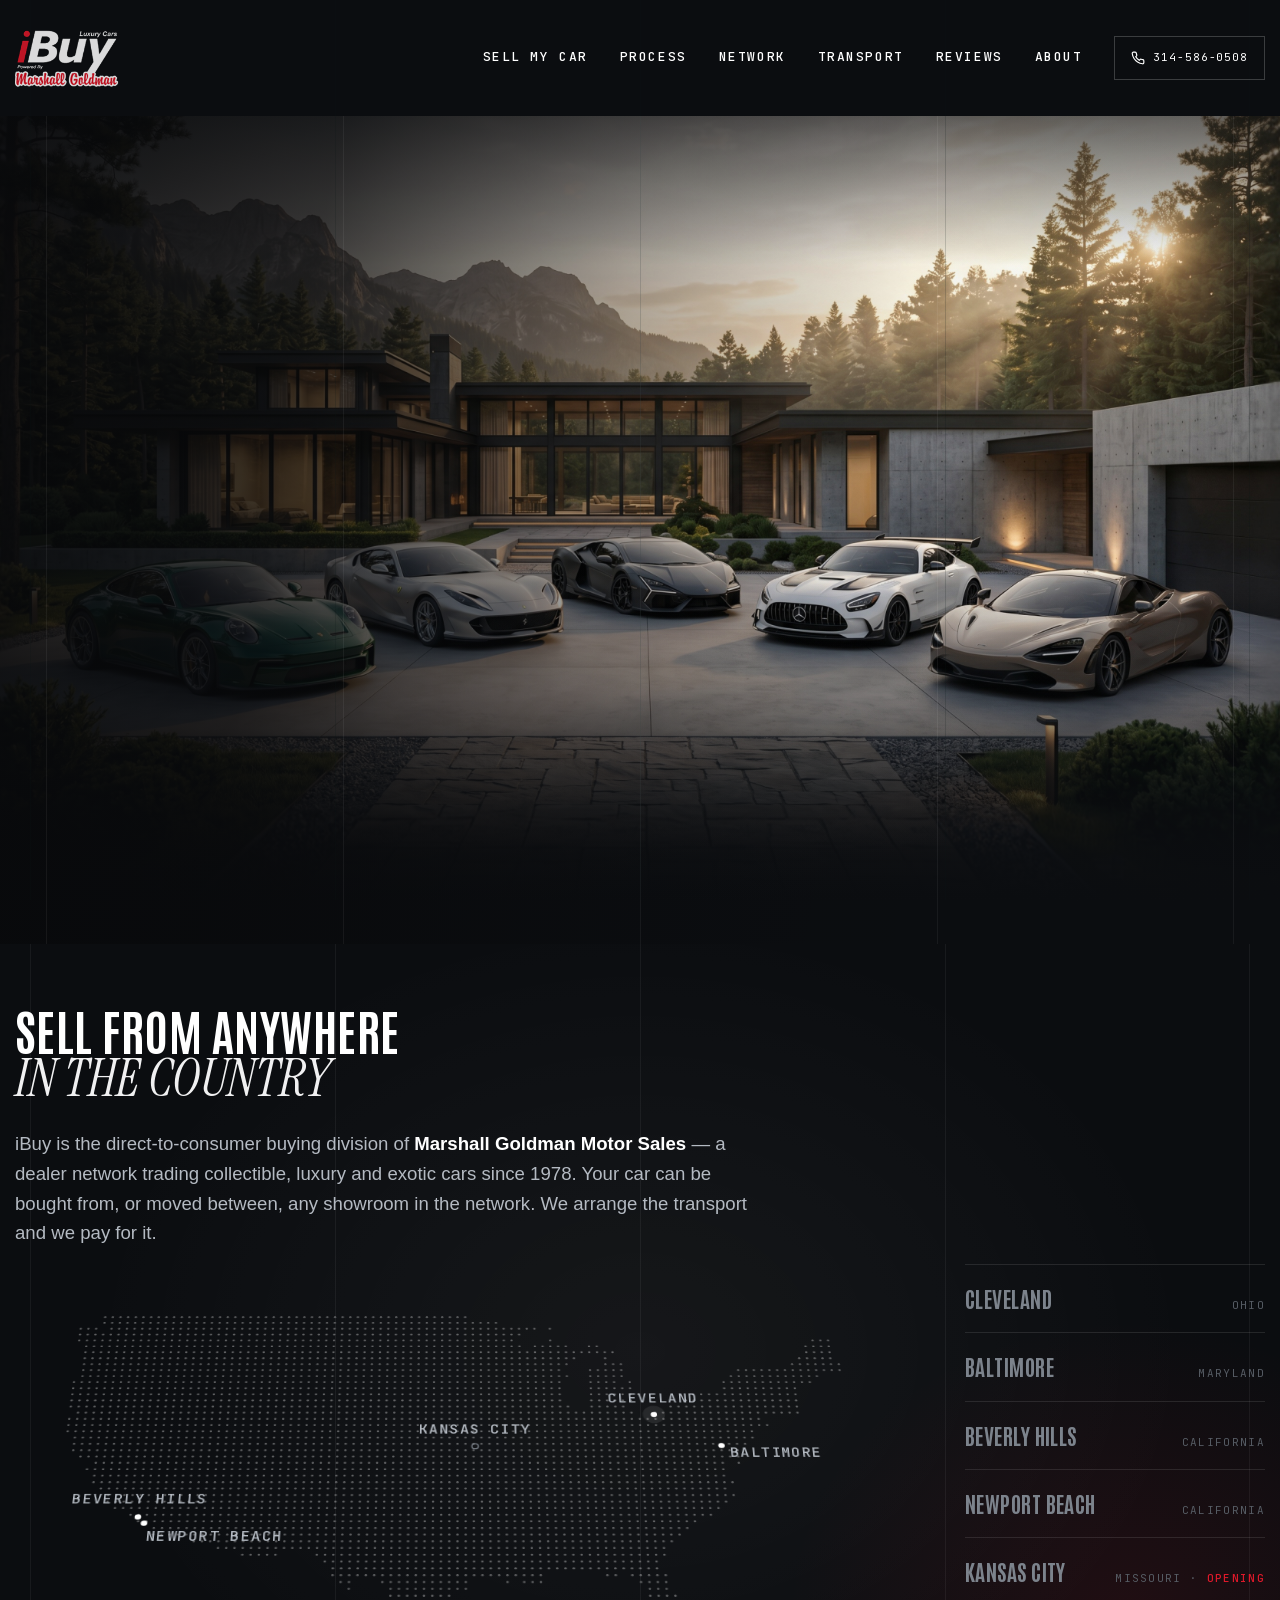
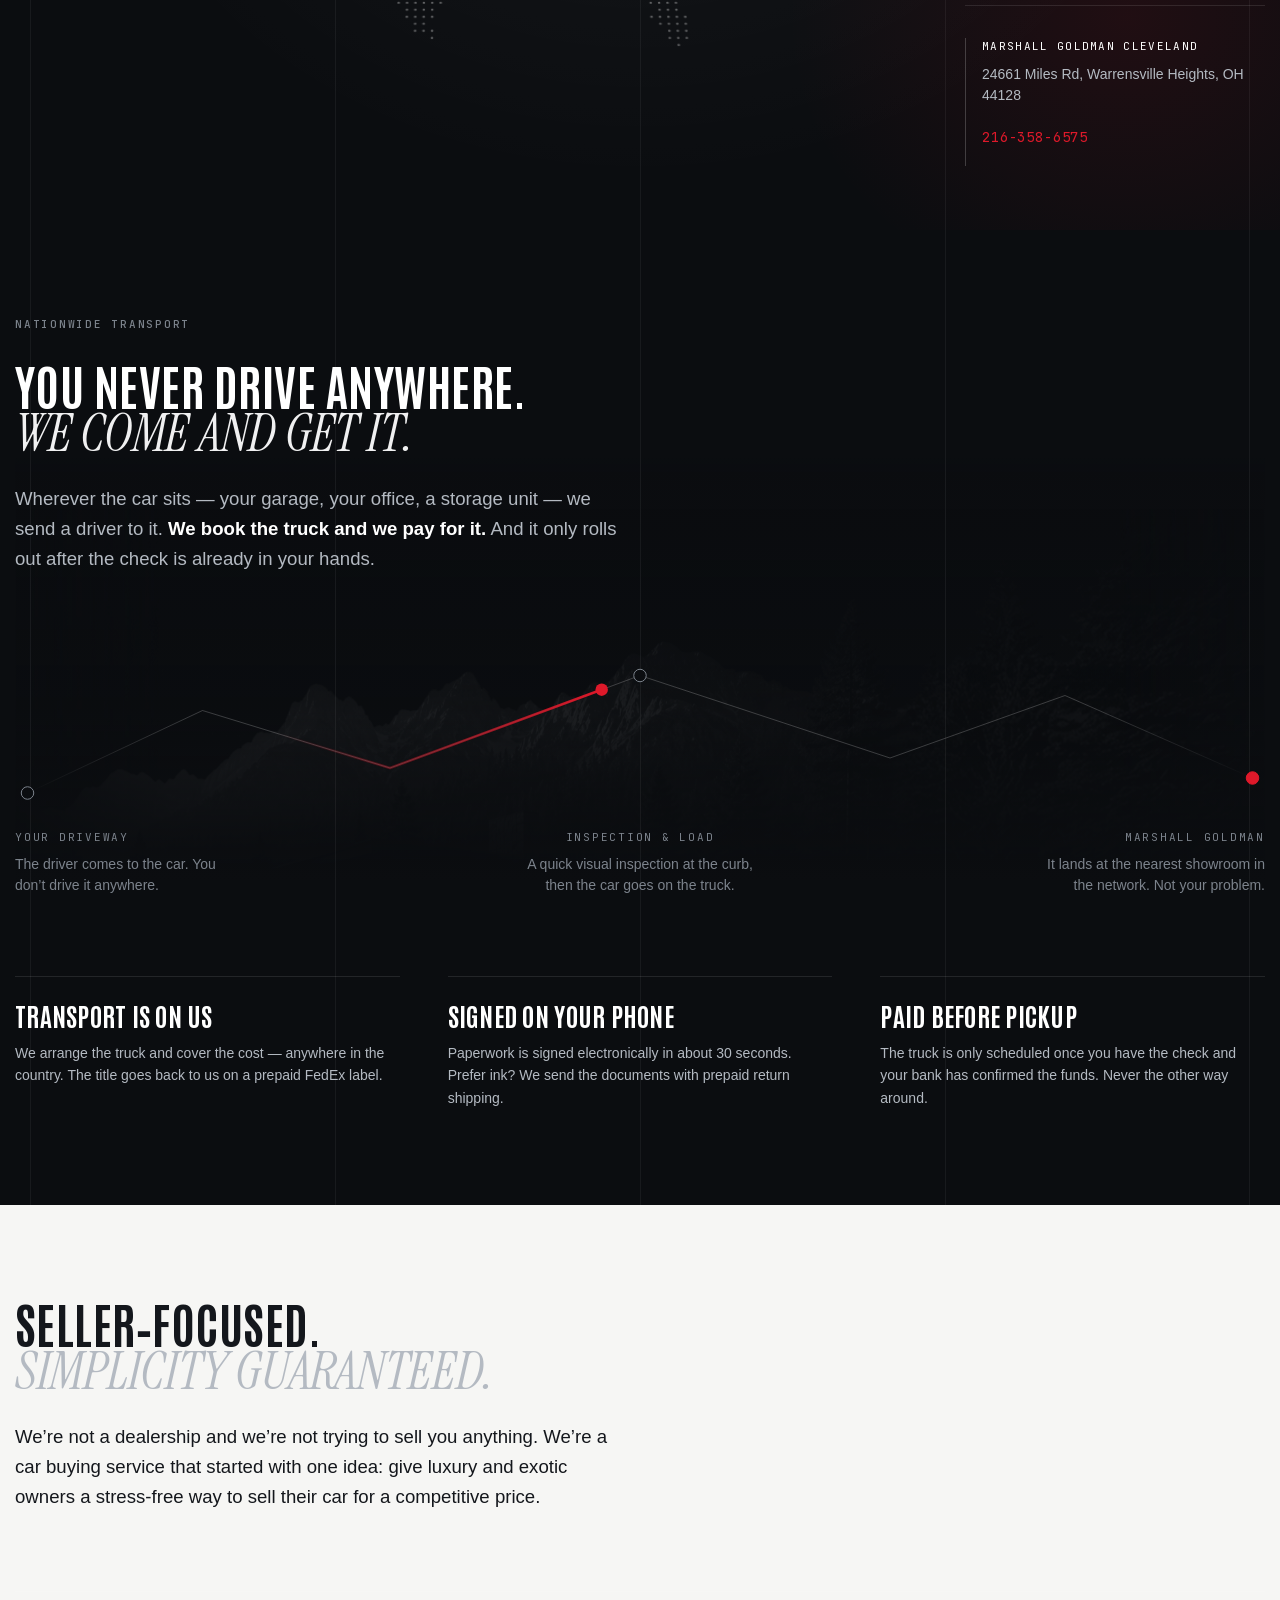
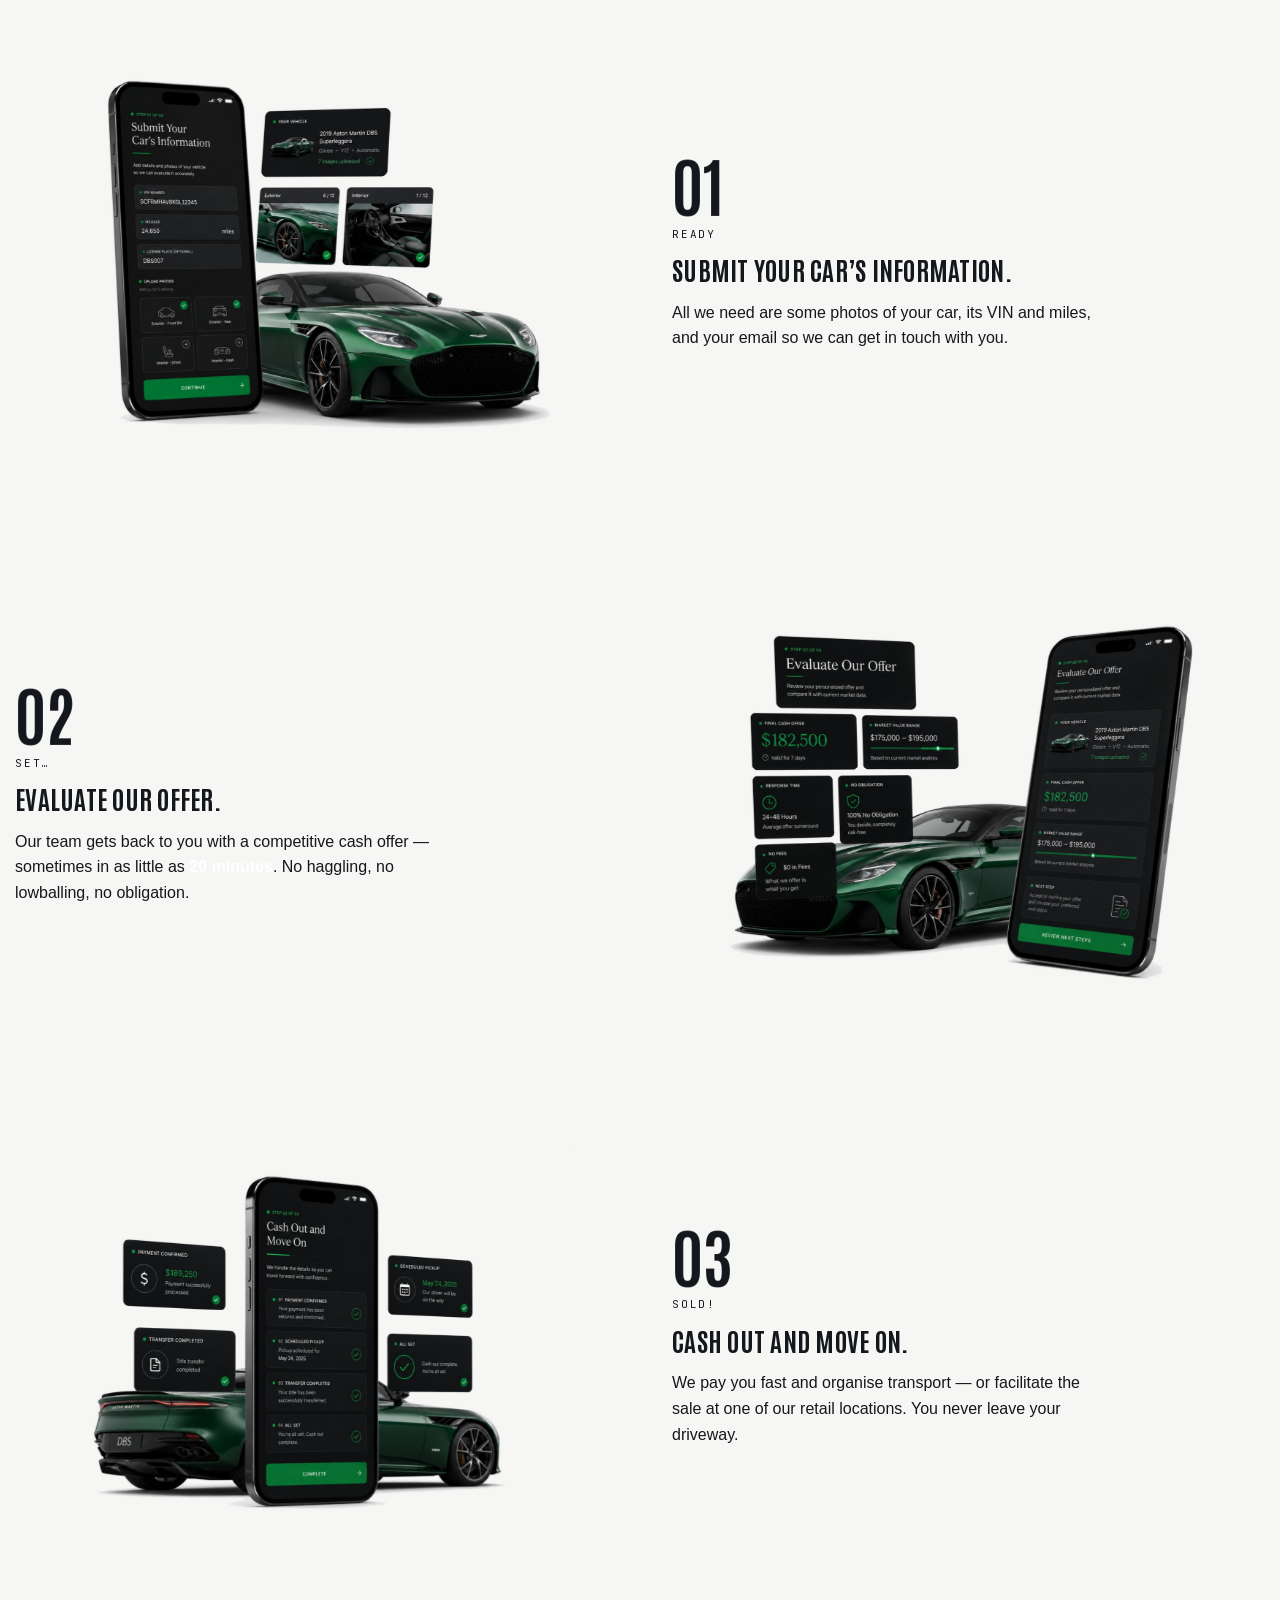
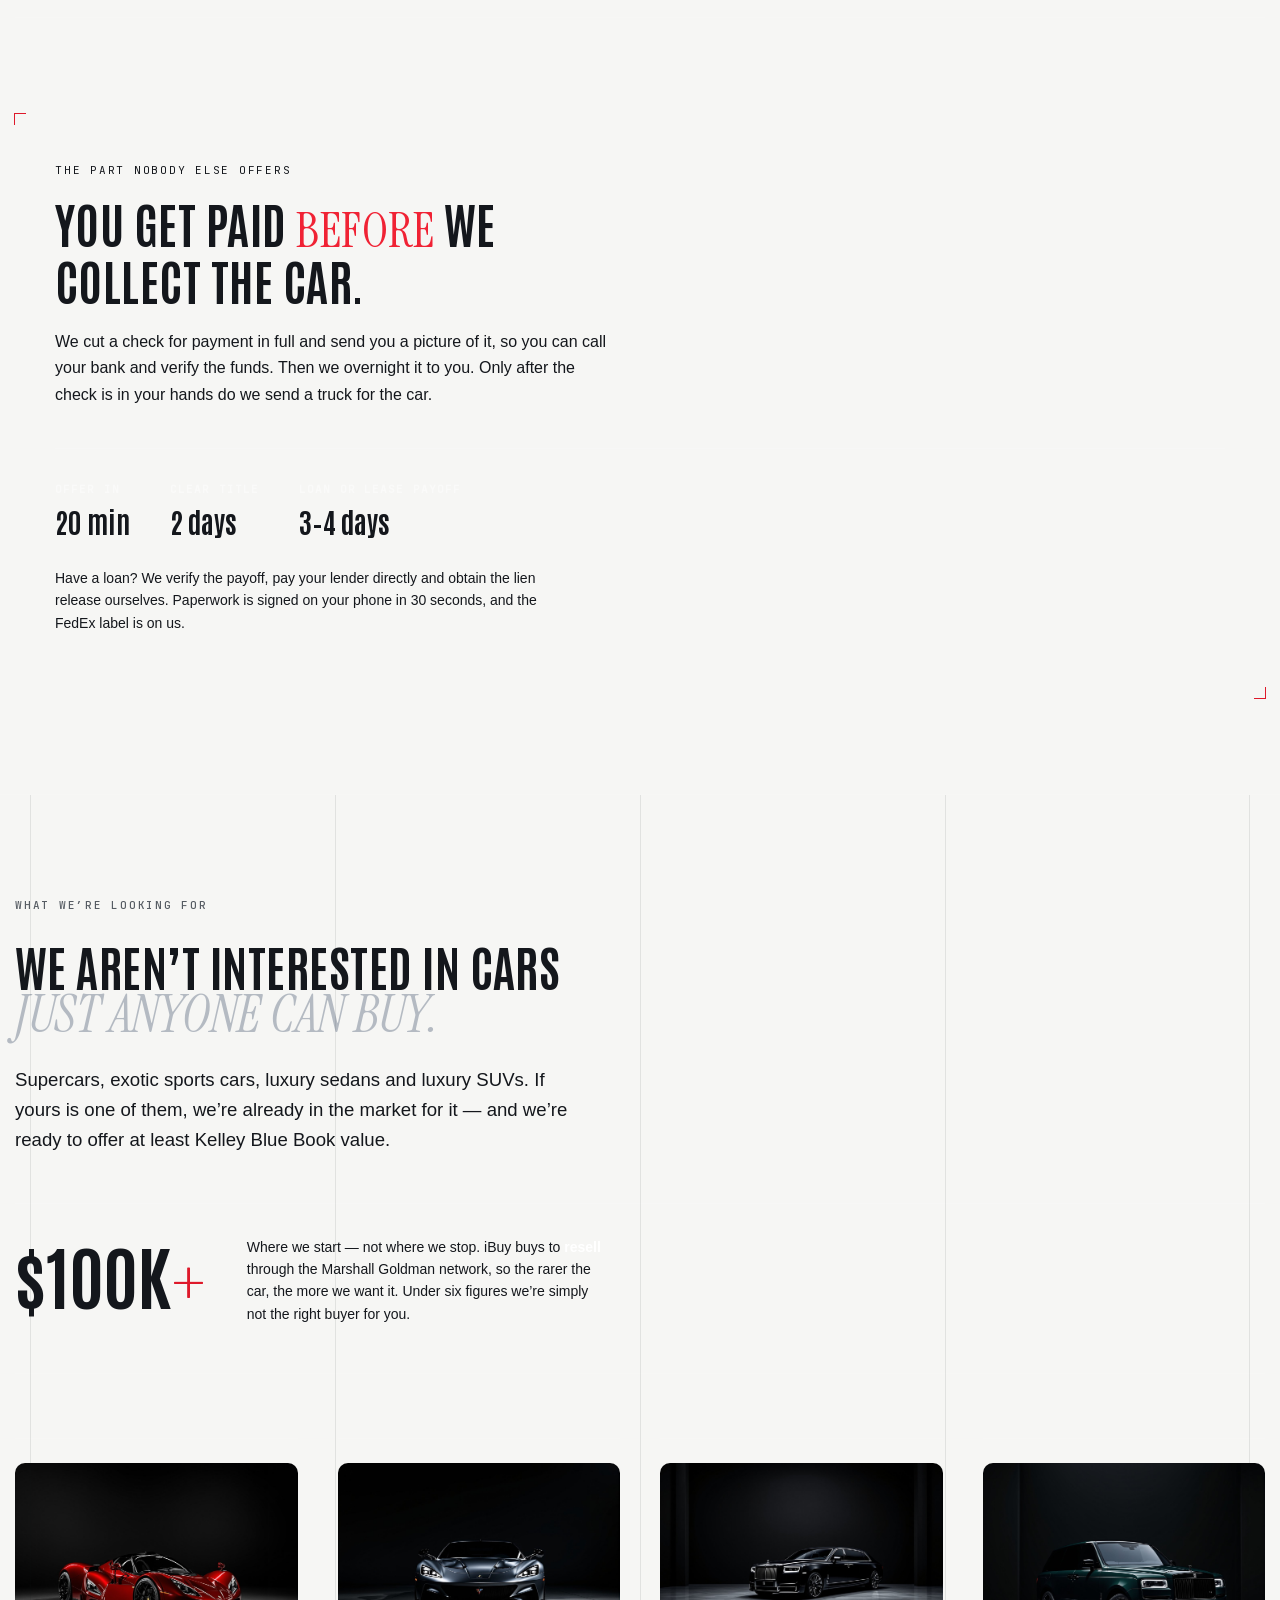
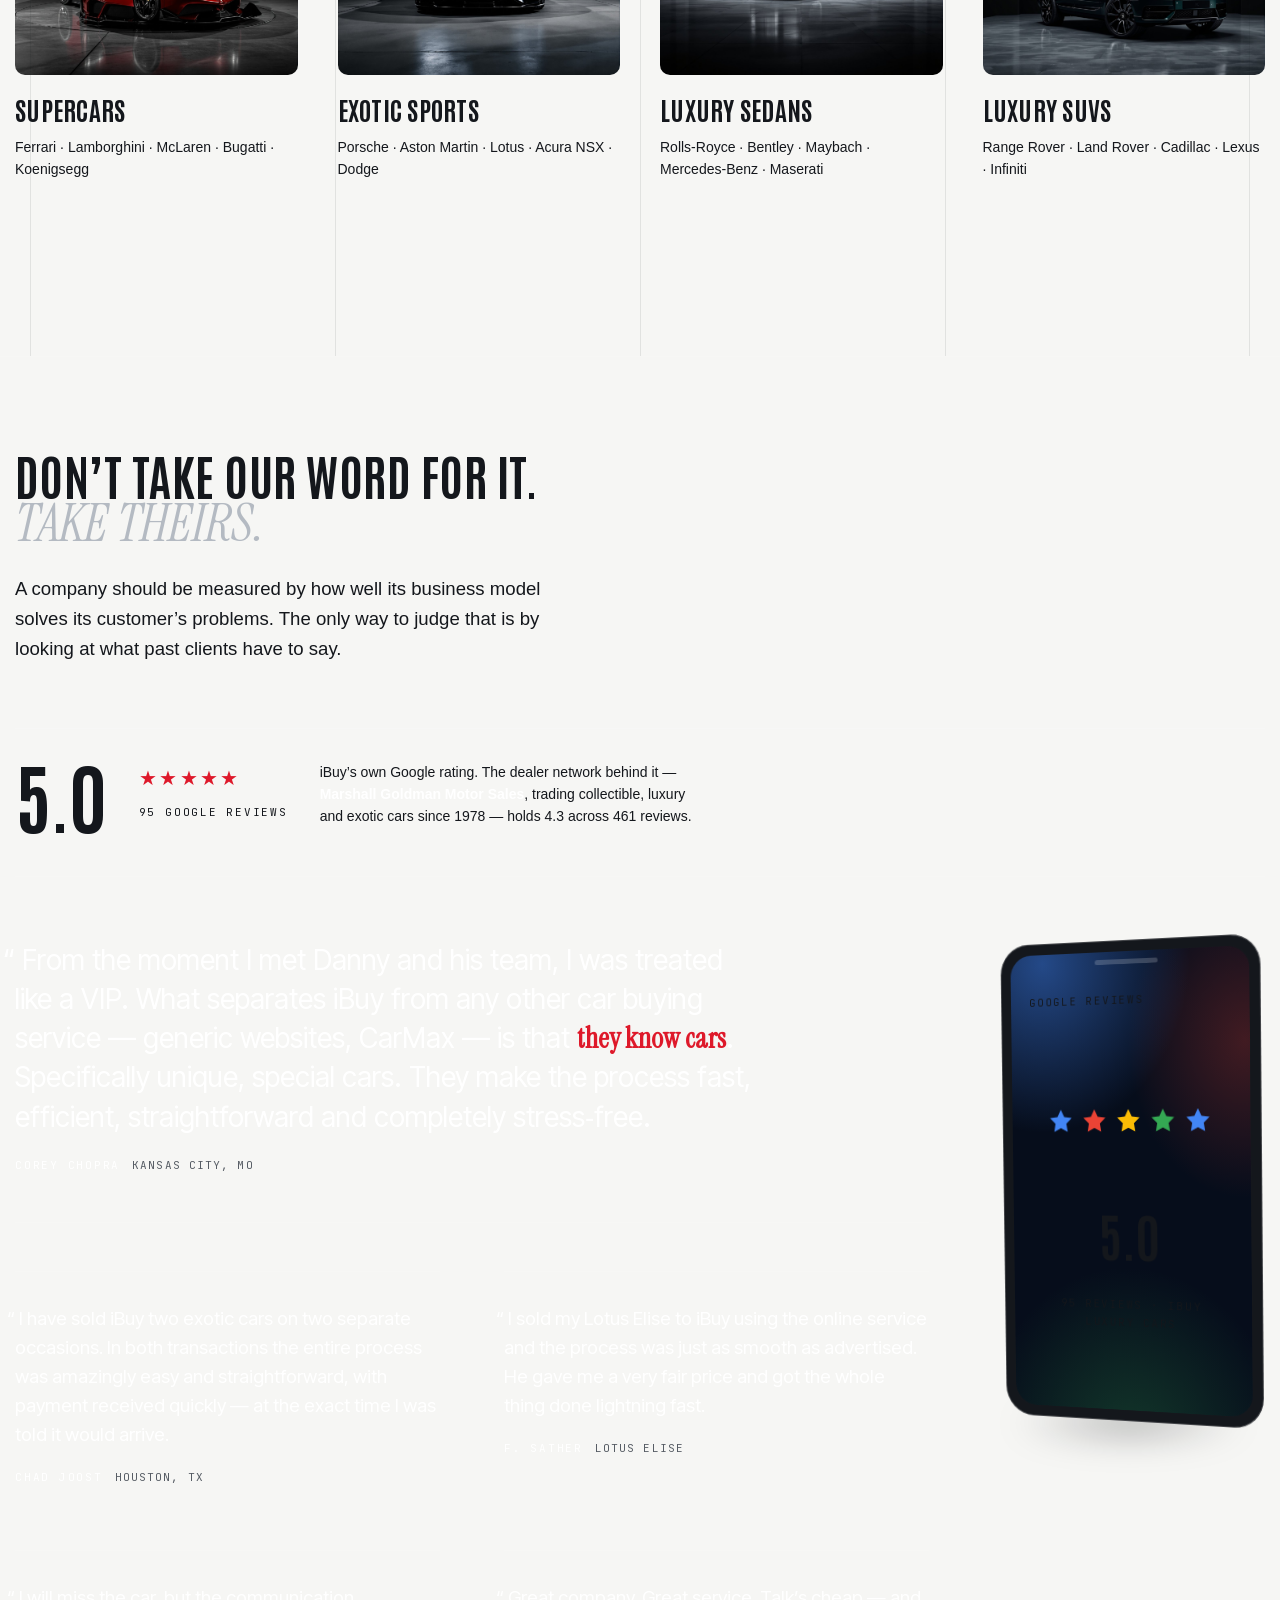
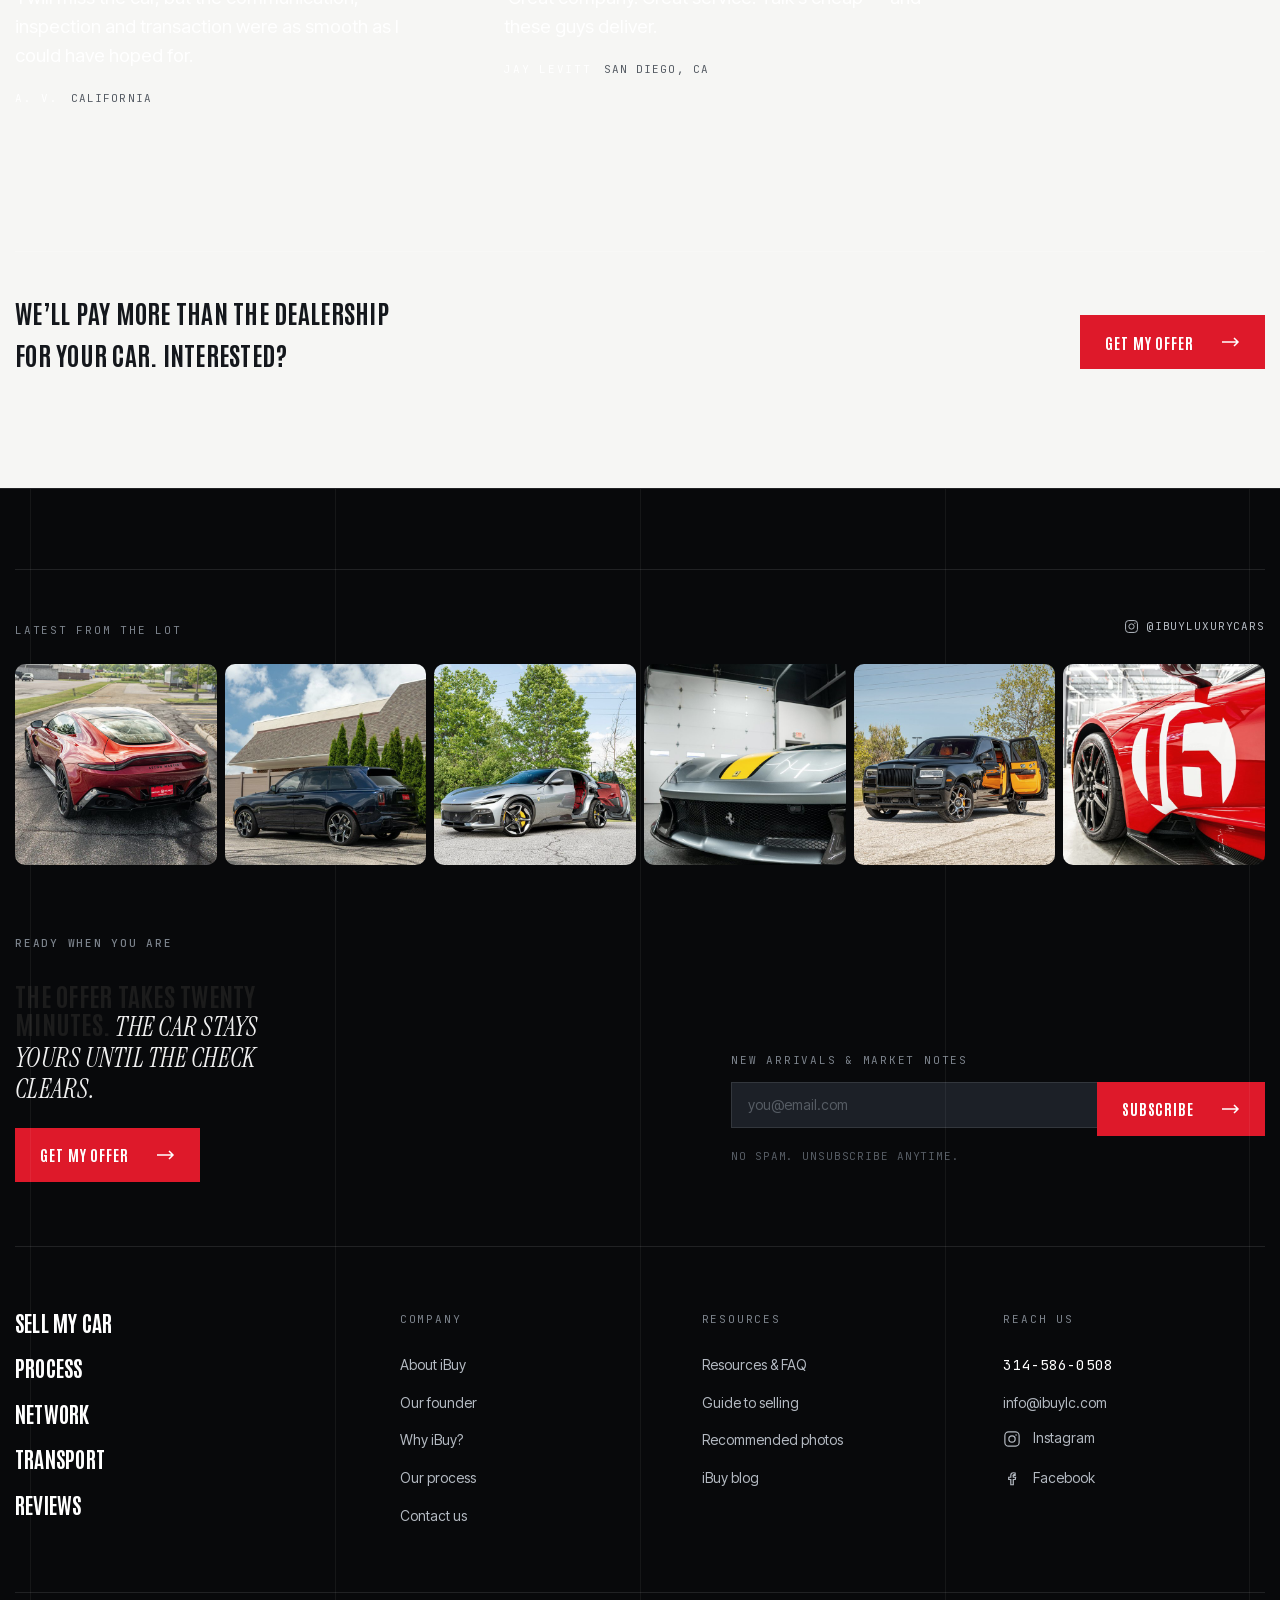
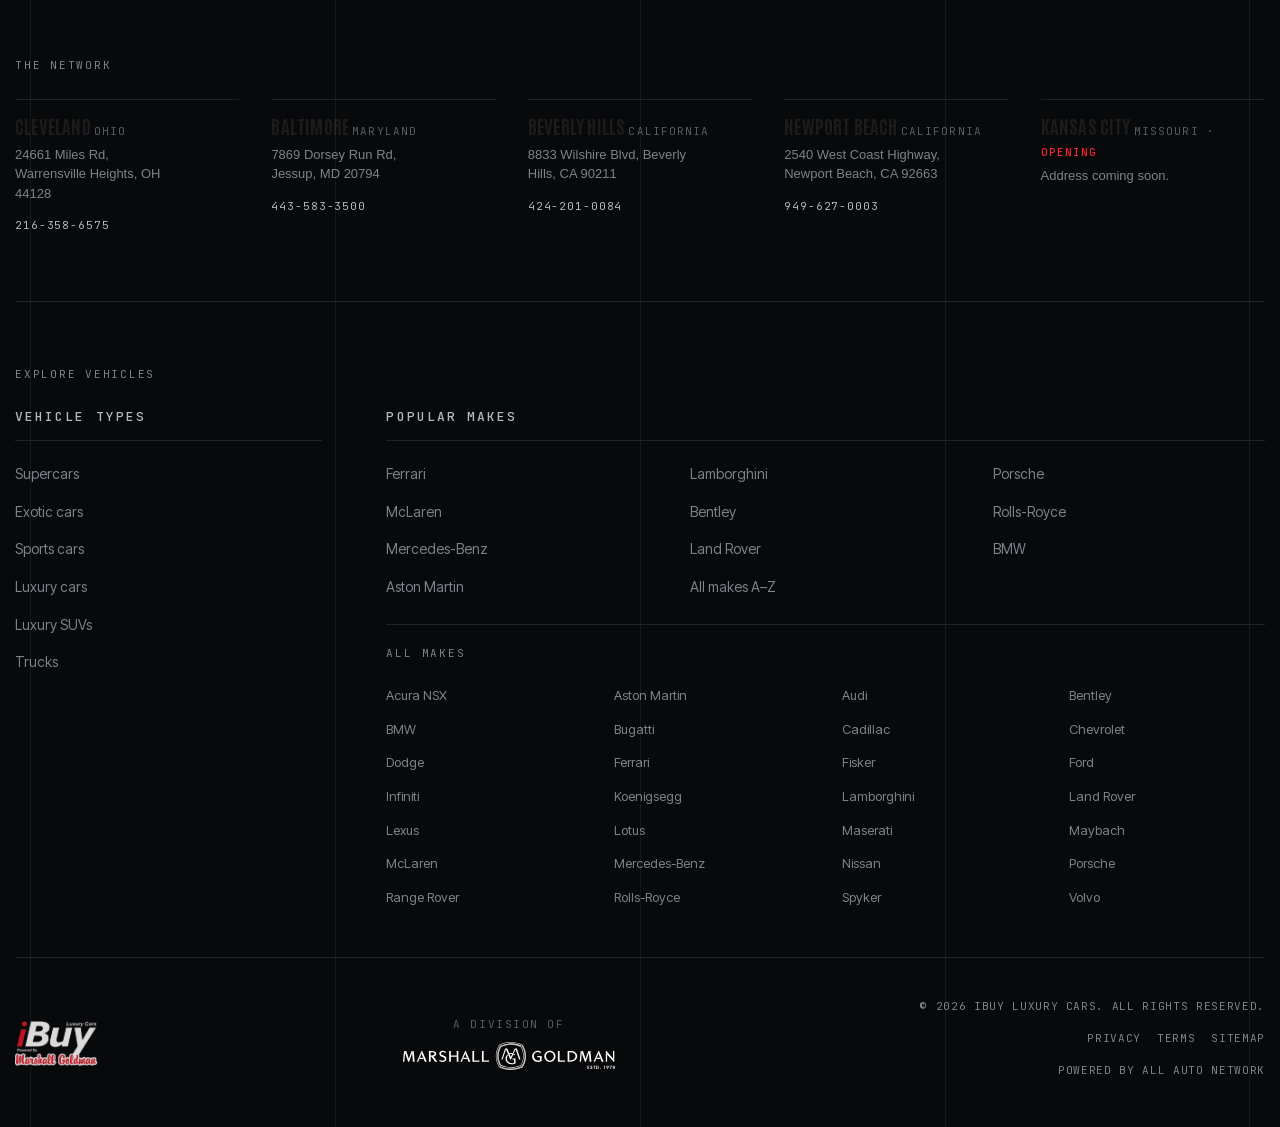
==== index.html @ 2d7b8ccc "AAN build: главная (index.html) — полный порт на AAN-стек + README для JR - index.html: герой+стекля" ====
<!doctype html>
<html lang="en">
<head>
  <meta charset="utf-8">
  <meta name="viewport" content="width=device-width, initial-scale=1">
  <title>Sell Your Luxury or Exotic Car | iBuy Luxury Cars</title>
  <meta name="description" content="Get a real cash offer on your luxury or exotic car within 24 hours. iBuy Luxury Cars — a division of Marshall Goldman.">

  <!-- AAN stack: Bootstrap 4.0.0 + Owl 2.3.4 (kit-branded base) -->
  <link rel="stylesheet" href="vendor/theme.css">
  <link rel="stylesheet" href="vendor/owl.carousel.min.css">
  <link rel="stylesheet" href="vendor/owl.theme.default.min.css">
  <!-- iBuy Phase-2 kit install (self-hosted fonts declared inside) -->
  <link rel="stylesheet" href="css/custom.css">
</head>
<body>
  <a class="skip-link" href="#main">Skip to content</a>

  <!-- ======================================================================
       HEADER
       ====================================================================== -->
  <header class="header" id="header">
    <div class="container header__inner">

      <a class="header__logo" href="/" aria-label="iBuy Luxury Cars — home">
        <img src="assets/img/logo.png" alt="iBuy Luxury Cars, powered by Marshall Goldman" width="183" height="102">
      </a>

      <nav class="header__nav" aria-label="Main">
        <a class="header__link" href="#quote-form">Sell my car</a>
        <a class="header__link" href="#process">Process</a>
        <a class="header__link" href="#network">Network</a>
        <a class="header__link" href="#transport">Transport</a>
        <a class="header__link" href="#reviews">Reviews</a>
        <a class="header__link" href="about.html">About</a>
      </nav>

      <a class="header__phone" href="tel:+13145860508">
        <svg viewBox="0 0 24 24" fill="none" stroke="currentColor" stroke-width="2" stroke-linecap="round" stroke-linejoin="round" aria-hidden="true">
          <path d="M22 16.92v3a2 2 0 0 1-2.18 2 19.79 19.79 0 0 1-8.63-3.07 19.5 19.5 0 0 1-6-6 19.79 19.79 0 0 1-3.07-8.67A2 2 0 0 1 4.11 2h3a2 2 0 0 1 2 1.72c.13.96.36 1.9.7 2.81a2 2 0 0 1-.45 2.11L8.09 9.91a16 16 0 0 0 6 6l1.27-1.27a2 2 0 0 1 2.11-.45c.9.34 1.85.57 2.81.7A2 2 0 0 1 22 16.92z"/>
        </svg>
        <span>314-586-0508</span>
      </a>

      <button class="header__burger" type="button" aria-label="Open menu" aria-expanded="false">
        <svg width="18" height="12" viewBox="0 0 18 12" fill="none" stroke="currentColor" stroke-width="1.5" aria-hidden="true">
          <path d="M0 1h18M0 6h18M0 11h18"/>
        </svg>
      </button>

    </div>
  </header>

  <main id="main">

    <!-- ====================================================================
         SECTION 01 — HERO
         Слева обещание, справа форма. Внизу пресса + подсказка скролла.
         ==================================================================== -->
    <section class="hero" aria-labelledby="hero-title">

      <!-- Клиент просил кинематографичный видео-герой; съёмка будет, когда
           достроят объект. Разметка уже видео-готовая: пока источника нет,
           браузер показывает poster — тот же кадр. Придёт footage — добавляем
           <source>, и больше ничего не трогаем. -->
      <div class="hero__media">
        <video poster="assets/img/hero-lineup.jpg"
               autoplay muted loop playsinline preload="none"
               aria-label="A lineup of luxury and exotic cars parked at a modern estate at sunset.">
          <!-- <source src="assets/video/hero.webm" type="video/webm"> -->
          <!-- <source src="assets/video/hero.mp4"  type="video/mp4"> -->
        </video>
      </div>

      <div class="hero__scrim" aria-hidden="true"></div>

      <!-- Колоночная сетка — видимая конструкция кадра -->
      <div class="hero__grid" aria-hidden="true">
        <span></span><span></span><span></span><span></span>
      </div>

      <!-- ЗЕМЛЯ.
           Телеметрия лежит на бетоне перед машинами, в перспективе — как цифры
           на поле в elemets.jpg и подписи по рельефу в MAP.jpg. Не наклейка
           поверх кадра: буквы живут в его пространстве.
           Вырез машин для этого не нужен — земля и так перед ними. -->
      <!-- Пустая в покое. Оживает только под цифру: наведение на машину или
           оценка. Дежурный текст тут был дублем секции 02 (она делает то же,
           но по-настоящему — картой) и просто лежал поперёк машин. -->
      <div class="hero__ground" aria-hidden="true">
        <div class="ground__plane">
          <p class="ground__line" data-slot="ground-label"></p>
          <p class="ground__figure" data-slot="ground-figure"></p>
          <p class="ground__line ground__line--sub" data-slot="ground-sub"></p>
        </div>
      </div>

      <div class="container hero__inner">

        <!-- Левая колонка -->
        <div class="hero__copy">

          <h1 class="hero__title" id="hero-title" data-rise="side">
            The Nation&rsquo;s Largest
            <em>Luxury &amp; Exotic</em>
            Car Buyer
          </h1>

          <!-- Текст с оригинала (ibuylc.com), сжатый. Свой лид я выбросил:
               у клиента формулировки точнее и это его голос, а не мой. -->
          <p class="hero__lead" data-rise>
            Buying exotic cars is what we live for. We&rsquo;re always in the market
            and ready to offer <strong>at least Kelley Blue Book value</strong>.
            No lowballing here.
          </p>

          <!-- TRUST BAR живёт в левой колонке и прижат к её низу (margin-top:
               auto). Колонка тянется до высоты формы, поэтому нижняя линия
               логотипов совпадает с нижним краем формы сама — без подгонки
               отступами, которая ломалась бы при смене высоты формы.

               Векторы Alex'а, прогнанные через svgo: было ~1 МБ, стало 20 КБ
               (Fox весил 712 КБ; Roku — 268 КБ, внутри семь base64-растров и
               ни одного viewBox). У Post-Dispatch снята красная подложка: иначе
               при перекраске в белый он превращался в сплошной прямоугольник.

               Цвет задаётся из CSS (filter), а не в файлах: логотипы обязаны
               быть монохромными, иначе фиолетовый Roku, красный CarBuzz и
               зелёный Trustpilot устроят радугу и подерутся с нашим
               единственным акцентом. -->
          <div class="trust" data-rise>
            <p class="trust__label">As seen in</p>
            <ul class="trust__list">
              <li><img class="trust__logo trust__logo--fox"  src="assets/img/logos/fox-business.svg"  alt="Fox Business"></li>
              <li><img class="trust__logo trust__logo--stl"  src="assets/img/logos/post-dispatch.svg" alt="St. Louis Post-Dispatch"></li>
              <li><img class="trust__logo trust__logo--roku" src="assets/img/logos/roku.svg"          alt="Roku"></li>
              <li><img class="trust__logo trust__logo--buzz" src="assets/img/logos/carbuzz.svg"       alt="CarBuzz"></li>

              <!-- TRUSTPILOT ОТКЛЮЧЁН. Проверено 13.07.2026 на самом Trustpilot:
                   у ibuylc.com профиль заявлен с июня 2021, но отзывов — НОЛЬ.
                   Страница так и называется: «Be the first to review ibuylc.com».
                   Логотип здесь обещал бы соцдоказательство, которого нет, а тот,
                   кто кликнет, упрётся в пустой профиль. Хуже, чем не иметь его.

                   Клиент в брифе просит GOOGLE Reviews — вот там отзывы реальные.
                   Появятся отзывы на Trustpilot — раскомментировать.

              <li><img class="trust__logo trust__logo--trust" src="assets/img/logos/trustpilot.svg" alt="Trustpilot"></li>
              -->
            </ul>
          </div>

        </div>

        <!-- Правая колонка: форма. Смысл всей секции.
             На текущем сайте она есть только на главной — на 30 SEO-лендингах
             формы нет вообще. -->
        <div class="quote" data-rise>

          <div class="quote__head">
            <p class="quote__eyebrow">Private valuation</p>
            <h2 class="quote__title">Get your offer</h2>
          </div>

          <form class="quote__form" id="quote-form" novalidate>

            <div class="quote__grid">

              <div class="field">
                <label class="field__label" for="q-year">Year</label>
                <input class="field__input" id="q-year" name="year" type="text"
                       inputmode="numeric" autocomplete="off" placeholder="Year" required>
                <span class="field__error" data-error-for="q-year" aria-live="polite"></span>
              </div>

              <div class="field">
                <label class="field__label" for="q-make">Make</label>
                <input class="field__input" id="q-make" name="make" type="text"
                       autocomplete="off" placeholder="Make" required>
                <span class="field__error" data-error-for="q-make" aria-live="polite"></span>
              </div>

              <div class="field">
                <label class="field__label" for="q-model">Model</label>
                <input class="field__input" id="q-model" name="model" type="text"
                       autocomplete="off" placeholder="Model" required>
                <span class="field__error" data-error-for="q-model" aria-live="polite"></span>
              </div>

              <div class="field">
                <label class="field__label" for="q-mileage">Mileage</label>
                <input class="field__input" id="q-mileage" name="mileage" type="text"
                       inputmode="numeric" autocomplete="off" placeholder="Mileage" required>
                <span class="field__error" data-error-for="q-mileage" aria-live="polite"></span>
              </div>

              <div class="field field--full">
                <label class="field__label" for="q-vin">
                  VIN <span class="field__optional">— optional</span>
                </label>
                <input class="field__input" id="q-vin" name="vin" type="text"
                       autocomplete="off" placeholder="VIN — optional">
                <span class="field__error" data-error-for="q-vin" aria-live="polite"></span>
              </div>

            </div>

            <button class="btn-1 btn-block" type="submit">
              Get my offer
              <svg width="18" height="10" viewBox="0 0 18 10" fill="none" stroke="currentColor" stroke-width="1.5" aria-hidden="true">
                <path d="M0 5h16M12 1l4 4-4 4"/>
              </svg>
            </button>

          </form>

        </div>

      </div>

      <!-- ====================================================================
           ВРЕМЕННО ОТКЛЮЧЕНО: приборный блок + лента выкупленных машин.
           На их месте сейчас trust bar (ниже).

           Живая оценка на бетоне при этом ПРОДОЛЖАЕТ работать: в main.js узлы
           readout и lineup стали необязательными. Раскомментируешь — оживёт
           обратно, править JS не нужно.

           ВНИМАНИЕ: внутри блока не должно быть вложенных комментариев и даже
           упоминания закрывающей последовательности. HTML-комментарии не
           вкладываются: первая же такая последовательность закроет внешний
           комментарий, часть разметки оживёт, а её остаток вылезет на страницу
           текстом. Ровно на это здесь уже наступили дважды.

      <div class="instrument">

        <div class="readout" id="readout" aria-live="polite">

          <div class="readout__pane is-active" data-pane="default">
            <ul class="readout__stats">
              <li><b>24 h</b><span>Cash offer</span></li>
              <li><b>KBB+</b><span>Minimum value</span></li>
              <li><b>50</b><span>States covered</span></li>
            </ul>
          </div>

          <div class="readout__pane" data-pane="car">
            <p class="readout__name" data-slot="name"></p>
            <dl class="readout__grid">
              <div><dt>Paid</dt><dd data-slot="paid"></dd></div>
              <div><dt>Acquired</dt><dd data-slot="where"></dd></div>
              <div><dt>Offer in</dt><dd data-slot="time"></dd></div>
            </dl>
          </div>

          <div class="readout__pane" data-pane="estimate">
            <p class="readout__name">
              Estimated offer
              <b class="readout__status" data-slot="status">Computing</b>
            </p>
            <p class="readout__figure" data-slot="range">&mdash;</p>
            <p class="readout__compare" data-slot="compare"></p>
          </div>

        </div>

        <div class="lineup">
          <span class="lineup__label">Recently acquired</span>

          <ul class="lineup__list" id="lineup">
            <li>
              <button class="lineup__item" type="button"
                      data-name="Ferrari 812 Superfast &mdash; 2021 &middot; 4,200 mi"
                      data-paid="$289,000" data-where="Beverly Hills" data-time="19 hours">
                812 Superfast
              </button>
            </li>
            <li>
              <button class="lineup__item" type="button"
                      data-name="Lamborghini Revuelto &mdash; 2024 &middot; 1,100 mi"
                      data-paid="$561,000" data-where="Newport Beach" data-time="11 hours">
                Revuelto
              </button>
            </li>
            <li>
              <button class="lineup__item" type="button"
                      data-name="Mercedes-AMG GT Black Series &mdash; 2022 &middot; 6,800 mi"
                      data-paid="$342,000" data-where="Cleveland" data-time="22 hours">
                AMG GT Black
              </button>
            </li>
            <li>
              <button class="lineup__item" type="button"
                      data-name="Porsche 911 GT3 Touring &mdash; 2023 &middot; 3,400 mi"
                      data-paid="$237,000" data-where="Kansas City" data-time="14 hours">
                911 GT3
              </button>
            </li>
            <li>
              <button class="lineup__item" type="button"
                      data-name="McLaren 720S Spider &mdash; 2021 &middot; 8,900 mi"
                      data-paid="$258,000" data-where="Maryland" data-time="16 hours">
                720S Spider
              </button>
            </li>
          </ul>
        </div>

      </div>

           ==================================================================== -->

    </section>


    <!-- ====================================================================
         SECTION 02 — NETWORK
         Требования клиента №3 и №4: сеть Marshall Goldman и перегон машин
         между локациями + доставка по стране.

         Адреса и телефоны — НАСТОЯЩИЕ, сняты с marshallgoldman.com.
         Kansas City клиент назвал в брифе, но на сайте Marshall Goldman его
         нет — вероятно, это и есть тот «новый объект, который достраивается».
         Адрес ему не выдуман: помечен как открывающийся.
         ==================================================================== -->
    <!-- ТЁМНАЯ. Карта работает кадром — светящиеся точки, дуги перегона, пинг
         источника — и на светлом теряет всю драму. Светлое начинается со
         следующей секции (см. .aan-section--light в tokens.css). -->
    <section class="network" id="network" aria-labelledby="network-title">

      <!-- Колоночная сетка. Та же, что в герое: конструкция листа идёт насквозь. -->
      <div class="gridlines" aria-hidden="true">
        <span></span><span></span><span></span><span></span>
      </div>
      <div class="container">

        <header class="network__head">
          <h2 class="network__title" id="network-title" data-rise="side">
            Sell from anywhere
            <em>in the country</em>
          </h2>

          <p class="network__lead" data-rise>
            iBuy is the direct&#8209;to&#8209;consumer buying division of
            <strong>Marshall Goldman Motor Sales</strong> &mdash; a dealer network
            trading collectible, luxury and exotic cars since 1978. Your car can be
            bought from, or moved between, any showroom in the network. We arrange
            the transport and we pay for it.
          </p>
        </header>

        <div class="network__body">

          <!-- Карта. Наклонена в перспективе: плоская читается как схема,
               наклонённая — как местность. Приём тот же, что у «земли» в герое.

               ДВА СЛОЯ, и это принципиально:
               · .map__stage — наклонён. В нём точки страны (canvas) и маркеры
                 с подписями (SVG). Подписи ложатся НА местность, кольца пинга
                 становятся эллипсами — так и должно быть на плоскости в перспективе.
               · .map__air — НЕ наклонён, лежит поверх. В нём дуги перегона.
                 Если бы они жили в наклонённой плоскости, то легли бы на землю
                 крашеными полосами. В отдельном слое они выгибаются НАД страной —
                 и только тогда читаются как маршруты.

               Концы дуг берутся из реальных экранных координат маркеров после
               3D-трансформа (см. network.js), а не считаются заново. -->
          <figure class="map">

            <div class="map__stage">
              <canvas class="map__dots" aria-hidden="true"></canvas>

              <svg class="map__svg" viewBox="0 0 1000 528" role="img"
                   aria-label="Map of the United States showing Marshall Goldman showrooms in Cleveland, Baltimore, Beverly Hills, Newport Beach, and a new Kansas City location.">
                <g class="map__markers">
                <g class="marker" data-city="cleveland" transform="translate(748.1 172.9)">
                  <circle class="marker__ping" r="4"></circle>
                  <circle class="marker__ping" r="4"></circle>
                  <circle class="marker__ping" r="4"></circle>
                  <circle class="marker__halo" r="14"></circle>
                  <circle class="marker__dot" r="4"></circle>
                  <text class="marker__label" x="0" y="-20">Cleveland</text>
                </g>
                <g class="marker" data-city="baltimore" transform="translate(830.2 222.7)">
                  <circle class="marker__ping" r="4"></circle>
                  <circle class="marker__ping" r="4"></circle>
                  <circle class="marker__ping" r="4"></circle>
                  <circle class="marker__halo" r="14"></circle>
                  <circle class="marker__dot" r="4"></circle>
                  <text class="marker__label" x="10" y="18">Baltimore</text>
                </g>
                <g class="marker" data-city="beverlyHills" transform="translate(109.2 333.3)">
                  <circle class="marker__ping" r="4"></circle>
                  <circle class="marker__ping" r="4"></circle>
                  <circle class="marker__ping" r="4"></circle>
                  <circle class="marker__halo" r="14"></circle>
                  <circle class="marker__dot" r="4"></circle>
                  <text class="marker__label" x="0" y="-20">Beverly Hills</text>
                </g>
                <g class="marker" data-city="newportBeach" transform="translate(117.4 343)">
                  <circle class="marker__ping" r="4"></circle>
                  <circle class="marker__ping" r="4"></circle>
                  <circle class="marker__ping" r="4"></circle>
                  <circle class="marker__halo" r="14"></circle>
                  <circle class="marker__dot" r="4"></circle>
                  <text class="marker__label" x="4" y="26">Newport Beach</text>
                </g>
                <g class="marker marker--soon" data-city="kansasCity" transform="translate(521.9 223.8)">
                  <circle class="marker__ping" r="4"></circle>
                  <circle class="marker__ping" r="4"></circle>
                  <circle class="marker__ping" r="4"></circle>
                  <circle class="marker__halo" r="14"></circle>
                  <circle class="marker__dot" r="4"></circle>
                  <text class="marker__label" x="0" y="-20">Kansas City</text>
                </g>
              </g>
              </svg>
            </div>

            <!-- Дуги перегона. Отдельный, НЕ наклонённый слой поверх плоскости —
                 иначе маршрут ляжет на землю. viewBox выставляется из JS
                 по реальному размеру карты в пикселях. -->
            <svg class="map__air" aria-hidden="true">
              <g class="map__arcs"></g>
            </svg>

          </figure>

          <!-- Список локаций -->
          <div class="network__side">
            <ul class="locs">

              <li>
                <button class="loc" type="button" data-city="cleveland"
                        data-name="Marshall Goldman Cleveland"
                        data-address="24661 Miles Rd, Warrensville Heights, OH 44128"
                        data-phone="216-358-6575">
                  <span class="loc__city">Cleveland</span>
                  <span class="loc__state">Ohio</span>
                </button>
              </li>

              <li>
                <button class="loc" type="button" data-city="baltimore"
                        data-name="Marshall Goldman Baltimore"
                        data-address="7869 Dorsey Run Rd, Jessup, MD 20794"
                        data-phone="443-583-3500">
                  <span class="loc__city">Baltimore</span>
                  <span class="loc__state">Maryland</span>
                </button>
              </li>

              <li>
                <button class="loc" type="button" data-city="beverlyHills"
                        data-name="Marshall Goldman Beverly Hills"
                        data-address="8833 Wilshire Blvd, Beverly Hills, CA 90211"
                        data-phone="424-201-0084">
                  <span class="loc__city">Beverly Hills</span>
                  <span class="loc__state">California</span>
                </button>
              </li>

              <li>
                <button class="loc" type="button" data-city="newportBeach"
                        data-name="Marshall Goldman Newport Beach"
                        data-address="2540 West Coast Highway, Newport Beach, CA 92663"
                        data-phone="949-627-0003">
                  <span class="loc__city">Newport Beach</span>
                  <span class="loc__state">California</span>
                </button>
              </li>

              <li>
                <button class="loc loc--soon" type="button" data-city="kansasCity"
                        data-name="Marshall Goldman Kansas City"
                        data-address="Opening soon — address to be confirmed">
                  <span class="loc__city">Kansas City</span>
                  <span class="loc__state">Missouri &middot; <b>Opening</b></span>
                </button>
              </li>

            </ul>

            <!-- Панель раскрывается при наведении на локацию -->
            <div class="locpanel" aria-live="polite">
              <p class="locpanel__name" data-slot="loc-name"></p>
              <p class="locpanel__address" data-slot="loc-address"></p>
              <a class="locpanel__phone" data-slot="loc-phone" href="#"></a>
            </div>

          </div>

        </div>

      </div>
    </section>


    <!-- ====================================================================
         SECTION 03 — TRANSPORT   (тёмная)
         Требование клиента №4: национальный конcierge и перевозка.

         Стоит сразу после карты намеренно: карта обещает «продавайте откуда
         угодно», и первый вопрос человека — «а как машина доедет из моего
         двора в Кливленд?». Здесь ответ, а не общие слова про concierge.

         ВСЕ ФАКТЫ — с ibuylc.com/our-process/, дословно по смыслу:
         «We send a driver to grab the car», грузовик заказывают и оплачивают
         они, водитель осматривает машину на месте, титул уезжает по
         предоплаченной FedEx-наклейке, бумаги подписываются с телефона
         (PandaDoc). Условия доставки — не то место, где можно выдумывать.
         ==================================================================== -->
    <section class="transport" id="transport" aria-labelledby="transport-title">

      <div class="gridlines" aria-hidden="true">
        <span></span><span></span><span></span><span></span>
      </div>

      <div class="container">

        <header class="transport__head">
          <p class="eyebrow">Nationwide transport</p>
          <h2 class="transport__title" id="transport-title" data-rise="side">
            You never drive anywhere.
            <em>We come and get it.</em>
          </h2>
          <p class="transport__lead" data-rise>
            Wherever the car sits &mdash; your garage, your office, a storage unit &mdash;
            we send a driver to it. <strong>We book the truck and we pay for it.</strong>
            And it only rolls out after the check is already in your hands.
          </p>
        </header>

        <!-- МАРШРУТ — ДУГА, а не прямая. Прямая читалась как полоса загрузки;
             дуга рифмуется с перегонами на карте выше (они там тоже выгнуты) и
             сразу говорит «это перелёт через страну», а не «шаг 1-2-3».

             Всё внутри SVG: и кривая, и точки, и каретка. Иначе не сходится —
             точка на прямой держится процентами, а на кривой её положение надо
             брать с самого пути. Каретку ведёт animateMotion по <mpath>: она
             идёт ровно по нарисованной линии при любой ширине экрана.

             Хвост — три «призрака», отстающих на 0.12/0.24/0.36с. На перегоне
             они растягиваются за кареткой в след, а на остановке догоняют её и
             сливаются — хвост пропадает сам, без отдельной анимации. -->
        <div class="rail" data-rise>

          <!-- Пейзаж ПОД маршрутом: каретка едет по горам, а не по пустоте.
               Кадр тот же, что в герое, только ночью — страница возвращается
               туда, откуда началась.

               Края растворены маской, поверх лежит скрим: подписи остановок
               идут прямо по кадру, и без него они бы тонули в кустах. -->
          <div class="rail__bg" aria-hidden="true">
            <img src="assets/img/transportation.png"
                 alt="" width="1920" height="805" loading="lazy">
          </div>

          <svg class="rail__svg" viewBox="0 0 1000 140" fill="none" aria-hidden="true">
            <defs>
              <!-- Линия растворяется к краям: маршрут приходит извне кадра и
                   уходит дальше — ровно то, что значит «по всей стране». -->
              <linearGradient id="rail-fade" x1="0" y1="0" x2="1" y2="0">
                <stop offset="0"    stop-color="currentColor" stop-opacity="0"/>
                <stop offset="0.14" stop-color="currentColor" stop-opacity="1"/>
                <stop offset="0.86" stop-color="currentColor" stop-opacity="1"/>
                <stop offset="1"    stop-color="currentColor" stop-opacity="0"/>
              </linearGradient>

              <!-- ЗАТУХАНИЕ СЛЕДА. Градиента ВДОЛЬ пути в SVG не существует —
                   линейный идёт по осям, а не по кривой. Поэтому хвост гасим не
                   обводкой, а МАСКОЙ: горизонтальный градиент, который едет
                   вместе с кареткой (x2 — её координата, x1 — на 260 позади).

                   Координаты головы посчитаны по времени, а не взяты линейно:
                   на ломаной длина пути и координата x расходятся (сегменты
                   разного наклона), и «на глаз» градиент отставал бы от каретки
                   на перегибах. -->
              <linearGradient id="trace-fade" gradientUnits="userSpaceOnUse"
                              x1="-250" y1="0" x2="10" y2="0">
                <stop offset="0" stop-color="#fff" stop-opacity="0"/>
                <stop offset="1" stop-color="#fff" stop-opacity="1"/>
                <animate attributeName="x2" dur="8s" repeatCount="indefinite" calcMode="linear"
                         keyTimes="0;0.125;0.1594;0.1938;0.2281;0.2625;0.2969;0.3313;0.3656;0.4;0.525;0.5594;0.5938;0.6281;0.6625;0.6969;0.7313;0.7656;0.8;1"
                         values="10; 10; 69; 129; 190; 253; 315; 376; 438; 499; 499; 561; 624; 686; 748; 809; 870; 930; 990; 990"/>
                <animate attributeName="x1" dur="8s" repeatCount="indefinite" calcMode="linear"
                         keyTimes="0;0.125;0.1594;0.1938;0.2281;0.2625;0.2969;0.3313;0.3656;0.4;0.525;0.5594;0.5938;0.6281;0.6625;0.6969;0.7313;0.7656;0.8;1"
                         values="-250; -250; -191; -131; -70; -7; 55; 116; 178; 239; 239; 301; 364; 426; 488; 549; 610; 670; 730; 730"/>
              </linearGradient>

              <mask id="trace-mask" maskUnits="userSpaceOnUse" x="0" y="0" width="1000" height="140">
                <rect x="0" y="0" width="1000" height="140" fill="url(#trace-fade)"/>
              </mask>
            </defs>

            <!-- ЛОМАНАЯ, а не гладкая дуга: маршрут прыгает по высотам, как
                 профиль перегона. Вершины между остановками — это не украшение,
                 а те самые «где-то там» между вашим двором и шоурумом.

                 Геометрия посчитана, а не подобрана: средняя остановка попадает
                 ровно на половину длины пути (0.5008), поэтому keyPoints каретки
                 остаются 0 / 0.5 / 1 и она встаёт точно в точку. -->
            <path id="rail-path" class="rail__curve"
                  d="M10 124 L150 58 L300 104 L500 30 L700 96 L840 46 L990 112"
                  stroke="url(#rail-fade)"/>

            <!-- Остановки сидят на вершинах ломаной: своя высота у каждой. -->
            <circle class="rail__ping"     cx="10"  cy="124" r="5" style="--i: 0"/>
            <circle class="rail__ping"     cx="500" cy="30"  r="5" style="--i: 1"/>
            <circle class="rail__ping"     cx="990" cy="112" r="5" style="--i: 2"/>

            <circle class="rail__stop" cx="10"  cy="124" r="5"/>
            <circle class="rail__stop" cx="500" cy="30"  r="5"/>
            <circle class="rail__stop rail__stop--end" cx="990" cy="112" r="5"/>

            <!-- СЛЕД. Два механизма, каждый делает своё:

                 1. dasharray/dashoffset — обрезают линию ВПЕРЕДИ каретки:
                    нарисован только пройденный участок. Доли те же, что у
                    каретки (0 → ½ → 1), поэтому голова линии всегда под ней.

                 2. Маска-градиент — гасит линию ПОЗАДИ: хвост длиной 260 плавно
                    уходит в ноль. Именно это даёт мягкий след вместо обрубка. -->
            <path class="rail__trace"
                  d="M10 124 L150 58 L300 104 L500 30 L700 96 L840 46 L990 112"
                  stroke-dasharray="1049"
                  mask="url(#trace-mask)">
              <animate attributeName="stroke-dashoffset" dur="8s" repeatCount="indefinite"
                       calcMode="linear" keyTimes="0;0.125;0.4;0.525;0.8;1"
                       values="1049; 1049; 524; 524; 0; 0"/>
            </path>

            <!-- Каретка. Держится 1с на каждой остановке: keyPoints повторяют
                 одно и то же значение, пока идёт стоянка. -->
            <circle class="rail__car" r="5" cx="0" cy="0">
              <animateMotion dur="8s" repeatCount="indefinite" calcMode="linear"
                             keyPoints="0;0;0.5;0.5;1;1" keyTimes="0;0.125;0.4;0.525;0.8;1">
                <mpath href="#rail-path"/>
              </animateMotion>
            </circle>
          </svg>

          <ol class="rail__stops">
            <li>
              <p class="rail__label">Your driveway</p>
              <p class="rail__note">
                The driver comes to the car. You don&rsquo;t drive it anywhere.
              </p>
            </li>
            <li>
              <p class="rail__label">Inspection &amp; load</p>
              <p class="rail__note">
                A quick visual inspection at the curb, then the car goes on the truck.
              </p>
            </li>
            <li>
              <p class="rail__label">Marshall Goldman</p>
              <p class="rail__note">
                It lands at the nearest showroom in the network. Not your problem.
              </p>
            </li>
          </ol>
        </div>

        <ul class="transport__facts" data-rise>
          <li>
            <h3 class="fact__title">Transport is on us</h3>
            <p class="fact__text">
              We arrange the truck and cover the cost &mdash; anywhere in the country.
              The title goes back to us on a prepaid FedEx label.
            </p>
          </li>
          <li>
            <h3 class="fact__title">Signed on your phone</h3>
            <p class="fact__text">
              Paperwork is signed electronically in about 30 seconds. Prefer ink?
              We send the documents with prepaid return shipping.
            </p>
          </li>
          <li>
            <h3 class="fact__title">Paid before pickup</h3>
            <p class="fact__text">
              The truck is only scheduled once you have the check and your bank has
              confirmed the funds. Never the other way around.
            </p>
          </li>
        </ul>

      </div>
    </section>


    <!-- ====================================================================
         SECTION 04 — HOW IT WORKS   (светлая)
         Требование клиента №4: прозрачный процесс.

         ВЕСЬ ТЕКСТ — с ibuylc.com/our-process/, ничего не выдумано.
         Фотографии — РЕАЛЬНЫЕ машины, выкупленные клиентом (ibuy-main/assets),
         водяной знак вырезан кадрированием. Оригиналы без знака надо запросить.

         Главное здесь — плашка «You get paid before we collect the car».
         Это их собственный порядок действий, закопанный в стену текста на
         странице, куда никто не заходит: чек приходит РАНЬШЕ эвакуатора.
         Ни один конкурент такого не обещает, а они об этом молчат.
         ==================================================================== -->
    <section class="process aan-section--light" id="process" aria-labelledby="process-title">

      <!-- Колоночная сетка. Та же, что в герое: конструкция листа идёт насквозь. -->
      <div class="gridlines" aria-hidden="true">
        <span></span><span></span><span></span><span></span>
      </div>
      <div class="container">

        <header class="process__head">
          <h2 class="process__title" id="process-title" data-rise="side">
            Seller&#8209;focused.
            <em>Simplicity guaranteed.</em>
          </h2>
          <p class="process__lead" data-rise>
            We&rsquo;re not a dealership and we&rsquo;re not trying to sell you anything.
            We&rsquo;re a car buying service that started with one idea: give luxury and
            exotic owners a stress&#8209;free way to sell their car for a competitive price.
          </p>
        </header>

        <ol class="steps">

          <li class="step">
            <!-- Финальная серия рендеров Alex'а (steps/final steps/). Три кадра
                 одного зелёного Aston DBS — единая серия под три шага. Фон
                 приведён к цвету секции: предмет на плашке, не в белой коробке.

                 object-fit: contain, а не cover: кадрирование срезало бы телефон,
                 ради которого рендер и взят. -->
            <figure class="step__media step__media--plate" data-rise="side">
              <img src="assets/img/steps/step-01-submit.jpg"
                   alt="A green Aston Martin DBS beside a phone showing the iBuy form: VIN, mileage and photos uploaded."
                   width="1448" height="1086" loading="lazy">
            </figure>
            <div class="step__body" data-rise>
              <p class="step__num">01</p>
              <p class="step__kicker">Ready</p>
              <h3 class="step__title">Submit your car&rsquo;s information.</h3>
              <p class="step__text">
                All we need are some photos of your car, its VIN and miles, and your
                email so we can get in touch with you.
              </p>
            </div>
          </li>

          <li class="step">
            <!-- ⚠️ ЦИФРЫ НА ЭКРАНЕ ВЫДУМАНЫ РЕНДЕРОМ: $182,500, вилка рынка,
                 «valid for 7 days». Двадцать минут (в тексте) — правда, их
                 заявление; суммы и срок оффера — нет. Перед показом клиенту
                 подтвердить или перерисовать. -->
            <figure class="step__media step__media--plate" data-rise="side-right">
              <img src="assets/img/steps/step-02-offer.jpg"
                   alt="A green Aston Martin DBS beside a phone showing the iBuy offer: final cash offer and market range."
                   width="1448" height="1086" loading="lazy">
            </figure>
            <div class="step__body" data-rise>
              <p class="step__num">02</p>
              <p class="step__kicker">Set&hellip;</p>
              <h3 class="step__title">Evaluate our offer.</h3>
              <p class="step__text">
                Our team gets back to you with a competitive cash offer &mdash;
                sometimes in as little as <strong>20 minutes</strong>. No haggling,
                no lowballing, no obligation.
              </p>
            </div>
          </li>

          <li class="step">
            <figure class="step__media step__media--plate" data-rise="side">
              <img src="assets/img/steps/step-03-collected.jpg"
                   alt="A green Aston Martin DBS beside a phone confirming payment, pickup date and title transfer complete."
                   width="1448" height="1086" loading="lazy">
            </figure>
            <div class="step__body" data-rise>
              <p class="step__num">03</p>
              <p class="step__kicker">Sold!</p>
              <h3 class="step__title">Cash out and move on.</h3>
              <p class="step__text">
                We pay you fast and organise transport &mdash; or facilitate the sale
                at one of our retail locations. You never leave your driveway.
              </p>
            </div>
          </li>

        </ol>

        <!-- Их собственный порядок действий. Сильнейший аргумент на сайте,
             и он закопан в стене текста на /our-process/. -->
        <aside class="pledge">
          <p class="pledge__label">The part nobody else offers</p>
          <p class="pledge__claim">You get paid <em>before</em> we collect the car.</p>
          <p class="pledge__detail">
            We cut a check for payment in full and send you a picture of it, so you can
            call your bank and verify the funds. Then we overnight it to you. Only after
            the check is in your hands do we send a truck for the car.
          </p>

          <!-- Цифры набегают, когда блок входит в кадр. У диапазона считаются
               ОБА числа: если гнать только второе, на экране мелькает «3–0». -->
          <dl class="pledge__facts">
            <div>
              <dt>Offer in</dt>
              <dd><span data-count="20">20</span> min</dd>
            </div>
            <div>
              <dt>Clear title</dt>
              <dd><span data-count="2">2</span> days</dd>
            </div>
            <div>
              <dt>Loan or lease payoff</dt>
              <dd><span data-count="3">3</span>&ndash;<span data-count="4">4</span> days</dd>
            </div>
          </dl>

          <p class="pledge__note">
            Have a loan? We verify the payoff, pay your lender directly and obtain the
            lien release ourselves. Paperwork is signed on your phone in 30 seconds, and
            the FedEx label is on us.
          </p>
        </aside>

      </div>
    </section>


    <!-- ====================================================================
         SECTION 05 — WHAT WE'RE LOOKING FOR   (светлая)

         Дыры не было ни в брифе, ни в макете — она есть на живом сайте, и она
         рабочая: человек нигде не узнаёт, ЧТО именно они покупают и от какой
         суммы. Блок отсеивает мусорные заявки: владелец Camry не должен доходить
         до формы, а владелец 812 Superfast обязан увидеть себя в списке.

         Порог ($100,000), четыре типа кузова и все 28 марок — с ibuylc.com,
         дословно. Заголовок — их собственная фраза «we aren't interested in cars
         just anyone can buy»: она честнее и злее любой, которую написал бы я.

         КАРТОЧКИ ТИПОВ ГОТОВЫ ПОД ФОТО. Придут кадры — <img> встаёт в
         .type__media, CSS уже написан. Пока кадров нет, карточка живёт
         типографикой: это печатная полоса, а не дырка с надписью «здесь фото».
         ==================================================================== -->
    <section class="buy aan-section--light" id="what-we-buy" aria-labelledby="buy-title">

      <div class="gridlines" aria-hidden="true">
        <span></span><span></span><span></span><span></span>
      </div>

      <div class="container">

        <header class="buy__head">
          <p class="eyebrow">What we&rsquo;re looking for</p>
          <h2 class="buy__title" id="buy-title" data-rise="side">
            We aren&rsquo;t interested in cars
            <em>just anyone can buy.</em>
          </h2>
          <p class="buy__lead" data-rise>
            Supercars, exotic sports cars, luxury sedans and luxury SUVs. If yours is
            one of them, we&rsquo;re already in the market for it &mdash; and we&rsquo;re
            ready to offer at least Kelley Blue Book value.
          </p>
        </header>

        <!-- Порог остался (он отсекает мусорные заявки), но развёрнут другой
             стороной. Раньше секция открывалась гигантским «$100,000 — that's
             the floor»: для владельца 812 это ничего не значит, а для остальных
             читается как отказ. Секция не должна начинаться с «вам тут не рады».

             Теперь это не потолок, а СТАРТ: «100K+», где плюс — красный, наш
             единственный акцент, и он означает движение вверх. Отсечка ушла в
             последнюю фразу, тихо. -->
        <div class="floor" data-rise>
          <p class="floor__num">
            $<span data-count="100">100</span>K<em>+</em>
          </p>
          <p class="floor__note">
            Where we start &mdash; not where we stop. iBuy buys to
            <strong>resell</strong> through the Marshall Goldman network, so the rarer
            the car, the more we want it. Under six figures we&rsquo;re simply not the
            right buyer for you.
          </p>
        </div>

        <ul class="types">
          <li data-rise>
            <figure class="type__media">
              <img src="assets/img/types/supercars.jpg" alt="A red mid-engine supercar in a dark studio." width="1400" height="1059" loading="lazy">
            </figure>
            <h3 class="type__title">Supercars</h3>
            <p class="type__makes">
              Ferrari &middot; Lamborghini &middot; McLaren &middot; Bugatti &middot; Koenigsegg
            </p>
          </li>
          <li data-rise>
            <figure class="type__media">
              <img src="assets/img/types/exotic.jpg" alt="A graphite sports coupe in a dark studio." width="1400" height="1059" loading="lazy">
            </figure>
            <h3 class="type__title">Exotic sports</h3>
            <p class="type__makes">
              Porsche &middot; Aston Martin &middot; Lotus &middot; Acura NSX &middot; Dodge
            </p>
          </li>
          <li data-rise>
            <figure class="type__media">
              <img src="assets/img/types/sedans.jpg" alt="A black ultra-luxury saloon in a dark studio." width="1400" height="1059" loading="lazy">
            </figure>
            <h3 class="type__title">Luxury sedans</h3>
            <p class="type__makes">
              Rolls&#8209;Royce &middot; Bentley &middot; Maybach &middot; Mercedes&#8209;Benz &middot; Maserati
            </p>
          </li>
          <li data-rise>
            <figure class="type__media">
              <img src="assets/img/types/suvs.jpg" alt="A dark green full-size luxury SUV in a dark studio." width="1400" height="1059" loading="lazy">
            </figure>
            <h3 class="type__title">Luxury SUVs</h3>
            <p class="type__makes">
              Range Rover &middot; Land Rover &middot; Cadillac &middot; Lexus &middot; Infiniti
            </p>
          </li>
        </ul>

      </div>
    </section>



    <!-- ====================================================================
         SECTION 06 — REVIEWS   (светлая)
         Требование клиента №2: Google Reviews на видном месте.

         ЧЕСТНОСТЬ ЗДЕСЬ КРИТИЧНА, и мой первый расклад был НЕВЕРЕН. Проверено
         14.07.2026 повторно:
         · у iBuy ЕСТЬ свой профиль в Google — 5.0★ по 95 отзывам;
         · 4.3★ / 461 — это отдельная цифра MARSHALL GOLDMAN, другой компании.

         Прежний вывод («у iBuy отзывов нет») стоял на странице Kansas City с
         тремя отзывами, которую я принял за всю компанию. Поэтому рейтинг тут
         СВОЙ, а цифра сети стоит рядом отдельной строкой — смешивать нельзя.

         Тексты отзывов — с ibuylc.com/testimonials/: они про ПРОДАЖУ машины и
         отвечают на настоящий страх продавца, а отзывы Marshall Goldman писали
         те, кто машину покупал.
         ==================================================================== -->
    <section class="reviews aan-section--light" id="reviews" aria-labelledby="reviews-title">

      <!-- Колоночная сетка. Та же, что в герое: конструкция листа идёт насквозь. -->
      <div class="gridlines" aria-hidden="true">
        <span></span><span></span><span></span><span></span>
      </div>
      <div class="container">

        <header class="reviews__head">
          <h2 class="reviews__title" id="reviews-title" data-rise="side">
            Don&rsquo;t take our word for it.
            <em>Take theirs.</em>
          </h2>
          <p class="reviews__lead" data-rise>
            A company should be measured by how well its business model solves its
            customer&rsquo;s problems. The only way to judge that is by looking at
            what past clients have to say.
          </p>
        </header>

        <!-- Рейтинг iBuy — СВОЙ, а не занятый у материнской компании: 5.0 по 95
             отзывам в Google. Рейтинг Marshall Goldman стоит рядом отдельной
             строкой, потому что это другая компания и другие цифры. -->
        <div class="rating" data-rise>
          <p class="rating__score">5.0</p>

          <div class="rating__meta">
            <div class="stars" role="img" aria-label="Rated 5.0 out of 5">
              <div class="stars__base" aria-hidden="true">★★★★★</div>
              <div class="stars__fill" style="width: 100%" aria-hidden="true">★★★★★</div>
            </div>
            <p class="rating__count">95 Google reviews</p>
          </div>

          <p class="rating__attrib">
            iBuy&rsquo;s own Google rating. The dealer network behind it &mdash;
            <strong>Marshall Goldman Motor Sales</strong>, trading collectible, luxury
            and exotic cars since 1978 &mdash; holds 4.3 across 461 reviews.
          </p>
        </div>

        <div class="reviews__body" data-rise>

        <div class="reviews__main">

        <!-- Развёрнутый отзыв. Единственный, где человек прямо сравнивает
             iBuy с CarMax — поэтому он и вынесен вперёд. -->
        <figure class="review review--lead">
          <blockquote class="review__quote">
            From the moment I met Danny and his team, I was treated like a VIP. What
            separates iBuy from any other car buying service &mdash; generic websites,
            CarMax &mdash; is that <em>they know cars</em>. Specifically unique, special
            cars. They make the process fast, efficient, straightforward and completely
            stress&#8209;free.
          </blockquote>
          <figcaption class="review__by">
            <span class="review__name">Corey Chopra</span>
            <span class="review__where">Kansas City, MO</span>
          </figcaption>
        </figure>

        <ul class="reviews__grid">

          <li>
            <figure class="review">
              <blockquote class="review__quote">
                I have sold iBuy two exotic cars on two separate occasions. In both
                transactions the entire process was amazingly easy and straightforward,
                with payment received quickly &mdash; at the exact time I was told it
                would arrive.
              </blockquote>
              <figcaption class="review__by">
                <span class="review__name">Chad Joost</span>
                <span class="review__where">Houston, TX</span>
              </figcaption>
            </figure>
          </li>

          <li>
            <figure class="review">
              <blockquote class="review__quote">
                I sold my Lotus Elise to iBuy using the online service and the process
                was just as smooth as advertised. He gave me a very fair price and got
                the whole thing done lightning fast.
              </blockquote>
              <figcaption class="review__by">
                <span class="review__name">F. Sather</span>
                <span class="review__where">Lotus Elise</span>
              </figcaption>
            </figure>
          </li>

          <li>
            <figure class="review">
              <blockquote class="review__quote">
                I will miss the car, but the communication, inspection and transaction
                were as smooth as I could have hoped for.
              </blockquote>
              <figcaption class="review__by">
                <span class="review__name">A. V.</span>
                <span class="review__where">California</span>
              </figcaption>
            </figure>
          </li>

          <li>
            <figure class="review">
              <blockquote class="review__quote">
                Great company. Great service. Talk&rsquo;s cheap &mdash; and these guys
                deliver.
              </blockquote>
              <figcaption class="review__by">
                <span class="review__name">Jay Levitt</span>
                <span class="review__where">San Diego, CA</span>
              </figcaption>
            </figure>
          </li>

        </ul>

        </div>

        <!-- ТЕЛЕФОН.
             Отзывы уже набраны слева — повторять их тут же на экране было бы
             дублированием в пределах одного взгляда. Поэтому телефон показывает
             не ленту, а РЕЗУЛЬТАТ: пять звёзд собираются и превращаются в галочку.

             Цвета — гугловские (синий, красный, жёлтый, зелёный). Это не «яркости
             ради»: 5.0 по 95 отзывам — это именно рейтинг iBuy в Google, и палитра
             называет источник, не подделывая логотип.

             Корпус нарисован нашим языком: волосяной контур, без бликов, глянца и
             теней. Фотореалистичный макет — ровно то, за что старый сайт получил
             в аудите. -->
        <aside class="phone" aria-label="iBuy is rated 5.0 out of 5 across 95 Google reviews">
          <div class="phone__frame">
            <div class="phone__notch" aria-hidden="true"></div>

            <div class="phone__screen">
              <p class="phone__label">Google reviews</p>

              <div class="verdict is-stars" id="verdict">

                <div class="verdict__stage" aria-hidden="true">
                  <div class="verdict__glow"></div>

                  <!-- Пять звёзд. У каждой свой цвет и свой шаг задержки: они
                       зажигаются по одной, как считающийся результат. -->
                  <ul class="verdict__stars">
                    <li style="--i: 0"><svg viewBox="0 0 24 24" aria-hidden="true"><path d="M12 2.4l2.9 5.9 6.5.9-4.7 4.6 1.1 6.5-5.8-3-5.8 3 1.1-6.5-4.7-4.6 6.5-.9z"/></svg></li>
                    <li style="--i: 1"><svg viewBox="0 0 24 24" aria-hidden="true"><path d="M12 2.4l2.9 5.9 6.5.9-4.7 4.6 1.1 6.5-5.8-3-5.8 3 1.1-6.5-4.7-4.6 6.5-.9z"/></svg></li>
                    <li style="--i: 2"><svg viewBox="0 0 24 24" aria-hidden="true"><path d="M12 2.4l2.9 5.9 6.5.9-4.7 4.6 1.1 6.5-5.8-3-5.8 3 1.1-6.5-4.7-4.6 6.5-.9z"/></svg></li>
                    <li style="--i: 3"><svg viewBox="0 0 24 24" aria-hidden="true"><path d="M12 2.4l2.9 5.9 6.5.9-4.7 4.6 1.1 6.5-5.8-3-5.8 3 1.1-6.5-4.7-4.6 6.5-.9z"/></svg></li>
                    <li style="--i: 4"><svg viewBox="0 0 24 24" aria-hidden="true"><path d="M12 2.4l2.9 5.9 6.5.9-4.7 4.6 1.1 6.5-5.8-3-5.8 3 1.1-6.5-4.7-4.6 6.5-.9z"/></svg></li>
                  </ul>

                  <!-- Кольцо обводится градиентом из тех же четырёх цветов,
                       галочка дорисовывается следом. Обе — обводка по длине пути,
                       поэтому анимация идёт в обе стороны и цикл замыкается. -->
                  <svg class="verdict__check" viewBox="0 0 100 100">
                    <defs>
                      <linearGradient id="g-ring" x1="0" y1="0" x2="1" y2="1">
                        <stop offset="0"    stop-color="#4285F4"/>
                        <stop offset="0.34" stop-color="#EA4335"/>
                        <stop offset="0.67" stop-color="#FBBC05"/>
                        <stop offset="1"    stop-color="#34A853"/>
                      </linearGradient>
                    </defs>
                    <circle class="verdict__ring" cx="50" cy="50" r="42"/>
                    <path class="verdict__tick" d="M31 51 L44 64 L69 36"/>
                  </svg>
                </div>

                <!-- Цифры набегают: 5.0 — пока зажигаются звёзды, 95 — пока
                     обводится кольцо. Тогда кольцо читается как «просмотрено
                     95 отзывов», а галочка как итог. -->
                <p class="verdict__score" id="verdict-score">5.0</p>
                <p class="verdict__meta">
                  <span id="verdict-count">95</span> reviews &middot; iBuy Luxury Cars
                </p>
              </div>

              <!-- Блик. Одна полоса света, проходящая по стеклу в момент
                   галочки. Не глянец стокового макета — короткий свет,
                   сообщающий «щёлкнуло». -->
              <div class="phone__sheen" aria-hidden="true"></div>
            </div>
          </div>
        </aside>

        </div>

        <!-- Их собственная строка со страницы отзывов. Возвращаем человека
             к форме: доверие уже построено, действие должно быть под рукой. -->
        <div class="reviews__cta" data-rise>
          <p class="reviews__ask">
            We&rsquo;ll pay more than the dealership for your car. Interested?
          </p>
          <a class="btn-1" href="#quote-form">
            Get my offer
            <svg width="18" height="10" viewBox="0 0 18 10" fill="none" stroke="currentColor" stroke-width="1.5" aria-hidden="true">
              <path d="M0 5h16M12 1l4 4-4 4"/>
            </svg>
          </a>
        </div>

      </div>
    </section>

  </main>

  <!-- ======================================================================
       FOOTER

       Три требования клиента сходятся тут: сеть Marshall Goldman (№3) — пятью
       адресами текстом, а не только точками на карте; связь с материнским
       брендом — вордмарком MARSHALL GOLDMAN (клиент просил обязательно); и
       возврат к действию — крупной строкой + формой подписки.

       Адреса и телефоны — те же, что на карте (data-address из секции сети),
       ничего не выдумано. Kansas City без адреса: его ещё нет.

       ⚠️ Подписка НИКУДА НЕ УХОДИТ: у нас нет эндпоинта, как и у главной формы.
       Поле свёрстано, но клиент должен дать Mailchimp/CRM. Помечено ниже. -->
  <footer class="footer" id="footer">

    <div class="gridlines" aria-hidden="true">
      <span></span><span></span><span></span><span></span>
    </div>

    <div class="container">

      <!-- Лента Instagram — реальные машины, выкупленные клиентом (их же снимки
           из inventory, водяной знак срезан кадрированием). Не живой виджет:
           официальное API закрыто, а сторонние виджеты тащат чужой JS и точку
           отказа. Это отобранная полоса, обновляется руками — для лидогенератора
           нормально. Каждая плитка ведёт в их аккаунт. -->
      <div class="iglive">
        <div class="iglive__head">
          <p class="footer__head">Latest from the lot</p>
          <a class="iglive__handle" href="https://www.instagram.com/ibuyluxurycars/" target="_blank" rel="noopener">
            <svg width="15" height="15" viewBox="0 0 24 24" fill="none" stroke="currentColor" stroke-width="1.6" aria-hidden="true">
              <rect x="2.5" y="2.5" width="19" height="19" rx="5"/>
              <circle cx="12" cy="12" r="4.2"/>
              <circle cx="17.4" cy="6.6" r="1" fill="currentColor" stroke="none"/>
            </svg>
            @ibuyluxurycars
          </a>
        </div>
        <ul class="iglive__grid">
          <li><a href="https://www.instagram.com/ibuyluxurycars/" target="_blank" rel="noopener"><img src="assets/img/social/ig-1.jpg" alt="A red Lamborghini bought by iBuy" width="560" height="560" loading="lazy"></a></li>
          <li><a href="https://www.instagram.com/ibuyluxurycars/" target="_blank" rel="noopener"><img src="assets/img/social/ig-2.jpg" alt="A black convertible bought by iBuy" width="560" height="560" loading="lazy"></a></li>
          <li><a href="https://www.instagram.com/ibuyluxurycars/" target="_blank" rel="noopener"><img src="assets/img/social/ig-3.jpg" alt="A grey Aston Martin Vantage bought by iBuy" width="560" height="560" loading="lazy"></a></li>
          <li><a href="https://www.instagram.com/ibuyluxurycars/" target="_blank" rel="noopener"><img src="assets/img/social/ig-4.jpg" alt="A silver Aston Martin DBS bought by iBuy" width="560" height="560" loading="lazy"></a></li>
          <li><a href="https://www.instagram.com/ibuyluxurycars/" target="_blank" rel="noopener"><img src="assets/img/social/ig-5.jpg" alt="A grey Porsche 911 bought by iBuy" width="560" height="560" loading="lazy"></a></li>
          <li><a href="https://www.instagram.com/ibuyluxurycars/" target="_blank" rel="noopener"><img src="assets/img/social/ig-6.jpg" alt="A grey Mercedes-AMG GT bought by iBuy" width="560" height="560" loading="lazy"></a></li>
        </ul>
      </div>


      <!-- Возврат к действию + подписка -->
      <div class="footer__top">
        <div class="footer__cta">
          <p class="eyebrow">Ready when you are</p>
          <p class="footer__ask">
            The offer takes twenty minutes.
            <em>The car stays yours until the check clears.</em>
          </p>
          <a class="btn-1" href="#quote-form">
            Get my offer
            <svg width="18" height="10" viewBox="0 0 18 10" fill="none" stroke="currentColor" stroke-width="1.5" aria-hidden="true">
              <path d="M0 5h16M12 1l4 4-4 4"/>
            </svg>
          </a>
        </div>

        <!-- ⚠️ Эндпоинта нет — форма пока только визуальная. -->
        <form class="signup" novalidate aria-label="Newsletter signup">
          <p class="signup__label">New arrivals &amp; market notes</p>
          <div class="signup__row">
            <input class="signup__input" type="email" name="email"
                   placeholder="you@email.com" autocomplete="email" required>
            <button class="btn-1" type="submit">
              Subscribe
              <svg width="18" height="10" viewBox="0 0 18 10" fill="none" stroke="currentColor" stroke-width="1.5" aria-hidden="true">
                <path d="M0 5h16M12 1l4 4-4 4"/>
              </svg>
            </button>
          </div>
          <p class="signup__note">No spam. Unsubscribe anytime.</p>
        </form>
      </div>

      <!-- ======================================================================
           УРОВЕНЬ 1 — основная навигация. «Sell your car» = навигация нового
           одностраничника, у неё сильнейшая иерархия (ярче и крупнее). Company /
           Resources / Reach — тише. Все ссылки одностраничника — на реальные id
           секций; ссылки на отдельные страницы — точные URL с ibuylc.com.
           ====================================================================== -->
      <div class="fnav">
        <nav class="fnav__group fnav__group--primary" aria-label="Main menu">
          <ul class="flinks flinks--lead">
            <li><a href="#quote-form">Sell my car</a></li>
            <li><a href="#process">Process</a></li>
            <li><a href="#network">Network</a></li>
            <li><a href="#transport">Transport</a></li>
            <li><a href="#reviews">Reviews</a></li>
          </ul>
        </nav>

        <nav class="fnav__group" aria-label="Company">
          <p class="footer__head">Company</p>
          <ul class="flinks">
            <li><a href="about.html">About iBuy</a></li>
            <li><a href="https://www.ibuylc.com/our-team/">Our founder</a></li>
            <li><a href="https://www.ibuylc.com/why-ibuy/">Why iBuy?</a></li>
            <li><a href="https://www.ibuylc.com/our-process/">Our process</a></li>
            <li><a href="https://www.ibuylc.com/contact-us/">Contact us</a></li>
          </ul>
        </nav>

        <nav class="fnav__group" aria-label="Resources">
          <p class="footer__head">Resources</p>
          <ul class="flinks">
            <li><a href="https://www.ibuylc.com/resources/">Resources &amp; FAQ</a></li>
            <li><a href="https://www.ibuylc.com/guide-to-selling-your-car-privately/">Guide to selling</a></li>
            <li><a href="https://www.ibuylc.com/recommended-photos/">Recommended photos</a></li>
            <li><a href="https://www.ibuylc.com/iblc-news/">iBuy blog</a></li>
          </ul>
        </nav>

        <div class="fnav__group fnav__group--reach">
          <p class="footer__head">Reach us</p>
          <ul class="flinks">
            <li><a class="flinks__strong" href="tel:+13145860508">314-586-0508</a></li>
            <li><a href="mailto:info@ibuylc.com">info@ibuylc.com</a></li>
            <li>
              <a href="https://www.instagram.com/ibuyluxurycars/" target="_blank" rel="noopener" aria-label="iBuy on Instagram">
                <svg class="flinks__ig" width="18" height="18" viewBox="0 0 24 24" fill="none" stroke="currentColor" stroke-width="1.6" aria-hidden="true"><rect x="2.5" y="2.5" width="19" height="19" rx="5"/><circle cx="12" cy="12" r="4.2"/><circle cx="17.4" cy="6.6" r="1" fill="currentColor" stroke="none"/></svg>
                Instagram
              </a>
            </li>
            <li>
              <a href="https://www.facebook.com/ibuyluxurycars/" target="_blank" rel="noopener" aria-label="iBuy on Facebook">
                <svg class="flinks__ig" width="18" height="18" viewBox="0 0 24 24" fill="none" stroke="currentColor" stroke-width="1.6" aria-hidden="true"><path d="M14 8.5h2.2V5.3C15.8 5.2 14.9 5 13.9 5c-2.1 0-3.5 1.3-3.5 3.6V11H7.6v3h2.8v7h3.3v-7h2.7l.4-3h-3.1V8.9c0-.8.2-1.4 1.3-1.4z"/></svg>
                Facebook
              </a>
            </li>
          </ul>
        </div>
      </div>


      <!-- ======================================================================
           УРОВЕНЬ 2 — СЕТЬ. Полноширинная полоса, пять локаций, разделены
           волосяными линейками (не карточки). Адреса/телефоны — те же, что на
           карте. Kansas City сохраняет статус Opening / «address coming soon».
           ====================================================================== -->
      <section class="fnet-wide" aria-label="The Marshall Goldman network">
        <p class="footer__head">The network</p>
        <ul class="fnet fnet--row">
          <li>
            <p class="fnet__city">Cleveland <span>Ohio</span></p>
            <p class="fnet__addr">24661 Miles Rd, Warrensville Heights, OH 44128</p>
            <a class="fnet__phone" href="tel:+12163586575">216-358-6575</a>
          </li>
          <li>
            <p class="fnet__city">Baltimore <span>Maryland</span></p>
            <p class="fnet__addr">7869 Dorsey Run Rd, Jessup, MD 20794</p>
            <a class="fnet__phone" href="tel:+14435833500">443-583-3500</a>
          </li>
          <li>
            <p class="fnet__city">Beverly Hills <span>California</span></p>
            <p class="fnet__addr">8833 Wilshire Blvd, Beverly Hills, CA 90211</p>
            <a class="fnet__phone" href="tel:+14242010084">424-201-0084</a>
          </li>
          <li>
            <p class="fnet__city">Newport Beach <span>California</span></p>
            <p class="fnet__addr">2540 West Coast Highway, Newport Beach, CA 92663</p>
            <a class="fnet__phone" href="tel:+19496270003">949-627-0003</a>
          </li>
          <li>
            <p class="fnet__city">Kansas City <span>Missouri &middot; <b>Opening</b></span></p>
            <p class="fnet__addr fnet__addr--soon">Address coming soon.</p>
          </li>
        </ul>
      </section>


      <!-- ======================================================================
           УРОВЕНЬ 3 — SEO-каталог. Тише основной навигации: приглушённый цвет,
           мельче, отдельно от продающего пути. Полный список марок раскрыт статично (без дропдауна) — все ссылки
           в DOM, доступны и краулятся. URL —
           точные с ibuylc.com; марки без своей страницы (Acura NSX, Koenigsegg,
           Lotus, Spyker) — простой текст, не ссылки.
           ====================================================================== -->
      <section class="fdir" aria-label="Explore vehicles">
        <p class="footer__head footer__head--quiet">Explore vehicles</p>

        <div class="fdir__grid">
          <div class="fdir__col">
            <p class="fdir__label">Vehicle types</p>
            <ul class="fdir__links">
              <li><a href="https://www.ibuylc.com/supercar/">Supercars</a></li>
              <li><a href="https://www.ibuylc.com/exotic-car/">Exotic cars</a></li>
              <li><a href="https://www.ibuylc.com/sports-car/">Sports cars</a></li>
              <li><a href="https://www.ibuylc.com/luxury-car/">Luxury cars</a></li>
              <li><a href="https://www.ibuylc.com/suv/">Luxury SUVs</a></li>
              <li><a href="https://www.ibuylc.com/truck/">Trucks</a></li>
            </ul>
          </div>

          <div class="fdir__col fdir__col--makes">
            <p class="fdir__label">Popular makes</p>
            <ul class="fdir__links fdir__links--makes">
              <li><a href="https://www.ibuylc.com/sell-my-ferrari/">Ferrari</a></li>
              <li><a href="https://www.ibuylc.com/sell-my-lamborghini/">Lamborghini</a></li>
              <li><a href="https://www.ibuylc.com/sell-my-porsche/">Porsche</a></li>
              <li><a href="https://www.ibuylc.com/make/mclaren/">McLaren</a></li>
              <li><a href="https://www.ibuylc.com/sell-my-bentley/">Bentley</a></li>
              <li><a href="https://www.ibuylc.com/sell-my-rolls-royce/">Rolls-Royce</a></li>
              <li><a href="https://www.ibuylc.com/mercedes-benz/">Mercedes-Benz</a></li>
              <li><a href="https://www.ibuylc.com/sell-my-land-rover/">Land Rover</a></li>
              <li><a href="https://www.ibuylc.com/sell-my-bmw/">BMW</a></li>
              <li><a href="https://www.ibuylc.com/sell-my-aston-martin/">Aston Martin</a></li>
              <li><a href="https://www.ibuylc.com/make/">All makes A&ndash;Z</a></li>
            </ul>

            <div class="fdir__all">
              <p class="fdir__sublabel">All makes</p>
              <ul class="fdir__links fdir__links--all">
                <li><span>Acura NSX</span></li>
                <li><a href="https://www.ibuylc.com/sell-my-aston-martin/">Aston Martin</a></li>
                <li><a href="make-audi.html">Audi</a></li>
                <li><a href="https://www.ibuylc.com/sell-my-bentley/">Bentley</a></li>
                <li><a href="https://www.ibuylc.com/sell-my-bmw/">BMW</a></li>
                <li><a href="https://www.ibuylc.com/make/bugatti/">Bugatti</a></li>
                <li><a href="https://www.ibuylc.com/make/cadillac/">Cadillac</a></li>
                <li><a href="https://www.ibuylc.com/make/chevrolet/">Chevrolet</a></li>
                <li><a href="https://www.ibuylc.com/make/dodge/">Dodge</a></li>
                <li><a href="https://www.ibuylc.com/sell-my-ferrari/">Ferrari</a></li>
                <li><a href="https://www.ibuylc.com/make/fisker/">Fisker</a></li>
                <li><a href="https://www.ibuylc.com/make/ford/">Ford</a></li>
                <li><a href="https://www.ibuylc.com/make/infiniti/">Infiniti</a></li>
                <li><span>Koenigsegg</span></li>
                <li><a href="https://www.ibuylc.com/sell-my-lamborghini/">Lamborghini</a></li>
                <li><a href="https://www.ibuylc.com/sell-my-land-rover/">Land Rover</a></li>
                <li><a href="https://www.ibuylc.com/make/lexus/">Lexus</a></li>
                <li><span>Lotus</span></li>
                <li><a href="https://www.ibuylc.com/sell-my-maserati/">Maserati</a></li>
                <li><a href="https://www.ibuylc.com/make/maybach/">Maybach</a></li>
                <li><a href="https://www.ibuylc.com/make/mclaren/">McLaren</a></li>
                <li><a href="https://www.ibuylc.com/mercedes-benz/">Mercedes-Benz</a></li>
                <li><a href="https://www.ibuylc.com/make/nissan/">Nissan</a></li>
                <li><a href="https://www.ibuylc.com/sell-my-porsche/">Porsche</a></li>
                <li><a href="https://www.ibuylc.com/sell-my-range-rover/">Range Rover</a></li>
                <li><a href="https://www.ibuylc.com/sell-my-rolls-royce/">Rolls-Royce</a></li>
                <li><span>Spyker</span></li>
                <li><a href="https://www.ibuylc.com/make/volvo/">Volvo</a></li>
              </ul>
            </div>
          </div>
        </div>
      </section>


      <!-- Нижняя строка: связь с материнским брендом обязательна -->
      <div class="footer__base">
        <a class="footer__logo" href="/" aria-label="iBuy Luxury Cars — home">
          <img src="assets/img/logo.png" alt="iBuy Luxury Cars" width="183" height="102">
        </a>

        <!-- Настоящий вордмарк Marshall Goldman (goldman_logo.svg, монохром белым)
             — клиент требовал логотип обязательно. Над ним тихая подпись связи. -->
        <a class="mglock" href="https://www.marshallgoldmanoh.com/" target="_blank" rel="noopener"
           aria-label="A division of Marshall Goldman Motor Sales">
          <span class="mglock__div">A division of</span>
          <img class="mglock__mark" src="assets/img/goldman_logo.svg"
               alt="Marshall Goldman Motor Sales" width="415" height="55">
        </a>

        <div class="footer__legal">
          <p>&copy; 2026 iBuy Luxury Cars. All rights reserved.</p>
          <nav aria-label="Legal">
            <a href="https://www.ibuylc.com/privacy-policy/">Privacy</a>
            <a href="https://www.ibuylc.com/terms-of-use/">Terms</a>
            <a href="https://www.ibuylc.com/sitemap/">Sitemap</a>
          </nav>
          <p class="footer__powered">Powered by <a href="https://www.allautonetwork.com/" target="_blank" rel="noopener">All Auto Network</a></p>
        </div>
      </div>

    </div>
  </footer>

  <!-- type="module" — карта импортирует свои данные из us-map.js.
       Модули и так откладываются, defer не нужен. -->
  

  <!-- AAN load order: jQuery → Popper → Bootstrap → Owl → page JS -->
  <script src="vendor/js/jquery.min.js"></script>
  <script src="vendor/js/popper.min.js"></script>
  <script src="vendor/js/bootstrap.min.js"></script>
  <script src="vendor/js/owl.carousel.min.js"></script>
  <script src="js/home.js"></script>
  <script>
  jQuery(function($){
    $('.header__burger').on('click', function(){
      var open = $('#header').toggleClass('nav-open').hasClass('nav-open');
      $(this).attr('aria-expanded', open);
    });
  });
  </script>
</body>
</html>
---- vendor/theme.css ----
﻿html,body,div,span,applet,object,iframe,h1,h2,h3,h4,h5,h6,p,blockquote,pre,a,abbr,acronym,address,big,cite,code,del,dfn,em,img,ins,kbd,q,s,samp,small,strike,strong,sub,sup,tt,var,b,u,i,center,dl,dt,dd,ol,ul,li,fieldset,form,label,legend,table,caption,tbody,tfoot,thead,tr,th,td,article,aside,canvas,details,embed,figure,figcaption,footer,header,hgroup,menu,nav,output,ruby,section,summary,time,mark,audio,video{margin:0;padding:0;border:0;font-size:100%;font:inherit;vertical-align:baseline}article,aside,details,figcaption,figure,footer,header,hgroup,menu,nav,section{display:block}body{line-height:1}ol,ul{list-style:none}blockquote,q{quotes:none}blockquote:before,blockquote:after{content:"";content:none}q:before,q:after{content:"";content:none}table{border-collapse:collapse;border-spacing:0}/*!
 * Bootstrap v4.0.0 (https://getbootstrap.com)
 * Copyright 2011-2018 The Bootstrap Authors
 * Copyright 2011-2018 Twitter, Inc.
 * Licensed under MIT (https://github.com/twbs/bootstrap/blob/master/LICENSE)
 */:root{--blue: #007bff;--indigo: #6610f2;--purple: #6f42c1;--pink: #e83e8c;--red: #dc3545;--orange: #fd7e14;--yellow: #ffc107;--green: #28a745;--teal: #20c997;--cyan: #17a2b8;--white: #fff;--gray: #6c757d;--gray-dark: #343a40;--primary: #0C376A;--secondary: #111418;--success: #1E8E3E;--info: #17a2b8;--warning: #B8860B;--danger: #C8102E;--light: #f8f9fa;--dark: #343a40;--breakpoint-xs: 0;--breakpoint-sm: 576px;--breakpoint-md: 768px;--breakpoint-lg: 992px;--breakpoint-xl: 1200px;--font-family-sans-serif: -apple-system, BlinkMacSystemFont, "Segoe UI", Roboto, "Helvetica Neue", Arial, sans-serif, "Apple Color Emoji", "Segoe UI Emoji", "Segoe UI Symbol";--font-family-monospace: SFMono-Regular, Menlo, Monaco, Consolas, "Liberation Mono", "Courier New", monospace}*,*::before,*::after{box-sizing:border-box}html{font-family:sans-serif;line-height:1.15;-webkit-text-size-adjust:100%;-ms-text-size-adjust:100%;-ms-overflow-style:scrollbar;-webkit-tap-highlight-color:rgba(0,0,0,0)}@-ms-viewport{width:device-width}article,aside,dialog,figcaption,figure,footer,header,hgroup,main,nav,section{display:block}body{margin:0;font-family:"Inter","Arial",sans-serif;font-size:1rem;font-weight:400;line-height:1.6;color:#1c1c1c;text-align:left;background-color:#fff}[tabindex="-1"]:focus{outline:0 !important}hr{box-sizing:content-box;height:0;overflow:visible}h1,h2,h3,h4,h5,h6{margin-top:0;margin-bottom:.5rem}p{margin-top:0;margin-bottom:1rem}abbr[title],abbr[data-original-title]{text-decoration:underline;text-decoration:underline dotted;cursor:help;border-bottom:0}address{margin-bottom:1rem;font-style:normal;line-height:inherit}ol,ul,dl{margin-top:0;margin-bottom:1rem}ol ol,ul ul,ol ul,ul ol{margin-bottom:0}dt{font-weight:700}dd{margin-bottom:.5rem;margin-left:0}blockquote{margin:0 0 1rem}dfn{font-style:italic}b,strong{font-weight:bolder}small{font-size:80%}sub,sup{position:relative;font-size:75%;line-height:0;vertical-align:baseline}sub{bottom:-0.25em}sup{top:-0.5em}a{color:#0c376a;text-decoration:none;background-color:rgba(0,0,0,0);-webkit-text-decoration-skip:objects}a:hover{color:#082a52;text-decoration:underline}a:not([href]):not([tabindex]){color:inherit;text-decoration:none}a:not([href]):not([tabindex]):hover,a:not([href]):not([tabindex]):focus{color:inherit;text-decoration:none}a:not([href]):not([tabindex]):focus{outline:0}pre,code,kbd,samp{font-family:monospace,monospace;font-size:1em}pre{margin-top:0;margin-bottom:1rem;overflow:auto;-ms-overflow-style:scrollbar}figure{margin:0 0 1rem}img{vertical-align:middle;border-style:none}svg:not(:root){overflow:hidden}table{border-collapse:collapse}caption{padding-top:.75rem;padding-bottom:.75rem;color:#6c757d;text-align:left;caption-side:bottom}th{text-align:inherit}label{display:inline-block;margin-bottom:.5rem}button{border-radius:0}button:focus{outline:1px dotted;outline:5px auto -webkit-focus-ring-color}input,button,select,optgroup,textarea{margin:0;font-family:inherit;font-size:inherit;line-height:inherit}button,input{overflow:visible}button,select{text-transform:none}button,html [type=button],[type=reset],[type=submit]{-webkit-appearance:button}button::-moz-focus-inner,[type=button]::-moz-focus-inner,[type=reset]::-moz-focus-inner,[type=submit]::-moz-focus-inner{padding:0;border-style:none}input[type=radio],input[type=checkbox]{box-sizing:border-box;padding:0}input[type=date],input[type=time],input[type=datetime-local],input[type=month]{-webkit-appearance:listbox}textarea{overflow:auto;resize:vertical}fieldset{min-width:0;padding:0;margin:0;border:0}legend{display:block;width:100%;max-width:100%;padding:0;margin-bottom:.5rem;font-size:1.5rem;line-height:inherit;color:inherit;white-space:normal}progress{vertical-align:baseline}[type=number]::-webkit-inner-spin-button,[type=number]::-webkit-outer-spin-button{height:auto}[type=search]{outline-offset:-2px;-webkit-appearance:none}[type=search]::-webkit-search-cancel-button,[type=search]::-webkit-search-decoration{-webkit-appearance:none}::-webkit-file-upload-button{font:inherit;-webkit-appearance:button}output{display:inline-block}summary{display:list-item;cursor:pointer}template{display:none}[hidden]{display:none !important}h1,h2,h3,h4,h5,h6,.h1,.h2,.h3,.h4,.h5,.h6{margin-bottom:.5rem;font-family:"Plus Jakarta Sans","Arial",sans-serif;font-weight:700;line-height:1.15;color:inherit}h1,.h1{font-size:2.5rem}h2,.h2{font-size:2rem}h3,.h3{font-size:1.75rem}h4,.h4{font-size:1.5rem}h5,.h5{font-size:1.25rem}h6,.h6{font-size:1rem}.lead{font-size:1.25rem;font-weight:300}.display-1{font-size:6rem;font-weight:300;line-height:1.15}.display-2{font-size:5.5rem;font-weight:300;line-height:1.15}.display-3{font-size:4.5rem;font-weight:300;line-height:1.15}.display-4{font-size:3.5rem;font-weight:300;line-height:1.15}hr{margin-top:1rem;margin-bottom:1rem;border:0;border-top:1px solid rgba(0,0,0,.1)}small,.small{font-size:80%;font-weight:400}mark,.mark{padding:.2em;background-color:#fcf8e3}.list-unstyled{padding-left:0;list-style:none}.list-inline{padding-left:0;list-style:none}.list-inline-item{display:inline-block}.list-inline-item:not(:last-child){margin-right:.5rem}.initialism{font-size:90%;text-transform:uppercase}.blockquote{margin-bottom:1rem;font-size:1.25rem}.blockquote-footer{display:block;font-size:80%;color:#6c757d}.blockquote-footer::before{content:"— "}.img-fluid{max-width:100%;height:auto}.img-thumbnail{padding:.25rem;background-color:#fff;border:1px solid #dee2e6;border-radius:8px;max-width:100%;height:auto}.figure{display:inline-block}.figure-img{margin-bottom:.5rem;line-height:1}.figure-caption{font-size:90%;color:#6c757d}code,kbd,pre,samp{font-family:SFMono-Regular,Menlo,Monaco,Consolas,"Liberation Mono","Courier New",monospace}code{font-size:87.5%;color:#e83e8c;word-break:break-word}a>code{color:inherit}kbd{padding:.2rem .4rem;font-size:87.5%;color:#fff;background-color:#212529;border-radius:4px}kbd kbd{padding:0;font-size:100%;font-weight:700}pre{display:block;font-size:87.5%;color:#212529}pre code{font-size:inherit;color:inherit;word-break:normal}.pre-scrollable{max-height:340px;overflow-y:scroll}.container{width:100%;padding-right:15px;padding-left:15px;margin-right:auto;margin-left:auto}@media(min-width: 576px){.container{max-width:540px}}@media(min-width: 768px){.container{max-width:720px}}@media(min-width: 992px){.container{max-width:960px}}@media(min-width: 1200px){.container{max-width:1140px}}.container-fluid{width:100%;padding-right:15px;padding-left:15px;margin-right:auto;margin-left:auto}.row{display:flex;flex-wrap:wrap;margin-right:-15px;margin-left:-15px}.no-gutters{margin-right:0;margin-left:0}.no-gutters>.col,.no-gutters>[class*=col-]{padding-right:0;padding-left:0}.col-xl,.col-xl-auto,.col-xl-12,.col-xl-11,.col-xl-10,.col-xl-9,.col-xl-8,.col-xl-7,.col-xl-6,.col-xl-5,.col-xl-4,.col-xl-3,.col-xl-2,.col-xl-1,.col-lg,.col-lg-auto,.col-lg-12,.col-lg-11,.col-lg-10,.col-lg-9,.col-lg-8,.col-lg-7,.col-lg-6,.col-lg-5,.col-lg-4,.col-lg-3,.col-lg-2,.col-lg-1,.col-md,.col-md-auto,.col-md-12,.col-md-11,.col-md-10,.col-md-9,.col-md-8,.col-md-7,.col-md-6,.col-md-5,.col-md-4,.col-md-3,.col-md-2,.col-md-1,.col-sm,.col-sm-auto,.col-sm-12,.col-sm-11,.col-sm-10,.col-sm-9,.col-sm-8,.col-sm-7,.col-sm-6,.col-sm-5,.col-sm-4,.col-sm-3,.col-sm-2,.col-sm-1,.col,.col-auto,.col-12,.col-11,.col-10,.col-9,.col-8,.col-7,.col-6,.col-5,.col-4,.col-3,.col-2,.col-1{position:relative;width:100%;min-height:1px;padding-right:15px;padding-left:15px}.col{flex-basis:0;flex-grow:1;max-width:100%}.col-auto{flex:0 0 auto;width:auto;max-width:none}.col-1{flex:0 0 8.3333333333%;max-width:8.3333333333%}.col-2{flex:0 0 16.6666666667%;max-width:16.6666666667%}.col-3{flex:0 0 25%;max-width:25%}.col-4{flex:0 0 33.3333333333%;max-width:33.3333333333%}.col-5{flex:0 0 41.6666666667%;max-width:41.6666666667%}.col-6{flex:0 0 50%;max-width:50%}.col-7{flex:0 0 58.3333333333%;max-width:58.3333333333%}.col-8{flex:0 0 66.6666666667%;max-width:66.6666666667%}.col-9{flex:0 0 75%;max-width:75%}.col-10{flex:0 0 83.3333333333%;max-width:83.3333333333%}.col-11{flex:0 0 91.6666666667%;max-width:91.6666666667%}.col-12{flex:0 0 100%;max-width:100%}.order-first{order:-1}.order-last{order:13}.order-0{order:0}.order-1{order:1}.order-2{order:2}.order-3{order:3}.order-4{order:4}.order-5{order:5}.order-6{order:6}.order-7{order:7}.order-8{order:8}.order-9{order:9}.order-10{order:10}.order-11{order:11}.order-12{order:12}.offset-1{margin-left:8.3333333333%}.offset-2{margin-left:16.6666666667%}.offset-3{margin-left:25%}.offset-4{margin-left:33.3333333333%}.offset-5{margin-left:41.6666666667%}.offset-6{margin-left:50%}.offset-7{margin-left:58.3333333333%}.offset-8{margin-left:66.6666666667%}.offset-9{margin-left:75%}.offset-10{margin-left:83.3333333333%}.offset-11{margin-left:91.6666666667%}@media(min-width: 576px){.col-sm{flex-basis:0;flex-grow:1;max-width:100%}.col-sm-auto{flex:0 0 auto;width:auto;max-width:none}.col-sm-1{flex:0 0 8.3333333333%;max-width:8.3333333333%}.col-sm-2{flex:0 0 16.6666666667%;max-width:16.6666666667%}.col-sm-3{flex:0 0 25%;max-width:25%}.col-sm-4{flex:0 0 33.3333333333%;max-width:33.3333333333%}.col-sm-5{flex:0 0 41.6666666667%;max-width:41.6666666667%}.col-sm-6{flex:0 0 50%;max-width:50%}.col-sm-7{flex:0 0 58.3333333333%;max-width:58.3333333333%}.col-sm-8{flex:0 0 66.6666666667%;max-width:66.6666666667%}.col-sm-9{flex:0 0 75%;max-width:75%}.col-sm-10{flex:0 0 83.3333333333%;max-width:83.3333333333%}.col-sm-11{flex:0 0 91.6666666667%;max-width:91.6666666667%}.col-sm-12{flex:0 0 100%;max-width:100%}.order-sm-first{order:-1}.order-sm-last{order:13}.order-sm-0{order:0}.order-sm-1{order:1}.order-sm-2{order:2}.order-sm-3{order:3}.order-sm-4{order:4}.order-sm-5{order:5}.order-sm-6{order:6}.order-sm-7{order:7}.order-sm-8{order:8}.order-sm-9{order:9}.order-sm-10{order:10}.order-sm-11{order:11}.order-sm-12{order:12}.offset-sm-0{margin-left:0}.offset-sm-1{margin-left:8.3333333333%}.offset-sm-2{margin-left:16.6666666667%}.offset-sm-3{margin-left:25%}.offset-sm-4{margin-left:33.3333333333%}.offset-sm-5{margin-left:41.6666666667%}.offset-sm-6{margin-left:50%}.offset-sm-7{margin-left:58.3333333333%}.offset-sm-8{margin-left:66.6666666667%}.offset-sm-9{margin-left:75%}.offset-sm-10{margin-left:83.3333333333%}.offset-sm-11{margin-left:91.6666666667%}}@media(min-width: 768px){.col-md{flex-basis:0;flex-grow:1;max-width:100%}.col-md-auto{flex:0 0 auto;width:auto;max-width:none}.col-md-1{flex:0 0 8.3333333333%;max-width:8.3333333333%}.col-md-2{flex:0 0 16.6666666667%;max-width:16.6666666667%}.col-md-3{flex:0 0 25%;max-width:25%}.col-md-4{flex:0 0 33.3333333333%;max-width:33.3333333333%}.col-md-5{flex:0 0 41.6666666667%;max-width:41.6666666667%}.col-md-6{flex:0 0 50%;max-width:50%}.col-md-7{flex:0 0 58.3333333333%;max-width:58.3333333333%}.col-md-8{flex:0 0 66.6666666667%;max-width:66.6666666667%}.col-md-9{flex:0 0 75%;max-width:75%}.col-md-10{flex:0 0 83.3333333333%;max-width:83.3333333333%}.col-md-11{flex:0 0 91.6666666667%;max-width:91.6666666667%}.col-md-12{flex:0 0 100%;max-width:100%}.order-md-first{order:-1}.order-md-last{order:13}.order-md-0{order:0}.order-md-1{order:1}.order-md-2{order:2}.order-md-3{order:3}.order-md-4{order:4}.order-md-5{order:5}.order-md-6{order:6}.order-md-7{order:7}.order-md-8{order:8}.order-md-9{order:9}.order-md-10{order:10}.order-md-11{order:11}.order-md-12{order:12}.offset-md-0{margin-left:0}.offset-md-1{margin-left:8.3333333333%}.offset-md-2{margin-left:16.6666666667%}.offset-md-3{margin-left:25%}.offset-md-4{margin-left:33.3333333333%}.offset-md-5{margin-left:41.6666666667%}.offset-md-6{margin-left:50%}.offset-md-7{margin-left:58.3333333333%}.offset-md-8{margin-left:66.6666666667%}.offset-md-9{margin-left:75%}.offset-md-10{margin-left:83.3333333333%}.offset-md-11{margin-left:91.6666666667%}}@media(min-width: 992px){.col-lg{flex-basis:0;flex-grow:1;max-width:100%}.col-lg-auto{flex:0 0 auto;width:auto;max-width:none}.col-lg-1{flex:0 0 8.3333333333%;max-width:8.3333333333%}.col-lg-2{flex:0 0 16.6666666667%;max-width:16.6666666667%}.col-lg-3{flex:0 0 25%;max-width:25%}.col-lg-4{flex:0 0 33.3333333333%;max-width:33.3333333333%}.col-lg-5{flex:0 0 41.6666666667%;max-width:41.6666666667%}.col-lg-6{flex:0 0 50%;max-width:50%}.col-lg-7{flex:0 0 58.3333333333%;max-width:58.3333333333%}.col-lg-8{flex:0 0 66.6666666667%;max-width:66.6666666667%}.col-lg-9{flex:0 0 75%;max-width:75%}.col-lg-10{flex:0 0 83.3333333333%;max-width:83.3333333333%}.col-lg-11{flex:0 0 91.6666666667%;max-width:91.6666666667%}.col-lg-12{flex:0 0 100%;max-width:100%}.order-lg-first{order:-1}.order-lg-last{order:13}.order-lg-0{order:0}.order-lg-1{order:1}.order-lg-2{order:2}.order-lg-3{order:3}.order-lg-4{order:4}.order-lg-5{order:5}.order-lg-6{order:6}.order-lg-7{order:7}.order-lg-8{order:8}.order-lg-9{order:9}.order-lg-10{order:10}.order-lg-11{order:11}.order-lg-12{order:12}.offset-lg-0{margin-left:0}.offset-lg-1{margin-left:8.3333333333%}.offset-lg-2{margin-left:16.6666666667%}.offset-lg-3{margin-left:25%}.offset-lg-4{margin-left:33.3333333333%}.offset-lg-5{margin-left:41.6666666667%}.offset-lg-6{margin-left:50%}.offset-lg-7{margin-left:58.3333333333%}.offset-lg-8{margin-left:66.6666666667%}.offset-lg-9{margin-left:75%}.offset-lg-10{margin-left:83.3333333333%}.offset-lg-11{margin-left:91.6666666667%}}@media(min-width: 1200px){.col-xl{flex-basis:0;flex-grow:1;max-width:100%}.col-xl-auto{flex:0 0 auto;width:auto;max-width:none}.col-xl-1{flex:0 0 8.3333333333%;max-width:8.3333333333%}.col-xl-2{flex:0 0 16.6666666667%;max-width:16.6666666667%}.col-xl-3{flex:0 0 25%;max-width:25%}.col-xl-4{flex:0 0 33.3333333333%;max-width:33.3333333333%}.col-xl-5{flex:0 0 41.6666666667%;max-width:41.6666666667%}.col-xl-6{flex:0 0 50%;max-width:50%}.col-xl-7{flex:0 0 58.3333333333%;max-width:58.3333333333%}.col-xl-8{flex:0 0 66.6666666667%;max-width:66.6666666667%}.col-xl-9{flex:0 0 75%;max-width:75%}.col-xl-10{flex:0 0 83.3333333333%;max-width:83.3333333333%}.col-xl-11{flex:0 0 91.6666666667%;max-width:91.6666666667%}.col-xl-12{flex:0 0 100%;max-width:100%}.order-xl-first{order:-1}.order-xl-last{order:13}.order-xl-0{order:0}.order-xl-1{order:1}.order-xl-2{order:2}.order-xl-3{order:3}.order-xl-4{order:4}.order-xl-5{order:5}.order-xl-6{order:6}.order-xl-7{order:7}.order-xl-8{order:8}.order-xl-9{order:9}.order-xl-10{order:10}.order-xl-11{order:11}.order-xl-12{order:12}.offset-xl-0{margin-left:0}.offset-xl-1{margin-left:8.3333333333%}.offset-xl-2{margin-left:16.6666666667%}.offset-xl-3{margin-left:25%}.offset-xl-4{margin-left:33.3333333333%}.offset-xl-5{margin-left:41.6666666667%}.offset-xl-6{margin-left:50%}.offset-xl-7{margin-left:58.3333333333%}.offset-xl-8{margin-left:66.6666666667%}.offset-xl-9{margin-left:75%}.offset-xl-10{margin-left:83.3333333333%}.offset-xl-11{margin-left:91.6666666667%}}.table{width:100%;max-width:100%;margin-bottom:1rem;background-color:rgba(0,0,0,0)}.table th,.table td{padding:.75rem;vertical-align:top;border-top:1px solid #dee2e6}.table thead th{vertical-align:bottom;border-bottom:2px solid #dee2e6}.table tbody+tbody{border-top:2px solid #dee2e6}.table .table{background-color:#fff}.table-sm th,.table-sm td{padding:.3rem}.table-bordered{border:1px solid #dee2e6}.table-bordered th,.table-bordered td{border:1px solid #dee2e6}.table-bordered thead th,.table-bordered thead td{border-bottom-width:2px}.table-striped tbody tr:nth-of-type(odd){background-color:rgba(0,0,0,.05)}.table-hover tbody tr:hover{background-color:rgba(0,0,0,.075)}.table-primary,.table-primary>th,.table-primary>td{background-color:rgb(186.96,199,213.28)}.table-hover .table-primary:hover{background-color:rgb(171.1526020408,185.9897959184,203.5873979592)}.table-hover .table-primary:hover>td,.table-hover .table-primary:hover>th{background-color:rgb(171.1526020408,185.9897959184,203.5873979592)}.table-secondary,.table-secondary>th,.table-secondary>td{background-color:rgb(188.36,189.2,190.32)}.table-hover .table-secondary:hover{background-color:hsl(214.2857142857,1.4925373134%,69.2509803922%)}.table-hover .table-secondary:hover>td,.table-hover .table-secondary:hover>th{background-color:hsl(214.2857142857,1.4925373134%,69.2509803922%)}.table-success,.table-success>th,.table-success>td{background-color:rgb(192,223.36,200.96)}.table-hover .table-success:hover{background-color:rgb(175.025147929,214.834852071,186.3993491124)}.table-hover .table-success:hover>td,.table-hover .table-success:hover>th{background-color:rgb(175.025147929,214.834852071,186.3993491124)}.table-info,.table-info>th,.table-info>td{background-color:rgb(190.04,228.96,235.12)}.table-hover .table-info:hover{background-color:hsl(188.198757764,53.1353135314%,78.3647058824%)}.table-hover .table-info:hover>td,.table-hover .table-info:hover>th{background-color:hsl(188.198757764,53.1353135314%,78.3647058824%)}.table-warning,.table-warning>th,.table-warning>td{background-color:rgb(235.12,221.12,186.68)}.table-hover .table-warning:hover{background-color:hsl(42.6589595376,54.9206349206%,77.7058823529%)}.table-hover .table-warning:hover>td,.table-hover .table-warning:hover>th{background-color:hsl(42.6589595376,54.9206349206%,77.7058823529%)}.table-danger,.table-danger>th,.table-danger>td{background-color:rgb(239.6,188.08,196.48)}.table-hover .table-danger:hover{background-color:rgb(234.8295918367,167.3504081633,178.3524489796)}.table-hover .table-danger:hover>td,.table-hover .table-danger:hover>th{background-color:rgb(234.8295918367,167.3504081633,178.3524489796)}.table-light,.table-light>th,.table-light>td{background-color:rgb(253.04,253.32,253.6)}.table-hover .table-light:hover{background-color:rgb(238.165,240.57,242.975)}.table-hover .table-light:hover>td,.table-hover .table-light:hover>th{background-color:rgb(238.165,240.57,242.975)}.table-dark,.table-dark>th,.table-dark>td{background-color:rgb(198.16,199.84,201.52)}.table-hover .table-dark:hover{background-color:hsl(210,3.0456852792%,73.368627451%)}.table-hover .table-dark:hover>td,.table-hover .table-dark:hover>th{background-color:hsl(210,3.0456852792%,73.368627451%)}.table-active,.table-active>th,.table-active>td{background-color:rgba(0,0,0,.075)}.table-hover .table-active:hover{background-color:rgba(0,0,0,.075)}.table-hover .table-active:hover>td,.table-hover .table-active:hover>th{background-color:rgba(0,0,0,.075)}.table .thead-dark th{color:#fff;background-color:#212529;border-color:hsl(210,10.8108108108%,22.0098039216%)}.table .thead-light th{color:#495057;background-color:#e9ecef;border-color:#dee2e6}.table-dark{color:#fff;background-color:#212529}.table-dark th,.table-dark td,.table-dark thead th{border-color:hsl(210,10.8108108108%,22.0098039216%)}.table-dark.table-bordered{border:0}.table-dark.table-striped tbody tr:nth-of-type(odd){background-color:hsla(0,0%,100%,.05)}.table-dark.table-hover tbody tr:hover{background-color:hsla(0,0%,100%,.075)}@media(max-width: 575.98px){.table-responsive-sm{display:block;width:100%;overflow-x:auto;-webkit-overflow-scrolling:touch;-ms-overflow-style:-ms-autohiding-scrollbar}.table-responsive-sm>.table-bordered{border:0}}@media(max-width: 767.98px){.table-responsive-md{display:block;width:100%;overflow-x:auto;-webkit-overflow-scrolling:touch;-ms-overflow-style:-ms-autohiding-scrollbar}.table-responsive-md>.table-bordered{border:0}}@media(max-width: 991.98px){.table-responsive-lg{display:block;width:100%;overflow-x:auto;-webkit-overflow-scrolling:touch;-ms-overflow-style:-ms-autohiding-scrollbar}.table-responsive-lg>.table-bordered{border:0}}@media(max-width: 1199.98px){.table-responsive-xl{display:block;width:100%;overflow-x:auto;-webkit-overflow-scrolling:touch;-ms-overflow-style:-ms-autohiding-scrollbar}.table-responsive-xl>.table-bordered{border:0}}.table-responsive{display:block;width:100%;overflow-x:auto;-webkit-overflow-scrolling:touch;-ms-overflow-style:-ms-autohiding-scrollbar}.table-responsive>.table-bordered{border:0}.form-control{display:block;width:100%;padding:.375rem .75rem;font-size:1rem;line-height:1.6;color:#495057;background-color:#fff;background-clip:padding-box;border:1px solid #ced4da;border-radius:8px;transition:border-color .15s ease-in-out,box-shadow .15s ease-in-out}.form-control::-ms-expand{background-color:rgba(0,0,0,0);border:0}.form-control:focus{color:#495057;background-color:#fff;border-color:rgb(24.9661016949,114.4279661017,220.5338983051);outline:0;box-shadow:0 0 0 .2rem rgba(12,55,106,.25)}.form-control::placeholder{color:#6c757d;opacity:1}.form-control:disabled,.form-control[readonly]{background-color:#e9ecef;opacity:1}select.form-control:not([size]):not([multiple]){height:calc(2.35rem + 2px)}select.form-control:focus::-ms-value{color:#495057;background-color:#fff}.form-control-file,.form-control-range{display:block;width:100%}.col-form-label{padding-top:calc(0.375rem + 1px);padding-bottom:calc(0.375rem + 1px);margin-bottom:0;font-size:inherit;line-height:1.6}.col-form-label-lg{padding-top:calc(0.5rem + 1px);padding-bottom:calc(0.5rem + 1px);font-size:1.25rem;line-height:1.5}.col-form-label-sm{padding-top:calc(0.25rem + 1px);padding-bottom:calc(0.25rem + 1px);font-size:.875rem;line-height:1.5}.form-control-plaintext{display:block;width:100%;padding-top:.375rem;padding-bottom:.375rem;margin-bottom:0;line-height:1.6;background-color:rgba(0,0,0,0);border:solid rgba(0,0,0,0);border-width:1px 0}.form-control-plaintext.form-control-sm,.input-group-sm>.form-control-plaintext.form-control,.input-group-sm>.input-group-prepend>.form-control-plaintext.input-group-text,.input-group-sm>.input-group-append>.form-control-plaintext.input-group-text,.input-group-sm>.input-group-prepend>.form-control-plaintext.btn,.input-group-sm>.input-group-append>.form-control-plaintext.btn,.form-control-plaintext.form-control-lg,.input-group-lg>.form-control-plaintext.form-control,.input-group-lg>.input-group-prepend>.form-control-plaintext.input-group-text,.input-group-lg>.input-group-append>.form-control-plaintext.input-group-text,.input-group-lg>.input-group-prepend>.form-control-plaintext.btn,.input-group-lg>.input-group-append>.form-control-plaintext.btn{padding-right:0;padding-left:0}.form-control-sm,.input-group-sm>.form-control,.input-group-sm>.input-group-prepend>.input-group-text,.input-group-sm>.input-group-append>.input-group-text,.input-group-sm>.input-group-prepend>.btn,.input-group-sm>.input-group-append>.btn{padding:.25rem .5rem;font-size:.875rem;line-height:1.5;border-radius:4px}select.form-control-sm:not([size]):not([multiple]),.input-group-sm>select.form-control:not([size]):not([multiple]),.input-group-sm>.input-group-prepend>select.input-group-text:not([size]):not([multiple]),.input-group-sm>.input-group-append>select.input-group-text:not([size]):not([multiple]),.input-group-sm>.input-group-prepend>select.btn:not([size]):not([multiple]),.input-group-sm>.input-group-append>select.btn:not([size]):not([multiple]){height:calc(1.8125rem + 2px)}.form-control-lg,.input-group-lg>.form-control,.input-group-lg>.input-group-prepend>.input-group-text,.input-group-lg>.input-group-append>.input-group-text,.input-group-lg>.input-group-prepend>.btn,.input-group-lg>.input-group-append>.btn{padding:.5rem 1rem;font-size:1.25rem;line-height:1.5;border-radius:14px}select.form-control-lg:not([size]):not([multiple]),.input-group-lg>select.form-control:not([size]):not([multiple]),.input-group-lg>.input-group-prepend>select.input-group-text:not([size]):not([multiple]),.input-group-lg>.input-group-append>select.input-group-text:not([size]):not([multiple]),.input-group-lg>.input-group-prepend>select.btn:not([size]):not([multiple]),.input-group-lg>.input-group-append>select.btn:not([size]):not([multiple]){height:calc(2.875rem + 2px)}.form-group{margin-bottom:1rem}.form-text{display:block;margin-top:.25rem}.form-row{display:flex;flex-wrap:wrap;margin-right:-5px;margin-left:-5px}.form-row>.col,.form-row>[class*=col-]{padding-right:5px;padding-left:5px}.form-check{position:relative;display:block;padding-left:1.25rem}.form-check-input{position:absolute;margin-top:.3rem;margin-left:-1.25rem}.form-check-input:disabled~.form-check-label{color:#6c757d}.form-check-label{margin-bottom:0}.form-check-inline{display:inline-flex;align-items:center;padding-left:0;margin-right:.75rem}.form-check-inline .form-check-input{position:static;margin-top:0;margin-right:.3125rem;margin-left:0}.valid-feedback{display:none;width:100%;margin-top:.25rem;font-size:80%;color:#1e8e3e}.valid-tooltip{position:absolute;top:100%;z-index:5;display:none;max-width:100%;padding:.5rem;margin-top:.1rem;font-size:.875rem;line-height:1;color:#fff;background-color:rgba(30,142,62,.8);border-radius:.2rem}.was-validated .form-control:valid,.form-control.is-valid,.was-validated .custom-select:valid,.custom-select.is-valid{border-color:#1e8e3e}.was-validated .form-control:valid:focus,.form-control.is-valid:focus,.was-validated .custom-select:valid:focus,.custom-select.is-valid:focus{border-color:#1e8e3e;box-shadow:0 0 0 .2rem rgba(30,142,62,.25)}.was-validated .form-control:valid~.valid-feedback,.was-validated .form-control:valid~.valid-tooltip,.form-control.is-valid~.valid-feedback,.form-control.is-valid~.valid-tooltip,.was-validated .custom-select:valid~.valid-feedback,.was-validated .custom-select:valid~.valid-tooltip,.custom-select.is-valid~.valid-feedback,.custom-select.is-valid~.valid-tooltip{display:block}.was-validated .form-check-input:valid~.form-check-label,.form-check-input.is-valid~.form-check-label{color:#1e8e3e}.was-validated .form-check-input:valid~.valid-feedback,.was-validated .form-check-input:valid~.valid-tooltip,.form-check-input.is-valid~.valid-feedback,.form-check-input.is-valid~.valid-tooltip{display:block}.was-validated .custom-control-input:valid~.custom-control-label,.custom-control-input.is-valid~.custom-control-label{color:#1e8e3e}.was-validated .custom-control-input:valid~.custom-control-label::before,.custom-control-input.is-valid~.custom-control-label::before{background-color:rgb(81.2151162791,218.2848837209,120.3779069767)}.was-validated .custom-control-input:valid~.valid-feedback,.was-validated .custom-control-input:valid~.valid-tooltip,.custom-control-input.is-valid~.valid-feedback,.custom-control-input.is-valid~.valid-tooltip{display:block}.was-validated .custom-control-input:valid:checked~.custom-control-label::before,.custom-control-input.is-valid:checked~.custom-control-label::before{background-color:rgb(38.8953488372,184.1046511628,80.3837209302)}.was-validated .custom-control-input:valid:focus~.custom-control-label::before,.custom-control-input.is-valid:focus~.custom-control-label::before{box-shadow:0 0 0 1px #fff,0 0 0 .2rem rgba(30,142,62,.25)}.was-validated .custom-file-input:valid~.custom-file-label,.custom-file-input.is-valid~.custom-file-label{border-color:#1e8e3e}.was-validated .custom-file-input:valid~.custom-file-label::before,.custom-file-input.is-valid~.custom-file-label::before{border-color:inherit}.was-validated .custom-file-input:valid~.valid-feedback,.was-validated .custom-file-input:valid~.valid-tooltip,.custom-file-input.is-valid~.valid-feedback,.custom-file-input.is-valid~.valid-tooltip{display:block}.was-validated .custom-file-input:valid:focus~.custom-file-label,.custom-file-input.is-valid:focus~.custom-file-label{box-shadow:0 0 0 .2rem rgba(30,142,62,.25)}.invalid-feedback{display:none;width:100%;margin-top:.25rem;font-size:80%;color:#c8102e}.invalid-tooltip{position:absolute;top:100%;z-index:5;display:none;max-width:100%;padding:.5rem;margin-top:.1rem;font-size:.875rem;line-height:1;color:#fff;background-color:rgba(200,16,46,.8);border-radius:.2rem}.was-validated .form-control:invalid,.form-control.is-invalid,.was-validated .custom-select:invalid,.custom-select.is-invalid{border-color:#c8102e}.was-validated .form-control:invalid:focus,.form-control.is-invalid:focus,.was-validated .custom-select:invalid:focus,.custom-select.is-invalid:focus{border-color:#c8102e;box-shadow:0 0 0 .2rem rgba(200,16,46,.25)}.was-validated .form-control:invalid~.invalid-feedback,.was-validated .form-control:invalid~.invalid-tooltip,.form-control.is-invalid~.invalid-feedback,.form-control.is-invalid~.invalid-tooltip,.was-validated .custom-select:invalid~.invalid-feedback,.was-validated .custom-select:invalid~.invalid-tooltip,.custom-select.is-invalid~.invalid-feedback,.custom-select.is-invalid~.invalid-tooltip{display:block}.was-validated .form-check-input:invalid~.form-check-label,.form-check-input.is-invalid~.form-check-label{color:#c8102e}.was-validated .form-check-input:invalid~.invalid-feedback,.was-validated .form-check-input:invalid~.invalid-tooltip,.form-check-input.is-invalid~.invalid-feedback,.form-check-input.is-invalid~.invalid-tooltip{display:block}.was-validated .custom-control-input:invalid~.custom-control-label,.custom-control-input.is-invalid~.custom-control-label{color:#c8102e}.was-validated .custom-control-input:invalid~.custom-control-label::before,.custom-control-input.is-invalid~.custom-control-label::before{background-color:rgb(242.6666666667,100.8333333333,123.9583333333)}.was-validated .custom-control-input:invalid~.invalid-feedback,.was-validated .custom-control-input:invalid~.invalid-tooltip,.custom-control-input.is-invalid~.invalid-feedback,.custom-control-input.is-invalid~.invalid-tooltip{display:block}.was-validated .custom-control-input:invalid:checked~.custom-control-label::before,.custom-control-input.is-invalid:checked~.custom-control-label::before{background-color:rgb(237,30,63.75)}.was-validated .custom-control-input:invalid:focus~.custom-control-label::before,.custom-control-input.is-invalid:focus~.custom-control-label::before{box-shadow:0 0 0 1px #fff,0 0 0 .2rem rgba(200,16,46,.25)}.was-validated .custom-file-input:invalid~.custom-file-label,.custom-file-input.is-invalid~.custom-file-label{border-color:#c8102e}.was-validated .custom-file-input:invalid~.custom-file-label::before,.custom-file-input.is-invalid~.custom-file-label::before{border-color:inherit}.was-validated .custom-file-input:invalid~.invalid-feedback,.was-validated .custom-file-input:invalid~.invalid-tooltip,.custom-file-input.is-invalid~.invalid-feedback,.custom-file-input.is-invalid~.invalid-tooltip{display:block}.was-validated .custom-file-input:invalid:focus~.custom-file-label,.custom-file-input.is-invalid:focus~.custom-file-label{box-shadow:0 0 0 .2rem rgba(200,16,46,.25)}.form-inline{display:flex;flex-flow:row wrap;align-items:center}.form-inline .form-check{width:100%}@media(min-width: 576px){.form-inline label{display:flex;align-items:center;justify-content:center;margin-bottom:0}.form-inline .form-group{display:flex;flex:0 0 auto;flex-flow:row wrap;align-items:center;margin-bottom:0}.form-inline .form-control{display:inline-block;width:auto;vertical-align:middle}.form-inline .form-control-plaintext{display:inline-block}.form-inline .input-group{width:auto}.form-inline .form-check{display:flex;align-items:center;justify-content:center;width:auto;padding-left:0}.form-inline .form-check-input{position:relative;margin-top:0;margin-right:.25rem;margin-left:0}.form-inline .custom-control{align-items:center;justify-content:center}.form-inline .custom-control-label{margin-bottom:0}}.btn{display:inline-block;font-weight:600;text-align:center;white-space:nowrap;vertical-align:middle;user-select:none;border:1px solid rgba(0,0,0,0);padding:.375rem .75rem;font-size:1rem;line-height:1.6;border-radius:4px;transition:color .15s ease-in-out,background-color .15s ease-in-out,border-color .15s ease-in-out,box-shadow .15s ease-in-out}.btn:hover,.btn:focus{text-decoration:none}.btn:focus,.btn.focus{outline:0;box-shadow:0 0 0 .2rem rgba(12,55,106,.25)}.btn.disabled,.btn:disabled{opacity:.65}.btn:not(:disabled):not(.disabled){cursor:pointer}.btn:not(:disabled):not(.disabled):active,.btn:not(:disabled):not(.disabled).active{background-image:none}a.btn.disabled,fieldset:disabled a.btn{pointer-events:none}.btn-primary{color:#fff;background-color:#0c376a;border-color:#0c376a}.btn-primary:hover{color:#fff;background-color:rgb(8.1101694915,37.1716101695,71.6398305085);border-color:rgb(6.813559322,31.2288135593,60.186440678)}.btn-primary:focus,.btn-primary.focus{box-shadow:0 0 0 .2rem rgba(12,55,106,.5)}.btn-primary.disabled,.btn-primary:disabled{color:#fff;background-color:#0c376a;border-color:#0c376a}.btn-primary:not(:disabled):not(.disabled):active,.btn-primary:not(:disabled):not(.disabled).active,.show>.btn-primary.dropdown-toggle{color:#fff;background-color:rgb(6.813559322,31.2288135593,60.186440678);border-color:rgb(5.5169491525,25.2860169492,48.7330508475)}.btn-primary:not(:disabled):not(.disabled):active:focus,.btn-primary:not(:disabled):not(.disabled).active:focus,.show>.btn-primary.dropdown-toggle:focus{box-shadow:0 0 0 .2rem rgba(12,55,106,.5)}.btn-secondary{color:#fff;background-color:#111418;border-color:#111418}.btn-secondary:hover{color:#fff;background-color:rgb(1.1402439024,1.3414634146,1.6097560976);border-color:#000}.btn-secondary:focus,.btn-secondary.focus{box-shadow:0 0 0 .2rem rgba(17,20,24,.5)}.btn-secondary.disabled,.btn-secondary:disabled{color:#fff;background-color:#111418;border-color:#111418}.btn-secondary:not(:disabled):not(.disabled):active,.btn-secondary:not(:disabled):not(.disabled).active,.show>.btn-secondary.dropdown-toggle{color:#fff;background-color:#000;border-color:#000}.btn-secondary:not(:disabled):not(.disabled):active:focus,.btn-secondary:not(:disabled):not(.disabled).active:focus,.show>.btn-secondary.dropdown-toggle:focus{box-shadow:0 0 0 .2rem rgba(17,20,24,.5)}.btn-success{color:#fff;background-color:#1e8e3e;border-color:#1e8e3e}.btn-success:hover{color:#fff;background-color:rgb(23.3284883721,110.4215116279,48.2122093023);border-color:rgb(21.1046511628,99.8953488372,43.6162790698)}.btn-success:focus,.btn-success.focus{box-shadow:0 0 0 .2rem rgba(30,142,62,.5)}.btn-success.disabled,.btn-success:disabled{color:#fff;background-color:#1e8e3e;border-color:#1e8e3e}.btn-success:not(:disabled):not(.disabled):active,.btn-success:not(:disabled):not(.disabled).active,.show>.btn-success.dropdown-toggle{color:#fff;background-color:rgb(21.1046511628,99.8953488372,43.6162790698);border-color:rgb(18.8808139535,89.3691860465,39.0203488372)}.btn-success:not(:disabled):not(.disabled):active:focus,.btn-success:not(:disabled):not(.disabled).active:focus,.show>.btn-success.dropdown-toggle:focus{box-shadow:0 0 0 .2rem rgba(30,142,62,.5)}.btn-info{color:#fff;background-color:#17a2b8;border-color:#17a2b8}.btn-info:hover{color:#fff;background-color:rgb(18.75,132.0652173913,150);border-color:rgb(17.3333333333,122.0869565217,138.6666666667)}.btn-info:focus,.btn-info.focus{box-shadow:0 0 0 .2rem rgba(23,162,184,.5)}.btn-info.disabled,.btn-info:disabled{color:#fff;background-color:#17a2b8;border-color:#17a2b8}.btn-info:not(:disabled):not(.disabled):active,.btn-info:not(:disabled):not(.disabled).active,.show>.btn-info.dropdown-toggle{color:#fff;background-color:rgb(17.3333333333,122.0869565217,138.6666666667);border-color:rgb(15.9166666667,112.1086956522,127.3333333333)}.btn-info:not(:disabled):not(.disabled):active:focus,.btn-info:not(:disabled):not(.disabled).active:focus,.show>.btn-info.dropdown-toggle:focus{box-shadow:0 0 0 .2rem rgba(23,162,184,.5)}.btn-warning{color:#fff;background-color:#b8860b;border-color:#b8860b}.btn-warning:hover{color:#fff;background-color:rgb(147.9076923077,107.7153846154,8.8423076923);border-color:rgb(135.8769230769,98.9538461538,8.1230769231)}.btn-warning:focus,.btn-warning.focus{box-shadow:0 0 0 .2rem rgba(184,134,11,.5)}.btn-warning.disabled,.btn-warning:disabled{color:#fff;background-color:#b8860b;border-color:#b8860b}.btn-warning:not(:disabled):not(.disabled):active,.btn-warning:not(:disabled):not(.disabled).active,.show>.btn-warning.dropdown-toggle{color:#fff;background-color:rgb(135.8769230769,98.9538461538,8.1230769231);border-color:rgb(123.8461538462,90.1923076923,7.4038461538)}.btn-warning:not(:disabled):not(.disabled):active:focus,.btn-warning:not(:disabled):not(.disabled).active:focus,.show>.btn-warning.dropdown-toggle:focus{box-shadow:0 0 0 .2rem rgba(184,134,11,.5)}.btn-danger{color:#fff;background-color:#c8102e;border-color:#c8102e}.btn-danger:hover{color:#fff;background-color:rgb(164.5833333333,13.1666666667,37.8541666667);border-color:rgb(152.7777777778,12.2222222222,35.1388888889)}.btn-danger:focus,.btn-danger.focus{box-shadow:0 0 0 .2rem rgba(200,16,46,.5)}.btn-danger.disabled,.btn-danger:disabled{color:#fff;background-color:#c8102e;border-color:#c8102e}.btn-danger:not(:disabled):not(.disabled):active,.btn-danger:not(:disabled):not(.disabled).active,.show>.btn-danger.dropdown-toggle{color:#fff;background-color:rgb(152.7777777778,12.2222222222,35.1388888889);border-color:rgb(140.9722222222,11.2777777778,32.4236111111)}.btn-danger:not(:disabled):not(.disabled):active:focus,.btn-danger:not(:disabled):not(.disabled).active:focus,.show>.btn-danger.dropdown-toggle:focus{box-shadow:0 0 0 .2rem rgba(200,16,46,.5)}.btn-light{color:#212529;background-color:#f8f9fa;border-color:#f8f9fa}.btn-light:hover{color:#212529;background-color:rgb(225.6875,229.875,234.0625);border-color:rgb(218.25,223.5,228.75)}.btn-light:focus,.btn-light.focus{box-shadow:0 0 0 .2rem rgba(248,249,250,.5)}.btn-light.disabled,.btn-light:disabled{color:#212529;background-color:#f8f9fa;border-color:#f8f9fa}.btn-light:not(:disabled):not(.disabled):active,.btn-light:not(:disabled):not(.disabled).active,.show>.btn-light.dropdown-toggle{color:#212529;background-color:rgb(218.25,223.5,228.75);border-color:rgb(210.8125,217.125,223.4375)}.btn-light:not(:disabled):not(.disabled):active:focus,.btn-light:not(:disabled):not(.disabled).active:focus,.show>.btn-light.dropdown-toggle:focus{box-shadow:0 0 0 .2rem rgba(248,249,250,.5)}.btn-dark{color:#fff;background-color:#343a40;border-color:#343a40}.btn-dark:hover{color:#fff;background-color:hsl(210,10.3448275862%,15.2450980392%);border-color:rgb(29.1379310345,32.5,35.8620689655)}.btn-dark:focus,.btn-dark.focus{box-shadow:0 0 0 .2rem rgba(52,58,64,.5)}.btn-dark.disabled,.btn-dark:disabled{color:#fff;background-color:#343a40;border-color:#343a40}.btn-dark:not(:disabled):not(.disabled):active,.btn-dark:not(:disabled):not(.disabled).active,.show>.btn-dark.dropdown-toggle{color:#fff;background-color:rgb(29.1379310345,32.5,35.8620689655);border-color:hsl(210,10.3448275862%,10.2450980392%)}.btn-dark:not(:disabled):not(.disabled):active:focus,.btn-dark:not(:disabled):not(.disabled).active:focus,.show>.btn-dark.dropdown-toggle:focus{box-shadow:0 0 0 .2rem rgba(52,58,64,.5)}.btn-outline-primary{color:#0c376a;background-color:rgba(0,0,0,0);background-image:none;border-color:#0c376a}.btn-outline-primary:hover{color:#fff;background-color:#0c376a;border-color:#0c376a}.btn-outline-primary:focus,.btn-outline-primary.focus{box-shadow:0 0 0 .2rem rgba(12,55,106,.5)}.btn-outline-primary.disabled,.btn-outline-primary:disabled{color:#0c376a;background-color:rgba(0,0,0,0)}.btn-outline-primary:not(:disabled):not(.disabled):active,.btn-outline-primary:not(:disabled):not(.disabled).active,.show>.btn-outline-primary.dropdown-toggle{color:#fff;background-color:#0c376a;border-color:#0c376a}.btn-outline-primary:not(:disabled):not(.disabled):active:focus,.btn-outline-primary:not(:disabled):not(.disabled).active:focus,.show>.btn-outline-primary.dropdown-toggle:focus{box-shadow:0 0 0 .2rem rgba(12,55,106,.5)}.btn-outline-secondary{color:#111418;background-color:rgba(0,0,0,0);background-image:none;border-color:#111418}.btn-outline-secondary:hover{color:#fff;background-color:#111418;border-color:#111418}.btn-outline-secondary:focus,.btn-outline-secondary.focus{box-shadow:0 0 0 .2rem rgba(17,20,24,.5)}.btn-outline-secondary.disabled,.btn-outline-secondary:disabled{color:#111418;background-color:rgba(0,0,0,0)}.btn-outline-secondary:not(:disabled):not(.disabled):active,.btn-outline-secondary:not(:disabled):not(.disabled).active,.show>.btn-outline-secondary.dropdown-toggle{color:#fff;background-color:#111418;border-color:#111418}.btn-outline-secondary:not(:disabled):not(.disabled):active:focus,.btn-outline-secondary:not(:disabled):not(.disabled).active:focus,.show>.btn-outline-secondary.dropdown-toggle:focus{box-shadow:0 0 0 .2rem rgba(17,20,24,.5)}.btn-outline-success{color:#1e8e3e;background-color:rgba(0,0,0,0);background-image:none;border-color:#1e8e3e}.btn-outline-success:hover{color:#fff;background-color:#1e8e3e;border-color:#1e8e3e}.btn-outline-success:focus,.btn-outline-success.focus{box-shadow:0 0 0 .2rem rgba(30,142,62,.5)}.btn-outline-success.disabled,.btn-outline-success:disabled{color:#1e8e3e;background-color:rgba(0,0,0,0)}.btn-outline-success:not(:disabled):not(.disabled):active,.btn-outline-success:not(:disabled):not(.disabled).active,.show>.btn-outline-success.dropdown-toggle{color:#fff;background-color:#1e8e3e;border-color:#1e8e3e}.btn-outline-success:not(:disabled):not(.disabled):active:focus,.btn-outline-success:not(:disabled):not(.disabled).active:focus,.show>.btn-outline-success.dropdown-toggle:focus{box-shadow:0 0 0 .2rem rgba(30,142,62,.5)}.btn-outline-info{color:#17a2b8;background-color:rgba(0,0,0,0);background-image:none;border-color:#17a2b8}.btn-outline-info:hover{color:#fff;background-color:#17a2b8;border-color:#17a2b8}.btn-outline-info:focus,.btn-outline-info.focus{box-shadow:0 0 0 .2rem rgba(23,162,184,.5)}.btn-outline-info.disabled,.btn-outline-info:disabled{color:#17a2b8;background-color:rgba(0,0,0,0)}.btn-outline-info:not(:disabled):not(.disabled):active,.btn-outline-info:not(:disabled):not(.disabled).active,.show>.btn-outline-info.dropdown-toggle{color:#fff;background-color:#17a2b8;border-color:#17a2b8}.btn-outline-info:not(:disabled):not(.disabled):active:focus,.btn-outline-info:not(:disabled):not(.disabled).active:focus,.show>.btn-outline-info.dropdown-toggle:focus{box-shadow:0 0 0 .2rem rgba(23,162,184,.5)}.btn-outline-warning{color:#b8860b;background-color:rgba(0,0,0,0);background-image:none;border-color:#b8860b}.btn-outline-warning:hover{color:#fff;background-color:#b8860b;border-color:#b8860b}.btn-outline-warning:focus,.btn-outline-warning.focus{box-shadow:0 0 0 .2rem rgba(184,134,11,.5)}.btn-outline-warning.disabled,.btn-outline-warning:disabled{color:#b8860b;background-color:rgba(0,0,0,0)}.btn-outline-warning:not(:disabled):not(.disabled):active,.btn-outline-warning:not(:disabled):not(.disabled).active,.show>.btn-outline-warning.dropdown-toggle{color:#fff;background-color:#b8860b;border-color:#b8860b}.btn-outline-warning:not(:disabled):not(.disabled):active:focus,.btn-outline-warning:not(:disabled):not(.disabled).active:focus,.show>.btn-outline-warning.dropdown-toggle:focus{box-shadow:0 0 0 .2rem rgba(184,134,11,.5)}.btn-outline-danger{color:#c8102e;background-color:rgba(0,0,0,0);background-image:none;border-color:#c8102e}.btn-outline-danger:hover{color:#fff;background-color:#c8102e;border-color:#c8102e}.btn-outline-danger:focus,.btn-outline-danger.focus{box-shadow:0 0 0 .2rem rgba(200,16,46,.5)}.btn-outline-danger.disabled,.btn-outline-danger:disabled{color:#c8102e;background-color:rgba(0,0,0,0)}.btn-outline-danger:not(:disabled):not(.disabled):active,.btn-outline-danger:not(:disabled):not(.disabled).active,.show>.btn-outline-danger.dropdown-toggle{color:#fff;background-color:#c8102e;border-color:#c8102e}.btn-outline-danger:not(:disabled):not(.disabled):active:focus,.btn-outline-danger:not(:disabled):not(.disabled).active:focus,.show>.btn-outline-danger.dropdown-toggle:focus{box-shadow:0 0 0 .2rem rgba(200,16,46,.5)}.btn-outline-light{color:#f8f9fa;background-color:rgba(0,0,0,0);background-image:none;border-color:#f8f9fa}.btn-outline-light:hover{color:#212529;background-color:#f8f9fa;border-color:#f8f9fa}.btn-outline-light:focus,.btn-outline-light.focus{box-shadow:0 0 0 .2rem rgba(248,249,250,.5)}.btn-outline-light.disabled,.btn-outline-light:disabled{color:#f8f9fa;background-color:rgba(0,0,0,0)}.btn-outline-light:not(:disabled):not(.disabled):active,.btn-outline-light:not(:disabled):not(.disabled).active,.show>.btn-outline-light.dropdown-toggle{color:#212529;background-color:#f8f9fa;border-color:#f8f9fa}.btn-outline-light:not(:disabled):not(.disabled):active:focus,.btn-outline-light:not(:disabled):not(.disabled).active:focus,.show>.btn-outline-light.dropdown-toggle:focus{box-shadow:0 0 0 .2rem rgba(248,249,250,.5)}.btn-outline-dark{color:#343a40;background-color:rgba(0,0,0,0);background-image:none;border-color:#343a40}.btn-outline-dark:hover{color:#fff;background-color:#343a40;border-color:#343a40}.btn-outline-dark:focus,.btn-outline-dark.focus{box-shadow:0 0 0 .2rem rgba(52,58,64,.5)}.btn-outline-dark.disabled,.btn-outline-dark:disabled{color:#343a40;background-color:rgba(0,0,0,0)}.btn-outline-dark:not(:disabled):not(.disabled):active,.btn-outline-dark:not(:disabled):not(.disabled).active,.show>.btn-outline-dark.dropdown-toggle{color:#fff;background-color:#343a40;border-color:#343a40}.btn-outline-dark:not(:disabled):not(.disabled):active:focus,.btn-outline-dark:not(:disabled):not(.disabled).active:focus,.show>.btn-outline-dark.dropdown-toggle:focus{box-shadow:0 0 0 .2rem rgba(52,58,64,.5)}.btn-link{font-weight:400;color:#0c376a;background-color:rgba(0,0,0,0)}.btn-link:hover{color:#082a52;text-decoration:underline;background-color:rgba(0,0,0,0);border-color:rgba(0,0,0,0)}.btn-link:focus,.btn-link.focus{text-decoration:underline;border-color:rgba(0,0,0,0);box-shadow:none}.btn-link:disabled,.btn-link.disabled{color:#6c757d}.btn-lg,.btn-group-lg>.btn{padding:.5rem 1rem;font-size:1.25rem;line-height:1.5;border-radius:4px}.btn-sm,.btn-group-sm>.btn{padding:.25rem .5rem;font-size:.875rem;line-height:1.5;border-radius:4px}.btn-block{display:block;width:100%}.btn-block+.btn-block{margin-top:.5rem}input[type=submit].btn-block,input[type=reset].btn-block,input[type=button].btn-block{width:100%}.fade{opacity:0;transition:opacity .15s linear}.fade.show{opacity:1}.collapse{display:none}.collapse.show{display:block}tr.collapse.show{display:table-row}tbody.collapse.show{display:table-row-group}.collapsing{position:relative;height:0;overflow:hidden;transition:height .35s ease}.dropup,.dropdown{position:relative}.dropdown-toggle::after{display:inline-block;width:0;height:0;margin-left:.255em;vertical-align:.255em;content:"";border-top:.3em solid;border-right:.3em solid rgba(0,0,0,0);border-bottom:0;border-left:.3em solid rgba(0,0,0,0)}.dropdown-toggle:empty::after{margin-left:0}.dropdown-menu{position:absolute;top:100%;left:0;z-index:1000;display:none;float:left;min-width:10rem;padding:.5rem 0;margin:.125rem 0 0;font-size:1rem;color:#1c1c1c;text-align:left;list-style:none;background-color:#fff;background-clip:padding-box;border:1px solid rgba(0,0,0,.15);border-radius:8px}.dropup .dropdown-menu{margin-top:0;margin-bottom:.125rem}.dropup .dropdown-toggle::after{display:inline-block;width:0;height:0;margin-left:.255em;vertical-align:.255em;content:"";border-top:0;border-right:.3em solid rgba(0,0,0,0);border-bottom:.3em solid;border-left:.3em solid rgba(0,0,0,0)}.dropup .dropdown-toggle:empty::after{margin-left:0}.dropright .dropdown-menu{margin-top:0;margin-left:.125rem}.dropright .dropdown-toggle::after{display:inline-block;width:0;height:0;margin-left:.255em;vertical-align:.255em;content:"";border-top:.3em solid rgba(0,0,0,0);border-bottom:.3em solid rgba(0,0,0,0);border-left:.3em solid}.dropright .dropdown-toggle:empty::after{margin-left:0}.dropright .dropdown-toggle::after{vertical-align:0}.dropleft .dropdown-menu{margin-top:0;margin-right:.125rem}.dropleft .dropdown-toggle::after{display:inline-block;width:0;height:0;margin-left:.255em;vertical-align:.255em;content:""}.dropleft .dropdown-toggle::after{display:none}.dropleft .dropdown-toggle::before{display:inline-block;width:0;height:0;margin-right:.255em;vertical-align:.255em;content:"";border-top:.3em solid rgba(0,0,0,0);border-right:.3em solid;border-bottom:.3em solid rgba(0,0,0,0)}.dropleft .dropdown-toggle:empty::after{margin-left:0}.dropleft .dropdown-toggle::before{vertical-align:0}.dropdown-divider{height:0;margin:.5rem 0;overflow:hidden;border-top:1px solid #e9ecef}.dropdown-item{display:block;width:100%;padding:.25rem 1.5rem;clear:both;font-weight:400;color:#212529;text-align:inherit;white-space:nowrap;background-color:rgba(0,0,0,0);border:0}.dropdown-item:hover,.dropdown-item:focus{color:hsl(210,10.8108108108%,9.5098039216%);text-decoration:none;background-color:#f8f9fa}.dropdown-item.active,.dropdown-item:active{color:#fff;text-decoration:none;background-color:#0c376a}.dropdown-item.disabled,.dropdown-item:disabled{color:#6c757d;background-color:rgba(0,0,0,0)}.dropdown-menu.show{display:block}.dropdown-header{display:block;padding:.5rem 1.5rem;margin-bottom:0;font-size:.875rem;color:#6c757d;white-space:nowrap}.btn-group,.btn-group-vertical{position:relative;display:inline-flex;vertical-align:middle}.btn-group>.btn,.btn-group-vertical>.btn{position:relative;flex:0 1 auto}.btn-group>.btn:hover,.btn-group-vertical>.btn:hover{z-index:1}.btn-group>.btn:focus,.btn-group>.btn:active,.btn-group>.btn.active,.btn-group-vertical>.btn:focus,.btn-group-vertical>.btn:active,.btn-group-vertical>.btn.active{z-index:1}.btn-group .btn+.btn,.btn-group .btn+.btn-group,.btn-group .btn-group+.btn,.btn-group .btn-group+.btn-group,.btn-group-vertical .btn+.btn,.btn-group-vertical .btn+.btn-group,.btn-group-vertical .btn-group+.btn,.btn-group-vertical .btn-group+.btn-group{margin-left:-1px}.btn-toolbar{display:flex;flex-wrap:wrap;justify-content:flex-start}.btn-toolbar .input-group{width:auto}.btn-group>.btn:first-child{margin-left:0}.btn-group>.btn:not(:last-child):not(.dropdown-toggle),.btn-group>.btn-group:not(:last-child)>.btn{border-top-right-radius:0;border-bottom-right-radius:0}.btn-group>.btn:not(:first-child),.btn-group>.btn-group:not(:first-child)>.btn{border-top-left-radius:0;border-bottom-left-radius:0}.dropdown-toggle-split{padding-right:.5625rem;padding-left:.5625rem}.dropdown-toggle-split::after{margin-left:0}.btn-sm+.dropdown-toggle-split,.btn-group-sm>.btn+.dropdown-toggle-split{padding-right:.375rem;padding-left:.375rem}.btn-lg+.dropdown-toggle-split,.btn-group-lg>.btn+.dropdown-toggle-split{padding-right:.75rem;padding-left:.75rem}.btn-group-vertical{flex-direction:column;align-items:flex-start;justify-content:center}.btn-group-vertical .btn,.btn-group-vertical .btn-group{width:100%}.btn-group-vertical>.btn+.btn,.btn-group-vertical>.btn+.btn-group,.btn-group-vertical>.btn-group+.btn,.btn-group-vertical>.btn-group+.btn-group{margin-top:-1px;margin-left:0}.btn-group-vertical>.btn:not(:last-child):not(.dropdown-toggle),.btn-group-vertical>.btn-group:not(:last-child)>.btn{border-bottom-right-radius:0;border-bottom-left-radius:0}.btn-group-vertical>.btn:not(:first-child),.btn-group-vertical>.btn-group:not(:first-child)>.btn{border-top-left-radius:0;border-top-right-radius:0}.btn-group-toggle>.btn,.btn-group-toggle>.btn-group>.btn{margin-bottom:0}.btn-group-toggle>.btn input[type=radio],.btn-group-toggle>.btn input[type=checkbox],.btn-group-toggle>.btn-group>.btn input[type=radio],.btn-group-toggle>.btn-group>.btn input[type=checkbox]{position:absolute;clip:rect(0, 0, 0, 0);pointer-events:none}.input-group{position:relative;display:flex;flex-wrap:wrap;align-items:stretch;width:100%}.input-group>.form-control,.input-group>.custom-select,.input-group>.custom-file{position:relative;flex:1 1 auto;width:1%;margin-bottom:0}.input-group>.form-control:focus,.input-group>.custom-select:focus,.input-group>.custom-file:focus{z-index:3}.input-group>.form-control+.form-control,.input-group>.form-control+.custom-select,.input-group>.form-control+.custom-file,.input-group>.custom-select+.form-control,.input-group>.custom-select+.custom-select,.input-group>.custom-select+.custom-file,.input-group>.custom-file+.form-control,.input-group>.custom-file+.custom-select,.input-group>.custom-file+.custom-file{margin-left:-1px}.input-group>.form-control:not(:last-child),.input-group>.custom-select:not(:last-child){border-top-right-radius:0;border-bottom-right-radius:0}.input-group>.form-control:not(:first-child),.input-group>.custom-select:not(:first-child){border-top-left-radius:0;border-bottom-left-radius:0}.input-group>.custom-file{display:flex;align-items:center}.input-group>.custom-file:not(:last-child) .custom-file-label,.input-group>.custom-file:not(:last-child) .custom-file-label::before{border-top-right-radius:0;border-bottom-right-radius:0}.input-group>.custom-file:not(:first-child) .custom-file-label,.input-group>.custom-file:not(:first-child) .custom-file-label::before{border-top-left-radius:0;border-bottom-left-radius:0}.input-group-prepend,.input-group-append{display:flex}.input-group-prepend .btn,.input-group-append .btn{position:relative;z-index:2}.input-group-prepend .btn+.btn,.input-group-prepend .btn+.input-group-text,.input-group-prepend .input-group-text+.input-group-text,.input-group-prepend .input-group-text+.btn,.input-group-append .btn+.btn,.input-group-append .btn+.input-group-text,.input-group-append .input-group-text+.input-group-text,.input-group-append .input-group-text+.btn{margin-left:-1px}.input-group-prepend{margin-right:-1px}.input-group-append{margin-left:-1px}.input-group-text{display:flex;align-items:center;padding:.375rem .75rem;margin-bottom:0;font-size:1rem;font-weight:400;line-height:1.6;color:#495057;text-align:center;white-space:nowrap;background-color:#e9ecef;border:1px solid #ced4da;border-radius:8px}.input-group-text input[type=radio],.input-group-text input[type=checkbox]{margin-top:0}.input-group>.input-group-prepend>.btn,.input-group>.input-group-prepend>.input-group-text,.input-group>.input-group-append:not(:last-child)>.btn,.input-group>.input-group-append:not(:last-child)>.input-group-text,.input-group>.input-group-append:last-child>.btn:not(:last-child):not(.dropdown-toggle),.input-group>.input-group-append:last-child>.input-group-text:not(:last-child){border-top-right-radius:0;border-bottom-right-radius:0}.input-group>.input-group-append>.btn,.input-group>.input-group-append>.input-group-text,.input-group>.input-group-prepend:not(:first-child)>.btn,.input-group>.input-group-prepend:not(:first-child)>.input-group-text,.input-group>.input-group-prepend:first-child>.btn:not(:first-child),.input-group>.input-group-prepend:first-child>.input-group-text:not(:first-child){border-top-left-radius:0;border-bottom-left-radius:0}.custom-control{position:relative;display:block;min-height:1.6rem;padding-left:1.5rem}.custom-control-inline{display:inline-flex;margin-right:1rem}.custom-control-input{position:absolute;z-index:-1;opacity:0}.custom-control-input:checked~.custom-control-label::before{color:#fff;background-color:#0c376a}.custom-control-input:focus~.custom-control-label::before{box-shadow:0 0 0 1px #fff,0 0 0 .2rem rgba(12,55,106,.25)}.custom-control-input:active~.custom-control-label::before{color:#fff;background-color:rgb(63.2118644068,141.0127118644,233.2881355932)}.custom-control-input:disabled~.custom-control-label{color:#6c757d}.custom-control-input:disabled~.custom-control-label::before{background-color:#e9ecef}.custom-control-label{margin-bottom:0}.custom-control-label::before{position:absolute;top:.3rem;left:0;display:block;width:1rem;height:1rem;pointer-events:none;content:"";user-select:none;background-color:#dee2e6}.custom-control-label::after{position:absolute;top:.3rem;left:0;display:block;width:1rem;height:1rem;content:"";background-repeat:no-repeat;background-position:center center;background-size:50% 50%}.custom-checkbox .custom-control-label::before{border-radius:8px}.custom-checkbox .custom-control-input:checked~.custom-control-label::before{background-color:#0c376a}.custom-checkbox .custom-control-input:checked~.custom-control-label::after{background-image:url("data:image/svg+xml;charset=utf8,%3Csvg xmlns='http://www.w3.org/2000/svg' viewBox='0 0 8 8'%3E%3Cpath fill='%23fff' d='M6.564.75l-3.59 3.612-1.538-1.55L0 4.26 2.974 7.25 8 2.193z'/%3E%3C/svg%3E")}.custom-checkbox .custom-control-input:indeterminate~.custom-control-label::before{background-color:#0c376a}.custom-checkbox .custom-control-input:indeterminate~.custom-control-label::after{background-image:url("data:image/svg+xml;charset=utf8,%3Csvg xmlns='http://www.w3.org/2000/svg' viewBox='0 0 4 4'%3E%3Cpath stroke='%23fff' d='M0 2h4'/%3E%3C/svg%3E")}.custom-checkbox .custom-control-input:disabled:checked~.custom-control-label::before{background-color:rgba(12,55,106,.5)}.custom-checkbox .custom-control-input:disabled:indeterminate~.custom-control-label::before{background-color:rgba(12,55,106,.5)}.custom-radio .custom-control-label::before{border-radius:50%}.custom-radio .custom-control-input:checked~.custom-control-label::before{background-color:#0c376a}.custom-radio .custom-control-input:checked~.custom-control-label::after{background-image:url("data:image/svg+xml;charset=utf8,%3Csvg xmlns='http://www.w3.org/2000/svg' viewBox='-4 -4 8 8'%3E%3Ccircle r='3' fill='%23fff'/%3E%3C/svg%3E")}.custom-radio .custom-control-input:disabled:checked~.custom-control-label::before{background-color:rgba(12,55,106,.5)}.custom-select{display:inline-block;width:100%;height:calc(2.35rem + 2px);padding:.375rem 1.75rem .375rem .75rem;line-height:1.6;color:#495057;vertical-align:middle;background:#fff url("data:image/svg+xml;charset=utf8,%3Csvg xmlns='http://www.w3.org/2000/svg' viewBox='0 0 4 5'%3E%3Cpath fill='%23343a40' d='M2 0L0 2h4zm0 5L0 3h4z'/%3E%3C/svg%3E") no-repeat right .75rem center;background-size:8px 10px;border:1px solid #ced4da;border-radius:8px;appearance:none}.custom-select:focus{border-color:rgb(24.9661016949,114.4279661017,220.5338983051);outline:0;box-shadow:inset 0 1px 2px rgba(0,0,0,.075),0 0 5px rgba(24.9661016949,114.4279661017,220.5338983051,.5)}.custom-select:focus::-ms-value{color:#495057;background-color:#fff}.custom-select[multiple],.custom-select[size]:not([size="1"]){height:auto;padding-right:.75rem;background-image:none}.custom-select:disabled{color:#6c757d;background-color:#e9ecef}.custom-select::-ms-expand{opacity:0}.custom-select-sm{height:calc(1.8125rem + 2px);padding-top:.375rem;padding-bottom:.375rem;font-size:75%}.custom-select-lg{height:calc(2.875rem + 2px);padding-top:.375rem;padding-bottom:.375rem;font-size:125%}.custom-file{position:relative;display:inline-block;width:100%;height:calc(2.35rem + 2px);margin-bottom:0}.custom-file-input{position:relative;z-index:2;width:100%;height:calc(2.35rem + 2px);margin:0;opacity:0}.custom-file-input:focus~.custom-file-control{border-color:rgb(24.9661016949,114.4279661017,220.5338983051);box-shadow:0 0 0 .2rem rgba(12,55,106,.25)}.custom-file-input:focus~.custom-file-control::before{border-color:rgb(24.9661016949,114.4279661017,220.5338983051)}.custom-file-input:lang(en)~.custom-file-label::after{content:"Browse"}.custom-file-label{position:absolute;top:0;right:0;left:0;z-index:1;height:calc(2.35rem + 2px);padding:.375rem .75rem;line-height:1.6;color:#495057;background-color:#fff;border:1px solid #ced4da;border-radius:8px}.custom-file-label::after{position:absolute;top:0;right:0;bottom:0;z-index:3;display:block;height:calc(calc(2.35rem + 2px) - 1px*2);padding:.375rem .75rem;line-height:1.6;color:#495057;content:"Browse";background-color:#e9ecef;border-left:1px solid #ced4da;border-radius:0 8px 8px 0}.nav{display:flex;flex-wrap:wrap;padding-left:0;margin-bottom:0;list-style:none}.nav-link{display:block;padding:.5rem 1rem}.nav-link:hover,.nav-link:focus{text-decoration:none}.nav-link.disabled{color:#6c757d}.nav-tabs{border-bottom:1px solid #dee2e6}.nav-tabs .nav-item{margin-bottom:-1px}.nav-tabs .nav-link{border:1px solid rgba(0,0,0,0);border-top-left-radius:8px;border-top-right-radius:8px}.nav-tabs .nav-link:hover,.nav-tabs .nav-link:focus{border-color:#e9ecef #e9ecef #dee2e6}.nav-tabs .nav-link.disabled{color:#6c757d;background-color:rgba(0,0,0,0);border-color:rgba(0,0,0,0)}.nav-tabs .nav-link.active,.nav-tabs .nav-item.show .nav-link{color:#495057;background-color:#fff;border-color:#dee2e6 #dee2e6 #fff}.nav-tabs .dropdown-menu{margin-top:-1px;border-top-left-radius:0;border-top-right-radius:0}.nav-pills .nav-link{border-radius:8px}.nav-pills .nav-link.active,.nav-pills .show>.nav-link{color:#fff;background-color:#0c376a}.nav-fill .nav-item{flex:1 1 auto;text-align:center}.nav-justified .nav-item{flex-basis:0;flex-grow:1;text-align:center}.tab-content>.tab-pane{display:none}.tab-content>.active{display:block}.navbar{position:relative;display:flex;flex-wrap:wrap;align-items:center;justify-content:space-between;padding:.5rem 1rem}.navbar>.container,.navbar>.container-fluid{display:flex;flex-wrap:wrap;align-items:center;justify-content:space-between}.navbar-brand{display:inline-block;padding-top:.3rem;padding-bottom:.3rem;margin-right:1rem;font-size:1.25rem;line-height:inherit;white-space:nowrap}.navbar-brand:hover,.navbar-brand:focus{text-decoration:none}.navbar-nav{display:flex;flex-direction:column;padding-left:0;margin-bottom:0;list-style:none}.navbar-nav .nav-link{padding-right:0;padding-left:0}.navbar-nav .dropdown-menu{position:static;float:none}.navbar-text{display:inline-block;padding-top:.5rem;padding-bottom:.5rem}.navbar-collapse{flex-basis:100%;flex-grow:1;align-items:center}.navbar-toggler{padding:.25rem .75rem;font-size:1.25rem;line-height:1;background-color:rgba(0,0,0,0);border:1px solid rgba(0,0,0,0);border-radius:4px}.navbar-toggler:hover,.navbar-toggler:focus{text-decoration:none}.navbar-toggler:not(:disabled):not(.disabled){cursor:pointer}.navbar-toggler-icon{display:inline-block;width:1.5em;height:1.5em;vertical-align:middle;content:"";background:no-repeat center center;background-size:100% 100%}@media(max-width: 575.98px){.navbar-expand-sm>.container,.navbar-expand-sm>.container-fluid{padding-right:0;padding-left:0}}@media(min-width: 576px){.navbar-expand-sm{flex-flow:row nowrap;justify-content:flex-start}.navbar-expand-sm .navbar-nav{flex-direction:row}.navbar-expand-sm .navbar-nav .dropdown-menu{position:absolute}.navbar-expand-sm .navbar-nav .dropdown-menu-right{right:0;left:auto}.navbar-expand-sm .navbar-nav .nav-link{padding-right:.5rem;padding-left:.5rem}.navbar-expand-sm>.container,.navbar-expand-sm>.container-fluid{flex-wrap:nowrap}.navbar-expand-sm .navbar-collapse{display:flex !important;flex-basis:auto}.navbar-expand-sm .navbar-toggler{display:none}.navbar-expand-sm .dropup .dropdown-menu{top:auto;bottom:100%}}@media(max-width: 767.98px){.navbar-expand-md>.container,.navbar-expand-md>.container-fluid{padding-right:0;padding-left:0}}@media(min-width: 768px){.navbar-expand-md{flex-flow:row nowrap;justify-content:flex-start}.navbar-expand-md .navbar-nav{flex-direction:row}.navbar-expand-md .navbar-nav .dropdown-menu{position:absolute}.navbar-expand-md .navbar-nav .dropdown-menu-right{right:0;left:auto}.navbar-expand-md .navbar-nav .nav-link{padding-right:.5rem;padding-left:.5rem}.navbar-expand-md>.container,.navbar-expand-md>.container-fluid{flex-wrap:nowrap}.navbar-expand-md .navbar-collapse{display:flex !important;flex-basis:auto}.navbar-expand-md .navbar-toggler{display:none}.navbar-expand-md .dropup .dropdown-menu{top:auto;bottom:100%}}@media(max-width: 991.98px){.navbar-expand-lg>.container,.navbar-expand-lg>.container-fluid{padding-right:0;padding-left:0}}@media(min-width: 992px){.navbar-expand-lg{flex-flow:row nowrap;justify-content:flex-start}.navbar-expand-lg .navbar-nav{flex-direction:row}.navbar-expand-lg .navbar-nav .dropdown-menu{position:absolute}.navbar-expand-lg .navbar-nav .dropdown-menu-right{right:0;left:auto}.navbar-expand-lg .navbar-nav .nav-link{padding-right:.5rem;padding-left:.5rem}.navbar-expand-lg>.container,.navbar-expand-lg>.container-fluid{flex-wrap:nowrap}.navbar-expand-lg .navbar-collapse{display:flex !important;flex-basis:auto}.navbar-expand-lg .navbar-toggler{display:none}.navbar-expand-lg .dropup .dropdown-menu{top:auto;bottom:100%}}@media(max-width: 1199.98px){.navbar-expand-xl>.container,.navbar-expand-xl>.container-fluid{padding-right:0;padding-left:0}}@media(min-width: 1200px){.navbar-expand-xl{flex-flow:row nowrap;justify-content:flex-start}.navbar-expand-xl .navbar-nav{flex-direction:row}.navbar-expand-xl .navbar-nav .dropdown-menu{position:absolute}.navbar-expand-xl .navbar-nav .dropdown-menu-right{right:0;left:auto}.navbar-expand-xl .navbar-nav .nav-link{padding-right:.5rem;padding-left:.5rem}.navbar-expand-xl>.container,.navbar-expand-xl>.container-fluid{flex-wrap:nowrap}.navbar-expand-xl .navbar-collapse{display:flex !important;flex-basis:auto}.navbar-expand-xl .navbar-toggler{display:none}.navbar-expand-xl .dropup .dropdown-menu{top:auto;bottom:100%}}.navbar-expand>.container,.navbar-expand>.container-fluid{padding-right:0;padding-left:0}.navbar-expand{flex-flow:row nowrap;justify-content:flex-start}.navbar-expand .navbar-nav{flex-direction:row}.navbar-expand .navbar-nav .dropdown-menu{position:absolute}.navbar-expand .navbar-nav .dropdown-menu-right{right:0;left:auto}.navbar-expand .navbar-nav .nav-link{padding-right:.5rem;padding-left:.5rem}.navbar-expand>.container,.navbar-expand>.container-fluid{flex-wrap:nowrap}.navbar-expand .navbar-collapse{display:flex !important;flex-basis:auto}.navbar-expand .navbar-toggler{display:none}.navbar-expand .dropup .dropdown-menu{top:auto;bottom:100%}.navbar-light .navbar-brand{color:rgba(0,0,0,.9)}.navbar-light .navbar-brand:hover,.navbar-light .navbar-brand:focus{color:rgba(0,0,0,.9)}.navbar-light .navbar-nav .nav-link{color:rgba(0,0,0,.5)}.navbar-light .navbar-nav .nav-link:hover,.navbar-light .navbar-nav .nav-link:focus{color:rgba(0,0,0,.7)}.navbar-light .navbar-nav .nav-link.disabled{color:rgba(0,0,0,.3)}.navbar-light .navbar-nav .show>.nav-link,.navbar-light .navbar-nav .active>.nav-link,.navbar-light .navbar-nav .nav-link.show,.navbar-light .navbar-nav .nav-link.active{color:rgba(0,0,0,.9)}.navbar-light .navbar-toggler{color:rgba(0,0,0,.5);border-color:rgba(0,0,0,.1)}.navbar-light .navbar-toggler-icon{background-image:url("data:image/svg+xml;charset=utf8,%3Csvg viewBox='0 0 30 30' xmlns='http://www.w3.org/2000/svg'%3E%3Cpath stroke='rgba(0, 0, 0, 0.5)' stroke-width='2' stroke-linecap='round' stroke-miterlimit='10' d='M4 7h22M4 15h22M4 23h22'/%3E%3C/svg%3E")}.navbar-light .navbar-text{color:rgba(0,0,0,.5)}.navbar-light .navbar-text a{color:rgba(0,0,0,.9)}.navbar-light .navbar-text a:hover,.navbar-light .navbar-text a:focus{color:rgba(0,0,0,.9)}.navbar-dark .navbar-brand{color:#fff}.navbar-dark .navbar-brand:hover,.navbar-dark .navbar-brand:focus{color:#fff}.navbar-dark .navbar-nav .nav-link{color:hsla(0,0%,100%,.5)}.navbar-dark .navbar-nav .nav-link:hover,.navbar-dark .navbar-nav .nav-link:focus{color:hsla(0,0%,100%,.75)}.navbar-dark .navbar-nav .nav-link.disabled{color:hsla(0,0%,100%,.25)}.navbar-dark .navbar-nav .show>.nav-link,.navbar-dark .navbar-nav .active>.nav-link,.navbar-dark .navbar-nav .nav-link.show,.navbar-dark .navbar-nav .nav-link.active{color:#fff}.navbar-dark .navbar-toggler{color:hsla(0,0%,100%,.5);border-color:hsla(0,0%,100%,.1)}.navbar-dark .navbar-toggler-icon{background-image:url("data:image/svg+xml;charset=utf8,%3Csvg viewBox='0 0 30 30' xmlns='http://www.w3.org/2000/svg'%3E%3Cpath stroke='rgba(255, 255, 255, 0.5)' stroke-width='2' stroke-linecap='round' stroke-miterlimit='10' d='M4 7h22M4 15h22M4 23h22'/%3E%3C/svg%3E")}.navbar-dark .navbar-text{color:hsla(0,0%,100%,.5)}.navbar-dark .navbar-text a{color:#fff}.navbar-dark .navbar-text a:hover,.navbar-dark .navbar-text a:focus{color:#fff}.card{position:relative;display:flex;flex-direction:column;min-width:0;word-wrap:break-word;background-color:#fff;background-clip:border-box;border:1px solid rgba(0,0,0,.125);border-radius:8px}.card>hr{margin-right:0;margin-left:0}.card>.list-group:first-child .list-group-item:first-child{border-top-left-radius:8px;border-top-right-radius:8px}.card>.list-group:last-child .list-group-item:last-child{border-bottom-right-radius:8px;border-bottom-left-radius:8px}.card-body{flex:1 1 auto;padding:1.25rem}.card-title{margin-bottom:.75rem}.card-subtitle{margin-top:-0.375rem;margin-bottom:0}.card-text:last-child{margin-bottom:0}.card-link:hover{text-decoration:none}.card-link+.card-link{margin-left:1.25rem}.card-header{padding:.75rem 1.25rem;margin-bottom:0;background-color:rgba(0,0,0,.03);border-bottom:1px solid rgba(0,0,0,.125)}.card-header:first-child{border-radius:calc(8px - 1px) calc(8px - 1px) 0 0}.card-header+.list-group .list-group-item:first-child{border-top:0}.card-footer{padding:.75rem 1.25rem;background-color:rgba(0,0,0,.03);border-top:1px solid rgba(0,0,0,.125)}.card-footer:last-child{border-radius:0 0 calc(8px - 1px) calc(8px - 1px)}.card-header-tabs{margin-right:-0.625rem;margin-bottom:-0.75rem;margin-left:-0.625rem;border-bottom:0}.card-header-pills{margin-right:-0.625rem;margin-left:-0.625rem}.card-img-overlay{position:absolute;top:0;right:0;bottom:0;left:0;padding:1.25rem}.card-img{width:100%;border-radius:calc(8px - 1px)}.card-img-top{width:100%;border-top-left-radius:calc(8px - 1px);border-top-right-radius:calc(8px - 1px)}.card-img-bottom{width:100%;border-bottom-right-radius:calc(8px - 1px);border-bottom-left-radius:calc(8px - 1px)}.card-deck{display:flex;flex-direction:column}.card-deck .card{margin-bottom:15px}@media(min-width: 576px){.card-deck{flex-flow:row wrap;margin-right:-15px;margin-left:-15px}.card-deck .card{display:flex;flex:1 0 0%;flex-direction:column;margin-right:15px;margin-bottom:0;margin-left:15px}}.card-group{display:flex;flex-direction:column}.card-group>.card{margin-bottom:15px}@media(min-width: 576px){.card-group{flex-flow:row wrap}.card-group>.card{flex:1 0 0%;margin-bottom:0}.card-group>.card+.card{margin-left:0;border-left:0}.card-group>.card:first-child{border-top-right-radius:0;border-bottom-right-radius:0}.card-group>.card:first-child .card-img-top,.card-group>.card:first-child .card-header{border-top-right-radius:0}.card-group>.card:first-child .card-img-bottom,.card-group>.card:first-child .card-footer{border-bottom-right-radius:0}.card-group>.card:last-child{border-top-left-radius:0;border-bottom-left-radius:0}.card-group>.card:last-child .card-img-top,.card-group>.card:last-child .card-header{border-top-left-radius:0}.card-group>.card:last-child .card-img-bottom,.card-group>.card:last-child .card-footer{border-bottom-left-radius:0}.card-group>.card:only-child{border-radius:8px}.card-group>.card:only-child .card-img-top,.card-group>.card:only-child .card-header{border-top-left-radius:8px;border-top-right-radius:8px}.card-group>.card:only-child .card-img-bottom,.card-group>.card:only-child .card-footer{border-bottom-right-radius:8px;border-bottom-left-radius:8px}.card-group>.card:not(:first-child):not(:last-child):not(:only-child){border-radius:0}.card-group>.card:not(:first-child):not(:last-child):not(:only-child) .card-img-top,.card-group>.card:not(:first-child):not(:last-child):not(:only-child) .card-img-bottom,.card-group>.card:not(:first-child):not(:last-child):not(:only-child) .card-header,.card-group>.card:not(:first-child):not(:last-child):not(:only-child) .card-footer{border-radius:0}}.card-columns .card{margin-bottom:.75rem}@media(min-width: 576px){.card-columns{column-count:3;column-gap:1.25rem}.card-columns .card{display:inline-block;width:100%}}.breadcrumb{display:flex;flex-wrap:wrap;padding:.75rem 1rem;margin-bottom:1rem;list-style:none;background-color:#e9ecef;border-radius:8px}.breadcrumb-item+.breadcrumb-item::before{display:inline-block;padding-right:.5rem;padding-left:.5rem;color:#6c757d;content:"/"}.breadcrumb-item+.breadcrumb-item:hover::before{text-decoration:underline}.breadcrumb-item+.breadcrumb-item:hover::before{text-decoration:none}.breadcrumb-item.active{color:#6c757d}.pagination{display:flex;padding-left:0;list-style:none;border-radius:8px}.page-link{position:relative;display:block;padding:.5rem .75rem;margin-left:-1px;line-height:1.25;color:#0c376a;background-color:#fff;border:1px solid #dee2e6}.page-link:hover{color:#082a52;text-decoration:none;background-color:#e9ecef;border-color:#dee2e6}.page-link:focus{z-index:2;outline:0;box-shadow:0 0 0 .2rem rgba(12,55,106,.25)}.page-link:not(:disabled):not(.disabled){cursor:pointer}.page-item:first-child .page-link{margin-left:0;border-top-left-radius:8px;border-bottom-left-radius:8px}.page-item:last-child .page-link{border-top-right-radius:8px;border-bottom-right-radius:8px}.page-item.active .page-link{z-index:1;color:#fff;background-color:#0c376a;border-color:#0c376a}.page-item.disabled .page-link{color:#6c757d;pointer-events:none;cursor:auto;background-color:#fff;border-color:#dee2e6}.pagination-lg .page-link{padding:.75rem 1.5rem;font-size:1.25rem;line-height:1.5}.pagination-lg .page-item:first-child .page-link{border-top-left-radius:14px;border-bottom-left-radius:14px}.pagination-lg .page-item:last-child .page-link{border-top-right-radius:14px;border-bottom-right-radius:14px}.pagination-sm .page-link{padding:.25rem .5rem;font-size:.875rem;line-height:1.5}.pagination-sm .page-item:first-child .page-link{border-top-left-radius:4px;border-bottom-left-radius:4px}.pagination-sm .page-item:last-child .page-link{border-top-right-radius:4px;border-bottom-right-radius:4px}.badge{display:inline-block;padding:.25em .4em;font-size:75%;font-weight:700;line-height:1;text-align:center;white-space:nowrap;vertical-align:baseline;border-radius:8px}.badge:empty{display:none}.btn .badge{position:relative;top:-1px}.badge-pill{padding-right:.6em;padding-left:.6em;border-radius:10rem}.badge-primary{color:#fff;background-color:#0c376a}.badge-primary[href]:hover,.badge-primary[href]:focus{color:#fff;text-decoration:none;background-color:rgb(6.813559322,31.2288135593,60.186440678)}.badge-secondary{color:#fff;background-color:#111418}.badge-secondary[href]:hover,.badge-secondary[href]:focus{color:#fff;text-decoration:none;background-color:#000}.badge-success{color:#fff;background-color:#1e8e3e}.badge-success[href]:hover,.badge-success[href]:focus{color:#fff;text-decoration:none;background-color:rgb(21.1046511628,99.8953488372,43.6162790698)}.badge-info{color:#fff;background-color:#17a2b8}.badge-info[href]:hover,.badge-info[href]:focus{color:#fff;text-decoration:none;background-color:rgb(17.3333333333,122.0869565217,138.6666666667)}.badge-warning{color:#fff;background-color:#b8860b}.badge-warning[href]:hover,.badge-warning[href]:focus{color:#fff;text-decoration:none;background-color:rgb(135.8769230769,98.9538461538,8.1230769231)}.badge-danger{color:#fff;background-color:#c8102e}.badge-danger[href]:hover,.badge-danger[href]:focus{color:#fff;text-decoration:none;background-color:rgb(152.7777777778,12.2222222222,35.1388888889)}.badge-light{color:#212529;background-color:#f8f9fa}.badge-light[href]:hover,.badge-light[href]:focus{color:#212529;text-decoration:none;background-color:rgb(218.25,223.5,228.75)}.badge-dark{color:#fff;background-color:#343a40}.badge-dark[href]:hover,.badge-dark[href]:focus{color:#fff;text-decoration:none;background-color:rgb(29.1379310345,32.5,35.8620689655)}.jumbotron{padding:2rem 1rem;margin-bottom:2rem;background-color:#e9ecef;border-radius:14px}@media(min-width: 576px){.jumbotron{padding:4rem 2rem}}.jumbotron-fluid{padding-right:0;padding-left:0;border-radius:0}.alert{position:relative;padding:.75rem 1.25rem;margin-bottom:1rem;border:1px solid rgba(0,0,0,0);border-radius:8px}.alert-heading{color:inherit}.alert-link{font-weight:700}.alert-dismissible{padding-right:4rem}.alert-dismissible .close{position:absolute;top:0;right:0;padding:.75rem 1.25rem;color:inherit}.alert-primary{color:rgb(6.24,28.6,55.12);background-color:rgb(206.4,215,225.2);border-color:rgb(186.96,199,213.28)}.alert-primary hr{border-top-color:rgb(171.1526020408,185.9897959184,203.5873979592)}.alert-primary .alert-link{color:rgb(1.053559322,4.8288135593,9.306440678)}.alert-secondary{color:rgb(8.84,10.4,12.48);background-color:rgb(207.4,208,208.8);border-color:rgb(188.36,189.2,190.32)}.alert-secondary hr{border-top-color:hsl(214.2857142857,1.4925373134%,69.2509803922%)}.alert-secondary .alert-link{color:#000}.alert-success{color:rgb(15.6,73.84,32.24);background-color:rgb(210,232.4,216.4);border-color:rgb(192,223.36,200.96)}.alert-success hr{border-top-color:rgb(175.025147929,214.834852071,186.3993491124)}.alert-success .alert-link{color:rgb(6.7046511628,31.7353488372,13.8562790698)}.alert-info{color:rgb(11.96,84.24,95.68);background-color:rgb(208.6,236.4,240.8);border-color:rgb(190.04,228.96,235.12)}.alert-info hr{border-top-color:hsl(188.198757764,53.1353135314%,78.3647058824%)}.alert-info .alert-link{color:rgb(6.2933333333,44.3269565217,50.3466666667)}.alert-warning{color:rgb(95.68,69.68,5.72);background-color:rgb(240.8,230.8,206.2);border-color:rgb(235.12,221.12,186.68)}.alert-warning hr{border-top-color:hsl(42.6589595376,54.9206349206%,77.7058823529%)}.alert-warning .alert-link{color:rgb(47.5569230769,34.6338461538,2.8430769231)}.alert-danger{color:rgb(104,8.32,23.92);background-color:rgb(244,207.2,213.2);border-color:rgb(239.6,188.08,196.48)}.alert-danger hr{border-top-color:rgb(234.8295918367,167.3504081633,178.3524489796)}.alert-danger .alert-link{color:rgb(56.7777777778,4.5422222222,13.0588888889)}.alert-light{color:rgb(128.96,129.48,130);background-color:rgb(253.6,253.8,254);border-color:rgb(253.04,253.32,253.6)}.alert-light hr{border-top-color:rgb(238.165,240.57,242.975)}.alert-light .alert-link{color:hsl(210,.4142766093%,40.7764705882%)}.alert-dark{color:rgb(27.04,30.16,33.28);background-color:rgb(214.4,215.6,216.8);border-color:rgb(198.16,199.84,201.52)}.alert-dark hr{border-top-color:hsl(210,3.0456852792%,73.368627451%)}.alert-dark .alert-link{color:rgb(4.1779310345,4.66,5.1420689655)}@keyframes progress-bar-stripes{from{background-position:1rem 0}to{background-position:0 0}}.progress{display:flex;height:1rem;overflow:hidden;font-size:.75rem;background-color:#e9ecef;border-radius:8px}.progress-bar{display:flex;flex-direction:column;justify-content:center;color:#fff;text-align:center;background-color:#0c376a;transition:width .6s ease}.progress-bar-striped{background-image:linear-gradient(45deg, rgba(255, 255, 255, 0.15) 25%, transparent 25%, transparent 50%, rgba(255, 255, 255, 0.15) 50%, rgba(255, 255, 255, 0.15) 75%, transparent 75%, transparent);background-size:1rem 1rem}.progress-bar-animated{animation:progress-bar-stripes 1s linear infinite}.media{display:flex;align-items:flex-start}.media-body{flex:1}.list-group{display:flex;flex-direction:column;padding-left:0;margin-bottom:0}.list-group-item-action{width:100%;color:#495057;text-align:inherit}.list-group-item-action:hover,.list-group-item-action:focus{color:#495057;text-decoration:none;background-color:#f8f9fa}.list-group-item-action:active{color:#1c1c1c;background-color:#e9ecef}.list-group-item{position:relative;display:block;padding:.75rem 1.25rem;margin-bottom:-1px;background-color:#fff;border:1px solid rgba(0,0,0,.125)}.list-group-item:first-child{border-top-left-radius:8px;border-top-right-radius:8px}.list-group-item:last-child{margin-bottom:0;border-bottom-right-radius:8px;border-bottom-left-radius:8px}.list-group-item:hover,.list-group-item:focus{z-index:1;text-decoration:none}.list-group-item.disabled,.list-group-item:disabled{color:#6c757d;background-color:#fff}.list-group-item.active{z-index:2;color:#fff;background-color:#0c376a;border-color:#0c376a}.list-group-flush .list-group-item{border-right:0;border-left:0;border-radius:0}.list-group-flush:first-child .list-group-item:first-child{border-top:0}.list-group-flush:last-child .list-group-item:last-child{border-bottom:0}.list-group-item-primary{color:rgb(6.24,28.6,55.12);background-color:rgb(186.96,199,213.28)}.list-group-item-primary.list-group-item-action:hover,.list-group-item-primary.list-group-item-action:focus{color:rgb(6.24,28.6,55.12);background-color:rgb(171.1526020408,185.9897959184,203.5873979592)}.list-group-item-primary.list-group-item-action.active{color:#fff;background-color:rgb(6.24,28.6,55.12);border-color:rgb(6.24,28.6,55.12)}.list-group-item-secondary{color:rgb(8.84,10.4,12.48);background-color:rgb(188.36,189.2,190.32)}.list-group-item-secondary.list-group-item-action:hover,.list-group-item-secondary.list-group-item-action:focus{color:rgb(8.84,10.4,12.48);background-color:hsl(214.2857142857,1.4925373134%,69.2509803922%)}.list-group-item-secondary.list-group-item-action.active{color:#fff;background-color:rgb(8.84,10.4,12.48);border-color:rgb(8.84,10.4,12.48)}.list-group-item-success{color:rgb(15.6,73.84,32.24);background-color:rgb(192,223.36,200.96)}.list-group-item-success.list-group-item-action:hover,.list-group-item-success.list-group-item-action:focus{color:rgb(15.6,73.84,32.24);background-color:rgb(175.025147929,214.834852071,186.3993491124)}.list-group-item-success.list-group-item-action.active{color:#fff;background-color:rgb(15.6,73.84,32.24);border-color:rgb(15.6,73.84,32.24)}.list-group-item-info{color:rgb(11.96,84.24,95.68);background-color:rgb(190.04,228.96,235.12)}.list-group-item-info.list-group-item-action:hover,.list-group-item-info.list-group-item-action:focus{color:rgb(11.96,84.24,95.68);background-color:hsl(188.198757764,53.1353135314%,78.3647058824%)}.list-group-item-info.list-group-item-action.active{color:#fff;background-color:rgb(11.96,84.24,95.68);border-color:rgb(11.96,84.24,95.68)}.list-group-item-warning{color:rgb(95.68,69.68,5.72);background-color:rgb(235.12,221.12,186.68)}.list-group-item-warning.list-group-item-action:hover,.list-group-item-warning.list-group-item-action:focus{color:rgb(95.68,69.68,5.72);background-color:hsl(42.6589595376,54.9206349206%,77.7058823529%)}.list-group-item-warning.list-group-item-action.active{color:#fff;background-color:rgb(95.68,69.68,5.72);border-color:rgb(95.68,69.68,5.72)}.list-group-item-danger{color:rgb(104,8.32,23.92);background-color:rgb(239.6,188.08,196.48)}.list-group-item-danger.list-group-item-action:hover,.list-group-item-danger.list-group-item-action:focus{color:rgb(104,8.32,23.92);background-color:rgb(234.8295918367,167.3504081633,178.3524489796)}.list-group-item-danger.list-group-item-action.active{color:#fff;background-color:rgb(104,8.32,23.92);border-color:rgb(104,8.32,23.92)}.list-group-item-light{color:rgb(128.96,129.48,130);background-color:rgb(253.04,253.32,253.6)}.list-group-item-light.list-group-item-action:hover,.list-group-item-light.list-group-item-action:focus{color:rgb(128.96,129.48,130);background-color:rgb(238.165,240.57,242.975)}.list-group-item-light.list-group-item-action.active{color:#fff;background-color:rgb(128.96,129.48,130);border-color:rgb(128.96,129.48,130)}.list-group-item-dark{color:rgb(27.04,30.16,33.28);background-color:rgb(198.16,199.84,201.52)}.list-group-item-dark.list-group-item-action:hover,.list-group-item-dark.list-group-item-action:focus{color:rgb(27.04,30.16,33.28);background-color:hsl(210,3.0456852792%,73.368627451%)}.list-group-item-dark.list-group-item-action.active{color:#fff;background-color:rgb(27.04,30.16,33.28);border-color:rgb(27.04,30.16,33.28)}.close{float:right;font-size:1.5rem;font-weight:700;line-height:1;color:#000;text-shadow:0 1px 0 #fff;opacity:.5}.close:hover,.close:focus{color:#000;text-decoration:none;opacity:.75}.close:not(:disabled):not(.disabled){cursor:pointer}button.close{padding:0;background-color:rgba(0,0,0,0);border:0;-webkit-appearance:none}.modal-open{overflow:hidden}.modal{position:fixed;top:0;right:0;bottom:0;left:0;z-index:1050;display:none;overflow:hidden;outline:0}.modal-open .modal{overflow-x:hidden;overflow-y:auto}.modal-dialog{position:relative;width:auto;margin:.5rem;pointer-events:none}.modal.fade .modal-dialog{transition:transform .3s ease-out;transform:translate(0, -25%)}.modal.show .modal-dialog{transform:translate(0, 0)}.modal-dialog-centered{display:flex;align-items:center;min-height:calc(100% - 0.5rem*2)}.modal-content{position:relative;display:flex;flex-direction:column;width:100%;pointer-events:auto;background-color:#fff;background-clip:padding-box;border:1px solid rgba(0,0,0,.2);border-radius:14px;outline:0}.modal-backdrop{position:fixed;top:0;right:0;bottom:0;left:0;z-index:1040;background-color:#000}.modal-backdrop.fade{opacity:0}.modal-backdrop.show{opacity:.5}.modal-header{display:flex;align-items:flex-start;justify-content:space-between;padding:1rem;border-bottom:1px solid #e9ecef;border-top-left-radius:14px;border-top-right-radius:14px}.modal-header .close{padding:1rem;margin:-1rem -1rem -1rem auto}.modal-title{margin-bottom:0;line-height:1.6}.modal-body{position:relative;flex:1 1 auto;padding:1rem}.modal-footer{display:flex;align-items:center;justify-content:flex-end;padding:1rem;border-top:1px solid #e9ecef}.modal-footer>:not(:first-child){margin-left:.25rem}.modal-footer>:not(:last-child){margin-right:.25rem}.modal-scrollbar-measure{position:absolute;top:-9999px;width:50px;height:50px;overflow:scroll}@media(min-width: 576px){.modal-dialog{max-width:500px;margin:1.75rem auto}.modal-dialog-centered{min-height:calc(100% - 1.75rem*2)}.modal-sm{max-width:300px}}@media(min-width: 992px){.modal-lg{max-width:800px}}.tooltip{position:absolute;z-index:1070;display:block;margin:0;font-family:"Inter","Arial",sans-serif;font-style:normal;font-weight:400;line-height:1.6;text-align:left;text-align:start;text-decoration:none;text-shadow:none;text-transform:none;letter-spacing:normal;word-break:normal;word-spacing:normal;white-space:normal;line-break:auto;font-size:.875rem;word-wrap:break-word;opacity:0}.tooltip.show{opacity:.9}.tooltip .arrow{position:absolute;display:block;width:.8rem;height:.4rem}.tooltip .arrow::before{position:absolute;content:"";border-color:rgba(0,0,0,0);border-style:solid}.bs-tooltip-top,.bs-tooltip-auto[x-placement^=top]{padding:.4rem 0}.bs-tooltip-top .arrow,.bs-tooltip-auto[x-placement^=top] .arrow{bottom:0}.bs-tooltip-top .arrow::before,.bs-tooltip-auto[x-placement^=top] .arrow::before{top:0;border-width:.4rem .4rem 0;border-top-color:#000}.bs-tooltip-right,.bs-tooltip-auto[x-placement^=right]{padding:0 .4rem}.bs-tooltip-right .arrow,.bs-tooltip-auto[x-placement^=right] .arrow{left:0;width:.4rem;height:.8rem}.bs-tooltip-right .arrow::before,.bs-tooltip-auto[x-placement^=right] .arrow::before{right:0;border-width:.4rem .4rem .4rem 0;border-right-color:#000}.bs-tooltip-bottom,.bs-tooltip-auto[x-placement^=bottom]{padding:.4rem 0}.bs-tooltip-bottom .arrow,.bs-tooltip-auto[x-placement^=bottom] .arrow{top:0}.bs-tooltip-bottom .arrow::before,.bs-tooltip-auto[x-placement^=bottom] .arrow::before{bottom:0;border-width:0 .4rem .4rem;border-bottom-color:#000}.bs-tooltip-left,.bs-tooltip-auto[x-placement^=left]{padding:0 .4rem}.bs-tooltip-left .arrow,.bs-tooltip-auto[x-placement^=left] .arrow{right:0;width:.4rem;height:.8rem}.bs-tooltip-left .arrow::before,.bs-tooltip-auto[x-placement^=left] .arrow::before{left:0;border-width:.4rem 0 .4rem .4rem;border-left-color:#000}.tooltip-inner{max-width:200px;padding:.25rem .5rem;color:#fff;text-align:center;background-color:#000;border-radius:8px}.popover{position:absolute;top:0;left:0;z-index:1060;display:block;max-width:276px;font-family:"Inter","Arial",sans-serif;font-style:normal;font-weight:400;line-height:1.6;text-align:left;text-align:start;text-decoration:none;text-shadow:none;text-transform:none;letter-spacing:normal;word-break:normal;word-spacing:normal;white-space:normal;line-break:auto;font-size:.875rem;word-wrap:break-word;background-color:#fff;background-clip:padding-box;border:1px solid rgba(0,0,0,.2);border-radius:14px}.popover .arrow{position:absolute;display:block;width:1rem;height:.5rem;margin:0 14px}.popover .arrow::before,.popover .arrow::after{position:absolute;display:block;content:"";border-color:rgba(0,0,0,0);border-style:solid}.bs-popover-top,.bs-popover-auto[x-placement^=top]{margin-bottom:.5rem}.bs-popover-top .arrow,.bs-popover-auto[x-placement^=top] .arrow{bottom:calc((0.5rem + 1px)*-1)}.bs-popover-top .arrow::before,.bs-popover-auto[x-placement^=top] .arrow::before,.bs-popover-top .arrow::after,.bs-popover-auto[x-placement^=top] .arrow::after{border-width:.5rem .5rem 0}.bs-popover-top .arrow::before,.bs-popover-auto[x-placement^=top] .arrow::before{bottom:0;border-top-color:rgba(0,0,0,.25)}.bs-popover-top .arrow::after,.bs-popover-auto[x-placement^=top] .arrow::after{bottom:1px;border-top-color:#fff}.bs-popover-right,.bs-popover-auto[x-placement^=right]{margin-left:.5rem}.bs-popover-right .arrow,.bs-popover-auto[x-placement^=right] .arrow{left:calc((0.5rem + 1px)*-1);width:.5rem;height:1rem;margin:14px 0}.bs-popover-right .arrow::before,.bs-popover-auto[x-placement^=right] .arrow::before,.bs-popover-right .arrow::after,.bs-popover-auto[x-placement^=right] .arrow::after{border-width:.5rem .5rem .5rem 0}.bs-popover-right .arrow::before,.bs-popover-auto[x-placement^=right] .arrow::before{left:0;border-right-color:rgba(0,0,0,.25)}.bs-popover-right .arrow::after,.bs-popover-auto[x-placement^=right] .arrow::after{left:1px;border-right-color:#fff}.bs-popover-bottom,.bs-popover-auto[x-placement^=bottom]{margin-top:.5rem}.bs-popover-bottom .arrow,.bs-popover-auto[x-placement^=bottom] .arrow{top:calc((0.5rem + 1px)*-1)}.bs-popover-bottom .arrow::before,.bs-popover-auto[x-placement^=bottom] .arrow::before,.bs-popover-bottom .arrow::after,.bs-popover-auto[x-placement^=bottom] .arrow::after{border-width:0 .5rem .5rem .5rem}.bs-popover-bottom .arrow::before,.bs-popover-auto[x-placement^=bottom] .arrow::before{top:0;border-bottom-color:rgba(0,0,0,.25)}.bs-popover-bottom .arrow::after,.bs-popover-auto[x-placement^=bottom] .arrow::after{top:1px;border-bottom-color:#fff}.bs-popover-bottom .popover-header::before,.bs-popover-auto[x-placement^=bottom] .popover-header::before{position:absolute;top:0;left:50%;display:block;width:1rem;margin-left:-0.5rem;content:"";border-bottom:1px solid hsl(0,0%,97%)}.bs-popover-left,.bs-popover-auto[x-placement^=left]{margin-right:.5rem}.bs-popover-left .arrow,.bs-popover-auto[x-placement^=left] .arrow{right:calc((0.5rem + 1px)*-1);width:.5rem;height:1rem;margin:14px 0}.bs-popover-left .arrow::before,.bs-popover-auto[x-placement^=left] .arrow::before,.bs-popover-left .arrow::after,.bs-popover-auto[x-placement^=left] .arrow::after{border-width:.5rem 0 .5rem .5rem}.bs-popover-left .arrow::before,.bs-popover-auto[x-placement^=left] .arrow::before{right:0;border-left-color:rgba(0,0,0,.25)}.bs-popover-left .arrow::after,.bs-popover-auto[x-placement^=left] .arrow::after{right:1px;border-left-color:#fff}.popover-header{padding:.5rem .75rem;margin-bottom:0;font-size:1rem;color:inherit;background-color:hsl(0,0%,97%);border-bottom:1px solid hsl(0,0%,92%);border-top-left-radius:calc(14px - 1px);border-top-right-radius:calc(14px - 1px)}.popover-header:empty{display:none}.popover-body{padding:.5rem .75rem;color:#1c1c1c}.carousel{position:relative}.carousel-inner{position:relative;width:100%;overflow:hidden}.carousel-item{position:relative;display:none;align-items:center;width:100%;transition:transform .6s ease;backface-visibility:hidden;perspective:1000px}.carousel-item.active,.carousel-item-next,.carousel-item-prev{display:block}.carousel-item-next,.carousel-item-prev{position:absolute;top:0}.carousel-item-next.carousel-item-left,.carousel-item-prev.carousel-item-right{transform:translateX(0)}@supports(transform-style: preserve-3d){.carousel-item-next.carousel-item-left,.carousel-item-prev.carousel-item-right{transform:translate3d(0, 0, 0)}}.carousel-item-next,.active.carousel-item-right{transform:translateX(100%)}@supports(transform-style: preserve-3d){.carousel-item-next,.active.carousel-item-right{transform:translate3d(100%, 0, 0)}}.carousel-item-prev,.active.carousel-item-left{transform:translateX(-100%)}@supports(transform-style: preserve-3d){.carousel-item-prev,.active.carousel-item-left{transform:translate3d(-100%, 0, 0)}}.carousel-control-prev,.carousel-control-next{position:absolute;top:0;bottom:0;display:flex;align-items:center;justify-content:center;width:15%;color:#fff;text-align:center;opacity:.5}.carousel-control-prev:hover,.carousel-control-prev:focus,.carousel-control-next:hover,.carousel-control-next:focus{color:#fff;text-decoration:none;outline:0;opacity:.9}.carousel-control-prev{left:0}.carousel-control-next{right:0}.carousel-control-prev-icon,.carousel-control-next-icon{display:inline-block;width:20px;height:20px;background:rgba(0,0,0,0) no-repeat center center;background-size:100% 100%}.carousel-control-prev-icon{background-image:url("data:image/svg+xml;charset=utf8,%3Csvg xmlns='http://www.w3.org/2000/svg' fill='%23fff' viewBox='0 0 8 8'%3E%3Cpath d='M5.25 0l-4 4 4 4 1.5-1.5-2.5-2.5 2.5-2.5-1.5-1.5z'/%3E%3C/svg%3E")}.carousel-control-next-icon{background-image:url("data:image/svg+xml;charset=utf8,%3Csvg xmlns='http://www.w3.org/2000/svg' fill='%23fff' viewBox='0 0 8 8'%3E%3Cpath d='M2.75 0l-1.5 1.5 2.5 2.5-2.5 2.5 1.5 1.5 4-4-4-4z'/%3E%3C/svg%3E")}.carousel-indicators{position:absolute;right:0;bottom:10px;left:0;z-index:15;display:flex;justify-content:center;padding-left:0;margin-right:15%;margin-left:15%;list-style:none}.carousel-indicators li{position:relative;flex:0 1 auto;width:30px;height:3px;margin-right:3px;margin-left:3px;text-indent:-999px;background-color:hsla(0,0%,100%,.5)}.carousel-indicators li::before{position:absolute;top:-10px;left:0;display:inline-block;width:100%;height:10px;content:""}.carousel-indicators li::after{position:absolute;bottom:-10px;left:0;display:inline-block;width:100%;height:10px;content:""}.carousel-indicators .active{background-color:#fff}.carousel-caption{position:absolute;right:15%;bottom:20px;left:15%;z-index:10;padding-top:20px;padding-bottom:20px;color:#fff;text-align:center}.align-baseline{vertical-align:baseline !important}.align-top{vertical-align:top !important}.align-middle{vertical-align:middle !important}.align-bottom{vertical-align:bottom !important}.align-text-bottom{vertical-align:text-bottom !important}.align-text-top{vertical-align:text-top !important}.bg-primary{background-color:#0c376a !important}a.bg-primary:hover,a.bg-primary:focus,button.bg-primary:hover,button.bg-primary:focus{background-color:rgb(6.813559322,31.2288135593,60.186440678) !important}.bg-secondary{background-color:#111418 !important}a.bg-secondary:hover,a.bg-secondary:focus,button.bg-secondary:hover,button.bg-secondary:focus{background-color:#000 !important}.bg-success{background-color:#1e8e3e !important}a.bg-success:hover,a.bg-success:focus,button.bg-success:hover,button.bg-success:focus{background-color:rgb(21.1046511628,99.8953488372,43.6162790698) !important}.bg-info{background-color:#17a2b8 !important}a.bg-info:hover,a.bg-info:focus,button.bg-info:hover,button.bg-info:focus{background-color:rgb(17.3333333333,122.0869565217,138.6666666667) !important}.bg-warning{background-color:#b8860b !important}a.bg-warning:hover,a.bg-warning:focus,button.bg-warning:hover,button.bg-warning:focus{background-color:rgb(135.8769230769,98.9538461538,8.1230769231) !important}.bg-danger{background-color:#c8102e !important}a.bg-danger:hover,a.bg-danger:focus,button.bg-danger:hover,button.bg-danger:focus{background-color:rgb(152.7777777778,12.2222222222,35.1388888889) !important}.bg-light{background-color:#f8f9fa !important}a.bg-light:hover,a.bg-light:focus,button.bg-light:hover,button.bg-light:focus{background-color:rgb(218.25,223.5,228.75) !important}.bg-dark{background-color:#343a40 !important}a.bg-dark:hover,a.bg-dark:focus,button.bg-dark:hover,button.bg-dark:focus{background-color:rgb(29.1379310345,32.5,35.8620689655) !important}.bg-white{background-color:#fff !important}.bg-transparent{background-color:rgba(0,0,0,0) !important}.border{border:1px solid #e2e5e9 !important}.border-top{border-top:1px solid #e2e5e9 !important}.border-right{border-right:1px solid #e2e5e9 !important}.border-bottom{border-bottom:1px solid #e2e5e9 !important}.border-left{border-left:1px solid #e2e5e9 !important}.border-0{border:0 !important}.border-top-0{border-top:0 !important}.border-right-0{border-right:0 !important}.border-bottom-0{border-bottom:0 !important}.border-left-0{border-left:0 !important}.border-primary{border-color:#0c376a !important}.border-secondary{border-color:#111418 !important}.border-success{border-color:#1e8e3e !important}.border-info{border-color:#17a2b8 !important}.border-warning{border-color:#b8860b !important}.border-danger{border-color:#c8102e !important}.border-light{border-color:#f8f9fa !important}.border-dark{border-color:#343a40 !important}.border-white{border-color:#fff !important}.rounded{border-radius:8px !important}.rounded-top{border-top-left-radius:8px !important;border-top-right-radius:8px !important}.rounded-right{border-top-right-radius:8px !important;border-bottom-right-radius:8px !important}.rounded-bottom{border-bottom-right-radius:8px !important;border-bottom-left-radius:8px !important}.rounded-left{border-top-left-radius:8px !important;border-bottom-left-radius:8px !important}.rounded-circle{border-radius:50% !important}.rounded-0{border-radius:0 !important}.clearfix::after{display:block;clear:both;content:""}.d-none{display:none !important}.d-inline{display:inline !important}.d-inline-block{display:inline-block !important}.d-block{display:block !important}.d-table{display:table !important}.d-table-row{display:table-row !important}.d-table-cell{display:table-cell !important}.d-flex{display:flex !important}.d-inline-flex{display:inline-flex !important}@media(min-width: 576px){.d-sm-none{display:none !important}.d-sm-inline{display:inline !important}.d-sm-inline-block{display:inline-block !important}.d-sm-block{display:block !important}.d-sm-table{display:table !important}.d-sm-table-row{display:table-row !important}.d-sm-table-cell{display:table-cell !important}.d-sm-flex{display:flex !important}.d-sm-inline-flex{display:inline-flex !important}}@media(min-width: 768px){.d-md-none{display:none !important}.d-md-inline{display:inline !important}.d-md-inline-block{display:inline-block !important}.d-md-block{display:block !important}.d-md-table{display:table !important}.d-md-table-row{display:table-row !important}.d-md-table-cell{display:table-cell !important}.d-md-flex{display:flex !important}.d-md-inline-flex{display:inline-flex !important}}@media(min-width: 992px){.d-lg-none{display:none !important}.d-lg-inline{display:inline !important}.d-lg-inline-block{display:inline-block !important}.d-lg-block{display:block !important}.d-lg-table{display:table !important}.d-lg-table-row{display:table-row !important}.d-lg-table-cell{display:table-cell !important}.d-lg-flex{display:flex !important}.d-lg-inline-flex{display:inline-flex !important}}@media(min-width: 1200px){.d-xl-none{display:none !important}.d-xl-inline{display:inline !important}.d-xl-inline-block{display:inline-block !important}.d-xl-block{display:block !important}.d-xl-table{display:table !important}.d-xl-table-row{display:table-row !important}.d-xl-table-cell{display:table-cell !important}.d-xl-flex{display:flex !important}.d-xl-inline-flex{display:inline-flex !important}}@media print{.d-print-none{display:none !important}.d-print-inline{display:inline !important}.d-print-inline-block{display:inline-block !important}.d-print-block{display:block !important}.d-print-table{display:table !important}.d-print-table-row{display:table-row !important}.d-print-table-cell{display:table-cell !important}.d-print-flex{display:flex !important}.d-print-inline-flex{display:inline-flex !important}}.embed-responsive{position:relative;display:block;width:100%;padding:0;overflow:hidden}.embed-responsive::before{display:block;content:""}.embed-responsive .embed-responsive-item,.embed-responsive iframe,.embed-responsive embed,.embed-responsive object,.embed-responsive video{position:absolute;top:0;bottom:0;left:0;width:100%;height:100%;border:0}.embed-responsive-21by9::before{padding-top:42.8571428571%}.embed-responsive-16by9::before{padding-top:56.25%}.embed-responsive-4by3::before{padding-top:75%}.embed-responsive-1by1::before{padding-top:100%}.flex-row{flex-direction:row !important}.flex-column{flex-direction:column !important}.flex-row-reverse{flex-direction:row-reverse !important}.flex-column-reverse{flex-direction:column-reverse !important}.flex-wrap{flex-wrap:wrap !important}.flex-nowrap{flex-wrap:nowrap !important}.flex-wrap-reverse{flex-wrap:wrap-reverse !important}.justify-content-start{justify-content:flex-start !important}.justify-content-end{justify-content:flex-end !important}.justify-content-center{justify-content:center !important}.justify-content-between{justify-content:space-between !important}.justify-content-around{justify-content:space-around !important}.align-items-start{align-items:flex-start !important}.align-items-end{align-items:flex-end !important}.align-items-center{align-items:center !important}.align-items-baseline{align-items:baseline !important}.align-items-stretch{align-items:stretch !important}.align-content-start{align-content:flex-start !important}.align-content-end{align-content:flex-end !important}.align-content-center{align-content:center !important}.align-content-between{align-content:space-between !important}.align-content-around{align-content:space-around !important}.align-content-stretch{align-content:stretch !important}.align-self-auto{align-self:auto !important}.align-self-start{align-self:flex-start !important}.align-self-end{align-self:flex-end !important}.align-self-center{align-self:center !important}.align-self-baseline{align-self:baseline !important}.align-self-stretch{align-self:stretch !important}@media(min-width: 576px){.flex-sm-row{flex-direction:row !important}.flex-sm-column{flex-direction:column !important}.flex-sm-row-reverse{flex-direction:row-reverse !important}.flex-sm-column-reverse{flex-direction:column-reverse !important}.flex-sm-wrap{flex-wrap:wrap !important}.flex-sm-nowrap{flex-wrap:nowrap !important}.flex-sm-wrap-reverse{flex-wrap:wrap-reverse !important}.justify-content-sm-start{justify-content:flex-start !important}.justify-content-sm-end{justify-content:flex-end !important}.justify-content-sm-center{justify-content:center !important}.justify-content-sm-between{justify-content:space-between !important}.justify-content-sm-around{justify-content:space-around !important}.align-items-sm-start{align-items:flex-start !important}.align-items-sm-end{align-items:flex-end !important}.align-items-sm-center{align-items:center !important}.align-items-sm-baseline{align-items:baseline !important}.align-items-sm-stretch{align-items:stretch !important}.align-content-sm-start{align-content:flex-start !important}.align-content-sm-end{align-content:flex-end !important}.align-content-sm-center{align-content:center !important}.align-content-sm-between{align-content:space-between !important}.align-content-sm-around{align-content:space-around !important}.align-content-sm-stretch{align-content:stretch !important}.align-self-sm-auto{align-self:auto !important}.align-self-sm-start{align-self:flex-start !important}.align-self-sm-end{align-self:flex-end !important}.align-self-sm-center{align-self:center !important}.align-self-sm-baseline{align-self:baseline !important}.align-self-sm-stretch{align-self:stretch !important}}@media(min-width: 768px){.flex-md-row{flex-direction:row !important}.flex-md-column{flex-direction:column !important}.flex-md-row-reverse{flex-direction:row-reverse !important}.flex-md-column-reverse{flex-direction:column-reverse !important}.flex-md-wrap{flex-wrap:wrap !important}.flex-md-nowrap{flex-wrap:nowrap !important}.flex-md-wrap-reverse{flex-wrap:wrap-reverse !important}.justify-content-md-start{justify-content:flex-start !important}.justify-content-md-end{justify-content:flex-end !important}.justify-content-md-center{justify-content:center !important}.justify-content-md-between{justify-content:space-between !important}.justify-content-md-around{justify-content:space-around !important}.align-items-md-start{align-items:flex-start !important}.align-items-md-end{align-items:flex-end !important}.align-items-md-center{align-items:center !important}.align-items-md-baseline{align-items:baseline !important}.align-items-md-stretch{align-items:stretch !important}.align-content-md-start{align-content:flex-start !important}.align-content-md-end{align-content:flex-end !important}.align-content-md-center{align-content:center !important}.align-content-md-between{align-content:space-between !important}.align-content-md-around{align-content:space-around !important}.align-content-md-stretch{align-content:stretch !important}.align-self-md-auto{align-self:auto !important}.align-self-md-start{align-self:flex-start !important}.align-self-md-end{align-self:flex-end !important}.align-self-md-center{align-self:center !important}.align-self-md-baseline{align-self:baseline !important}.align-self-md-stretch{align-self:stretch !important}}@media(min-width: 992px){.flex-lg-row{flex-direction:row !important}.flex-lg-column{flex-direction:column !important}.flex-lg-row-reverse{flex-direction:row-reverse !important}.flex-lg-column-reverse{flex-direction:column-reverse !important}.flex-lg-wrap{flex-wrap:wrap !important}.flex-lg-nowrap{flex-wrap:nowrap !important}.flex-lg-wrap-reverse{flex-wrap:wrap-reverse !important}.justify-content-lg-start{justify-content:flex-start !important}.justify-content-lg-end{justify-content:flex-end !important}.justify-content-lg-center{justify-content:center !important}.justify-content-lg-between{justify-content:space-between !important}.justify-content-lg-around{justify-content:space-around !important}.align-items-lg-start{align-items:flex-start !important}.align-items-lg-end{align-items:flex-end !important}.align-items-lg-center{align-items:center !important}.align-items-lg-baseline{align-items:baseline !important}.align-items-lg-stretch{align-items:stretch !important}.align-content-lg-start{align-content:flex-start !important}.align-content-lg-end{align-content:flex-end !important}.align-content-lg-center{align-content:center !important}.align-content-lg-between{align-content:space-between !important}.align-content-lg-around{align-content:space-around !important}.align-content-lg-stretch{align-content:stretch !important}.align-self-lg-auto{align-self:auto !important}.align-self-lg-start{align-self:flex-start !important}.align-self-lg-end{align-self:flex-end !important}.align-self-lg-center{align-self:center !important}.align-self-lg-baseline{align-self:baseline !important}.align-self-lg-stretch{align-self:stretch !important}}@media(min-width: 1200px){.flex-xl-row{flex-direction:row !important}.flex-xl-column{flex-direction:column !important}.flex-xl-row-reverse{flex-direction:row-reverse !important}.flex-xl-column-reverse{flex-direction:column-reverse !important}.flex-xl-wrap{flex-wrap:wrap !important}.flex-xl-nowrap{flex-wrap:nowrap !important}.flex-xl-wrap-reverse{flex-wrap:wrap-reverse !important}.justify-content-xl-start{justify-content:flex-start !important}.justify-content-xl-end{justify-content:flex-end !important}.justify-content-xl-center{justify-content:center !important}.justify-content-xl-between{justify-content:space-between !important}.justify-content-xl-around{justify-content:space-around !important}.align-items-xl-start{align-items:flex-start !important}.align-items-xl-end{align-items:flex-end !important}.align-items-xl-center{align-items:center !important}.align-items-xl-baseline{align-items:baseline !important}.align-items-xl-stretch{align-items:stretch !important}.align-content-xl-start{align-content:flex-start !important}.align-content-xl-end{align-content:flex-end !important}.align-content-xl-center{align-content:center !important}.align-content-xl-between{align-content:space-between !important}.align-content-xl-around{align-content:space-around !important}.align-content-xl-stretch{align-content:stretch !important}.align-self-xl-auto{align-self:auto !important}.align-self-xl-start{align-self:flex-start !important}.align-self-xl-end{align-self:flex-end !important}.align-self-xl-center{align-self:center !important}.align-self-xl-baseline{align-self:baseline !important}.align-self-xl-stretch{align-self:stretch !important}}.float-left{float:left !important}.float-right{float:right !important}.float-none{float:none !important}@media(min-width: 576px){.float-sm-left{float:left !important}.float-sm-right{float:right !important}.float-sm-none{float:none !important}}@media(min-width: 768px){.float-md-left{float:left !important}.float-md-right{float:right !important}.float-md-none{float:none !important}}@media(min-width: 992px){.float-lg-left{float:left !important}.float-lg-right{float:right !important}.float-lg-none{float:none !important}}@media(min-width: 1200px){.float-xl-left{float:left !important}.float-xl-right{float:right !important}.float-xl-none{float:none !important}}.position-static{position:static !important}.position-relative{position:relative !important}.position-absolute{position:absolute !important}.position-fixed{position:fixed !important}.position-sticky{position:sticky !important}.fixed-top{position:fixed;top:0;right:0;left:0;z-index:1030}.fixed-bottom{position:fixed;right:0;bottom:0;left:0;z-index:1030}@supports(position: sticky){.sticky-top{position:sticky;top:0;z-index:1020}}.sr-only{position:absolute;width:1px;height:1px;padding:0;overflow:hidden;clip:rect(0, 0, 0, 0);white-space:nowrap;clip-path:inset(50%);border:0}.sr-only-focusable:active,.sr-only-focusable:focus{position:static;width:auto;height:auto;overflow:visible;clip:auto;white-space:normal;clip-path:none}.w-25{width:25% !important}.w-50{width:50% !important}.w-75{width:75% !important}.w-100{width:100% !important}.h-25{height:25% !important}.h-50{height:50% !important}.h-75{height:75% !important}.h-100{height:100% !important}.mw-100{max-width:100% !important}.mh-100{max-height:100% !important}.m-0{margin:0 !important}.mt-0,.my-0{margin-top:0 !important}.mr-0,.mx-0{margin-right:0 !important}.mb-0,.my-0{margin-bottom:0 !important}.ml-0,.mx-0{margin-left:0 !important}.m-1{margin:.25rem !important}.mt-1,.my-1{margin-top:.25rem !important}.mr-1,.mx-1{margin-right:.25rem !important}.mb-1,.my-1{margin-bottom:.25rem !important}.ml-1,.mx-1{margin-left:.25rem !important}.m-2{margin:.5rem !important}.mt-2,.my-2{margin-top:.5rem !important}.mr-2,.mx-2{margin-right:.5rem !important}.mb-2,.my-2{margin-bottom:.5rem !important}.ml-2,.mx-2{margin-left:.5rem !important}.m-3{margin:1rem !important}.mt-3,.my-3{margin-top:1rem !important}.mr-3,.mx-3{margin-right:1rem !important}.mb-3,.my-3{margin-bottom:1rem !important}.ml-3,.mx-3{margin-left:1rem !important}.m-4{margin:1.5rem !important}.mt-4,.my-4{margin-top:1.5rem !important}.mr-4,.mx-4{margin-right:1.5rem !important}.mb-4,.my-4{margin-bottom:1.5rem !important}.ml-4,.mx-4{margin-left:1.5rem !important}.m-5{margin:3rem !important}.mt-5,.my-5{margin-top:3rem !important}.mr-5,.mx-5{margin-right:3rem !important}.mb-5,.my-5{margin-bottom:3rem !important}.ml-5,.mx-5{margin-left:3rem !important}.p-0{padding:0 !important}.pt-0,.py-0{padding-top:0 !important}.pr-0,.px-0{padding-right:0 !important}.pb-0,.py-0{padding-bottom:0 !important}.pl-0,.px-0{padding-left:0 !important}.p-1{padding:.25rem !important}.pt-1,.py-1{padding-top:.25rem !important}.pr-1,.px-1{padding-right:.25rem !important}.pb-1,.py-1{padding-bottom:.25rem !important}.pl-1,.px-1{padding-left:.25rem !important}.p-2{padding:.5rem !important}.pt-2,.py-2{padding-top:.5rem !important}.pr-2,.px-2{padding-right:.5rem !important}.pb-2,.py-2{padding-bottom:.5rem !important}.pl-2,.px-2{padding-left:.5rem !important}.p-3{padding:1rem !important}.pt-3,.py-3{padding-top:1rem !important}.pr-3,.px-3{padding-right:1rem !important}.pb-3,.py-3{padding-bottom:1rem !important}.pl-3,.px-3{padding-left:1rem !important}.p-4{padding:1.5rem !important}.pt-4,.py-4{padding-top:1.5rem !important}.pr-4,.px-4{padding-right:1.5rem !important}.pb-4,.py-4{padding-bottom:1.5rem !important}.pl-4,.px-4{padding-left:1.5rem !important}.p-5{padding:3rem !important}.pt-5,.py-5{padding-top:3rem !important}.pr-5,.px-5{padding-right:3rem !important}.pb-5,.py-5{padding-bottom:3rem !important}.pl-5,.px-5{padding-left:3rem !important}.m-auto{margin:auto !important}.mt-auto,.my-auto{margin-top:auto !important}.mr-auto,.mx-auto{margin-right:auto !important}.mb-auto,.my-auto{margin-bottom:auto !important}.ml-auto,.mx-auto{margin-left:auto !important}@media(min-width: 576px){.m-sm-0{margin:0 !important}.mt-sm-0,.my-sm-0{margin-top:0 !important}.mr-sm-0,.mx-sm-0{margin-right:0 !important}.mb-sm-0,.my-sm-0{margin-bottom:0 !important}.ml-sm-0,.mx-sm-0{margin-left:0 !important}.m-sm-1{margin:.25rem !important}.mt-sm-1,.my-sm-1{margin-top:.25rem !important}.mr-sm-1,.mx-sm-1{margin-right:.25rem !important}.mb-sm-1,.my-sm-1{margin-bottom:.25rem !important}.ml-sm-1,.mx-sm-1{margin-left:.25rem !important}.m-sm-2{margin:.5rem !important}.mt-sm-2,.my-sm-2{margin-top:.5rem !important}.mr-sm-2,.mx-sm-2{margin-right:.5rem !important}.mb-sm-2,.my-sm-2{margin-bottom:.5rem !important}.ml-sm-2,.mx-sm-2{margin-left:.5rem !important}.m-sm-3{margin:1rem !important}.mt-sm-3,.my-sm-3{margin-top:1rem !important}.mr-sm-3,.mx-sm-3{margin-right:1rem !important}.mb-sm-3,.my-sm-3{margin-bottom:1rem !important}.ml-sm-3,.mx-sm-3{margin-left:1rem !important}.m-sm-4{margin:1.5rem !important}.mt-sm-4,.my-sm-4{margin-top:1.5rem !important}.mr-sm-4,.mx-sm-4{margin-right:1.5rem !important}.mb-sm-4,.my-sm-4{margin-bottom:1.5rem !important}.ml-sm-4,.mx-sm-4{margin-left:1.5rem !important}.m-sm-5{margin:3rem !important}.mt-sm-5,.my-sm-5{margin-top:3rem !important}.mr-sm-5,.mx-sm-5{margin-right:3rem !important}.mb-sm-5,.my-sm-5{margin-bottom:3rem !important}.ml-sm-5,.mx-sm-5{margin-left:3rem !important}.p-sm-0{padding:0 !important}.pt-sm-0,.py-sm-0{padding-top:0 !important}.pr-sm-0,.px-sm-0{padding-right:0 !important}.pb-sm-0,.py-sm-0{padding-bottom:0 !important}.pl-sm-0,.px-sm-0{padding-left:0 !important}.p-sm-1{padding:.25rem !important}.pt-sm-1,.py-sm-1{padding-top:.25rem !important}.pr-sm-1,.px-sm-1{padding-right:.25rem !important}.pb-sm-1,.py-sm-1{padding-bottom:.25rem !important}.pl-sm-1,.px-sm-1{padding-left:.25rem !important}.p-sm-2{padding:.5rem !important}.pt-sm-2,.py-sm-2{padding-top:.5rem !important}.pr-sm-2,.px-sm-2{padding-right:.5rem !important}.pb-sm-2,.py-sm-2{padding-bottom:.5rem !important}.pl-sm-2,.px-sm-2{padding-left:.5rem !important}.p-sm-3{padding:1rem !important}.pt-sm-3,.py-sm-3{padding-top:1rem !important}.pr-sm-3,.px-sm-3{padding-right:1rem !important}.pb-sm-3,.py-sm-3{padding-bottom:1rem !important}.pl-sm-3,.px-sm-3{padding-left:1rem !important}.p-sm-4{padding:1.5rem !important}.pt-sm-4,.py-sm-4{padding-top:1.5rem !important}.pr-sm-4,.px-sm-4{padding-right:1.5rem !important}.pb-sm-4,.py-sm-4{padding-bottom:1.5rem !important}.pl-sm-4,.px-sm-4{padding-left:1.5rem !important}.p-sm-5{padding:3rem !important}.pt-sm-5,.py-sm-5{padding-top:3rem !important}.pr-sm-5,.px-sm-5{padding-right:3rem !important}.pb-sm-5,.py-sm-5{padding-bottom:3rem !important}.pl-sm-5,.px-sm-5{padding-left:3rem !important}.m-sm-auto{margin:auto !important}.mt-sm-auto,.my-sm-auto{margin-top:auto !important}.mr-sm-auto,.mx-sm-auto{margin-right:auto !important}.mb-sm-auto,.my-sm-auto{margin-bottom:auto !important}.ml-sm-auto,.mx-sm-auto{margin-left:auto !important}}@media(min-width: 768px){.m-md-0{margin:0 !important}.mt-md-0,.my-md-0{margin-top:0 !important}.mr-md-0,.mx-md-0{margin-right:0 !important}.mb-md-0,.my-md-0{margin-bottom:0 !important}.ml-md-0,.mx-md-0{margin-left:0 !important}.m-md-1{margin:.25rem !important}.mt-md-1,.my-md-1{margin-top:.25rem !important}.mr-md-1,.mx-md-1{margin-right:.25rem !important}.mb-md-1,.my-md-1{margin-bottom:.25rem !important}.ml-md-1,.mx-md-1{margin-left:.25rem !important}.m-md-2{margin:.5rem !important}.mt-md-2,.my-md-2{margin-top:.5rem !important}.mr-md-2,.mx-md-2{margin-right:.5rem !important}.mb-md-2,.my-md-2{margin-bottom:.5rem !important}.ml-md-2,.mx-md-2{margin-left:.5rem !important}.m-md-3{margin:1rem !important}.mt-md-3,.my-md-3{margin-top:1rem !important}.mr-md-3,.mx-md-3{margin-right:1rem !important}.mb-md-3,.my-md-3{margin-bottom:1rem !important}.ml-md-3,.mx-md-3{margin-left:1rem !important}.m-md-4{margin:1.5rem !important}.mt-md-4,.my-md-4{margin-top:1.5rem !important}.mr-md-4,.mx-md-4{margin-right:1.5rem !important}.mb-md-4,.my-md-4{margin-bottom:1.5rem !important}.ml-md-4,.mx-md-4{margin-left:1.5rem !important}.m-md-5{margin:3rem !important}.mt-md-5,.my-md-5{margin-top:3rem !important}.mr-md-5,.mx-md-5{margin-right:3rem !important}.mb-md-5,.my-md-5{margin-bottom:3rem !important}.ml-md-5,.mx-md-5{margin-left:3rem !important}.p-md-0{padding:0 !important}.pt-md-0,.py-md-0{padding-top:0 !important}.pr-md-0,.px-md-0{padding-right:0 !important}.pb-md-0,.py-md-0{padding-bottom:0 !important}.pl-md-0,.px-md-0{padding-left:0 !important}.p-md-1{padding:.25rem !important}.pt-md-1,.py-md-1{padding-top:.25rem !important}.pr-md-1,.px-md-1{padding-right:.25rem !important}.pb-md-1,.py-md-1{padding-bottom:.25rem !important}.pl-md-1,.px-md-1{padding-left:.25rem !important}.p-md-2{padding:.5rem !important}.pt-md-2,.py-md-2{padding-top:.5rem !important}.pr-md-2,.px-md-2{padding-right:.5rem !important}.pb-md-2,.py-md-2{padding-bottom:.5rem !important}.pl-md-2,.px-md-2{padding-left:.5rem !important}.p-md-3{padding:1rem !important}.pt-md-3,.py-md-3{padding-top:1rem !important}.pr-md-3,.px-md-3{padding-right:1rem !important}.pb-md-3,.py-md-3{padding-bottom:1rem !important}.pl-md-3,.px-md-3{padding-left:1rem !important}.p-md-4{padding:1.5rem !important}.pt-md-4,.py-md-4{padding-top:1.5rem !important}.pr-md-4,.px-md-4{padding-right:1.5rem !important}.pb-md-4,.py-md-4{padding-bottom:1.5rem !important}.pl-md-4,.px-md-4{padding-left:1.5rem !important}.p-md-5{padding:3rem !important}.pt-md-5,.py-md-5{padding-top:3rem !important}.pr-md-5,.px-md-5{padding-right:3rem !important}.pb-md-5,.py-md-5{padding-bottom:3rem !important}.pl-md-5,.px-md-5{padding-left:3rem !important}.m-md-auto{margin:auto !important}.mt-md-auto,.my-md-auto{margin-top:auto !important}.mr-md-auto,.mx-md-auto{margin-right:auto !important}.mb-md-auto,.my-md-auto{margin-bottom:auto !important}.ml-md-auto,.mx-md-auto{margin-left:auto !important}}@media(min-width: 992px){.m-lg-0{margin:0 !important}.mt-lg-0,.my-lg-0{margin-top:0 !important}.mr-lg-0,.mx-lg-0{margin-right:0 !important}.mb-lg-0,.my-lg-0{margin-bottom:0 !important}.ml-lg-0,.mx-lg-0{margin-left:0 !important}.m-lg-1{margin:.25rem !important}.mt-lg-1,.my-lg-1{margin-top:.25rem !important}.mr-lg-1,.mx-lg-1{margin-right:.25rem !important}.mb-lg-1,.my-lg-1{margin-bottom:.25rem !important}.ml-lg-1,.mx-lg-1{margin-left:.25rem !important}.m-lg-2{margin:.5rem !important}.mt-lg-2,.my-lg-2{margin-top:.5rem !important}.mr-lg-2,.mx-lg-2{margin-right:.5rem !important}.mb-lg-2,.my-lg-2{margin-bottom:.5rem !important}.ml-lg-2,.mx-lg-2{margin-left:.5rem !important}.m-lg-3{margin:1rem !important}.mt-lg-3,.my-lg-3{margin-top:1rem !important}.mr-lg-3,.mx-lg-3{margin-right:1rem !important}.mb-lg-3,.my-lg-3{margin-bottom:1rem !important}.ml-lg-3,.mx-lg-3{margin-left:1rem !important}.m-lg-4{margin:1.5rem !important}.mt-lg-4,.my-lg-4{margin-top:1.5rem !important}.mr-lg-4,.mx-lg-4{margin-right:1.5rem !important}.mb-lg-4,.my-lg-4{margin-bottom:1.5rem !important}.ml-lg-4,.mx-lg-4{margin-left:1.5rem !important}.m-lg-5{margin:3rem !important}.mt-lg-5,.my-lg-5{margin-top:3rem !important}.mr-lg-5,.mx-lg-5{margin-right:3rem !important}.mb-lg-5,.my-lg-5{margin-bottom:3rem !important}.ml-lg-5,.mx-lg-5{margin-left:3rem !important}.p-lg-0{padding:0 !important}.pt-lg-0,.py-lg-0{padding-top:0 !important}.pr-lg-0,.px-lg-0{padding-right:0 !important}.pb-lg-0,.py-lg-0{padding-bottom:0 !important}.pl-lg-0,.px-lg-0{padding-left:0 !important}.p-lg-1{padding:.25rem !important}.pt-lg-1,.py-lg-1{padding-top:.25rem !important}.pr-lg-1,.px-lg-1{padding-right:.25rem !important}.pb-lg-1,.py-lg-1{padding-bottom:.25rem !important}.pl-lg-1,.px-lg-1{padding-left:.25rem !important}.p-lg-2{padding:.5rem !important}.pt-lg-2,.py-lg-2{padding-top:.5rem !important}.pr-lg-2,.px-lg-2{padding-right:.5rem !important}.pb-lg-2,.py-lg-2{padding-bottom:.5rem !important}.pl-lg-2,.px-lg-2{padding-left:.5rem !important}.p-lg-3{padding:1rem !important}.pt-lg-3,.py-lg-3{padding-top:1rem !important}.pr-lg-3,.px-lg-3{padding-right:1rem !important}.pb-lg-3,.py-lg-3{padding-bottom:1rem !important}.pl-lg-3,.px-lg-3{padding-left:1rem !important}.p-lg-4{padding:1.5rem !important}.pt-lg-4,.py-lg-4{padding-top:1.5rem !important}.pr-lg-4,.px-lg-4{padding-right:1.5rem !important}.pb-lg-4,.py-lg-4{padding-bottom:1.5rem !important}.pl-lg-4,.px-lg-4{padding-left:1.5rem !important}.p-lg-5{padding:3rem !important}.pt-lg-5,.py-lg-5{padding-top:3rem !important}.pr-lg-5,.px-lg-5{padding-right:3rem !important}.pb-lg-5,.py-lg-5{padding-bottom:3rem !important}.pl-lg-5,.px-lg-5{padding-left:3rem !important}.m-lg-auto{margin:auto !important}.mt-lg-auto,.my-lg-auto{margin-top:auto !important}.mr-lg-auto,.mx-lg-auto{margin-right:auto !important}.mb-lg-auto,.my-lg-auto{margin-bottom:auto !important}.ml-lg-auto,.mx-lg-auto{margin-left:auto !important}}@media(min-width: 1200px){.m-xl-0{margin:0 !important}.mt-xl-0,.my-xl-0{margin-top:0 !important}.mr-xl-0,.mx-xl-0{margin-right:0 !important}.mb-xl-0,.my-xl-0{margin-bottom:0 !important}.ml-xl-0,.mx-xl-0{margin-left:0 !important}.m-xl-1{margin:.25rem !important}.mt-xl-1,.my-xl-1{margin-top:.25rem !important}.mr-xl-1,.mx-xl-1{margin-right:.25rem !important}.mb-xl-1,.my-xl-1{margin-bottom:.25rem !important}.ml-xl-1,.mx-xl-1{margin-left:.25rem !important}.m-xl-2{margin:.5rem !important}.mt-xl-2,.my-xl-2{margin-top:.5rem !important}.mr-xl-2,.mx-xl-2{margin-right:.5rem !important}.mb-xl-2,.my-xl-2{margin-bottom:.5rem !important}.ml-xl-2,.mx-xl-2{margin-left:.5rem !important}.m-xl-3{margin:1rem !important}.mt-xl-3,.my-xl-3{margin-top:1rem !important}.mr-xl-3,.mx-xl-3{margin-right:1rem !important}.mb-xl-3,.my-xl-3{margin-bottom:1rem !important}.ml-xl-3,.mx-xl-3{margin-left:1rem !important}.m-xl-4{margin:1.5rem !important}.mt-xl-4,.my-xl-4{margin-top:1.5rem !important}.mr-xl-4,.mx-xl-4{margin-right:1.5rem !important}.mb-xl-4,.my-xl-4{margin-bottom:1.5rem !important}.ml-xl-4,.mx-xl-4{margin-left:1.5rem !important}.m-xl-5{margin:3rem !important}.mt-xl-5,.my-xl-5{margin-top:3rem !important}.mr-xl-5,.mx-xl-5{margin-right:3rem !important}.mb-xl-5,.my-xl-5{margin-bottom:3rem !important}.ml-xl-5,.mx-xl-5{margin-left:3rem !important}.p-xl-0{padding:0 !important}.pt-xl-0,.py-xl-0{padding-top:0 !important}.pr-xl-0,.px-xl-0{padding-right:0 !important}.pb-xl-0,.py-xl-0{padding-bottom:0 !important}.pl-xl-0,.px-xl-0{padding-left:0 !important}.p-xl-1{padding:.25rem !important}.pt-xl-1,.py-xl-1{padding-top:.25rem !important}.pr-xl-1,.px-xl-1{padding-right:.25rem !important}.pb-xl-1,.py-xl-1{padding-bottom:.25rem !important}.pl-xl-1,.px-xl-1{padding-left:.25rem !important}.p-xl-2{padding:.5rem !important}.pt-xl-2,.py-xl-2{padding-top:.5rem !important}.pr-xl-2,.px-xl-2{padding-right:.5rem !important}.pb-xl-2,.py-xl-2{padding-bottom:.5rem !important}.pl-xl-2,.px-xl-2{padding-left:.5rem !important}.p-xl-3{padding:1rem !important}.pt-xl-3,.py-xl-3{padding-top:1rem !important}.pr-xl-3,.px-xl-3{padding-right:1rem !important}.pb-xl-3,.py-xl-3{padding-bottom:1rem !important}.pl-xl-3,.px-xl-3{padding-left:1rem !important}.p-xl-4{padding:1.5rem !important}.pt-xl-4,.py-xl-4{padding-top:1.5rem !important}.pr-xl-4,.px-xl-4{padding-right:1.5rem !important}.pb-xl-4,.py-xl-4{padding-bottom:1.5rem !important}.pl-xl-4,.px-xl-4{padding-left:1.5rem !important}.p-xl-5{padding:3rem !important}.pt-xl-5,.py-xl-5{padding-top:3rem !important}.pr-xl-5,.px-xl-5{padding-right:3rem !important}.pb-xl-5,.py-xl-5{padding-bottom:3rem !important}.pl-xl-5,.px-xl-5{padding-left:3rem !important}.m-xl-auto{margin:auto !important}.mt-xl-auto,.my-xl-auto{margin-top:auto !important}.mr-xl-auto,.mx-xl-auto{margin-right:auto !important}.mb-xl-auto,.my-xl-auto{margin-bottom:auto !important}.ml-xl-auto,.mx-xl-auto{margin-left:auto !important}}.text-justify{text-align:justify !important}.text-nowrap{white-space:nowrap !important}.text-truncate{overflow:hidden;text-overflow:ellipsis;white-space:nowrap}.text-left{text-align:left !important}.text-right{text-align:right !important}.text-center{text-align:center !important}@media(min-width: 576px){.text-sm-left{text-align:left !important}.text-sm-right{text-align:right !important}.text-sm-center{text-align:center !important}}@media(min-width: 768px){.text-md-left{text-align:left !important}.text-md-right{text-align:right !important}.text-md-center{text-align:center !important}}@media(min-width: 992px){.text-lg-left{text-align:left !important}.text-lg-right{text-align:right !important}.text-lg-center{text-align:center !important}}@media(min-width: 1200px){.text-xl-left{text-align:left !important}.text-xl-right{text-align:right !important}.text-xl-center{text-align:center !important}}.text-lowercase{text-transform:lowercase !important}.text-uppercase{text-transform:uppercase !important}.text-capitalize{text-transform:capitalize !important}.font-weight-light{font-weight:300 !important}.font-weight-normal{font-weight:400 !important}.font-weight-bold{font-weight:700 !important}.font-italic{font-style:italic !important}.text-white{color:#fff !important}.text-primary{color:#0c376a !important}a.text-primary:hover,a.text-primary:focus{color:rgb(6.813559322,31.2288135593,60.186440678) !important}.text-secondary{color:#111418 !important}a.text-secondary:hover,a.text-secondary:focus{color:#000 !important}.text-success{color:#1e8e3e !important}a.text-success:hover,a.text-success:focus{color:rgb(21.1046511628,99.8953488372,43.6162790698) !important}.text-info{color:#17a2b8 !important}a.text-info:hover,a.text-info:focus{color:rgb(17.3333333333,122.0869565217,138.6666666667) !important}.text-warning{color:#b8860b !important}a.text-warning:hover,a.text-warning:focus{color:rgb(135.8769230769,98.9538461538,8.1230769231) !important}.text-danger{color:#c8102e !important}a.text-danger:hover,a.text-danger:focus{color:rgb(152.7777777778,12.2222222222,35.1388888889) !important}.text-light{color:#f8f9fa !important}a.text-light:hover,a.text-light:focus{color:rgb(218.25,223.5,228.75) !important}.text-dark{color:#343a40 !important}a.text-dark:hover,a.text-dark:focus{color:rgb(29.1379310345,32.5,35.8620689655) !important}.text-muted{color:#6c757d !important}.text-hide{font:0/0 a;color:rgba(0,0,0,0);text-shadow:none;background-color:rgba(0,0,0,0);border:0}.visible{visibility:visible !important}.invisible{visibility:hidden !important}@media print{*,*::before,*::after{text-shadow:none !important;box-shadow:none !important}a:not(.btn){text-decoration:underline}abbr[title]::after{content:" (" attr(title) ")"}pre{white-space:pre-wrap !important}pre,blockquote{border:1px solid #999;page-break-inside:avoid}thead{display:table-header-group}tr,img{page-break-inside:avoid}p,h2,h3{orphans:3;widows:3}h2,h3{page-break-after:avoid}@page{size:a3}body{min-width:992px !important}.container{min-width:992px !important}.navbar{display:none}.badge{border:1px solid #000}.table{border-collapse:collapse !important}.table td,.table th{background-color:#fff !important}.table-bordered th,.table-bordered td{border:1px solid #ddd !important}}h1{font-family:"Plus Jakarta Sans","Arial",sans-serif;font-size:clamp(32px,4.4vw,48px);font-weight:700;line-height:1.1;letter-spacing:-0.01em;text-transform:none;color:#111418}h2{font-family:"Plus Jakarta Sans","Arial",sans-serif;font-size:clamp(26px,3.2vw,36px);font-weight:700;line-height:1.15;letter-spacing:-0.005em;text-transform:none;color:#111418}h3{font-family:"Plus Jakarta Sans","Arial",sans-serif;font-size:clamp(21px,2.4vw,28px);font-weight:600;line-height:1.2;letter-spacing:0;text-transform:none;color:#111418}h4{font-family:"Plus Jakarta Sans","Arial",sans-serif;font-size:20px;font-weight:600;line-height:1.25;letter-spacing:0;text-transform:none;color:#111418}h5{font-family:"Plus Jakarta Sans","Arial",sans-serif;font-size:17px;font-weight:600;line-height:1.3;letter-spacing:0;text-transform:none;color:#111418}h6{font-family:"Plus Jakarta Sans","Arial",sans-serif;font-size:13px;font-weight:600;line-height:1.35;letter-spacing:.08em;text-transform:uppercase;color:#111418}p{font-family:"Inter","Arial",sans-serif;font-size:16px;line-height:1.6;color:#1c1c1c;margin-bottom:16px}small,.small{font-size:13px;line-height:1.5}.lead{font-family:"Inter","Arial",sans-serif;font-size:18px;font-weight:400;line-height:1.55}.caption{font-family:"Inter","Arial",sans-serif;font-size:12px;font-weight:500;line-height:1.4;letter-spacing:.02em;color:#707074}.eyebrow{display:inline-block;font-family:"Plus Jakarta Sans","Arial",sans-serif;font-size:12px;font-weight:600;line-height:1.2;letter-spacing:.18em;text-transform:uppercase;color:#c8102e}.btn-4,.btn-3,.btn-2,.btn-1{display:inline-flex;align-items:center;justify-content:center;padding:14px 28px;border:1px solid rgba(0,0,0,0);border-radius:4px;font-family:"Inter","Arial",sans-serif;font-size:14px;font-weight:600;line-height:1;text-transform:uppercase;letter-spacing:.04em;text-decoration:none;text-align:center;cursor:pointer;transition:background-color .15s ease,color .15s ease,border-color .15s ease}.btn-1{background:#0c376a;color:#fff;border-color:rgba(0,0,0,0)}.btn-1:hover,.btn-1:focus{background:#082a52;color:#fff;border-color:#082a52}.btn-1:disabled,.btn-1.disabled{opacity:.55;cursor:not-allowed}.btn-2{background:#111418;color:#fff;border-color:rgba(0,0,0,0)}.btn-2:hover,.btn-2:focus{background:#2a2f36;color:#fff;border-color:#2a2f36}.btn-2:disabled,.btn-2.disabled{opacity:.55;cursor:not-allowed}.btn-3{background:rgba(0,0,0,0);color:#1c1c1c;border-color:#c6c6c6}.btn-3:hover,.btn-3:focus{background:#1c1c1c;color:#fff;border-color:#1c1c1c}.btn-3:disabled,.btn-3.disabled{opacity:.55;cursor:not-allowed}.btn-4{background:#c8102e;color:#fff;border-color:rgba(0,0,0,0)}.btn-4:hover,.btn-4:focus{background:#a50d26;color:#fff;border-color:#a50d26}.btn-4:disabled,.btn-4.disabled{opacity:.55;cursor:not-allowed}.aan-field{display:block;width:100%;padding:12px 16px;font-family:"Inter","Arial",sans-serif;font-size:16px;line-height:1.4;color:#1c1c1c;background:#fff;border:1px solid #e2e5e9;border-radius:4px;appearance:none}.aan-field::placeholder{color:#707074}.aan-field:focus{outline:none;border-color:#0c376a;box-shadow:0 0 0 3px rgba(12,55,106,.12)}.aan-section{padding:80px 0;background:#f5f6f7}.aan-section--page{background:#fff}.aan-section--alt{background:#edeff1}.aan-section--invert{background:#111418;color:#fff}.aan-section--invert h1,.aan-section--invert h2,.aan-section--invert h3,.aan-section--invert h4,.aan-section--invert h5,.aan-section--invert h6,.aan-section--invert .display{color:#fff}.aan-section--invert p,.aan-section--invert .lead{color:hsla(0,0%,100%,.72)}.aan-section--invert .subheading,.aan-section--invert .caption{color:hsla(0,0%,100%,.6)}.display{display:block;font-family:"Plus Jakarta Sans","Arial",sans-serif;font-size:clamp(40px,6vw,72px);font-weight:700;line-height:1.05;letter-spacing:-0.02em;color:#111418}.subheading{display:block;font-family:"Plus Jakarta Sans","Arial",sans-serif;font-size:clamp(18px,2vw,22px);font-weight:500;line-height:1.3;color:#707074}.hl{color:#c8102e;font-family:"Plus Jakarta Sans","Arial",sans-serif;font-style:italic}.tag{display:inline-flex;align-items:center;gap:.55em;padding:6px 14px;border:1px solid rgba(200,16,46,.45);border-radius:4px;font-family:"Plus Jakarta Sans","Arial",sans-serif;font-size:12px;font-weight:600;letter-spacing:.18em;line-height:1;text-transform:uppercase;color:#c8102e}.tag::before{content:"";width:5px;height:5px;border-radius:50%;background:#c8102e}.feature-list{list-style:none;padding:0;margin:0}.feature-list li{position:relative;padding-left:1.7em;margin-bottom:12px}.feature-list li::before{content:"◆";position:absolute;left:0;top:0;font-size:.8em;line-height:1.7;color:#c8102e}.text-link{color:#c8102e;font-weight:600;text-decoration:none}.text-link:hover{color:#082a52}.has-arrow::after{content:"→";display:inline-block;margin-left:.5em;transition:transform .2s ease}.has-arrow:hover::after{transform:translateX(4px)}.card-badge{position:absolute;top:12px;left:12px;z-index:2;display:inline-flex;align-items:center;gap:.4em;padding:5px 12px;border-radius:4px;font-family:"Plus Jakarta Sans","Arial",sans-serif;font-size:11px;font-weight:600;letter-spacing:.08em;line-height:1;text-transform:uppercase;background:#111418;color:#fff}.card-badge--cpo{background:#0c376a}.card-badge--new{background:#c8102e}.card-badge--sale{background:#c8102e}[class^=col-]:not([class*=col-form]),[class*=" col-"]:not([class*=col-form]){float:left}a{transition:all .3s ease-in-out;color:inherit}a:hover{color:inherit;text-decoration:underline}.font-12{font-size:12px}.font-16{font-size:16px}.font-18{font-size:18px}.font-22{font-size:22px}.font-28{font-size:28px}.font-30{font-size:30px}.font-60{font-size:60px}.line-height-30{line-height:30px}.light-text{color:#707074}.dark-text{color:#3b3b3b}.primary-font{font-family:"Inter","Arial",sans-serif}.b-600{font-weight:600}.white-text{color:#fff}.black-text{color:#000}.black-bg{background:#000}@media(max-width: 991px){#page{margin-top:0}}.add-spaces{padding-top:115px}@media(max-width: 991px){.add-spaces{padding-top:0}}.mobile-view-phone{position:absolute;left:0;right:0;margin:auto;top:20px}@media(max-width: 620px){.mobile-view-phone{left:150px}}.home .trending-vehicle-section{background:#fff}.trending-vehicle-section{background:#1d2d3f}.banner-section .slider-nav{position:absolute;margin:auto;display:flex;flex-direction:column;justify-content:center;align-items:center;right:8%;top:0%;bottom:0px;z-index:999;width:50px;text-align:right}@media(max-width: 1550.99px){.banner-section .slider-nav{right:5%}}@media(max-width: 1440.99px){.banner-section .slider-nav{right:115px}}@media(max-width: 1024.99px){.banner-section .slider-nav{right:48px}}@media(max-width: 768.99px){.banner-section .slider-nav{right:50px}}@media(max-width: 450px)and (max-width: 450.99px){.banner-section .slider-nav{display:none}}.banner-section .slider-nav #carousel-custom-dots{position:relative;list-style:none;margin:0;padding:0}.banner-section .slider-nav #carousel-custom-dots li.owl-dot{color:#fff;cursor:pointer;transition:all .3s ease-in-out;font-family:"Inter","Arial",sans-serif;margin-bottom:14px}.banner-section .slider-nav #carousel-custom-dots li.owl-dot:last-child{margin:0}.banner-section .slider-nav #carousel-custom-dots li.owl-dot .count{height:17px;width:17px;border-radius:20px;border:3px solid #fff;display:flex;justify-content:center;align-items:center;opacity:.7}.banner-section .slider-nav #carousel-custom-dots li.owl-dot .count i.fas{font-size:5px;color:rgba(0,0,0,0);margin-top:2px}@media(max-width: 450px){.banner-section .slider-nav #carousel-custom-dots li.owl-dot .count{display:none}}.banner-section .slider-nav #carousel-custom-dots li.active .count{border-color:#fff;border-width:1px;opacity:1}.banner-section .slider-nav #carousel-custom-dots li.active .count i.fas{font-size:7px;color:#fff;margin-top:1.5px}@media(max-width: 1024px){.banner-section .slider-nav #carousel-custom-dots li.active .count i.fas{margin:0}}.slider{position:relative;min-height:auto}.slider .item{min-height:auto}.slider #carousel-custom-dots{position:absolute;bottom:0;z-index:5;display:flex;left:250px;bottom:40px}.slider #carousel-custom-dots li{margin-right:20px;font-family:"Inter","Arial",sans-serif;font-size:18px;color:#4a6784;position:relative;height:35px;margin-right:20px;width:40px;transition:all .3s ease-in-out}.slider #carousel-custom-dots li:after{content:"";height:2px;width:40px;display:block;background:#4a6784;transition:all .3s ease-in-out;position:absolute;bottom:0}.slider #carousel-custom-dots li.active{color:#0c376a}.slider #carousel-custom-dots li.active:after{height:6px;background:#0c376a}.slider .add-spaces{padding-top:250px}@media(max-width: 991px){.slider .add-spaces{padding-top:50px}}.slider .home-slider p{color:#fff}.bg{background:#f0f0f0;background:-moz-linear-gradient(left, #f0f0f0 50%, #3b3b3b 50%);background:-webkit-linear-gradient(left, #f0f0f0 50%, #3b3b3b 50%);background:linear-gradient(to right, #f0f0f0 50%, #3b3b3b 50%)}@media(max-width: 991px){.bg{background:#3b3b3b}.bg h2,.bg p{color:#fff}}.primary-btn{background:#0c376a;color:#fff;font-size:16px;text-transform:uppercase;border-radius:0px;padding:10px 15px;display:flex;align-items:center;justify-content:space-between;line-height:normal;transition:all .3s ease-in-out;height:43px;letter-spacing:1px}.primary-btn .arrow{position:relative;background:#0c376a;width:43px;height:43px;transition:all .3s ease-in-out}.primary-btn .arrow:before{content:"";width:10px;height:1px;background:#fff;display:block;position:absolute;top:0;bottom:0;right:20px;transition:all .3s ease-in-out;margin:auto}.primary-btn .arrow:after{content:"";height:10px;width:10px;display:block;border-top:2px solid #fff;border-right:2px solid #fff;transform:rotate(45deg);position:absolute;right:20px;top:0;bottom:0;margin:auto}a.primary-btn:hover,a.primary-btn:focus,.primary-btn:hover{color:#fff;text-decoration:none;background:rgb(9.406779661,43.1144067797,83.093220339)}a.primary-btn:hover .arrow,a.primary-btn:focus .arrow,.primary-btn:hover .arrow{background:rgb(9.406779661,43.1144067797,83.093220339)}.car-share img{width:auto}.pin{cursor:pointer;z-index:6}.pin img,.pin span{display:inline-block;vertical-align:middle}.pin span{margin-left:4px}.pin div.active{display:none}.pin.active div{display:none}.pin.active div.active{display:inline-block}#finance{padding:20px}@media(max-width: 768px){#finance{padding:10px 0}}.car-detail-slider.owl-theme .owl-nav .owl-prev,.car-detail-slider.owl-theme .owl-nav .owl-next{position:absolute;top:50%;background:rgba(0,0,0,0);color:#fff;width:40px;height:40px;margin:0;outline:none !important;border-radius:0;font-size:30px}.car-detail-slider.owl-theme .owl-nav .owl-prev{left:0}.car-detail-slider.owl-theme .owl-nav .owl-next{right:0}.car-detail-slider .owl-nav.disabled{display:none}@font-face{font-family:"Inter";src:url("/wp-content/themes/aanWordpress/fonts/Inter-VariableFont.woff2") format("woff2");font-weight:100 900;font-style:normal;font-display:swap}@font-face{font-family:"Plus Jakarta Sans";src:url("/wp-content/themes/aanWordpress/fonts/PlusJakartaSans-VariableFont.woff2") format("woff2");font-weight:200 800;font-style:normal;font-display:swap}.homeSearch{padding:40px 0 25px;background-color:#fff;border-top:1px solid #fff}.homeSearch h2{font-size:20px;font-family:"Plus Jakarta Sans","Arial",sans-serif;color:#0c376a;line-height:1.3;text-align:center;text-transform:uppercase;margin-bottom:20px}@media(max-width: 767px){.homeSearch h2{margin-bottom:10px}}@media(max-width: 767px){.homeSearch{padding:20px 0 10px}}.clearfix{float:none;clear:both}.preloader{width:100%;height:100%;position:fixed;z-index:99999;left:0;top:0;background:hsla(0,0%,100%,.6)}.preloader i{position:fixed;color:#0c376a;width:50px;height:50px;font-size:40px;top:calc(50% - 20px);right:calc(50% - 34px);z-index:99999}.preloader::before{content:"";width:100px;height:100px;position:fixed;z-index:999999;top:calc(50% - 50px);right:calc(50% - 50px);z-index:99;border:4px solid rgba(0,0,0,0);border-right:4px solid #0c376a;border-left:4px solid #0c376a;border-radius:100%;animation-name:rodar;animation-duration:2s;animation-iteration-count:infinite;animation-direction:normal;animation-timing-function:cubic-bezier(0.455, 0.03, 0.515, 0.955);animation-fill-mode:forwards}@keyframes rodar{0%,100%{transform:rotate(0deg) scale(1)}50%{transform:rotate(360deg) scale(1.2)}}.inventory-page-section{min-height:70vh}@media(max-width: 767px){.inventory-page-section{margin-top:25px}}.inventory-page-section #container{display:flex;flex-wrap:wrap}body.inventory{background-color:#fff}body.inventory .desktop{height:0;background-color:#111418}@media(max-width: 991px){body.inventory .desktop{margin-bottom:10px;height:auto}}body.inventory .topBar{padding:30px 50px;background-color:#111418}body.inventory .topBar h2{font-size:18px;font-family:"Inter","Arial",sans-serif;color:#fffefe;text-transform:uppercase}body.inventory .afterMenu div.view_box{width:auto;margin:0;background-color:rgba(0,0,0,0);margin:12px 0;float:right;display:block;position:static;box-shadow:none;padding:0 0 10px 0;font-family:"Inter","Arial",sans-serif;font-weight:normal;font-size:14px;line-height:30px;text-align:left;color:#fff}body.inventory .afterMenu div.view_box span{display:inline-block;vertical-align:middle;margin-right:5px}body.inventory .afterMenu div.view_box>div{display:inline-block;vertical-align:middle;height:25px;width:30px;cursor:pointer;transition:.5s;opacity:1}body.inventory .afterMenu div.view_box>div svg rect{transition:.5s;fill:#707074}body.inventory .afterMenu div.view_box>div.active{transition:.5s}body.inventory .afterMenu div.view_box>div.active svg rect{transition:.5s;fill:#fff}@media(max-width: 767px){body.inventory .afterMenu div.view_box{display:none !important}}body.inventory .afterMenu{max-width:1640px;margin:10px 0;width:100%}body.inventory .afterMenu .flexWrap{display:flex;justify-content:space-between;align-items:center}body.inventory .afterMenu .flexWrap ul.active-list{display:block !important;float:none !important;padding:20px 0;font-family:"Inter","Arial",sans-serif;font-weight:normal;font-size:14px;line-height:30px;text-align:left;color:#707074}body.inventory .afterMenu .flexWrap ul.active-list li{display:inline-block;margin:0 5px;cursor:pointer;text-transform:capitalize;margin-left:20px}body.inventory .afterMenu .flexWrap ul.active-list li:first-child{margin:0}body.inventory .afterMenu .flexWrap ul.active-list li span.remove{display:inline-block;vertical-align:middle;height:15px;width:15px;background:url("/wp-content/themes/aanWordpress/images/icons/remove_filter.png") no-repeat center}body.inventory .afterMenu .flexWrap ul.active-list .slash{font-size:14px;color:#707074}body.inventory .afterMenu>.container{padding:0}body.inventory .afterMenu .sub-title{font-size:18px !important;font-family:"Inter","Arial",sans-serif;color:#000;text-transform:capitalize}body.inventory .afterMenu .sub-title .active-list{display:flex}body.inventory .afterMenu .sub-title .sortBox li{margin-right:16px}body.inventory .afterMenu .sub-title .sortBox .leftBox{float:left;margin-left:15px}body.inventory .afterMenu .sub-title .sortBox .rigthBox{float:right}body.inventory .afterMenu .sub-title .sortBox:after{content:"";display:block;clear:both}body.inventory .afterMenu .sub-title .sortBox span{display:inline-block;vertical-align:middle;font-size:16px;font-family:"Inter","Arial",sans-serif;color:#ffa200;text-transform:uppercase;letter-spacing:2px}body.inventory .afterMenu .sub-title .sortBox .remove{color:#c8102e;font-size:16px;cursor:pointer}body.inventory .afterMenu .sub-title .sortBox select{display:inline-block;vertical-align:middle;margin-left:5px;font-size:14px;font-family:"Inter","Arial",sans-serif;color:#4a4a4a;color:#000;border:none;height:36px;width:245px;padding:6px 35px 6px 8px;-webkit-appearance:none;-moz-appearance:none;appearance:none;background:#fff;border:1px solid #c6c6c6}body.inventory .afterMenu .sub-title .sortBox select option{color:#000}body.inventory .afterMenu .sub-title .sortBox select::-ms-expand{display:none}@media(max-width: 767px){body.inventory .afterMenu .sub-title ul.active-list li{margin-bottom:15px}}body.inventory div.inventory-pagination-section{text-align:center;margin:10px 0}@media(max-width: 767px){body.inventory div.inventory-pagination-section{margin:0}}body.inventory div.inventory-pagination-section .pagination{display:inline-block}body.inventory div.inventory-pagination-section .pagination ul{overflow:hidden;border:1px solid #0c376a}body.inventory div.inventory-pagination-section .pagination ul:empty{display:none}body.inventory div.inventory-pagination-section .pagination ul li{background:none;float:left;display:block;list-style:none;border-right:1px solid #0c376a}body.inventory div.inventory-pagination-section .pagination ul li a{color:#707074;font-size:15px;line-height:15px;font-family:"Inter","Arial",sans-serif;font-weight:700;padding:12px 14px;display:block;text-decoration:none}body.inventory div.inventory-pagination-section .pagination ul li.first a,body.inventory div.inventory-pagination-section .pagination ul li.last a{font-family:"Inter","Arial",sans-serif}body.inventory div.inventory-pagination-section .pagination ul li:last-of-type{border-right:none}body.inventory div.inventory-pagination-section .pagination ul li:hover{background:#0c376a;color:#fff}body.inventory div.inventory-pagination-section .pagination ul li:hover a{color:#fff !important;text-shadow:0 0 3px #000}body.inventory div.inventory-pagination-section .pagination ul li.active a{color:#c8102e}#searchToggle{margin:auto;margin-bottom:10px;padding:8px 10px;background-color:#0c376a;font-family:"Inter","Arial",sans-serif;font-size:20px;letter-spacing:1px;color:#fff;text-transform:uppercase;box-shadow:0;border:0}#compare_display_new{position:fixed;left:0;bottom:0;z-index:999999999;width:100%;background-color:rgba(0,0,0,.9);color:#fff;height:100%;bottom:-100%;padding-top:25px;transition:.5s;cursor:pointer}#compare_display_new .wrapper{max-height:95vh !important;overflow-y:auto;padding-right:20px}#compare_display_new h2{font-size:24px;font-family:"Inter","Arial",sans-serif;color:#fff;text-transform:uppercase;float:left;margin-bottom:25px;cursor:pointer}#compare_display_new h2 button{background:none;border:none;color:#c8102e;font-size:12px;margin-left:10px;text-transform:uppercase}#compare_display_new #compare_btn{float:right;font-size:14px;font-family:"Inter","Arial",sans-serif;color:#fff;cursor:pointer}#compare_display_new #compare_btn img,#compare_display_new #compare_btn span{display:inline-block;vertical-align:middle}#compare_display_new #tableTitle{padding:0}#compare_display_new #tableTitle .offset{padding-top:281px}#compare_display_new #tableTitle .wrap{border:1px solid #c6c6c6}#compare_display_new #tableTitle .wrap>div{border-bottom:1px solid #c6c6c6;padding:10px 5px;background-color:#edeff1;font-size:15px;font-family:"Inter","Arial",sans-serif;color:#707074;text-transform:uppercase;white-space:nowrap;height:36px;text-overflow:ellipsis}#compare_display_new #compared_veh_display{padding:0;height:280px}#compare_display_new #compared_veh_display .vehcompare-itm{padding:0}#compare_display_new #compared_veh_display .vehcompare-itm .wrap{position:relative;border:4px solid #fff}#compare_display_new #compared_veh_display .vehcompare-itm .wrap img{width:100%;display:block}@media(max-width: 1199px){#compare_display_new #compared_veh_display .vehcompare-itm .wrap img{height:150px}}@media(max-width: 991px){#compare_display_new #compared_veh_display .vehcompare-itm .wrap img{height:110px}}#compare_display_new #compared_veh_display .vehcompare-itm .wrap a{display:block;position:absolute;bottom:-20px;left:50%;transform:translateX(-50%);padding:10px 20px;font-size:12px;font-family:"Inter","Arial",sans-serif;color:#fff;text-transform:uppercase;border:1px solid #fff;background-color:#c8102e;box-shadow:0px 2px 6px 0px rgba(23,23,24,.5);white-space:nowrap}#compare_display_new #compared_veh_display .vehcompare-itm>.button{font-size:15px;font-family:"Inter","Arial",sans-serif;color:#707074;text-transform:uppercase;text-align:center;padding:40px 0 30px;cursor:pointer}#compare_display_new #compared_veh_display .vehcompare-itm .detail{border:1px solid #c6c6c6}#compare_display_new #compared_veh_display .vehcompare-itm .detail>div{border-bottom:1px solid #c6c6c6;padding:5px 5px;background-color:#edeff1;font-size:14px;font-family:"Inter","Arial",sans-serif;color:#707074;text-transform:uppercase;height:36px;text-overflow:ellipsis}@media(max-width: 1400px){#compare_display_new #compared_veh_display .vehcompare-itm .detail>div{height:36px;font-size:13px}}@media(max-width: 991px){#compare_display_new #compared_veh_display .vehcompare-itm .detail>div{font-size:11px}}#compare_display_new.preopen{transition:.5s;bottom:calc(-100% + 70px)}#compare_display_new.preopen #compare_btn{opacity:0;transition:.5s}#compare_display_new.open.preopen{bottom:0;transition:1s}#compare_display_new.open.preopen #compare_btn{opacity:1;transition:.5s}.smsMSG{position:relative;display:inline-block}.smsMSG img{vertical-align:middle}.smsMSG span{display:inline-block;margin-left:10px;cursor:pointer}.smsMSG .inputBox{position:relative;border-width:.5px;border-color:#082a52;border-style:solid;border-radius:5px;background-color:#fff;width:167px;height:29px;padding:3px 0;margin:10px 0;white-space:nowrap;color:#000}.smsMSG .inputBox .buttonSMS{content:" ";display:block;cursor:pointer;background:url("/wp-content/themes/aanWordpress/images/inventory/smsbutton.png");height:100%;width:33px;position:absolute;right:0;top:0}.smsMSG .inputBox input{border:0;box-shadow:0;vertical-align:middle;outline:none;letter-spacing:2px;font-size:12px}.smsMSG .inputBox span{display:inline-block;vertical-align:middle;color:#000}.smsMSG .error{color:#c8102e;font-size:.6em}.inboxContainer{max-height:0px;overflow:hidden;transition:all .3s;position:absolute;top:100%;z-index:10}.inboxContainer .sent{display:inline-flex;align-items:center;gap:6px;margin-top:8px;padding:6px 12px 6px 9px;background:#fff;border:1px solid #e2e5e9;border-radius:100px;box-shadow:0 4px 12px rgba(17,20,24,.14);font-family:"Inter","Arial",sans-serif;font-size:12px;font-weight:500;line-height:1.3;color:#111418;white-space:nowrap;cursor:pointer}.inboxContainer .sent .sent-ico{position:relative;flex:0 0 auto;width:15px;height:15px;border-radius:50%;background:#1e8e3e}.inboxContainer .sent .sent-ico::before{content:"";position:absolute;left:5px;top:3px;width:4px;height:7px;border:solid #fff;border-width:0 1.6px 1.6px 0;transform:rotate(45deg)}.smsMSG.opened .inboxContainer{max-height:42px}.smsMSG.opened .inboxContainer:has(.sent){max-height:none;overflow:visible}.popout-section{position:fixed;z-index:9999;top:0;left:0;right:0;bottom:0;background:rgba(0,0,0,.4);width:100vw;height:100vh;display:none}@media(max-height: 780px),(max-width: 750px){.popout-section{position:absolute;top:1px;width:100%;height:100%}}.popout-section .inner{position:absolute;left:50%;top:50%;-webkit-transform:translate(-50%, -50%);-khtml-transform:translate(-50%, -50%);-moz-transform:translate(-50%, -50%);-ms-transform:translate(-50%, -50%);-o-transform:translate(-50%, -50%);transform:translate(-50%, -50%)}@media(max-height: 780px),(max-width: 750px){.popout-section .inner{top:80%}}@media(max-width: 480px){.popout-section .inner{top:10px;-webkit-transform:translate(-50%, 0);-khtml-transform:translate(-50%, 0);-moz-transform:translate(-50%, 0);-ms-transform:translate(-50%, 0);-o-transform:translate(-50%, 0);transform:translate(-50%, 0)}}.popout-section .inner .form{max-width:440px;min-width:320px}.popout-section .inner .form .head{margin-bottom:-55px}.popout-section .inner .form .head .exit{margin:15px 17px 0 0;cursor:pointer;position:absolute;right:0}.popout-section .inner .form .head .title{text-align:center;font-size:36px;font-family:"Plus Jakarta Sans","Arial",sans-serif;color:#fff;text-transform:uppercase;line-height:1.2}.popout-section .inner .form .head .title img{max-width:240px}.popout-section .inner .form .body{background-color:#111418;padding:35px 20px 20px;min-height:190px;border:2px solid #707070}.popout-section .inner .form .body .garageDescription{font-size:13px;font-family:"Inter","Arial",sans-serif;color:#ccc;text-transform:uppercase;line-height:1.7;text-align:center;margin:15px 0 40px}.popout-section .inner .form .body .garageDescription strong{font-family:"Inter","Arial",sans-serif;font-weight:600}.popout-section .inner .form .body .mgg_error_txt{text-align:center;color:#c8102e;font-size:18px}.popout-section .inner .form .body .group{margin:10px 0;clear:both;text-align:center}.popout-section .inner .form .body .group.captcha{width:300px;margin:auto}.popout-section .inner .form .body .group .text{font-size:15px;font-family:"Inter","Arial",sans-serif;font-style:italic;color:#fff;text-transform:uppercase;text-align:left;display:block;width:320px;margin:7px auto 3px;padding-bottom:10px}.popout-section .inner .form .body .group textarea,.popout-section .inner .form .body .group input{box-shadow:0px 2px 6px 0px rgba(23,23,24,.5);border-width:1px;border-color:#666;border-style:solid;width:320px;height:40px;background:#fff;border:none;box-shadow:none;outline:none;color:#1c1c1c;padding:5px 10px;font-family:"Inter","Arial",sans-serif}.popout-section .inner .form .body .group textarea{height:150px}.popout-section .inner .form .body button{background-color:#0c376a;box-shadow:0px 2px 6px 0px rgba(23,23,24,.5);width:251px;height:34px;display:block;margin:15px auto;text-align:center;font-size:16px;font-family:"Inter","Arial",sans-serif;color:#fff;text-transform:uppercase;letter-spacing:1px;line-height:34px;transition:all .3s;border:0;box-shadow:0;padding:0}.popout-section .inner .form .body button:hover{color:#fff;background:#082a52;transition:all .3s}.popout-section .inner .form .body p{font-size:9px;line-height:14px;color:#303030;font-family:"Inter","Arial",sans-serif;font-weight:500;text-transform:uppercase;text-align:justify}.inventory .inventory-search-section,.homeSearch .inventory-search-section{position:relative;text-align:left}.inventory .inventory-search-section .search-toggle-btn,.homeSearch .inventory-search-section .search-toggle-btn{display:none}.inventory .inventory-search-section .search-backdrop,.homeSearch .inventory-search-section .search-backdrop{display:none}.inventory .inventory-search-section .search-drawer-head,.inventory .inventory-search-section .search-drawer-foot,.homeSearch .inventory-search-section .search-drawer-head,.homeSearch .inventory-search-section .search-drawer-foot{display:none}.inventory .inventory-search-section ul#searchfields_holder,.homeSearch .inventory-search-section ul#searchfields_holder{list-style:none;margin:0 0 24px;padding:22px 24px;background:#fff;border-radius:14px;box-shadow:0 3px 10px rgba(17,20,24,.1);display:grid;grid-template-columns:repeat(auto-fit, minmax(210px, 1fr));gap:18px;align-items:end}.inventory .inventory-search-section .search-cell,.homeSearch .inventory-search-section .search-cell{position:relative;list-style:none;min-width:0;margin:0;display:flex;flex-direction:column;gap:7px}.inventory .inventory-search-section .search-cell__label,.homeSearch .inventory-search-section .search-cell__label{font:600 12px/1.3 "Inter","Arial",sans-serif;letter-spacing:.05em;text-transform:uppercase;color:#707074}.inventory .inventory-search-section .search-cell li[id^=multi],.homeSearch .inventory-search-section .search-cell li[id^=multi]{list-style:none;margin:0}.inventory .inventory-search-section .search-cell li[id^=multi]>span,.homeSearch .inventory-search-section .search-cell li[id^=multi]>span{position:relative;display:flex;align-items:center;height:46px;padding:0 38px 0 14px;border:1px solid #e2e5e9;border-radius:8px;background:#fff;color:#1c1c1c;font:400 15px/1 "Inter","Arial",sans-serif;cursor:pointer;white-space:nowrap;overflow:hidden;text-overflow:ellipsis;transition:border-color .15s,box-shadow .15s}.inventory .inventory-search-section .search-cell li[id^=multi]>span::after,.homeSearch .inventory-search-section .search-cell li[id^=multi]>span::after{content:"";position:absolute;right:16px;top:50%;width:8px;height:8px;border-right:2px solid #9aa0a6;border-bottom:2px solid #9aa0a6;transform:translateY(-65%) rotate(45deg);transition:transform .2s}.inventory .inventory-search-section .search-cell li[id^=multi]>span:hover,.homeSearch .inventory-search-section .search-cell li[id^=multi]>span:hover{border-color:#c6c6c6}.inventory .inventory-search-section .search-cell li[id^=multi].active>span,.inventory .inventory-search-section .search-cell li[id^=multi].open>span,.homeSearch .inventory-search-section .search-cell li[id^=multi].active>span,.homeSearch .inventory-search-section .search-cell li[id^=multi].open>span{border-color:#0c376a;box-shadow:0 0 0 3px rgba(12,55,106,.12)}.inventory .inventory-search-section .search-cell li[id^=multi].active>span::after,.inventory .inventory-search-section .search-cell li[id^=multi].open>span::after,.homeSearch .inventory-search-section .search-cell li[id^=multi].active>span::after,.homeSearch .inventory-search-section .search-cell li[id^=multi].open>span::after{transform:translateY(-35%) rotate(-135deg)}.inventory .inventory-search-section .searchfields-options-holder,.homeSearch .inventory-search-section .searchfields-options-holder{position:absolute;top:100%;left:0;z-index:200}.inventory .inventory-search-section .searchfields-options-holder .search-option,.homeSearch .inventory-search-section .searchfields-options-holder .search-option{margin-top:6px;min-width:220px;max-width:460px;max-height:320px;overflow-x:hidden;overflow-y:auto;padding:6px;background:#fff;border:1px solid #e2e5e9;border-radius:10px;box-shadow:0 12px 34px rgba(0,0,0,.16)}.inventory .inventory-search-section .searchfields-options-holder .search-option .col-12,.homeSearch .inventory-search-section .searchfields-options-holder .search-option .col-12{width:100% !important;padding:0;float:none}.inventory .inventory-search-section .searchfields-options-holder .search-option ul,.homeSearch .inventory-search-section .searchfields-options-holder .search-option ul{list-style:none;margin:0;padding:0}.inventory .inventory-search-section .searchfields-options-holder .search-option li,.homeSearch .inventory-search-section .searchfields-options-holder .search-option li{display:flex;align-items:center;padding:9px 12px;border-radius:6px;font:400 14px/1.2 "Inter","Arial",sans-serif;color:#1c1c1c;text-transform:capitalize;white-space:nowrap;cursor:pointer;transition:background .15s,color .15s}.inventory .inventory-search-section .searchfields-options-holder .search-option li>span,.homeSearch .inventory-search-section .searchfields-options-holder .search-option li>span{display:flex;align-items:center;justify-content:space-between;gap:12px;width:100%}.inventory .inventory-search-section .searchfields-options-holder .search-option li .count,.homeSearch .inventory-search-section .searchfields-options-holder .search-option li .count{color:#9aa0a6;font-size:12px}.inventory .inventory-search-section .searchfields-options-holder .search-option li:hover,.inventory .inventory-search-section .searchfields-options-holder .search-option li.active,.homeSearch .inventory-search-section .searchfields-options-holder .search-option li:hover,.homeSearch .inventory-search-section .searchfields-options-holder .search-option li.active{background:#0c376a;color:#fff}.inventory .inventory-search-section .searchfields-options-holder .search-option li:hover .count,.inventory .inventory-search-section .searchfields-options-holder .search-option li.active .count,.homeSearch .inventory-search-section .searchfields-options-holder .search-option li:hover .count,.homeSearch .inventory-search-section .searchfields-options-holder .search-option li.active .count{color:hsla(0,0%,100%,.7)}.inventory .inventory-search-section .search-cell--slider,.homeSearch .inventory-search-section .search-cell--slider{justify-content:flex-end}.inventory .inventory-search-section .search-cell--slider .slider-holder,.homeSearch .inventory-search-section .search-cell--slider .slider-holder{padding:30px 9px 10px}.inventory .inventory-search-section .search-cell__range,.homeSearch .inventory-search-section .search-cell__range{display:none}.inventory .inventory-search-section .noUi-target,.homeSearch .inventory-search-section .noUi-target{height:6px;border:none;background:#e7e9ec;box-shadow:none;border-radius:4px}.inventory .inventory-search-section .noUi-connect,.homeSearch .inventory-search-section .noUi-connect{background:#0c376a}.inventory .inventory-search-section .noUi-horizontal .noUi-handle,.homeSearch .inventory-search-section .noUi-horizontal .noUi-handle{width:18px;height:18px;right:-9px;top:-7px;border:1px solid #cfd3d7;border-radius:50%;background:#fff;box-shadow:0 1px 5px rgba(0,0,0,.3);cursor:grab}.inventory .inventory-search-section .noUi-horizontal .noUi-handle::before,.inventory .inventory-search-section .noUi-horizontal .noUi-handle::after,.homeSearch .inventory-search-section .noUi-horizontal .noUi-handle::before,.homeSearch .inventory-search-section .noUi-horizontal .noUi-handle::after{display:none}.inventory .inventory-search-section .noUi-horizontal .noUi-handle:active,.homeSearch .inventory-search-section .noUi-horizontal .noUi-handle:active{cursor:grabbing}.inventory .inventory-search-section .noUi-target[disabled] .noUi-connect,.homeSearch .inventory-search-section .noUi-target[disabled] .noUi-connect{background:#c8ccd0}.inventory .inventory-search-section .noUi-tooltip,.homeSearch .inventory-search-section .noUi-tooltip{bottom:130%;padding:4px 7px;border:none;border-radius:5px;background:#0c376a;color:#fff;font:600 11px/1 "Inter","Arial",sans-serif}.inventory .inventory-search-section .noUi-tooltip.is-editable,.homeSearch .inventory-search-section .noUi-tooltip.is-editable{cursor:text}.inventory .inventory-search-section .noUi-tip-input,.homeSearch .inventory-search-section .noUi-tip-input{width:70px;padding:0;border:0;background:rgba(0,0,0,0);color:#fff;font:600 11px/1 "Inter","Arial",sans-serif;text-align:center}.inventory .inventory-search-section .noUi-tip-input:focus,.homeSearch .inventory-search-section .noUi-tip-input:focus{outline:none}.inventory .inventory-search-section .search-cell--keyword .search-keyword,.homeSearch .inventory-search-section .search-cell--keyword .search-keyword{display:flex;height:46px;border:1px solid #e2e5e9;border-radius:8px;overflow:hidden;background:#fff}.inventory .inventory-search-section .search-cell--keyword .search-keyword:focus-within,.homeSearch .inventory-search-section .search-cell--keyword .search-keyword:focus-within{border-color:#0c376a}.inventory .inventory-search-section .search-cell--keyword .search-keyword .key-search,.homeSearch .inventory-search-section .search-cell--keyword .search-keyword .key-search{flex:1 1 auto;min-width:0;border:0;padding:0 12px;background:rgba(0,0,0,0);color:#1c1c1c;font:400 15px/1 "Inter","Arial",sans-serif}.inventory .inventory-search-section .search-cell--keyword .search-keyword .key-search::placeholder,.homeSearch .inventory-search-section .search-cell--keyword .search-keyword .key-search::placeholder{color:#9aa0a6}.inventory .inventory-search-section .search-cell--keyword .search-keyword .key-search:focus,.homeSearch .inventory-search-section .search-cell--keyword .search-keyword .key-search:focus{outline:none}.inventory .inventory-search-section .search-cell--keyword .search-keyword .search-find-btn,.homeSearch .inventory-search-section .search-cell--keyword .search-keyword .search-find-btn{border-radius:0;height:100%}.inventory .inventory-search-section .search-find-btn,.inventory .inventory-search-section .search-apply-btn,.homeSearch .inventory-search-section .search-find-btn,.homeSearch .inventory-search-section .search-apply-btn{display:inline-flex;align-items:center;justify-content:center;height:46px;padding:0 20px;border:0;border-radius:8px;background:#0c376a;color:#fff;font:600 14px/1 "Inter","Arial",sans-serif;letter-spacing:.03em;text-transform:uppercase;text-decoration:none;white-space:nowrap;cursor:pointer;transition:filter .15s}.inventory .inventory-search-section .search-find-btn:hover,.inventory .inventory-search-section .search-apply-btn:hover,.homeSearch .inventory-search-section .search-find-btn:hover,.homeSearch .inventory-search-section .search-apply-btn:hover{filter:brightness(0.85);color:#fff}.inventory .inventory-search-section .search-cell--actions,.homeSearch .inventory-search-section .search-cell--actions{flex-direction:row;gap:10px}.inventory .inventory-search-section .search-cell--actions .search-clear-btn,.homeSearch .inventory-search-section .search-cell--actions .search-clear-btn{height:46px;padding:0 16px;border:1px solid #e2e5e9;border-radius:8px;background:#fff;color:#1c1c1c;font:600 13px/1 "Inter","Arial",sans-serif;text-transform:uppercase;cursor:pointer}.inventory .inventory-search-section .search-cell--actions .search-clear-btn:hover,.homeSearch .inventory-search-section .search-cell--actions .search-clear-btn:hover{border-color:#0c376a}.inventory .inventory-search-section .search-cell--actions .search-find-btn,.homeSearch .inventory-search-section .search-cell--actions .search-find-btn{flex:1 1 auto}@media(max-width: 991px){.inventory .inventory-search-section .search-toggle-btn,.homeSearch .inventory-search-section .search-toggle-btn{display:inline-flex;align-items:center;justify-content:center;gap:12px;width:100%;height:50px;margin-bottom:16px;border:0;border-radius:10px;background:#0c376a;color:#fff;font:600 15px/1 "Inter","Arial",sans-serif;letter-spacing:.04em;text-transform:uppercase;cursor:pointer}.inventory .inventory-search-section .search-toggle-btn .search-toggle-icon,.homeSearch .inventory-search-section .search-toggle-btn .search-toggle-icon{width:18px;height:2px;background:currentColor;box-shadow:0 -6px currentColor,0 6px currentColor}.inventory .inventory-search-section .search-backdrop,.homeSearch .inventory-search-section .search-backdrop{display:block;position:fixed;inset:0;background:rgba(0,0,0,.5);opacity:0;visibility:hidden;transition:opacity .3s,visibility .3s;z-index:12000}.inventory .inventory-search-section .search-backdrop.is-open,.homeSearch .inventory-search-section .search-backdrop.is-open{opacity:1;visibility:visible}.inventory .inventory-search-section ul#searchfields_holder,.homeSearch .inventory-search-section ul#searchfields_holder{position:fixed;top:0;left:0;bottom:0;width:min(86vw,360px);max-width:100%;margin:0;padding:0 0 8px;border-radius:0;box-shadow:0 0 40px rgba(0,0,0,.35);display:flex;flex-direction:column;align-items:stretch;gap:0;overflow-y:auto;-webkit-overflow-scrolling:touch;transform:translateX(-100%);transition:transform .3s ease;z-index:12001}.inventory .inventory-search-section ul#searchfields_holder.is-open,.homeSearch .inventory-search-section ul#searchfields_holder.is-open{transform:translateX(0)}.inventory .inventory-search-section .search-drawer-head,.homeSearch .inventory-search-section .search-drawer-head{display:flex;align-items:center;justify-content:space-between;position:sticky;top:0;z-index:2;padding:18px 20px;background:#fff;border-bottom:1px solid #e2e5e9}.inventory .inventory-search-section .search-drawer-head span,.homeSearch .inventory-search-section .search-drawer-head span{font:700 16px/1 "Inter","Arial",sans-serif;letter-spacing:.03em;text-transform:uppercase;color:#1c1c1c}.inventory .inventory-search-section .search-drawer-head .search-drawer-close,.homeSearch .inventory-search-section .search-drawer-head .search-drawer-close{padding:0 4px;border:0;background:rgba(0,0,0,0);color:#1c1c1c;font-size:30px;line-height:1;cursor:pointer}.inventory .inventory-search-section .search-cell,.homeSearch .inventory-search-section .search-cell{padding:0 20px;margin-top:18px}.inventory .inventory-search-section .searchfields-options-holder,.homeSearch .inventory-search-section .searchfields-options-holder{position:static}.inventory .inventory-search-section .searchfields-options-holder .search-option,.homeSearch .inventory-search-section .searchfields-options-holder .search-option{max-width:100%;box-shadow:none}.inventory .inventory-search-section .search-cell--actions,.homeSearch .inventory-search-section .search-cell--actions{display:none}.inventory .inventory-search-section .search-drawer-foot,.homeSearch .inventory-search-section .search-drawer-foot{display:block;position:sticky;bottom:0;margin-top:20px;padding:14px 20px;background:#fff;border-top:1px solid #e2e5e9}.inventory .inventory-search-section .search-drawer-foot .search-apply-btn,.homeSearch .inventory-search-section .search-drawer-foot .search-apply-btn{width:100%;height:48px}body.search-drawer-open{overflow:hidden}}#header{position:sticky;top:0;height:116px;right:0;left:0;z-index:1030;background:#fff}@media(max-width: 991px){#header{height:auto;background:#fff}#header .container{background:#fff}#header .navbar-brand img{width:160px}}#header.inner-page{background:#1d2d3f}#header .header-top{font-size:14px}#header .header-top .black-text{color:#1c1c1c}#header .header-top a{transition:color .18s ease}#header .header-top a:hover{color:#0c376a;text-decoration:none}#header .header-top .border-right{border-color:#e2e5e9 !important}#header .header-top img{vertical-align:middle}#header .navbar-nav{margin-top:20px}#header .navbar-nav>li{position:relative;margin:0 15px;padding:15px 10px;font-size:16px}#header .navbar-nav>li>a{color:#1c1c1c;font-weight:600;transition:color .18s ease}@media(max-width: 991px){#header .navbar-nav>li>a{color:#1c1c1c}}#header .navbar-nav>li>a:hover{text-decoration:none}#header .navbar-nav>li>a::after{content:"";position:absolute;left:10px;right:10px;bottom:8px;height:2px;background:#0c376a;transform:scaleX(0);transform-origin:left;transition:transform .22s ease}@media(max-width: 991px){#header .navbar-nav>li>a::after{display:none}}#header .navbar-nav>li:hover>a,#header .navbar-nav>li.current-menu-item>a{color:#0c376a}#header .navbar-nav>li:hover>a::after,#header .navbar-nav>li.current-menu-item>a::after{transform:scaleX(1)}#header .navbar-nav>li.current-menu-item>a{font-weight:700}#header .navbar-nav>li .sub-menu-toggle{display:none}#header .navbar-nav>li:last-child{margin-right:0;padding-right:0}#header .navbar-nav .menu-item-has-children{position:relative}#header .navbar-nav .menu-item-has-children>ul{position:absolute;top:100%;left:0;z-index:1000;min-width:12rem;margin:0;padding:6px 0;list-style:none;text-align:left;background:#0c376a;border-radius:8px;box-shadow:0 16px 40px -12px rgba(17,20,24,.28);background-clip:padding-box;opacity:0;visibility:hidden;transform:translateY(8px);transition:opacity .18s ease,transform .18s ease,visibility .18s}@media(max-width: 991px){#header .navbar-nav .menu-item-has-children>ul{position:static;min-width:0;margin:0;padding:0;background:rgba(0,0,0,0);border-radius:0;box-shadow:none;opacity:1;visibility:visible;transform:none;max-height:0;overflow:hidden;transition:max-height .28s ease}}#header .navbar-nav .menu-item-has-children>ul li{padding:0;margin:0}#header .navbar-nav .menu-item-has-children>ul li:not(:last-child)>a{box-shadow:inset 0 -1px 0 hsla(0,0%,100%,.08)}@media(max-width: 991px){#header .navbar-nav .menu-item-has-children>ul li:not(:last-child)>a{box-shadow:inset 0 -1px 0 rgba(0,0,0,.06)}}#header .navbar-nav .menu-item-has-children>ul a{display:block;width:100%;padding:10px 18px;color:hsla(0,0%,100%,.9);font-weight:400;white-space:nowrap;border-left:2px solid rgba(0,0,0,0);transition:background .15s ease,color .15s ease,border-color .15s ease}#header .navbar-nav .menu-item-has-children>ul a::after{display:none}#header .navbar-nav .menu-item-has-children>ul a:hover{color:#fff;background:hsla(0,0%,100%,.12);border-left-color:#c8102e;text-decoration:none}@media(max-width: 991px){#header .navbar-nav .menu-item-has-children>ul a{padding:12px 12px 12px 28px;color:#1c1c1c;border-left:0}#header .navbar-nav .menu-item-has-children>ul a:hover,#header .navbar-nav .menu-item-has-children>ul a:active{color:#0c376a;background:rgba(0,0,0,.04)}}#header .navbar-nav .menu-item-has-children:hover>ul{opacity:1;visibility:visible;transform:translateY(0)}@media(max-width: 991px){#header .navbar-nav .menu-item-has-children>a{display:block;position:relative;padding-right:26px}#header .navbar-nav .menu-item-has-children>a::before{content:"";position:absolute;right:6px;top:50%;width:8px;height:8px;margin-top:-6px;border-right:2px solid currentColor;border-bottom:2px solid currentColor;transform:rotate(45deg);transition:transform .2s ease;opacity:.55}#header .navbar-nav .menu-item-has-children.submenu-open>a::before{transform:rotate(-135deg);margin-top:-2px;opacity:1}#header .navbar-nav .menu-item-has-children.submenu-open>ul{max-height:800px}}#header .notification{background:url(../images/bell.svg) no-repeat;height:30px;width:35px;overflow:hidden;text-indent:-80px;transition:all .3s ease-in-out;cursor:pointer}#header .notification:hover{background:url(../images/ring.svg) no-repeat}#header .navbar-toggler{background:none;position:absolute;top:10px;right:0;height:40px}#header .navbar-toggler-icon{height:2px;background:#1c1c1c;position:relative}#header .navbar-toggler-icon:after,#header .navbar-toggler-icon:before{content:"";height:2px;width:100%;background:#1c1c1c;display:block;position:absolute}#header .navbar-toggler-icon:after{top:-8px}#header .navbar-toggler-icon:before{bottom:-8px}#header .mobile-view-phone{top:10px}#header .mobile-view-phone .tel-sales{display:inline-flex;align-items:center;justify-content:center;width:40px;height:40px;border-radius:50%;background:#0c376a;box-shadow:0 3px 10px rgba(17,20,24,.1);transition:background .18s ease,transform .12s ease}#header .mobile-view-phone .tel-sales:active{transform:scale(0.94)}#header .mobile-view-phone .tel-sales img{display:block;width:20px;height:20px}#header .visit-location{position:relative;display:flex;transition:all .3s ease-in-out;flex-wrap:nowrap;cursor:pointer}#header .visit-location .hide-location{visibility:hidden;opacity:0;position:absolute;margin-left:10px;color:#2d8989;transition:all .3s ease-in-out;text-decoration:underline}#header .visit-location.show-location .hide-location{visibility:visible;opacity:1;position:static}@media(max-width: 567px){.slider{display:block;max-height:367px;overflow:hidden}.slider img{min-height:367px}}#quickContacts{position:fixed;inset:0;z-index:9999;display:none;background:rgba(17,20,24,.55);-webkit-backdrop-filter:blur(3px);backdrop-filter:blur(3px);animation:aanShareFade .18s ease both}#quickContacts #quickContent{position:fixed;top:50%;left:50%;transform:translate(-50%, -50%);width:min(440px,92vw);max-height:90vh;overflow-y:auto;padding:32px 28px 28px;background:#fff;border-radius:14px;box-shadow:0 16px 40px -12px rgba(17,20,24,.28);color:#1c1c1c;animation:aanSharePop .22s cubic-bezier(0.16, 0.84, 0.44, 1) both}#quickContacts #quickContent #closeContacts{position:absolute;top:12px;right:12px;display:flex;align-items:center;justify-content:center;width:36px;height:36px;border-radius:999px;color:#707074;font-size:18px;line-height:1;cursor:pointer;transition:background-color .15s ease,color .15s ease}#quickContacts #quickContent #closeContacts:hover{background:#f5f6f7;color:#111418}#quickContacts #quickContent .display_name{margin:0 0 20px;text-align:center}#quickContacts #quickContent .display_name:empty::before{content:"Share This Vehicle"}#quickContacts #quickContent .form_body .form-group{padding-left:0;padding-right:0;margin-bottom:14px}#quickContacts #quickContent .form_body .form-control{display:block;width:100%;height:auto;padding:12px 14px;font-family:"Inter","Arial",sans-serif;font-size:15px;line-height:1.4;color:#1c1c1c;background:#fff;border:1px solid #e2e5e9;border-radius:4px;box-shadow:none;transition:border-color .15s ease,box-shadow .15s ease}#quickContacts #quickContent .form_body .form-control::placeholder{color:#707074}#quickContacts #quickContent .form_body .form-control:focus{outline:none;border-color:#0c376a;box-shadow:0 0 0 3px rgba(12,55,106,.12)}#quickContacts #quickContent .form_body textarea.form-control{min-height:120px;resize:vertical}#quickContacts #quickContent .btnBox{display:flex;gap:12px;margin-top:22px;padding:0}#quickContacts #quickContent .btnBox button{flex:1 1 0;min-height:46px;padding:12px 20px;border:1px solid rgba(0,0,0,0);border-radius:4px;font-family:"Inter","Arial",sans-serif;font-size:14px;font-weight:600;line-height:1;text-transform:uppercase;letter-spacing:.04em;cursor:pointer;transition:background-color .15s ease,color .15s ease,border-color .15s ease;background:#0c376a;color:#fff}#quickContacts #quickContent .btnBox button:hover,#quickContacts #quickContent .btnBox button:focus{background:#082a52}#quickContacts #quickContent .btnBox button .bg{display:none}#quickContacts #quickContent .btnBox .logout_button{background:rgba(0,0,0,0);color:#1c1c1c;border-color:#c6c6c6}#quickContacts #quickContent .btnBox .logout_button:hover,#quickContacts #quickContent .btnBox .logout_button:focus{background:#1c1c1c;color:#fff;border-color:#1c1c1c}#quickContacts #quickContent #thank-you-message{padding:24px 8px;text-align:center}@media(max-width: 600px){#quickContacts #quickContent{padding:26px 18px 22px}#quickContacts #quickContent .btnBox{flex-direction:column}}@keyframes aanShareFade{from{opacity:0}to{opacity:1}}@keyframes aanSharePop{from{opacity:0;transform:translate(-50%, -46%) scale(0.97)}to{opacity:1;transform:translate(-50%, -50%) scale(1)}}.form_body input[type=checkbox]{float:none !important;width:17px;height:17px;margin:0 9px 0 0;accent-color:#0c376a;vertical-align:-3px;cursor:pointer}.form_body input[type=checkbox]+label{float:none !important;display:inline;margin:0;font-family:"Inter","Arial",sans-serif;font-size:14px;line-height:1.45;color:#1c1c1c;cursor:pointer}.form_body .form-group:has(>input[type=checkbox]){display:flex;align-items:flex-start;gap:9px}.form_body .form-group:has(>input[type=checkbox])>input[type=checkbox]{flex:0 0 auto;margin:3px 0 0;vertical-align:initial}.uploader-wrap{float:left}.uploader_text{float:left;width:300px;margin:10px;padding:0 8px;line-height:55px;text-align:center;cursor:pointer;background:#111418;color:#fff;border:1px solid #111418;border-radius:4px;font-family:"Inter","Arial",sans-serif;font-weight:600;text-transform:uppercase;letter-spacing:.04em;transition:background .2s ease,border-color .2s ease}.uploader_text:hover{background:#111418;border-color:#111418}.drop-area{float:left;width:500px;margin:10px;padding:0 8px;line-height:55px;text-align:center;background:#f5f6f7;color:#707074;border:2px dashed #c6c6c6;border-radius:8px;transition:border-color .2s ease,background .2s ease,color .2s ease}.drop-area:hover{border-color:#0c376a;color:#111418}@media(max-width: 800px){.drop-area{width:350px}}.thumb-wrap{float:left;width:120px;margin:3px}.thumb-wrap img{width:120px}.thumb-wrap span{float:left}.thumb-wrap>:nth-child(2){width:95px;overflow:hidden;margin:5px 5px 0 0}.thumb-wrap>:nth-child(3){width:20px;margin-top:5px;cursor:pointer;color:#c8102e}.car-col .car-card{background:#fff;padding:0;box-shadow:0 3px 10px rgba(17,20,24,.1);margin-bottom:25px}.car-col .car-card .image{text-align:center}.car-col .car-card .roboto-font img{width:60px;margin-left:5px}.car-col .car-card .car-image{aspect-ratio:1.5;position:relative;overflow:hidden}.car-col .car-card .car-image .image{height:100%}.car-col .car-card .car-image img:not(.image-overlay){width:100%;height:100%;object-fit:cover;object-position:center}.car-col .car-card .car-image .overlay{background:rgba(0,0,0,.6);position:absolute;width:100%;top:0;height:100%;display:flex;align-items:center;justify-content:center;opacity:0;visibility:hidden;transition:all .3s ease-in-out}.car-col .car-card .car-image .overlay li{color:#fff;margin:10px 0}.car-col .car-card .car-image .overlay li span{width:80px;display:inline-block}.car-col .car-card .car-image .image-overlay{position:absolute;top:0;left:0;width:100%}.car-col .car-card .car-price{display:flex;justify-content:space-between;padding:8px 0;border-top:solid 1px #e2e5e9;border-bottom:solid 1px #e2e5e9}.car-col .car-card .car-share{display:flex;justify-content:space-between;padding:10px}.car-col .car-card .car-share a{color:#707074;display:flex;align-items:center;padding:20px 5px;letter-spacing:0}.car-col .car-card .car-share a:hover{color:#0c376a;text-decoration:none}.car-col .car-card .car-share .smsMSG{display:flex}.car-col .car-card .btn-text{padding:0 30px;display:inline-block;transition:all .3s ease-in-out}.car-col .car-card:hover{box-shadow:none}.car-col .car-card:hover .overlay{opacity:1;visibility:visible}.car-payment{opacity:.75;white-space:nowrap;align-self:center}.payment-disclaimer{opacity:.65;margin:8px 15px 0}.aan-vdp-facts{margin-top:8px;opacity:.9}.aan-vdp-facts .aan-fact strong{font-weight:600}.aan-vdp-facts .aan-fact-sep{margin:0 8px;opacity:.5}.aan-recent-strip{margin-top:24px}.aan-recent-strip .aan-recent-title{margin-bottom:12px}.aan-mini-card{display:flex;align-items:center;gap:10px;padding:8px;text-decoration:none;color:inherit;border-radius:4px}.aan-mini-card:hover{background:rgba(0,0,0,.05)}.aan-mini-card img{width:72px;height:48px;object-fit:cover;border-radius:3px;flex:0 0 auto}.aan-mini-card__name{flex:1 1 auto;font-size:14px;line-height:1.25}.aan-mini-card__price{font-weight:600;white-space:nowrap}.aan-sold-similar{margin:16px 0 24px;padding-bottom:8px;border-bottom:1px solid rgba(0,0,0,.1)}.aan-sold-similar .aan-sold-similar-title{margin-bottom:12px}.aan-sold-similar .aan-sold-similar-cta{margin:12px 0 0}.aan-sold-similar .aan-sold-similar-fallback a{display:block;text-decoration:none;color:inherit}.aan-sold-similar .aan-sold-similar-fallback img{width:100%;height:120px;object-fit:cover;border-radius:4px}.aan-sold-similar .aan-sold-similar-fallback .aan-sold-similar-name{display:block;font-size:14px;margin-top:6px}.aan-sold-similar .aan-sold-similar-fallback .aan-sold-similar-price{display:block;font-weight:600}.aan-share-wrap{position:relative}.aan-share-btn .aan-share-copied{white-space:nowrap}.aan-share-pop{position:absolute;top:calc(100% + 6px);left:0;z-index:200;min-width:170px;background:#fff;border-radius:4px;box-shadow:0 4px 18px rgba(0,0,0,.22);padding:6px}.aan-share-pop .aan-share-target{display:flex;align-items:center;gap:8px;padding:7px 10px;border-radius:3px;text-decoration:none;color:inherit;white-space:nowrap}.aan-share-pop .aan-share-target:hover{background:rgba(0,0,0,.06);text-decoration:none;color:inherit}.aan-share-pop .aan-share-target svg{flex:0 0 auto}.aan-share-pop .aan-share-target .aan-share-hint{margin-left:auto;font-size:11px;opacity:.55;font-style:normal}.breadcrumb{background:none}.breadcrumb li{color:#707074}.breadcrumb li.active{font-weight:600;color:#3b3b3b}img.full{width:100%}.car-detail-slider{position:relative;overflow:hidden}.car-detail-slider .owl-dots{display:block;position:absolute;left:0;right:0;bottom:0%}.car-detail-slider .owl-dots button{height:30px;width:30px;border-radius:999px;border:2px solid #595959;text-align:center;background-color:#2f2f2f;margin-right:10px}.car-detail-slider .owl-dots button span{margin:0;display:inline-block;font-size:10px;background-color:rgba(0,0,0,0)}.car-detail-slider .owl-dots button.active span{background-color:#fff}.main-slider-container .frame{min-height:0}.main-slider-container .car-detail-slider .owl-nav{margin-top:0}.main-slider-container img.full{display:block}.main-slider-container .car-detail-slider .photo,.main-slider-container .frame>a{position:relative;display:block;aspect-ratio:1.5;overflow:hidden}.main-slider-container .car-detail-slider .photo>img.full,.main-slider-container .frame>a>img.full{width:100%;height:100%;object-fit:cover;object-position:center}.image-overlay-detailed{position:absolute;inset:0;width:100%;height:100%;object-fit:fill;z-index:99;pointer-events:none}.car-detils{background:#1d2d3f;border-radius:8px;padding:10px;color:#fff;margin-bottom:15px}.car-detils h1,.car-detils h2,.car-detils h3,.car-detils h4,.car-detils h5,.car-detils h6{color:#fff}.car-detils h1{font-size:clamp(20px,1.8vw,25px);line-height:1.2;letter-spacing:-0.01em;margin-bottom:6px}.car-detils h3{font-weight:600;border-bottom:solid 1px #fff;margin-bottom:15px;padding-bottom:15px}.callus{background:#2d8989;color:#fff;font-weight:600;padding:35px 0;text-align:center;font-size:20px;justify-content:center}.car-details-action{background:rgba(245,246,247,.6);padding:20px 0;height:25%}@media(max-width: 991px){.car-details-action{height:auto}}.car-details-action ul li{margin:0 30px}.car-details-action ul li a:hover{color:#2d8989}.car-more-information{margin-bottom:20px}.car-more-information .card{background:none;border:solid 1px rgba(0,0,0,0);border:0px !important}.car-more-information .card.active{border-bottom:solid 1px #e2e5e9 !important}.car-more-information .card .card-header{background:#fff;border-radius:0;margin-bottom:20px}.car-more-information .card .card-header h5 a{display:block;color:#000}.car-more-information .card:last-child .card-header{margin-bottom:0}.car-more-information .nav-tabs{display:none}@media(min-width: 767px){.car-more-information .nav-tabs{display:flex}.car-more-information .card{border:none}.car-more-information .card .card-header{display:none}.car-more-information .card .collapse{display:block}}@media(max-width: 767px){.car-more-information .tab-content>.tab-pane{display:block !important;opacity:1}}.car-more-information .card{background:none;border-radius:0;border-top:solid 1px #000;background:#fff}.car-more-information .card-body{padding:30px}.car-more-information .card-body p{padding:20px;color:#707074}.car-more-information .nav-tabs{border:0;position:relative;z-index:1;border-top:solid 1px #c6c6c6;border-bottom:solid 1px #c6c6c6;background:#fff}.car-more-information .nav-tabs .nav-item .nav-link{color:#707074;margin:0 20px 0px 0;border-radius:0;padding:20px 35px;border-top:solid 5px rgba(0,0,0,0);border:0;font-size:18px;font-weight:600}.car-more-information .nav-tabs .nav-item .nav-link:hover{border-color:#3b3b3b}.car-more-information .nav-tabs .nav-item .nav-link.active{border-bottom:solid 5px #3b3b3b;color:#3b3b3b;background:#fff}.car-more-information .nav-tabs .nav-item:last-child .nav-link{margin-right:0}.custom-accordian .accordable{margin:0;padding:0}.custom-accordian .accordable-panel{background-color:#fff;margin-bottom:5px;position:relative}.custom-accordian .accordable-panel:before{content:"";padding:0;border-top:solid 1px #c6c6c6;border-right:solid 1px #c6c6c6;transform:rotate(135deg);display:inline-block;height:10px;width:10px;left:10px;top:16px;position:absolute}.custom-accordian .accordable-panel.open:before{transform:rotate(-45deg);border-color:#b40000;top:22px}.custom-accordian .accordable-heading{border-bottom:solid 1px #707074;color:#000;padding:15px 40px;font-weight:600;letter-spacing:0}.custom-accordian .accordable-expander{padding:25px}.custom-accordian .list-items{color:#707074}@media(max-width: 991px){.home-slider .item{background-position:20% center !important}}#shipping label{width:100%;text-align:left;padding-left:5px}#shipping_cost{line-height:20px;width:100%;float:left}.prefoot{background-color:#fff;padding:50px 0;display:none !important}.prefoot .company{font-family:"Inter","Arial",sans-serif;color:#707074;display:flex;justify-content:space-between;padding:0}.prefoot .company h2{font-size:30px;font-family:"Plus Jakarta Sans","Arial",sans-serif;text-transform:uppercase;margin-bottom:10px}.prefoot .company p,.prefoot .company table{font-size:20px;font-family:"Inter","Arial",sans-serif;line-height:30px}@media(max-width: 767px){.prefoot .company{display:block}}.prefoot .company .mob-dir{margin:10px 0}.prefoot .company .info{padding:10px 40px 0}@media(max-width: 767px){.prefoot .company .info{text-align:center}}.prefoot .company .directions{position:relative}.prefoot .company .directions img{height:100%;width:100%}.prefoot .company .directions .btnBox{position:absolute;bottom:10%;left:50%;transform:translateX(-50%)}.prefoot .company .directions .btnBox a{display:inline-block;font-family:"Inter","Arial",sans-serif;font-size:24px;text-align:center;color:#fff;padding:10px 20px;text-transform:capitalize;background-color:#0c376a;cursor:pointer;overflow:hidden;text-shadow:none;box-shadow:none;transition:.5s}.prefoot .company .directions .btnBox a:hover{transition:.5s;background-color:#32607c}.prefoot .social{display:flex;justify-content:start;align-items:center;padding:15px 0 0}@media(max-width: 767px){.prefoot .social{justify-content:center}}.prefoot .social a{margin:0 35px 0 0}@media(max-width: 767px){.prefoot .social a{margin:0 20px}}#footer footer{background-color:#111418}#footer footer .postfoot{display:flex;justify-content:space-between;align-items:center;font-family:"Inter","Arial",sans-serif;font-size:16px;line-height:20px;text-align:left;color:#fff;text-transform:capitalize;padding:30px 0}@media(max-width: 767px){#footer footer .postfoot{display:block;margin:10px}}#footer footer .postfoot .leftBox{float:left;color:#707074}@media(max-width: 767px){#footer footer .postfoot .hours{text-align:center}}#footer footer .postfoot .hours span{font-size:16px;margin:0 20px}@media(max-width: 767px){#footer footer .postfoot .hours span{margin:0 5px}}#footer footer .postfoot .power{color:#707074}#footer footer .postfoot .power span{margin-right:10px}@media(max-width: 991px){#footer footer .leftBox,#footer footer .power,#footer footer .miniNav{text-align:center;float:none;line-height:1.8;display:block;width:100%}#footer footer .miniNav>a{margin:0 15px;display:inline-block}}.finance-widget{max-width:1040px;margin:0 auto;font-family:"Inter","Arial",sans-serif;color:#1c1c1c;text-align:left}.finance-widget *,.finance-widget *::before,.finance-widget *::after{box-sizing:border-box}.finance-widget .fw-grid{display:grid;grid-template-columns:minmax(0, 1.45fr) minmax(0, 1fr);gap:26px;align-items:stretch}.finance-widget .fw-inputs{display:grid;grid-template-columns:repeat(3, minmax(0, 1fr));gap:14px 16px;align-content:start;min-width:0}.finance-widget .fw-field{display:flex;flex-direction:column;min-width:0}.finance-widget .fw-field>label{margin:0 0 6px 2px;font-size:11px;font-weight:600;letter-spacing:.06em;text-transform:uppercase;color:#707074}.finance-widget .fw-control{display:flex;align-items:center;background:#fff;border:1px solid #d7d7d7;border-radius:8px;transition:border-color .15s ease,box-shadow .15s ease}.finance-widget .fw-control:focus-within{border-color:#1c1c1c;box-shadow:0 0 0 3px rgba(0,0,0,.06)}.finance-widget .fw-control input{flex:1 1 auto;min-width:0;width:100%;border:0;background:rgba(0,0,0,0);box-shadow:none;height:auto;margin:0;padding:12px;font-family:"Inter","Arial",sans-serif;font-size:16px;font-weight:600;line-height:1.2;color:#1c1c1c}.finance-widget .fw-control input:focus{outline:0;box-shadow:none}.finance-widget .fw-control input::-webkit-outer-spin-button,.finance-widget .fw-control input::-webkit-inner-spin-button{-webkit-appearance:none;margin:0}.finance-widget .fw-control.fw-control--prefix::before{content:attr(data-affix);padding-left:12px;color:#707074;font-weight:600;font-size:16px}.finance-widget .fw-control.fw-control--prefix input{padding-left:5px}.finance-widget .fw-control.fw-control--suffix::after{content:attr(data-affix);padding-right:12px;color:#707074;font-weight:600;font-size:13px;letter-spacing:.02em;white-space:nowrap}.finance-widget .fw-control.fw-control--suffix input{padding-right:6px}.finance-widget .fw-result{background:#1b1b1b;color:#fff;border-radius:10px;padding:20px 22px;display:flex;flex-direction:column;justify-content:center;gap:14px;min-width:0}.finance-widget .fw-result__label{display:block;margin-bottom:6px;font-size:11px;font-weight:600;letter-spacing:.08em;text-transform:uppercase;opacity:.65}.finance-widget .fw-result__value{display:flex;align-items:baseline;flex-wrap:wrap;line-height:1;font-weight:700}.finance-widget .fw-result__currency{font-size:24px;opacity:.85;margin-right:2px}.finance-widget .fw-result__per{font-size:15px;font-weight:600;opacity:.6;margin-left:4px}.finance-widget .fw-result__row{display:flex;justify-content:space-between;align-items:baseline;padding-top:14px;border-top:1px solid hsla(0,0%,100%,.15);font-size:13px}.finance-widget .fw-result__row>span:first-child{opacity:.65}.finance-widget .fw-result__row .fw-result__fin{font-weight:600;white-space:nowrap}.finance-widget #monthly,.finance-widget #loan{display:inline-block;border:0;background:rgba(0,0,0,0);color:inherit;font-family:"Inter","Arial",sans-serif;font-weight:700;margin:0;padding:0;height:auto;width:auto;max-width:100%;min-width:0;text-align:left}.finance-widget #monthly:focus,.finance-widget #loan:focus{outline:0;box-shadow:none}.finance-widget #monthly:read-only,.finance-widget #loan:read-only{cursor:default}.finance-widget #monthly{font-size:42px;line-height:1}.finance-widget #loan{font-size:13px;font-weight:600}.finance-widget .fw-apply{display:block;text-align:center;background:#fff;color:#1b1b1b;font-weight:700;font-size:14px;letter-spacing:.02em;padding:13px 16px;border-radius:8px;text-decoration:none;transition:opacity .15s ease,transform .05s ease}.finance-widget .fw-apply:hover,.finance-widget .fw-apply:focus{opacity:.9;color:#1b1b1b;text-decoration:none}.finance-widget .fw-apply:active{transform:translateY(1px)}.finance-widget .fw-note{margin:0;padding:0;font-size:11px;line-height:1.45;color:#fff}.finance-widget .fw-reset{align-self:flex-start;margin:4px 0 0;padding:0;border:0;background:none;font-family:"Inter","Arial",sans-serif;font-size:12px;color:#707074;text-decoration:underline;cursor:pointer}.finance-widget .fw-reset:hover{color:#1c1c1c}@media(max-width: 900px){.finance-widget .fw-inputs{grid-template-columns:repeat(2, minmax(0, 1fr))}}@media(max-width: 640px){.finance-widget .fw-grid{grid-template-columns:1fr;gap:16px}.finance-widget .fw-inputs{gap:12px}.finance-widget .fw-result{padding:18px;gap:12px}.finance-widget #monthly{font-size:34px}.finance-widget .fw-apply{padding:12px 16px}}@media(max-width: 360px){.finance-widget .fw-inputs{grid-template-columns:1fr}.finance-widget .fw-result{padding:16px}.finance-widget .fw-result__currency{font-size:20px}.finance-widget #monthly{font-size:30px}}@media(max-width: 320px){.finance-widget #monthly{font-size:26px}.finance-widget .fw-result__row{flex-direction:column;align-items:flex-start;gap:2px}}.themekit-preview{max-width:1325px;margin:0 auto;padding:64px 24px}.themekit-preview .tk-section{margin-bottom:112px;clear:both}.themekit-preview .tk-section>h2{border-bottom:1px solid #e2e5e9;padding-bottom:12px;margin-bottom:32px}.themekit-preview .tk-label{display:block;font-family:"ui-monospace","SFMono-Regular","Menlo",monospace;font-size:12px;color:#707074;margin-top:8px}.themekit-preview .tk-swatches{display:grid;grid-template-columns:repeat(auto-fill, minmax(150px, 1fr));gap:16px}.themekit-preview .tk-sw{min-height:96px;border-radius:8px;border:1px solid #e2e5e9;display:flex;flex-direction:column;justify-content:flex-end;padding:12px;font-family:"ui-monospace","SFMono-Regular","Menlo",monospace;font-size:11px;line-height:1.3;color:#fff}.themekit-preview .tk-sw--primary{background:#0c376a}.themekit-preview .tk-sw--secondary{background:#111418}.themekit-preview .tk-sw--accent{background:#c8102e}.themekit-preview .tk-sw--text{background:#1c1c1c}.themekit-preview .tk-sw--heading{background:#111418}.themekit-preview .tk-sw--muted{background:#707074}.themekit-preview .tk-sw--invert{background:#111418}.themekit-preview .tk-sw--footer{background:#111418}.themekit-preview .tk-sw--success{background:#1e8e3e}.themekit-preview .tk-sw--danger{background:#c8102e}.themekit-preview .tk-sw--warning{background:#b8860b}.themekit-preview .tk-sw--page,.themekit-preview .tk-sw--row,.themekit-preview .tk-sw--row-alt,.themekit-preview .tk-sw--surface,.themekit-preview .tk-sw--header,.themekit-preview .tk-sw--border{color:#1c1c1c}.themekit-preview .tk-sw--page{background:#fff}.themekit-preview .tk-sw--row{background:#f5f6f7}.themekit-preview .tk-sw--row-alt{background:#edeff1}.themekit-preview .tk-sw--surface{background:#fff}.themekit-preview .tk-sw--header{background:#fff}.themekit-preview .tk-sw--border{background:#e2e5e9}.themekit-preview .tk-type-row{padding:12px 0;border-bottom:1px dashed #e2e5e9}.themekit-preview .tk-fonts .tk-font-block{margin-bottom:32px}.themekit-preview .tk-fonts .tk-font-block>h4{margin-bottom:8px}.themekit-preview .tk-fonts .tk-ff-name{margin-left:8px;font-family:"ui-monospace","SFMono-Regular","Menlo",monospace;font-size:12px;color:#3b3b3b}.themekit-preview .tk-fonts .tk-ff-name::before{content:"→ ";color:#707074}.themekit-preview .tk-font-row{display:flex;align-items:baseline;gap:16px;padding:8px 0;border-bottom:1px dashed #e2e5e9}.themekit-preview .tk-w{flex:0 0 52px;font-family:"ui-monospace","SFMono-Regular","Menlo",monospace;font-size:12px;color:#707074;text-align:right}.themekit-preview .tk-pan{min-width:0;font-size:20px;font-weight:400;line-height:1.2;color:#111418}.themekit-preview .tk-ff-display{font-family:"Plus Jakarta Sans","Arial",sans-serif}.themekit-preview .tk-ff-body{font-family:"Inter","Arial",sans-serif}.themekit-preview .tk-ff-accent{font-family:"Plus Jakarta Sans","Arial",sans-serif}.themekit-preview .tk-ff-mono{font-family:"ui-monospace","SFMono-Regular","Menlo",monospace}.themekit-preview .tk-buttons{display:flex;flex-wrap:wrap;gap:16px;align-items:center}.themekit-preview .tk-cards{display:grid;grid-template-columns:repeat(auto-fill, minmax(220px, 1fr));gap:24px}.themekit-preview .tk-card{background:#fff;border:1px solid #e2e5e9;border-radius:8px;box-shadow:0 3px 10px rgba(17,20,24,.1);padding:24px}.themekit-preview .tk-radii{display:flex;gap:16px;flex-wrap:wrap}.themekit-preview .tk-radii>div{width:90px;height:90px;background:#edeff1;border:1px solid #e2e5e9;display:flex;align-items:center;justify-content:center;font-family:"ui-monospace","SFMono-Regular","Menlo",monospace;font-size:11px;color:#707074}.themekit-preview .tk-r-sm{border-radius:4px}.themekit-preview .tk-r-md{border-radius:8px}.themekit-preview .tk-r-lg{border-radius:14px}.themekit-preview .tk-r-pill{border-radius:999px}.themekit-preview .tk-form{max-width:460px;display:flow-root}.themekit-preview .tk-form label{display:block;margin:16px 0 8px;font-weight:600}.themekit-preview .tk-vehicles .row{margin-top:8px}.themekit-preview .tk-ph{width:100%;aspect-ratio:1.5;background:linear-gradient(135deg, #EDEFF1, #E2E5E9);display:flex;align-items:center;justify-content:center;color:#707074;font-family:"ui-monospace","SFMono-Regular","Menlo",monospace;font-size:12px}.tk-marketing{max-width:620px;margin:0 auto}.tk-marketing .tag{margin-bottom:24px}.tk-marketing .eyebrow{display:block;margin-bottom:12px}.tk-marketing h1{margin-bottom:16px}.tk-marketing .lead{margin-bottom:24px;max-width:46ch}.tk-marketing .feature-list{margin-bottom:32px}.tk-marketing .btn-4{margin-bottom:16px}.tk-marketing .tk-callline{display:block;color:hsla(0,0%,100%,.55);font-size:14px}@media print{@page{size:auto;margin:12mm}body:has(#detailed_page_wrapper:not([style*=none])) #page,body:has(#detailed_page_wrapper:not([style*=none])) .how-it-work,body:has(#detailed_page_wrapper:not([style*=none])) footer,body:has(#detailed_page_wrapper:not([style*=none])) .userway_buttons_wrapper,body:has(#detailed_page_wrapper:not([style*=none])) .aan-callbar,body:has(#detailed_page_wrapper:not([style*=none])) .photo-container,body:has(#detailed_page_wrapper:not([style*=none])) .container:has(>.similar-vehicles),body:has(#detailed_page_wrapper:not([style*=none])) .inventory-detailed-section nav[aria-label=breadcrumb],body:has(#detailed_page_wrapper:not([style*=none])) .inventory-detailed-section .car-details-action,body:has(#detailed_page_wrapper:not([style*=none])) .col-md-12:has(>[onclick*=schedule_test_drive]),body:has(#detailed_page_wrapper:not([style*=none])) #tabs,body:has(#detailed_page_wrapper:not([style*=none])) #content>.tab-pane:not(#pane-B){display:none !important}body:has(#detailed_page_wrapper:not([style*=none])) #header{position:static !important}body:has(#detailed_page_wrapper:not([style*=none])) #header .navbar{display:flex !important}body:has(#detailed_page_wrapper:not([style*=none])) #header .header-top{display:flex !important}body:has(#detailed_page_wrapper:not([style*=none])) #header .navbar-toggler,body:has(#detailed_page_wrapper:not([style*=none])) #header .mobile-view-phone,body:has(#detailed_page_wrapper:not([style*=none])) #header .garageBox{display:none !important}body:has(#detailed_page_wrapper:not([style*=none])) .inventory-detailed-section .row.my-4>.main-slider-container{flex:0 0 58% !important;max-width:58% !important}body:has(#detailed_page_wrapper:not([style*=none])) .inventory-detailed-section .row.my-4>.col-lg-3{flex:0 0 42% !important;max-width:42% !important}body:has(#detailed_page_wrapper:not([style*=none])) .main-slider-container .owl-stage-outer{overflow:visible !important;height:auto !important}body:has(#detailed_page_wrapper:not([style*=none])) .main-slider-container .owl-stage{width:auto !important;transform:none !important}body:has(#detailed_page_wrapper:not([style*=none])) .main-slider-container .owl-item{display:none !important}body:has(#detailed_page_wrapper:not([style*=none])) .main-slider-container .owl-item:first-child{display:block !important;width:auto !important}body:has(#detailed_page_wrapper:not([style*=none])) .main-slider-container .owl-nav,body:has(#detailed_page_wrapper:not([style*=none])) .main-slider-container .owl-dots{display:none !important}body:has(#detailed_page_wrapper:not([style*=none])) .main-slider-container img.full{display:block;width:auto;height:auto;max-width:100%;max-height:380px;margin:0 auto}body:has(#detailed_page_wrapper:not([style*=none])) .car-detils,body:has(#detailed_page_wrapper:not([style*=none])) .car-detils *{background:rgba(0,0,0,0) !important;color:#000 !important}body:has(#detailed_page_wrapper:not([style*=none])) .car-detils h3{border-bottom-color:#999 !important}body:has(#detailed_page_wrapper:not([style*=none])) .callus{background:rgba(0,0,0,0) !important;color:#000 !important;padding:6px 0 !important;justify-content:flex-start !important}body:has(#detailed_page_wrapper:not([style*=none])) #pane-B,body:has(#detailed_page_wrapper:not([style*=none])) #pane-B #collapse-B,body:has(#detailed_page_wrapper:not([style*=none])) #pane-B .accordable-expander{display:block !important;height:auto !important;overflow:visible !important}}html{font-size:16px;scroll-behavior:smooth}body{font-family:"Inter","Arial",sans-serif;font-size:16px;line-height:1.6;background:#fff;color:#1c1c1c;margin:0}@media(min-width: 1200px){.container{max-width:1325px}}/*# sourceMappingURL=style.css.map */
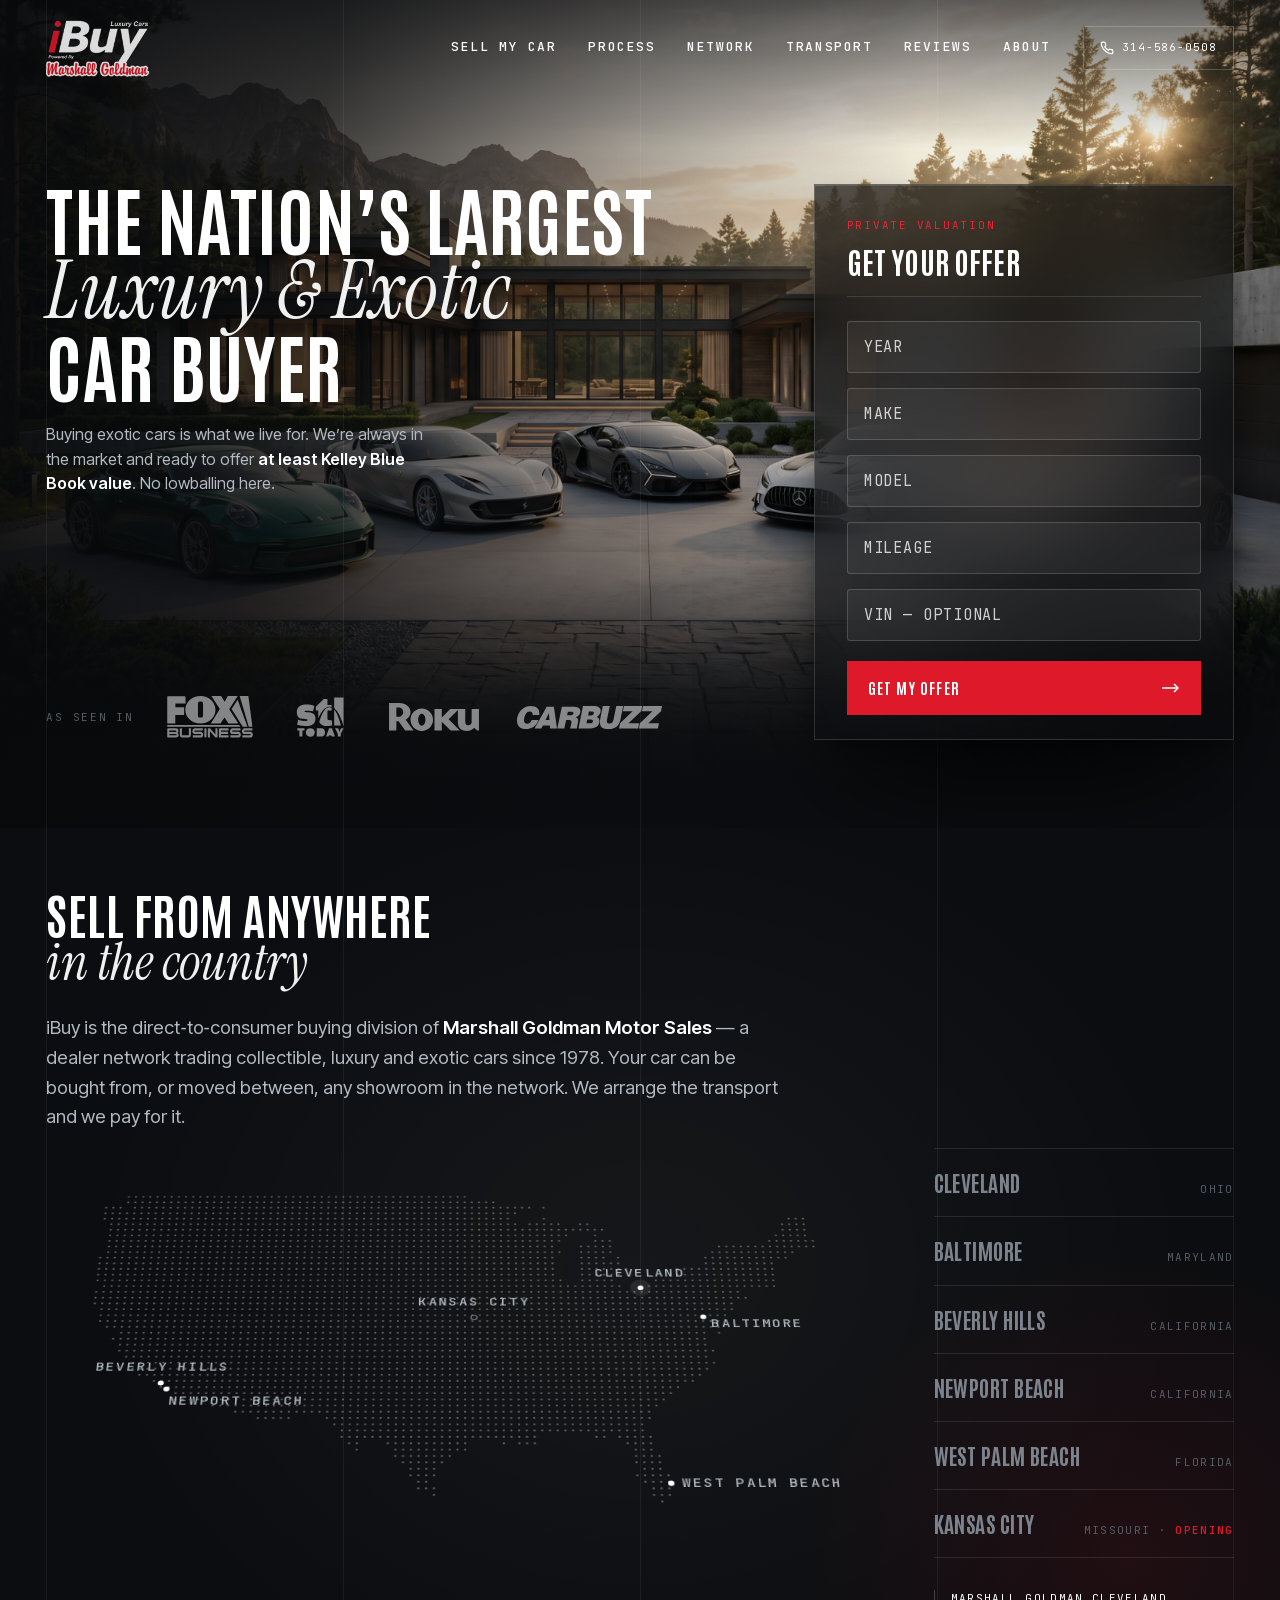
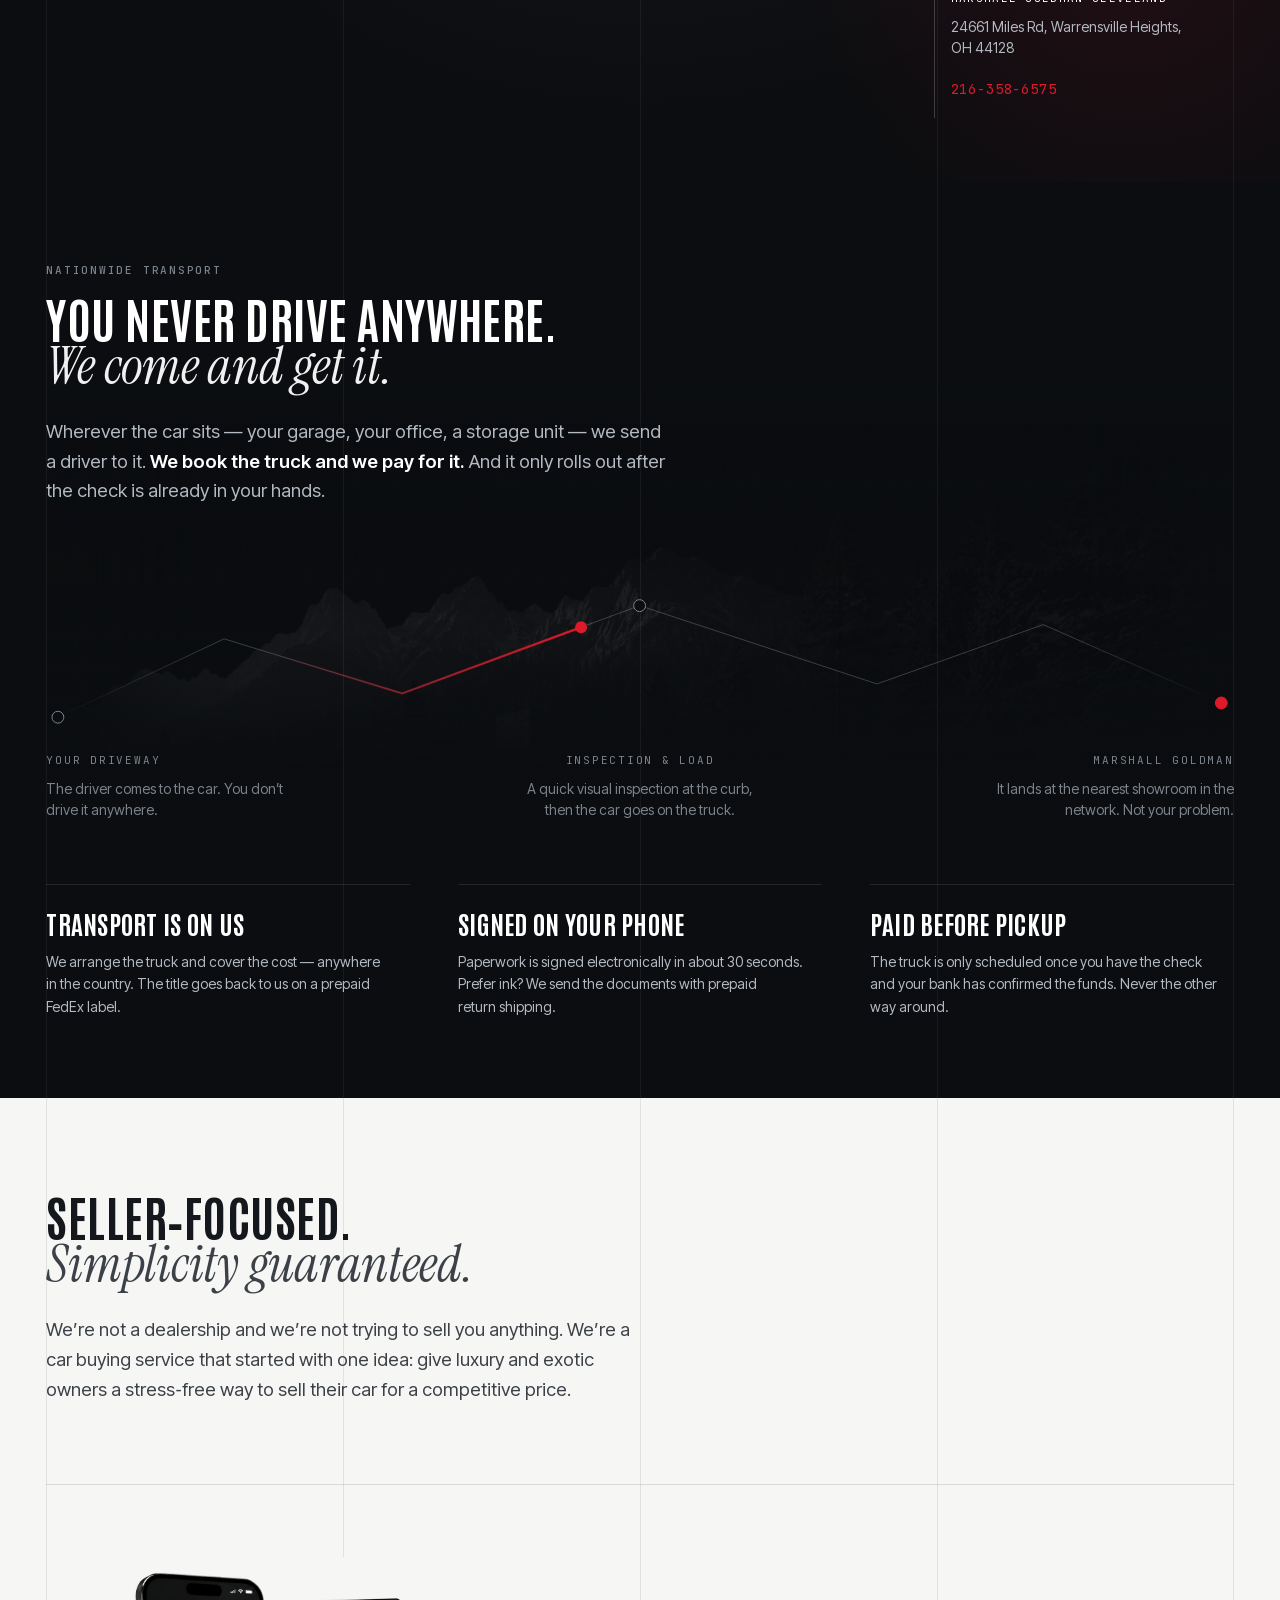
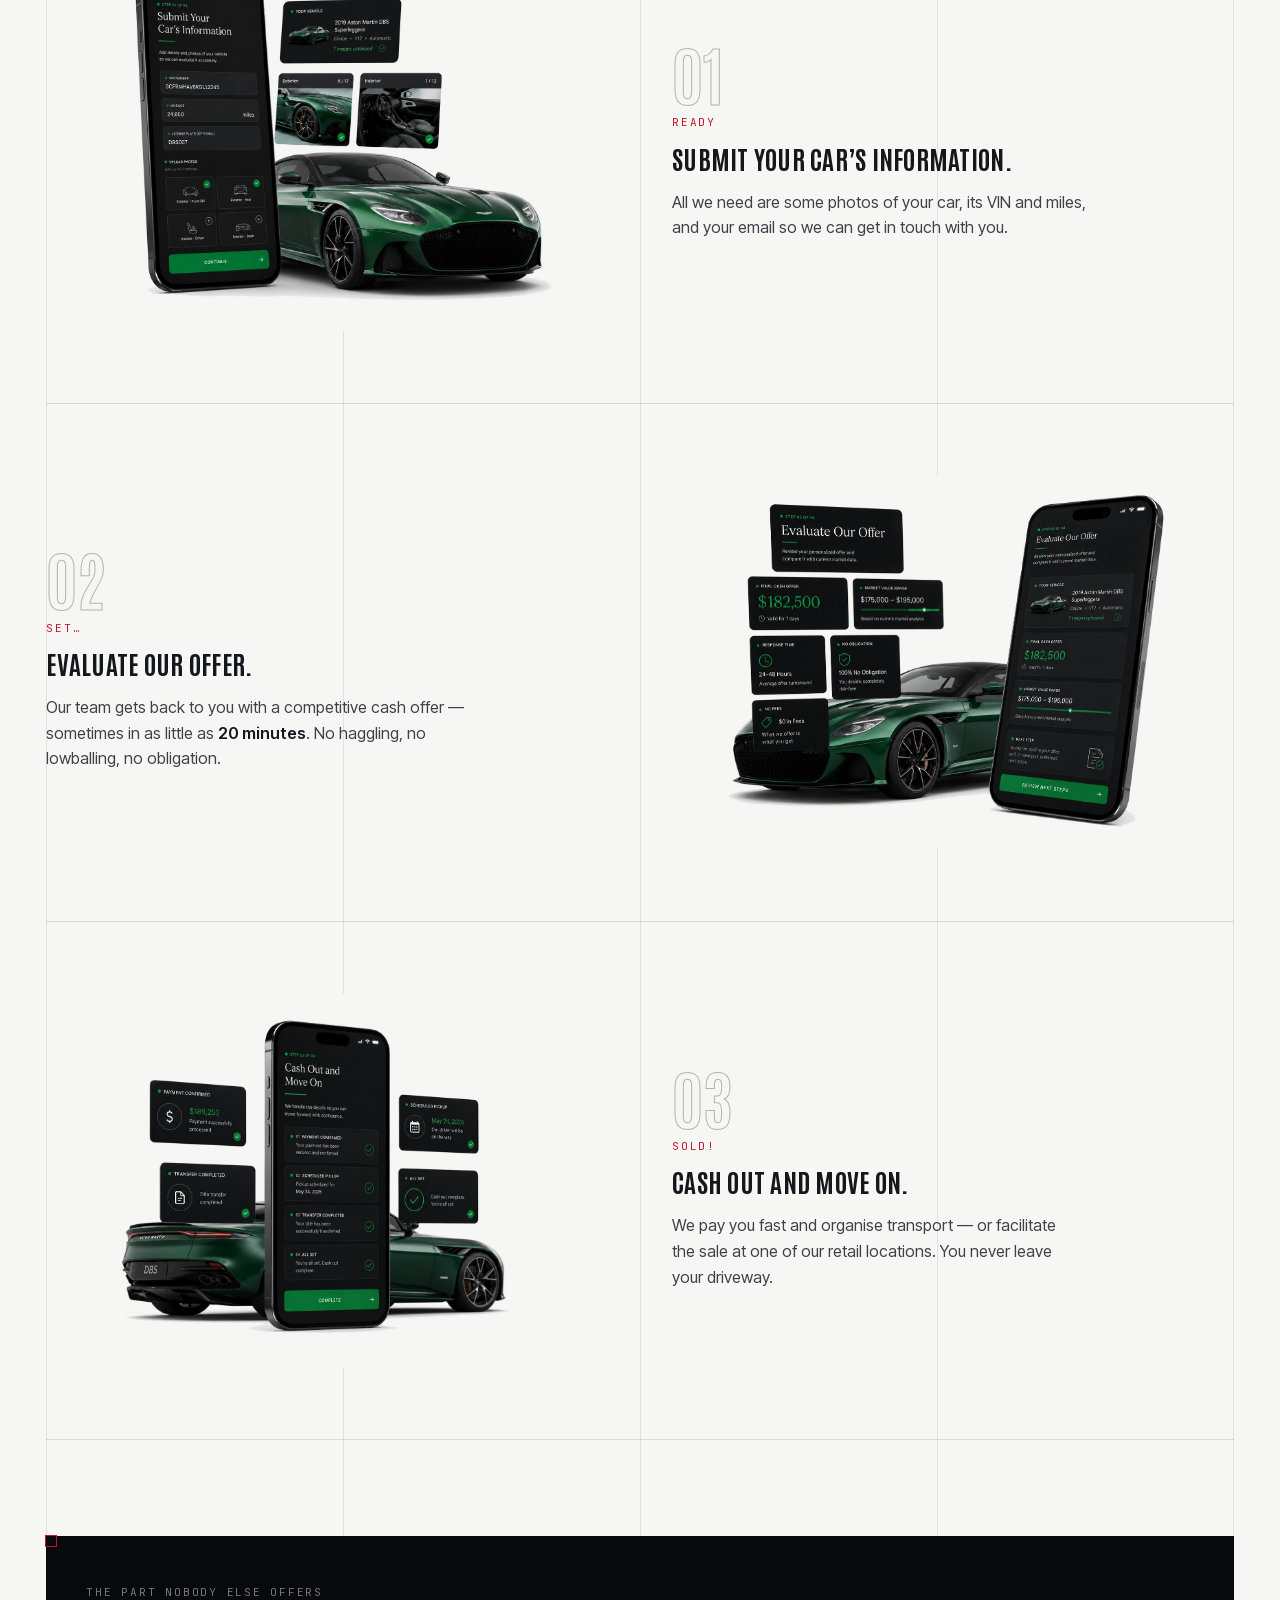
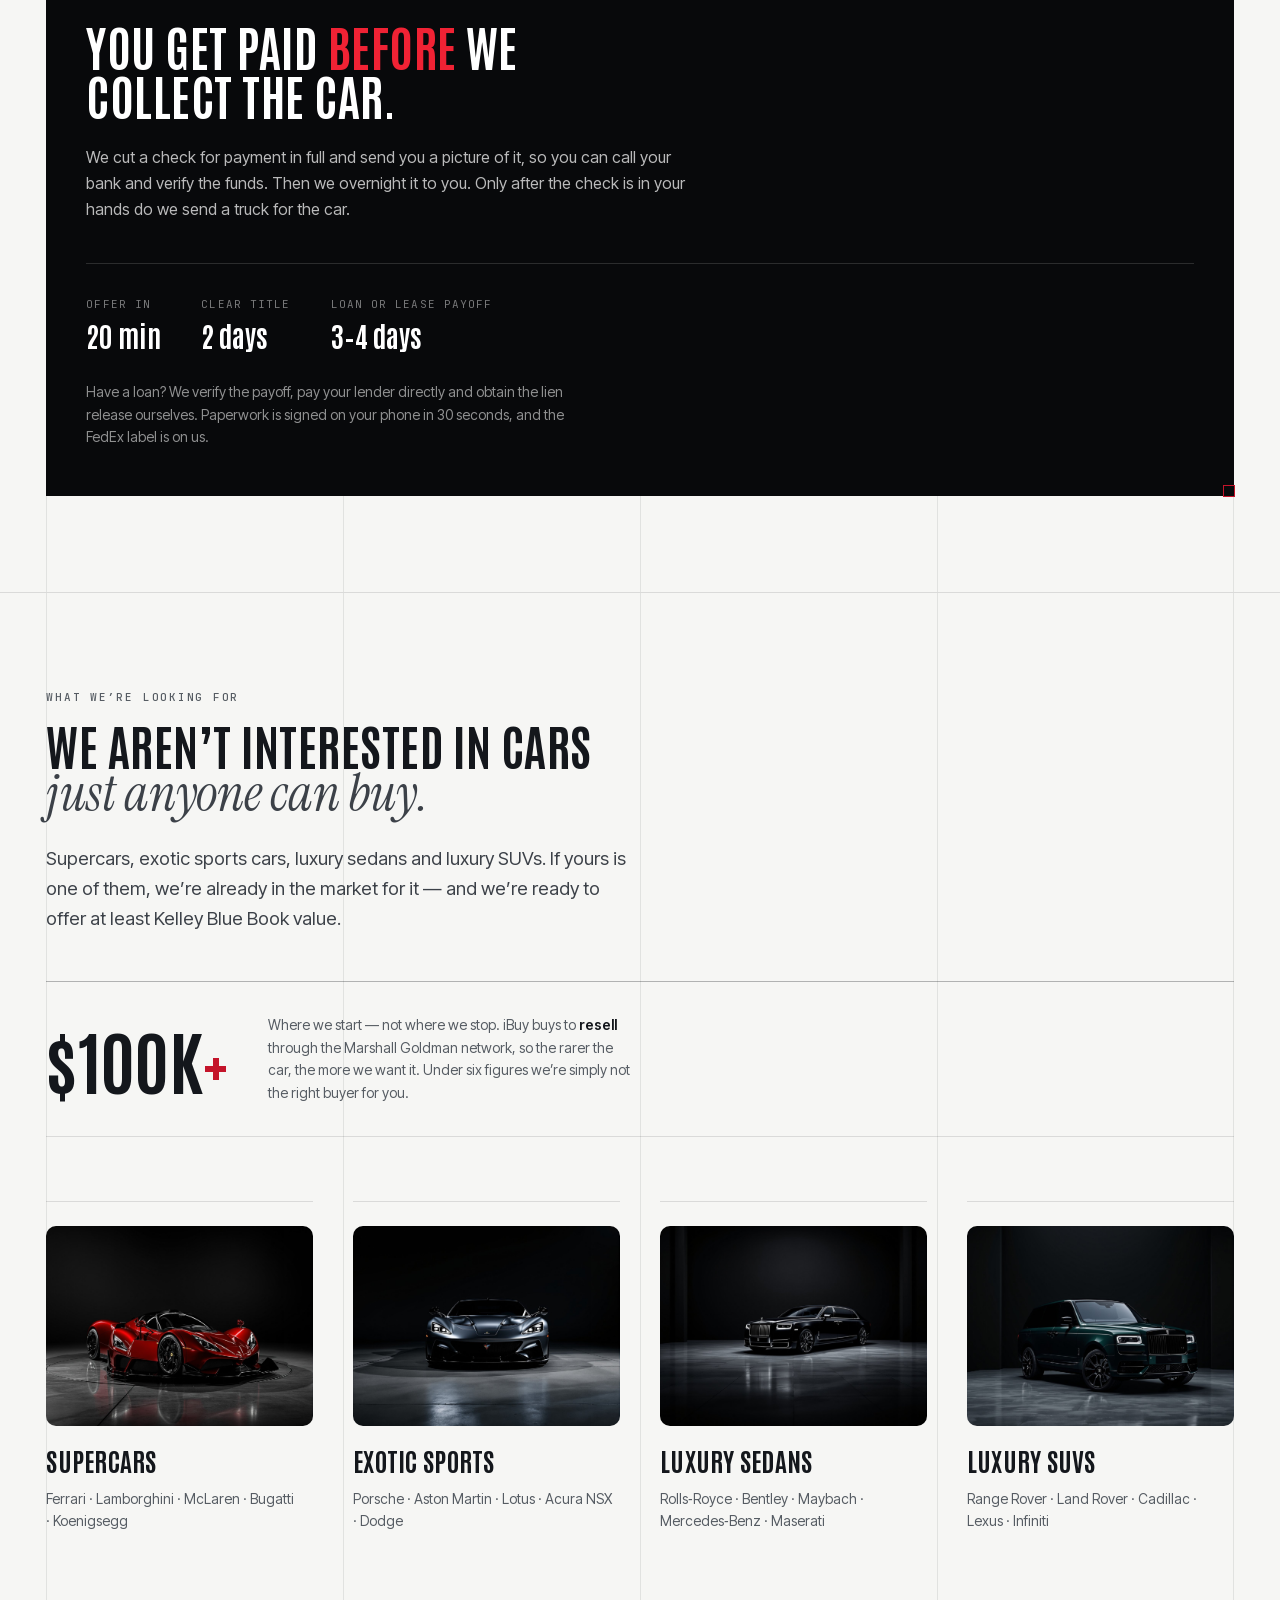
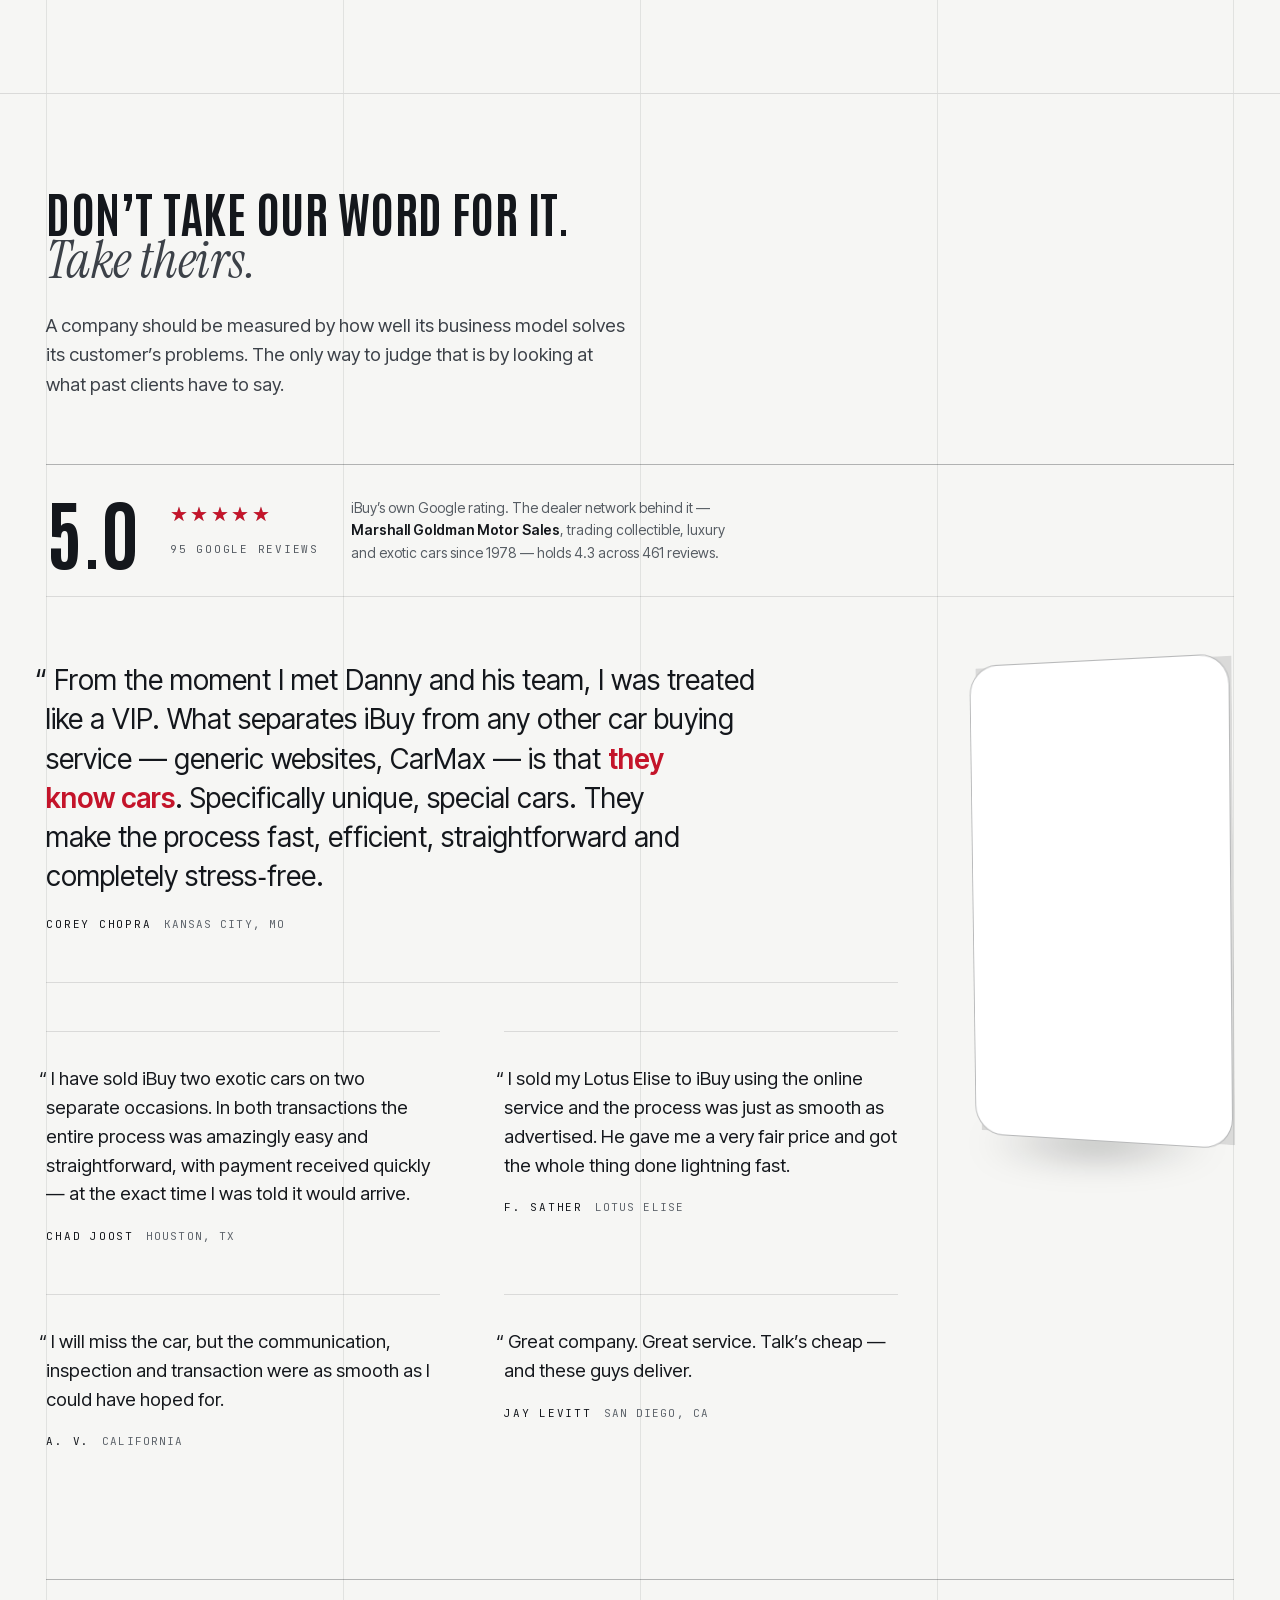
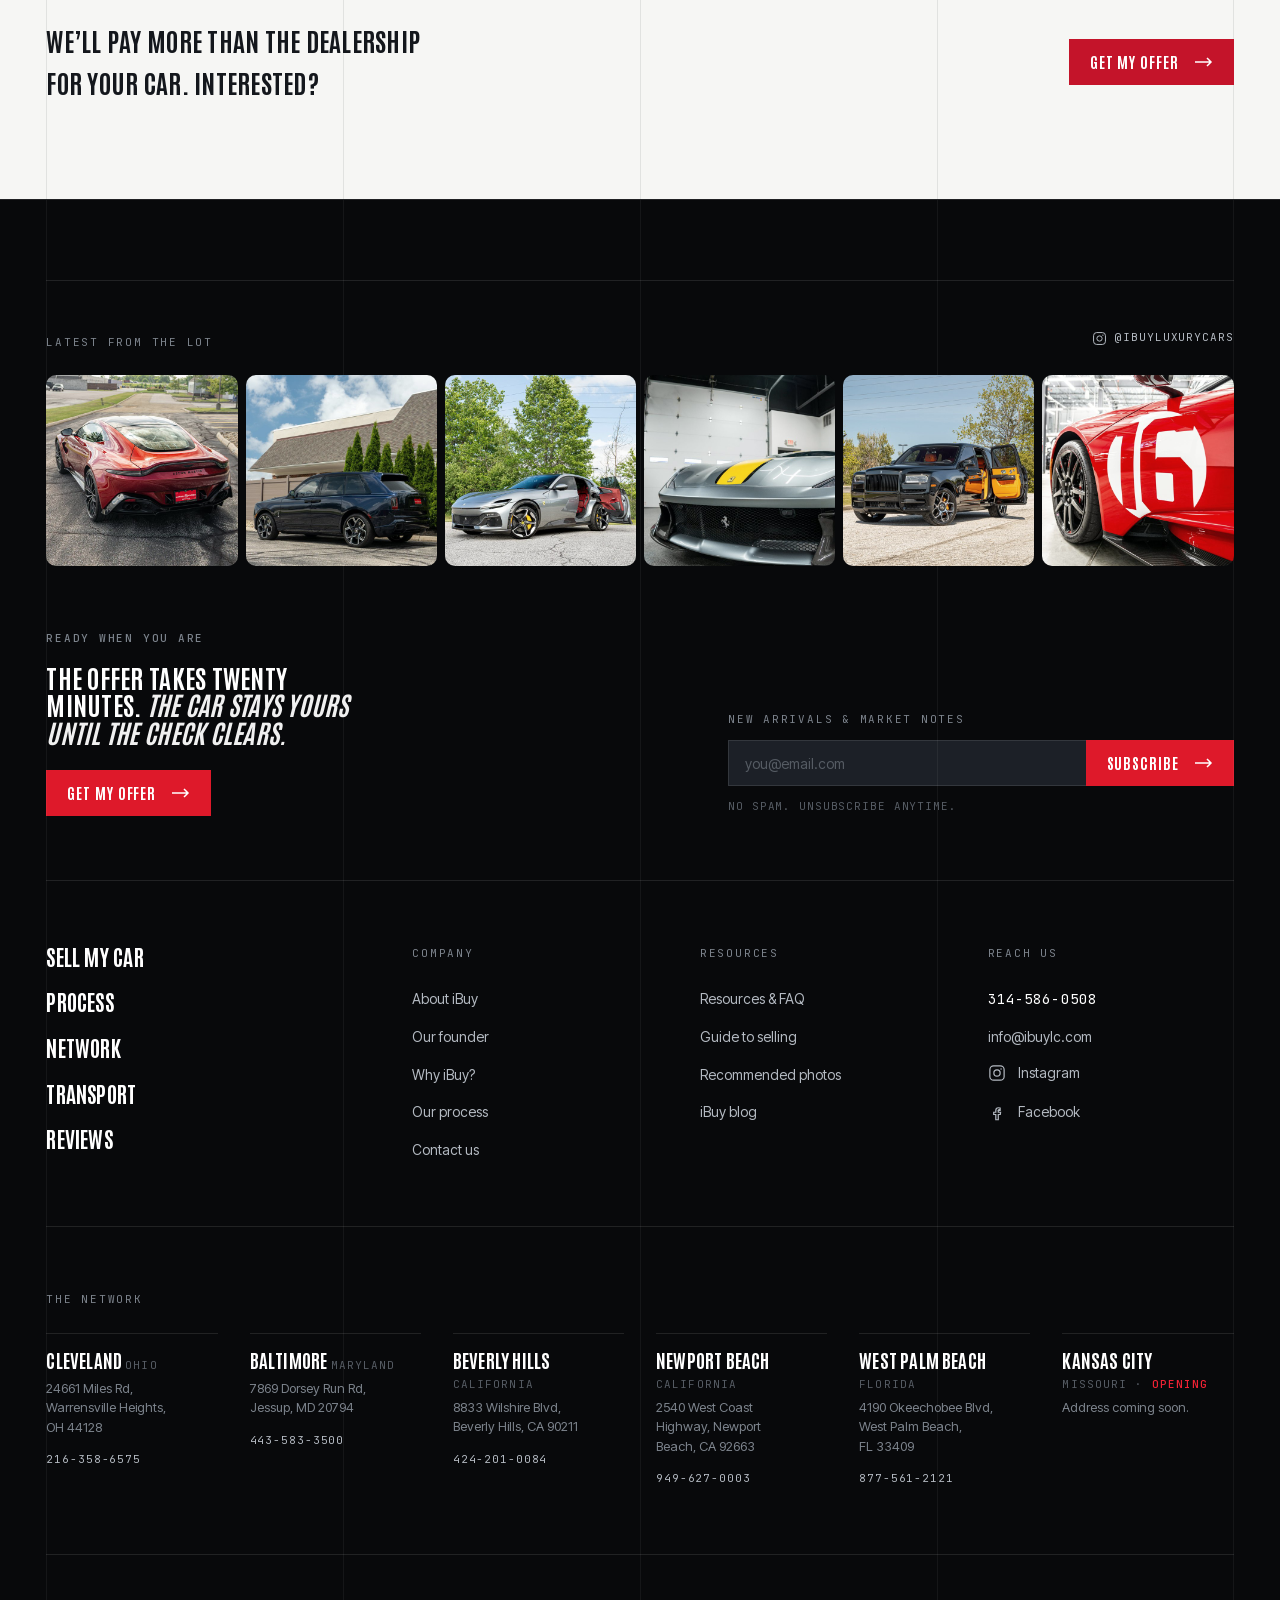
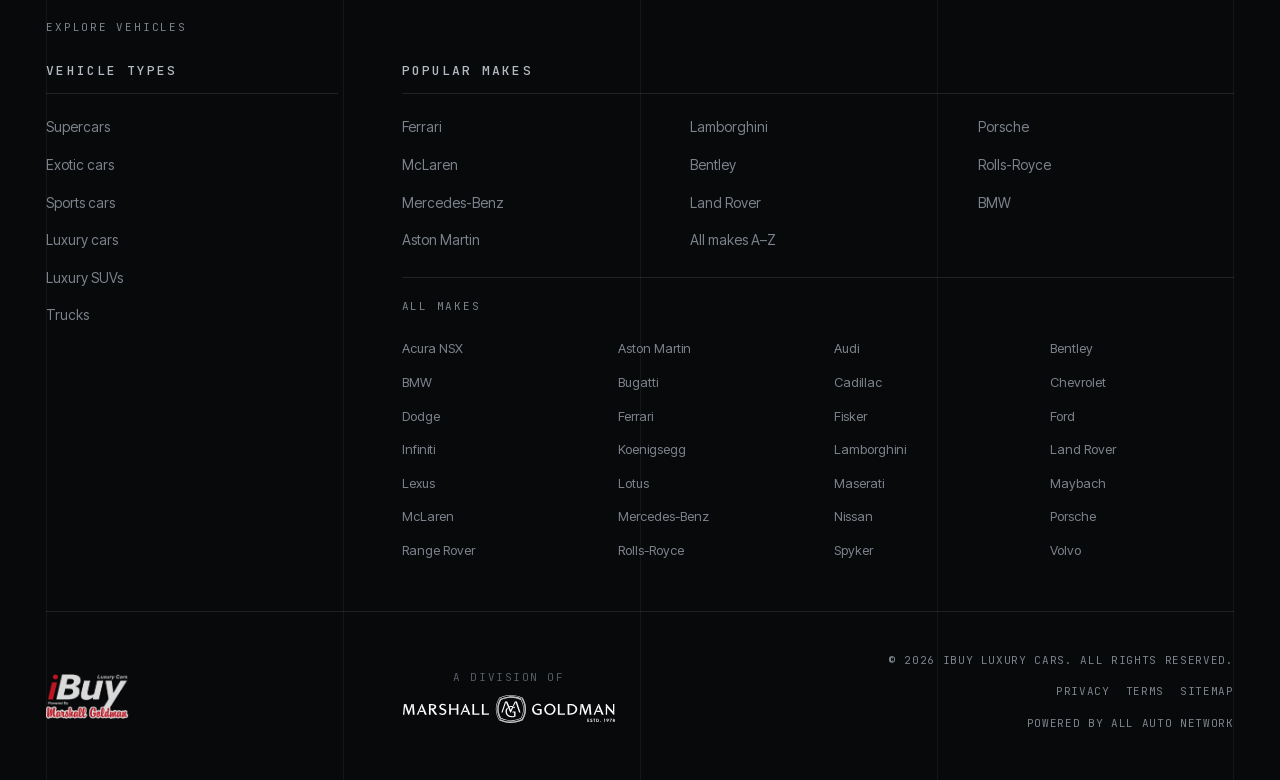
==== commit 5ddff253: "Add West Palm Beach location; restore 1:1 parity with the approved design New location — West Palm B" ====
--- a/index.html
+++ b/index.html
@@ -371,7 +371,7 @@
               <canvas class="map__dots" aria-hidden="true"></canvas>
 
               <svg class="map__svg" viewBox="0 0 1000 528" role="img"
-                   aria-label="Map of the United States showing Marshall Goldman showrooms in Cleveland, Baltimore, Beverly Hills, Newport Beach, and a new Kansas City location.">
+                   aria-label="Map of the United States showing Marshall Goldman showrooms in Cleveland, Baltimore, Beverly Hills, Newport Beach, West Palm Beach, and a new Kansas City location.">
                 <g class="map__markers">
                 <g class="marker" data-city="cleveland" transform="translate(748.1 172.9)">
                   <circle class="marker__ping" r="4"></circle>
@@ -404,6 +404,14 @@
                   <circle class="marker__halo" r="14"></circle>
                   <circle class="marker__dot" r="4"></circle>
                   <text class="marker__label" x="4" y="26">Newport Beach</text>
+                </g>
+                <g class="marker" data-city="westPalmBeach" transform="translate(772.5 492)">
+                  <circle class="marker__ping" r="4"></circle>
+                  <circle class="marker__ping" r="4"></circle>
+                  <circle class="marker__ping" r="4"></circle>
+                  <circle class="marker__halo" r="14"></circle>
+                  <circle class="marker__dot" r="4"></circle>
+                  <text class="marker__label" x="14" y="6">West Palm Beach</text>
                 </g>
                 <g class="marker marker--soon" data-city="kansasCity" transform="translate(521.9 223.8)">
                   <circle class="marker__ping" r="4"></circle>
@@ -467,6 +475,16 @@
                         data-phone="949-627-0003">
                   <span class="loc__city">Newport Beach</span>
                   <span class="loc__state">California</span>
+                </button>
+              </li>
+
+              <li>
+                <button class="loc" type="button" data-city="westPalmBeach"
+                        data-name="Marshall Goldman West Palm Beach"
+                        data-address="4190 Okeechobee Blvd, West Palm Beach, FL 33409"
+                        data-phone="877-561-2121">
+                  <span class="loc__city">West Palm Beach</span>
+                  <span class="loc__state">Florida</span>
                 </button>
               </li>
 
@@ -791,7 +809,7 @@
 
         <!-- Их собственный порядок действий. Сильнейший аргумент на сайте,
              и он закопан в стене текста на /our-process/. -->
-        <aside class="pledge">
+        <aside class="pledge aan-section--dark">
           <p class="pledge__label">The part nobody else offers</p>
           <p class="pledge__claim">You get paid <em>before</em> we collect the car.</p>
           <p class="pledge__detail">
@@ -1326,6 +1344,11 @@
             <p class="fnet__city">Newport Beach <span>California</span></p>
             <p class="fnet__addr">2540 West Coast Highway, Newport Beach, CA 92663</p>
             <a class="fnet__phone" href="tel:+19496270003">949-627-0003</a>
+          </li>
+          <li>
+            <p class="fnet__city">West Palm Beach <span>Florida</span></p>
+            <p class="fnet__addr">4190 Okeechobee Blvd, West Palm Beach, FL 33409</p>
+            <a class="fnet__phone" href="tel:+18775612121">877-561-2121</a>
           </li>
           <li>
             <p class="fnet__city">Kansas City <span>Missouri &middot; <b>Opening</b></span></p>
--- a/css/custom.css
+++ b/css/custom.css
@@ -211,7 +211,7 @@
   color: #B4BAC2;
 }
 
-em, .hl {
+.hl {
   font-family: "Instrument Serif", "Times New Roman", Georgia, serif;
   font-style: italic;
   font-weight: 400;
@@ -1060,10 +1060,10 @@
   border-top: 1px solid rgba(255, 255, 255, 0.1);
 }
 
-/* Пять локаций в ряд, разделены линейками (верхняя граница у каждой — из
+/* Шесть локаций в ряд, разделены линейками (верхняя граница у каждой — из
    footer.css .fnet > li). Не карточки: только типографика и хайрлайны. */
 .fnet--row {
-  grid-template-columns: repeat(5, minmax(0, 1fr));
+  grid-template-columns: repeat(6, minmax(0, 1fr));
   gap: 0 2rem;
 }
 
@@ -1072,7 +1072,7 @@
   padding-right: 1.5rem;
 }
 
-/* Город чуть мельче, чтобы пять уместились без сжатия. */
+/* Город чуть мельче, чтобы шесть уместились без сжатия. */
 .fnet--row .fnet__city {
   font-size: 1.1875rem;
 }
@@ -2033,12 +2033,6 @@
 /* ===== Светлая секция — оверрайды компонентов (AAN-способ, без CSS-vars) ===== */
 .aan-section--light {
   background: #F6F6F4;
-  color: #14171C;
-}
-.aan-section--light h1, .aan-section--light h2, .aan-section--light h3, .aan-section--light h4, .aan-section--light h5, .aan-section--light h6, .aan-section--light .display {
-  color: #14171C;
-}
-.aan-section--light p, .aan-section--light .lead, .aan-section--light .prose--lead {
   color: #14171C;
 }
 .aan-section--light .eyebrow {
@@ -3531,7 +3525,8 @@
 
 /* Подписи по краям карты не должны улетать за кадр. */
 .marker[data-city=baltimore] .marker__label,
-.marker[data-city=newportBeach] .marker__label {
+.marker[data-city=newportBeach] .marker__label,
+.marker[data-city=westPalmBeach] .marker__label {
   text-anchor: start;
 }
 
@@ -5304,8 +5299,12 @@
 /* Поля — тёмные колодцы на просвет: полупрозрачная заливка, светлая волосяная
    рамка, белый ввод. Фокус светлеет и обводится тонкой светлой рамкой с ореолом. */
 .quote .field__input {
+  /* Базовое .field__input из vanilla base.css (width:100% + моно) в порт не
+     попало — без него инпут сжимался до ширины по умолчанию (~190px). */
+  width: 100%;
   height: 52px;
   padding: 0 1rem;
+  font-family: "JetBrains Mono", ui-monospace, "SF Mono", Menlo, monospace;
   background: rgba(255, 255, 255, 0.05);
   border: 1px solid rgba(255, 255, 255, 0.16);
   border-radius: 3px;
@@ -5372,8 +5371,12 @@
 }
 
 /* Кнопка выше: главное действие не должно быть мелким. */
-.quote .btn--block {
+/* Кнопка формы — класс кита .btn-block (не .btn--block из vanilla). Кит
+   центрирует .btn-1; здесь, как в оригинале, подпись слева, стрелка справа. */
+.quote .btn-block {
   min-height: 54px;
+  justify-content: space-between;
+  padding: 0 1.25rem;
   letter-spacing: 0.08em;
 }
 
@@ -5403,7 +5406,7 @@
     gap: 0.5rem;
     margin-bottom: 1rem;
   }
-  .quote .btn--block {
+  .quote .btn-block {
     min-height: 48px;
   }
 }
@@ -5426,7 +5429,7 @@
     gap: 6px;
     margin-bottom: 0.75rem;
   }
-  .quote .btn--block {
+  .quote .btn-block {
     min-height: 44px;
   }
 }
@@ -5451,7 +5454,7 @@
     gap: 5px;
     margin-bottom: 0.5rem;
   }
-  .quote .btn--block {
+  .quote .btn-block {
     min-height: 42px;
   }
 }
@@ -5466,3 +5469,1900 @@
     gap: 0.75rem;
   }
 }
+h1, h2, h3, h4, h5, h6, p, ol, ul, dl, dd, figure, blockquote, label, pre, address {
+  margin-top: 0;
+  margin-bottom: 0;
+}
+
+p {
+  font-family: inherit;
+  font-size: inherit;
+  line-height: inherit;
+  color: inherit;
+  text-wrap: pretty;
+}
+
+dt {
+  font-weight: inherit;
+}
+
+input, button, select, textarea {
+  font: inherit;
+  color: inherit;
+}
+
+h1, h2, h3 {
+  font-family: "Antonio", "Oswald", "Helvetica Neue", sans-serif;
+  font-weight: 700;
+  line-height: 1.15;
+  letter-spacing: -0.02em;
+  text-wrap: balance;
+}
+
+.container {
+  width: 100%;
+  max-width: 1440px;
+  margin-inline: auto;
+  padding-inline: clamp(1.25rem, 0.5rem + 3vw, 4rem);
+}
+
+.gridlines {
+  max-width: 1440px;
+  margin-inline: auto;
+  padding-inline: clamp(1.25rem, 0.5rem + 3vw, 4rem);
+}
+
+section {
+  position: relative;
+}
+
+section > .container {
+  position: relative;
+  z-index: 1;
+}
+
+main h1 em,
+main h2 em {
+  display: block;
+  font-family: "Instrument Serif", "Times New Roman", Georgia, serif;
+  font-style: italic;
+  font-weight: 400;
+  font-size: 1.08em;
+  line-height: 1;
+  letter-spacing: -0.005em;
+  text-transform: none;
+  color: inherit;
+  -webkit-text-stroke: 0;
+}
+
+.eyebrow {
+  display: block;
+  font-family: "JetBrains Mono", ui-monospace, "SF Mono", Menlo, monospace;
+  font-size: 0.6875rem;
+  font-weight: 500;
+  line-height: inherit;
+  letter-spacing: 0.16em;
+  text-transform: uppercase;
+  color: #7C838C;
+  margin-bottom: 0;
+}
+
+.btn-1, .btn-3 {
+  display: inline-flex;
+  align-items: center;
+  justify-content: space-between;
+  gap: 1rem;
+  min-height: 46px;
+  padding: 0 1.25rem;
+  border: 1px solid transparent;
+  border-radius: 0;
+  font-family: "Antonio", "Oswald", "Helvetica Neue", sans-serif;
+  font-weight: 700;
+  font-size: 0.9375rem;
+  line-height: 1.6;
+  text-transform: uppercase;
+  letter-spacing: 0.06em;
+  white-space: nowrap;
+  box-shadow: none;
+  transition: background 320ms cubic-bezier(0.22, 1, 0.36, 1), border-color 320ms cubic-bezier(0.22, 1, 0.36, 1), color 320ms cubic-bezier(0.22, 1, 0.36, 1);
+}
+
+.btn-1 svg, .btn-3 svg {
+  margin-left: 0;
+}
+
+.btn-1 {
+  background: #DE192A;
+  color: #fff;
+}
+
+.btn-1:hover {
+  background: #F02234;
+  color: #fff;
+}
+
+.btn-1:active {
+  background: #B3121F;
+}
+
+.btn-1 svg {
+  transition: transform 480ms cubic-bezier(0.16, 1, 0.3, 1);
+}
+
+.btn-1:hover svg {
+  transform: translateX(5px);
+}
+
+.btn-3 {
+  background: transparent;
+  border-color: rgba(255, 255, 255, 0.2);
+  color: #FFFFFF;
+}
+
+.btn-3:hover {
+  background: rgba(255, 255, 255, 0.06);
+  border-color: #FFFFFF;
+}
+
+.btn-block {
+  width: 100%;
+}
+
+.field {
+  display: flex;
+  flex-direction: column;
+  gap: 0.5rem;
+}
+
+.field__label {
+  display: block;
+  margin-bottom: 0;
+  font-family: "JetBrains Mono", ui-monospace, "SF Mono", Menlo, monospace;
+  font-size: 0.6875rem;
+  font-weight: 500;
+  line-height: inherit;
+  letter-spacing: 0.16em;
+  text-transform: uppercase;
+  color: #7C838C;
+}
+
+.field__optional {
+  color: #565C64;
+  text-transform: none;
+  letter-spacing: 0.04em;
+}
+
+.field__input {
+  display: block;
+  width: 100%;
+  font-family: "JetBrains Mono", ui-monospace, "SF Mono", Menlo, monospace;
+}
+
+h1, h2, h3, h4, h5, h6 {
+  color: inherit;
+}
+
+#header.header {
+  position: fixed;
+  inset: 0 0 auto 0;
+  height: 96px;
+}
+
+#header.header.is-stuck {
+  height: 66px;
+}
+
+em, i {
+  font-style: italic;
+}
+
+.skip-link {
+  padding: 0.75rem 1.25rem;
+  border-radius: 6px;
+}
+
+.aan-section--light {
+  background: #F6F6F4;
+  color: #14171C;
+}
+
+.aan-section--light .aan-section--dark {
+  background: #08090B;
+  color: #FFFFFF;
+}
+
+.aan-section--light :focus-visible {
+  outline: 2px solid #1F6FEB;
+}
+
+.aan-section--light .aan-section--dark :focus-visible {
+  outline: 2px solid #6FA8FF;
+}
+
+.aan-section--light .skip-link,
+.skip-link.aan-section--light {
+  background: #14171C;
+  color: #E8E8E5;
+}
+
+.aan-section--light .aan-section--dark .skip-link,
+.aan-section--light .skip-link.aan-section--dark {
+  background: #FFFFFF;
+  color: #08090B;
+}
+
+.aan-section--light .gridlines span {
+  border-left: 1px solid rgba(20, 23, 28, 0.09);
+}
+
+.aan-section--light .aan-section--dark .gridlines span {
+  border-left: 1px solid rgba(255, 255, 255, 0.055);
+}
+
+.aan-section--light .gridlines span:last-child {
+  border-right: 1px solid rgba(20, 23, 28, 0.09);
+}
+
+.aan-section--light .aan-section--dark .gridlines span:last-child {
+  border-right: 1px solid rgba(255, 255, 255, 0.055);
+}
+
+.aan-section--light .eyebrow,
+.eyebrow.aan-section--light {
+  color: #565C63;
+}
+
+.aan-section--light .aan-section--dark .eyebrow,
+.aan-section--light .eyebrow.aan-section--dark {
+  color: #7C838C;
+}
+
+.aan-section--light .btn-1,
+.btn-1.aan-section--light {
+  background: #C4142A;
+}
+
+.aan-section--light .aan-section--dark .btn-1,
+.aan-section--light .btn-1.aan-section--dark {
+  background: #DE192A;
+}
+
+.aan-section--light .btn-1:hover {
+  background: #A9101F;
+}
+
+.aan-section--light .aan-section--dark .btn-1:hover {
+  background: #F02234;
+}
+
+.aan-section--light .btn-3,
+.btn-3.aan-section--light {
+  border-color: rgba(20, 23, 28, 0.3);
+  color: #14171C;
+}
+
+.aan-section--light .aan-section--dark .btn-3,
+.aan-section--light .btn-3.aan-section--dark {
+  border-color: rgba(255, 255, 255, 0.2);
+  color: #FFFFFF;
+}
+
+.aan-section--light .btn-3:hover {
+  border-color: #14171C;
+}
+
+.aan-section--light .aan-section--dark .btn-3:hover {
+  border-color: #FFFFFF;
+}
+
+.aan-section--light .field__label,
+.field__label.aan-section--light {
+  color: #565C63;
+}
+
+.aan-section--light .aan-section--dark .field__label,
+.aan-section--light .field__label.aan-section--dark {
+  color: #7C838C;
+}
+
+.aan-section--light .field__optional,
+.field__optional.aan-section--light {
+  color: #5F656C;
+}
+
+.aan-section--light .aan-section--dark .field__optional,
+.aan-section--light .field__optional.aan-section--dark {
+  color: #565C64;
+}
+
+.aan-section--light .field__input,
+.field__input.aan-section--light {
+  border-bottom: 1px solid rgba(20, 23, 28, 0.3);
+  color: #14171C;
+}
+
+.aan-section--light .aan-section--dark .field__input,
+.aan-section--light .field__input.aan-section--dark {
+  border-bottom: 1px solid rgba(255, 255, 255, 0.2);
+  color: #FFFFFF;
+}
+
+.aan-section--light .field__input::placeholder {
+  color: #5F656C;
+}
+
+.aan-section--light .aan-section--dark .field__input::placeholder {
+  color: #565C64;
+}
+
+.aan-section--light .field__input:hover {
+  border-bottom-color: #565C63;
+}
+
+.aan-section--light .aan-section--dark .field__input:hover {
+  border-bottom-color: #7C838C;
+}
+
+.aan-section--light .field__input:focus {
+  border-bottom-color: #14171C;
+}
+
+.aan-section--light .aan-section--dark .field__input:focus {
+  border-bottom-color: #FFFFFF;
+}
+
+.aan-section--light .field__input[aria-invalid=true],
+.field__input[aria-invalid=true].aan-section--light {
+  border-color: #C4142A;
+  box-shadow: 0 0 0 3px rgba(196, 20, 42, 0.22);
+}
+
+.aan-section--light .aan-section--dark .field__input[aria-invalid=true],
+.aan-section--light .field__input[aria-invalid=true].aan-section--dark {
+  border-color: #DE192A;
+  box-shadow: 0 0 0 3px rgba(222, 25, 42, 0.3);
+}
+
+.aan-section--light .field__error,
+.field__error.aan-section--light {
+  color: #A9101F;
+}
+
+.aan-section--light .aan-section--dark .field__error,
+.aan-section--light .field__error.aan-section--dark {
+  color: #F02234;
+}
+
+.aan-section--light .psection,
+.psection.aan-section--light {
+  border-top: 1px solid rgba(20, 23, 28, 0.12);
+}
+
+.aan-section--light .aan-section--dark .psection,
+.aan-section--light .psection.aan-section--dark {
+  border-top: 1px solid rgba(255, 255, 255, 0.1);
+}
+
+.aan-section--light .prose,
+.prose.aan-section--light {
+  color: #3C4148;
+}
+
+.aan-section--light .aan-section--dark .prose,
+.aan-section--light .prose.aan-section--dark {
+  color: #B4BAC2;
+}
+
+.aan-section--light .prose strong {
+  color: #14171C;
+}
+
+.aan-section--light .aan-section--dark .prose strong {
+  color: #FFFFFF;
+}
+
+.aan-section--light .prose--lead,
+.prose--lead.aan-section--light {
+  color: #3C4148;
+}
+
+.aan-section--light .aan-section--dark .prose--lead,
+.aan-section--light .prose--lead.aan-section--dark {
+  color: #B4BAC2;
+}
+
+.aan-section--light .prole,
+.prole.aan-section--light {
+  color: #565C63;
+}
+
+.aan-section--light .aan-section--dark .prole,
+.aan-section--light .prole.aan-section--dark {
+  color: #7C838C;
+}
+
+.aan-section--light .chero,
+.chero.aan-section--light {
+  background: #E8E8E5;
+}
+
+.aan-section--light .aan-section--dark .chero,
+.aan-section--light .chero.aan-section--dark {
+  background: #08090B;
+}
+
+.aan-section--light .cplate,
+.cplate.aan-section--light {
+  background: #E8E8E5;
+}
+
+.aan-section--light .aan-section--dark .cplate,
+.aan-section--light .cplate.aan-section--dark {
+  background: #08090B;
+}
+
+.aan-section--light .mhero,
+.mhero.aan-section--light {
+  background: #E8E8E5;
+}
+
+.aan-section--light .aan-section--dark .mhero,
+.aan-section--light .mhero.aan-section--dark {
+  background: #08090B;
+}
+
+.aan-section--light .mhero__media::after {
+  background: linear-gradient(90deg, #E8E8E5 3%, rgba(8, 9, 11, 0.55) 24%, rgba(8, 9, 11, 0) 52%);
+}
+
+.aan-section--light .aan-section--dark .mhero__media::after {
+  background: linear-gradient(90deg, #08090B 3%, rgba(8, 9, 11, 0.55) 24%, rgba(8, 9, 11, 0) 52%);
+}
+
+@media (max-width: 860px) {
+  .aan-section--light .mhero__media::after {
+    background: linear-gradient(0deg, #E8E8E5 2%, rgba(8, 9, 11, 0) 52%);
+  }
+  .aan-section--light .aan-section--dark .mhero__media::after {
+    background: linear-gradient(0deg, #08090B 2%, rgba(8, 9, 11, 0) 52%);
+  }
+}
+.aan-section--light .phero__media img {
+  border: 1px solid rgba(20, 23, 28, 0.12);
+}
+
+.aan-section--light .aan-section--dark .phero__media img {
+  border: 1px solid rgba(255, 255, 255, 0.1);
+}
+
+.aan-section--light .pstep,
+.pstep.aan-section--light {
+  border-top: 1px solid rgba(20, 23, 28, 0.3);
+}
+
+.aan-section--light .aan-section--dark .pstep,
+.aan-section--light .pstep.aan-section--dark {
+  border-top: 1px solid rgba(255, 255, 255, 0.2);
+}
+
+.aan-section--light .pstep__n,
+.pstep__n.aan-section--light {
+  color: #565C63;
+}
+
+.aan-section--light .aan-section--dark .pstep__n,
+.aan-section--light .pstep__n.aan-section--dark {
+  color: #7C838C;
+}
+
+.aan-section--light .pstep__b,
+.pstep__b.aan-section--light {
+  color: #3C4148;
+}
+
+.aan-section--light .aan-section--dark .pstep__b,
+.aan-section--light .pstep__b.aan-section--dark {
+  color: #B4BAC2;
+}
+
+.aan-section--light .pfig img {
+  border: 1px solid rgba(20, 23, 28, 0.12);
+}
+
+.aan-section--light .aan-section--dark .pfig img {
+  border: 1px solid rgba(255, 255, 255, 0.1);
+}
+
+.aan-section--light .pstats,
+.pstats.aan-section--light {
+  border-top: 1px solid rgba(20, 23, 28, 0.3);
+  border-bottom: 1px solid rgba(20, 23, 28, 0.12);
+}
+
+.aan-section--light .aan-section--dark .pstats,
+.aan-section--light .pstats.aan-section--dark {
+  border-top: 1px solid rgba(255, 255, 255, 0.2);
+  border-bottom: 1px solid rgba(255, 255, 255, 0.1);
+}
+
+.aan-section--light .pstat,
+.pstat.aan-section--light {
+  border-left: 1px solid rgba(20, 23, 28, 0.12);
+}
+
+.aan-section--light .aan-section--dark .pstat,
+.aan-section--light .pstat.aan-section--dark {
+  border-left: 1px solid rgba(255, 255, 255, 0.1);
+}
+
+.aan-section--light .pstat__l,
+.pstat__l.aan-section--light {
+  color: #565C63;
+}
+
+.aan-section--light .aan-section--dark .pstat__l,
+.aan-section--light .pstat__l.aan-section--dark {
+  color: #7C838C;
+}
+
+.aan-section--light .pfeat,
+.pfeat.aan-section--light {
+  border-top: 1px solid rgba(20, 23, 28, 0.12);
+  color: #14171C;
+}
+
+.aan-section--light .aan-section--dark .pfeat,
+.aan-section--light .pfeat.aan-section--dark {
+  border-top: 1px solid rgba(255, 255, 255, 0.1);
+  color: #FFFFFF;
+}
+
+.aan-section--light .pfeat:last-child {
+  border-bottom: 1px solid rgba(20, 23, 28, 0.12);
+}
+
+.aan-section--light .aan-section--dark .pfeat:last-child {
+  border-bottom: 1px solid rgba(255, 255, 255, 0.1);
+}
+
+.aan-section--light .ploc,
+.ploc.aan-section--light {
+  border-top: 1px solid rgba(20, 23, 28, 0.12);
+}
+
+.aan-section--light .aan-section--dark .ploc,
+.aan-section--light .ploc.aan-section--dark {
+  border-top: 1px solid rgba(255, 255, 255, 0.1);
+}
+
+.aan-section--light .ploc__addr,
+.ploc__addr.aan-section--light {
+  color: #565C63;
+}
+
+.aan-section--light .aan-section--dark .ploc__addr,
+.aan-section--light .ploc__addr.aan-section--dark {
+  color: #7C838C;
+}
+
+.aan-section--light .loccard__media,
+.loccard__media.aan-section--light {
+  border: 1px solid rgba(20, 23, 28, 0.12);
+  background: #FFFFFF;
+}
+
+.aan-section--light .aan-section--dark .loccard__media,
+.aan-section--light .loccard__media.aan-section--dark {
+  border: 1px solid rgba(255, 255, 255, 0.1);
+  background: #14171C;
+}
+
+.aan-section--light .loccard__ph,
+.loccard__ph.aan-section--light {
+  background: repeating-linear-gradient(-45deg, transparent 0 11px, rgba(255, 255, 255, 0.014) 11px 12px), linear-gradient(160deg, #FFFFFF, #F1F3F5);
+  color: #565C63;
+}
+
+.aan-section--light .aan-section--dark .loccard__ph,
+.aan-section--light .loccard__ph.aan-section--dark {
+  background: repeating-linear-gradient(-45deg, transparent 0 11px, rgba(255, 255, 255, 0.014) 11px 12px), linear-gradient(160deg, #14171C, #1C2027);
+  color: #7C838C;
+}
+
+.aan-section--light .loccard__city span {
+  color: #565C63;
+}
+
+.aan-section--light .aan-section--dark .loccard__city span {
+  color: #7C838C;
+}
+
+.aan-section--light .loccard__addr,
+.loccard__addr.aan-section--light {
+  color: #3C4148;
+}
+
+.aan-section--light .aan-section--dark .loccard__addr,
+.aan-section--light .loccard__addr.aan-section--dark {
+  color: #B4BAC2;
+}
+
+.aan-section--light .loccard__phone,
+.loccard__phone.aan-section--light {
+  color: #14171C;
+}
+
+.aan-section--light .aan-section--dark .loccard__phone,
+.aan-section--light .loccard__phone.aan-section--dark {
+  color: #FFFFFF;
+}
+
+.aan-section--light a.loccard__phone:hover {
+  color: #A9101F;
+}
+
+.aan-section--light .aan-section--dark a.loccard__phone:hover {
+  color: #F02234;
+}
+
+.aan-section--light .loccard__badge,
+.loccard__badge.aan-section--light {
+  color: #565C63;
+}
+
+.aan-section--light .aan-section--dark .loccard__badge,
+.aan-section--light .loccard__badge.aan-section--dark {
+  color: #7C838C;
+}
+
+.aan-section--light .pmeta,
+.pmeta.aan-section--light {
+  border-top: 1px solid rgba(20, 23, 28, 0.12);
+}
+
+.aan-section--light .aan-section--dark .pmeta,
+.aan-section--light .pmeta.aan-section--dark {
+  border-top: 1px solid rgba(255, 255, 255, 0.1);
+}
+
+.aan-section--light .pmeta__l,
+.pmeta__l.aan-section--light {
+  color: #565C63;
+}
+
+.aan-section--light .aan-section--dark .pmeta__l,
+.aan-section--light .pmeta__l.aan-section--dark {
+  color: #7C838C;
+}
+
+.aan-section--light .pcta,
+.pcta.aan-section--light {
+  border-top: 1px solid rgba(20, 23, 28, 0.12);
+}
+
+.aan-section--light .aan-section--dark .pcta,
+.aan-section--light .pcta.aan-section--dark {
+  border-top: 1px solid rgba(255, 255, 255, 0.1);
+}
+
+.aan-section--light .pcta__phone,
+.pcta__phone.aan-section--light {
+  color: #3C4148;
+}
+
+.aan-section--light .aan-section--dark .pcta__phone,
+.aan-section--light .pcta__phone.aan-section--dark {
+  color: #B4BAC2;
+}
+
+.aan-section--light .pcta__phone:hover {
+  color: #14171C;
+}
+
+.aan-section--light .aan-section--dark .pcta__phone:hover {
+  color: #FFFFFF;
+}
+
+.aan-section--light .pfounder__photo img {
+  border: 1px solid rgba(20, 23, 28, 0.3);
+}
+
+.aan-section--light .aan-section--dark .pfounder__photo img {
+  border: 1px solid rgba(255, 255, 255, 0.2);
+}
+
+@media (max-width: 760px) {
+  .aan-section--light .pstat:first-child {
+    border-left: 1px solid rgba(20, 23, 28, 0.12);
+  }
+  .aan-section--light .aan-section--dark .pstat:first-child {
+    border-left: 1px solid rgba(255, 255, 255, 0.1);
+  }
+}
+.aan-section--light .network,
+.network.aan-section--light {
+  background: #F6F6F4;
+}
+
+.aan-section--light .aan-section--dark .network,
+.aan-section--light .network.aan-section--dark {
+  background: #0B0D10;
+}
+
+.aan-section--light .network::before {
+  background: radial-gradient(62% 70% at 50% 46%, rgba(20, 23, 28, 0.035), transparent 70%), radial-gradient(38% 48% at 88% 76%, rgba(222, 25, 42, 0.1), transparent 70%);
+}
+
+.aan-section--light .aan-section--dark .network::before {
+  background: radial-gradient(62% 70% at 50% 46%, rgba(255, 255, 255, 0.045), transparent 70%), radial-gradient(38% 48% at 88% 76%, rgba(222, 25, 42, 0.1), transparent 70%);
+}
+
+.aan-section--light .network__lead,
+.network__lead.aan-section--light {
+  color: #3C4148;
+}
+
+.aan-section--light .aan-section--dark .network__lead,
+.aan-section--light .network__lead.aan-section--dark {
+  color: #B4BAC2;
+}
+
+.aan-section--light .network__lead strong {
+  color: #14171C;
+}
+
+.aan-section--light .aan-section--dark .network__lead strong {
+  color: #FFFFFF;
+}
+
+.aan-section--light .arc,
+.arc.aan-section--light {
+  stroke: #C4142A;
+}
+
+.aan-section--light .aan-section--dark .arc,
+.aan-section--light .arc.aan-section--dark {
+  stroke: #DE192A;
+}
+
+.aan-section--light .marker__dot,
+.marker__dot.aan-section--light {
+  fill: #14171C;
+}
+
+.aan-section--light .aan-section--dark .marker__dot,
+.aan-section--light .marker__dot.aan-section--dark {
+  fill: #FFFFFF;
+}
+
+.aan-section--light .marker__halo,
+.marker__halo.aan-section--light {
+  fill: rgba(20, 23, 28, 0.07);
+}
+
+.aan-section--light .aan-section--dark .marker__halo,
+.aan-section--light .marker__halo.aan-section--dark {
+  fill: rgba(255, 255, 255, 0.08);
+}
+
+.aan-section--light .marker__ping,
+.marker__ping.aan-section--light {
+  stroke: #C4142A;
+}
+
+.aan-section--light .aan-section--dark .marker__ping,
+.aan-section--light .marker__ping.aan-section--dark {
+  stroke: #DE192A;
+}
+
+.aan-section--light .marker__label,
+.marker__label.aan-section--light {
+  fill: #3C4148;
+}
+
+.aan-section--light .aan-section--dark .marker__label,
+.aan-section--light .marker__label.aan-section--dark {
+  fill: #B4BAC2;
+}
+
+.aan-section--light .marker.is-active .marker__dot {
+  fill: #C4142A;
+  filter: drop-shadow(0 0 7px #C4142A);
+}
+
+.aan-section--light .aan-section--dark .marker.is-active .marker__dot {
+  fill: #DE192A;
+  filter: drop-shadow(0 0 7px #DE192A);
+}
+
+.aan-section--light .marker.is-active .marker__label {
+  fill: #14171C;
+}
+
+.aan-section--light .aan-section--dark .marker.is-active .marker__label {
+  fill: #FFFFFF;
+}
+
+.aan-section--light .marker--soon .marker__dot {
+  stroke: #565C63;
+}
+
+.aan-section--light .aan-section--dark .marker--soon .marker__dot {
+  stroke: #7C838C;
+}
+
+.aan-section--light .marker--soon.is-active .marker__dot {
+  stroke: #C4142A;
+}
+
+.aan-section--light .aan-section--dark .marker--soon.is-active .marker__dot {
+  stroke: #DE192A;
+}
+
+.aan-section--light .locs,
+.locs.aan-section--light {
+  border-top: 1px solid rgba(20, 23, 28, 0.12);
+}
+
+.aan-section--light .aan-section--dark .locs,
+.aan-section--light .locs.aan-section--dark {
+  border-top: 1px solid rgba(255, 255, 255, 0.1);
+}
+
+.aan-section--light .loc,
+.loc.aan-section--light {
+  border-bottom: 1px solid rgba(20, 23, 28, 0.12);
+}
+
+.aan-section--light .aan-section--dark .loc,
+.aan-section--light .loc.aan-section--dark {
+  border-bottom: 1px solid rgba(255, 255, 255, 0.1);
+}
+
+.aan-section--light .loc__city,
+.loc__city.aan-section--light {
+  color: #565C63;
+}
+
+.aan-section--light .aan-section--dark .loc__city,
+.aan-section--light .loc__city.aan-section--dark {
+  color: #7C838C;
+}
+
+.aan-section--light .loc:hover .loc__city,
+.aan-section--light .loc:focus-visible .loc__city,
+.aan-section--light .loc.is-active .loc__city {
+  color: #14171C;
+}
+
+.aan-section--light .aan-section--dark .loc:hover .loc__city,
+.aan-section--light .aan-section--dark .loc:focus-visible .loc__city,
+.aan-section--light .aan-section--dark .loc.is-active .loc__city {
+  color: #FFFFFF;
+}
+
+.aan-section--light .loc__state,
+.loc__state.aan-section--light {
+  color: #5F656C;
+}
+
+.aan-section--light .aan-section--dark .loc__state,
+.aan-section--light .loc__state.aan-section--dark {
+  color: #565C64;
+}
+
+.aan-section--light .loc__state b {
+  color: #C4142A;
+}
+
+.aan-section--light .aan-section--dark .loc__state b {
+  color: #DE192A;
+}
+
+.aan-section--light .locpanel,
+.locpanel.aan-section--light {
+  border-left: 1px solid rgba(20, 23, 28, 0.3);
+}
+
+.aan-section--light .aan-section--dark .locpanel,
+.aan-section--light .locpanel.aan-section--dark {
+  border-left: 1px solid rgba(255, 255, 255, 0.2);
+}
+
+.aan-section--light .locpanel__name,
+.locpanel__name.aan-section--light {
+  color: #14171C;
+}
+
+.aan-section--light .aan-section--dark .locpanel__name,
+.aan-section--light .locpanel__name.aan-section--dark {
+  color: #FFFFFF;
+}
+
+.aan-section--light .locpanel__address,
+.locpanel__address.aan-section--light {
+  color: #3C4148;
+}
+
+.aan-section--light .aan-section--dark .locpanel__address,
+.aan-section--light .locpanel__address.aan-section--dark {
+  color: #B4BAC2;
+}
+
+.aan-section--light .locpanel__phone,
+.locpanel__phone.aan-section--light {
+  color: #C4142A;
+}
+
+.aan-section--light .aan-section--dark .locpanel__phone,
+.aan-section--light .locpanel__phone.aan-section--dark {
+  color: #DE192A;
+}
+
+.aan-section--light .locpanel__phone:hover {
+  color: #A9101F;
+}
+
+.aan-section--light .aan-section--dark .locpanel__phone:hover {
+  color: #F02234;
+}
+
+.aan-section--light .transport,
+.transport.aan-section--light {
+  background: #F6F6F4;
+}
+
+.aan-section--light .aan-section--dark .transport,
+.aan-section--light .transport.aan-section--dark {
+  background: #0B0D10;
+}
+
+.aan-section--light .transport__lead,
+.transport__lead.aan-section--light {
+  color: #3C4148;
+}
+
+.aan-section--light .aan-section--dark .transport__lead,
+.aan-section--light .transport__lead.aan-section--dark {
+  color: #B4BAC2;
+}
+
+.aan-section--light .transport__lead strong {
+  color: #14171C;
+}
+
+.aan-section--light .aan-section--dark .transport__lead strong {
+  color: #FFFFFF;
+}
+
+.aan-section--light .rail__bg::after {
+  background: linear-gradient(to bottom, rgba(11, 13, 16, 0.3) 0%, rgba(11, 13, 16, 0.55) 60%, #F6F6F4 100%);
+}
+
+.aan-section--light .aan-section--dark .rail__bg::after {
+  background: linear-gradient(to bottom, rgba(11, 13, 16, 0.3) 0%, rgba(11, 13, 16, 0.55) 60%, #0B0D10 100%);
+}
+
+.aan-section--light .rail__svg,
+.rail__svg.aan-section--light {
+  color: rgba(20, 23, 28, 0.3);
+}
+
+.aan-section--light .aan-section--dark .rail__svg,
+.aan-section--light .rail__svg.aan-section--dark {
+  color: rgba(255, 255, 255, 0.2);
+}
+
+.aan-section--light .rail__stop,
+.rail__stop.aan-section--light {
+  fill: #F6F6F4;
+  stroke: #565C63;
+}
+
+.aan-section--light .aan-section--dark .rail__stop,
+.aan-section--light .rail__stop.aan-section--dark {
+  fill: #0B0D10;
+  stroke: #7C838C;
+}
+
+.aan-section--light .rail__stop--end,
+.rail__stop--end.aan-section--light {
+  fill: #C4142A;
+  stroke: #C4142A;
+}
+
+.aan-section--light .aan-section--dark .rail__stop--end,
+.aan-section--light .rail__stop--end.aan-section--dark {
+  fill: #DE192A;
+  stroke: #DE192A;
+}
+
+.aan-section--light .rail__ping,
+.rail__ping.aan-section--light {
+  stroke: #C4142A;
+}
+
+.aan-section--light .aan-section--dark .rail__ping,
+.aan-section--light .rail__ping.aan-section--dark {
+  stroke: #DE192A;
+}
+
+.aan-section--light .rail__car,
+.rail__car.aan-section--light {
+  fill: #C4142A;
+}
+
+.aan-section--light .aan-section--dark .rail__car,
+.aan-section--light .rail__car.aan-section--dark {
+  fill: #DE192A;
+}
+
+.aan-section--light .rail__trace,
+.rail__trace.aan-section--light {
+  stroke: #C4142A;
+}
+
+.aan-section--light .aan-section--dark .rail__trace,
+.aan-section--light .rail__trace.aan-section--dark {
+  stroke: #DE192A;
+}
+
+.aan-section--light .rail__label,
+.rail__label.aan-section--light {
+  color: #565C63;
+}
+
+.aan-section--light .aan-section--dark .rail__label,
+.aan-section--light .rail__label.aan-section--dark {
+  color: #7C838C;
+}
+
+.aan-section--light .rail__note,
+.rail__note.aan-section--light {
+  color: #565C63;
+}
+
+.aan-section--light .aan-section--dark .rail__note,
+.aan-section--light .rail__note.aan-section--dark {
+  color: #7C838C;
+}
+
+.aan-section--light .transport__facts > li {
+  border-top: 1px solid rgba(20, 23, 28, 0.12);
+}
+
+.aan-section--light .aan-section--dark .transport__facts > li {
+  border-top: 1px solid rgba(255, 255, 255, 0.1);
+}
+
+.aan-section--light .fact__text,
+.fact__text.aan-section--light {
+  color: #3C4148;
+}
+
+.aan-section--light .aan-section--dark .fact__text,
+.aan-section--light .fact__text.aan-section--dark {
+  color: #B4BAC2;
+}
+
+@media (max-width: 900px) {
+  .aan-section--light .rail__stops li::before {
+    background: #F6F6F4;
+    border: 1px solid #565C63;
+  }
+  .aan-section--light .aan-section--dark .rail__stops li::before {
+    background: #0B0D10;
+    border: 1px solid #7C838C;
+  }
+  .aan-section--light .rail__stops li:last-child::before {
+    background: #C4142A;
+    border-color: #C4142A;
+  }
+  .aan-section--light .aan-section--dark .rail__stops li:last-child::before {
+    background: #DE192A;
+    border-color: #DE192A;
+  }
+}
+@media (prefers-reduced-motion: reduce) {
+  .aan-section--light .rail__label,
+  .rail__label.aan-section--light {
+    color: #14171C;
+  }
+  .aan-section--light .aan-section--dark .rail__label,
+  .aan-section--light .rail__label.aan-section--dark {
+    color: #FFFFFF;
+  }
+}
+.aan-section--light .process__title em {
+  color: #3C4148;
+}
+
+.aan-section--light .aan-section--dark .process__title em {
+  color: #B4BAC2;
+}
+
+.aan-section--light .process__lead,
+.process__lead.aan-section--light {
+  color: #3C4148;
+}
+
+.aan-section--light .aan-section--dark .process__lead,
+.aan-section--light .process__lead.aan-section--dark {
+  color: #B4BAC2;
+}
+
+.aan-section--light .step,
+.step.aan-section--light {
+  border-top: 1px solid rgba(20, 23, 28, 0.12);
+}
+
+.aan-section--light .aan-section--dark .step,
+.aan-section--light .step.aan-section--dark {
+  border-top: 1px solid rgba(255, 255, 255, 0.1);
+}
+
+.aan-section--light .step:last-child {
+  border-bottom: 1px solid rgba(20, 23, 28, 0.12);
+}
+
+.aan-section--light .aan-section--dark .step:last-child {
+  border-bottom: 1px solid rgba(255, 255, 255, 0.1);
+}
+
+.aan-section--light .step__num,
+.step__num.aan-section--light {
+  -webkit-text-stroke: 1px rgba(20, 23, 28, 0.3);
+}
+
+.aan-section--light .aan-section--dark .step__num,
+.aan-section--light .step__num.aan-section--dark {
+  -webkit-text-stroke: 1px rgba(255, 255, 255, 0.2);
+}
+
+.aan-section--light .step__kicker,
+.step__kicker.aan-section--light {
+  color: #C4142A;
+}
+
+.aan-section--light .aan-section--dark .step__kicker,
+.aan-section--light .step__kicker.aan-section--dark {
+  color: #DE192A;
+}
+
+.aan-section--light .step__text,
+.step__text.aan-section--light {
+  color: #3C4148;
+}
+
+.aan-section--light .aan-section--dark .step__text,
+.aan-section--light .step__text.aan-section--dark {
+  color: #B4BAC2;
+}
+
+.aan-section--light .step__text strong {
+  color: #14171C;
+}
+
+.aan-section--light .aan-section--dark .step__text strong {
+  color: #FFFFFF;
+}
+
+.aan-section--light .pledge::before,
+.aan-section--light .pledge::after {
+  border: 1px solid #C4142A;
+}
+
+.aan-section--light .aan-section--dark .pledge::before,
+.aan-section--light .aan-section--dark .pledge::after {
+  border: 1px solid #DE192A;
+}
+
+.aan-section--light .pledge__claim em {
+  color: #A9101F;
+}
+
+.aan-section--light .aan-section--dark .pledge__claim em {
+  color: #F02234;
+}
+
+.aan-section--light .buy,
+.buy.aan-section--light {
+  border-top: 1px solid rgba(20, 23, 28, 0.12);
+}
+
+.aan-section--light .aan-section--dark .buy,
+.aan-section--light .buy.aan-section--dark {
+  border-top: 1px solid rgba(255, 255, 255, 0.1);
+}
+
+.aan-section--light .buy__title em {
+  color: #3C4148;
+}
+
+.aan-section--light .aan-section--dark .buy__title em {
+  color: #B4BAC2;
+}
+
+.aan-section--light .buy__lead,
+.buy__lead.aan-section--light {
+  color: #3C4148;
+}
+
+.aan-section--light .aan-section--dark .buy__lead,
+.aan-section--light .buy__lead.aan-section--dark {
+  color: #B4BAC2;
+}
+
+.aan-section--light .floor,
+.floor.aan-section--light {
+  border-top: 1px solid rgba(20, 23, 28, 0.3);
+  border-bottom: 1px solid rgba(20, 23, 28, 0.12);
+}
+
+.aan-section--light .aan-section--dark .floor,
+.aan-section--light .floor.aan-section--dark {
+  border-top: 1px solid rgba(255, 255, 255, 0.2);
+  border-bottom: 1px solid rgba(255, 255, 255, 0.1);
+}
+
+.aan-section--light .floor__num em {
+  color: #C4142A;
+}
+
+.aan-section--light .aan-section--dark .floor__num em {
+  color: #DE192A;
+}
+
+.aan-section--light .floor__note,
+.floor__note.aan-section--light {
+  color: #565C63;
+}
+
+.aan-section--light .aan-section--dark .floor__note,
+.aan-section--light .floor__note.aan-section--dark {
+  color: #7C838C;
+}
+
+.aan-section--light .floor__note strong {
+  color: #14171C;
+}
+
+.aan-section--light .aan-section--dark .floor__note strong {
+  color: #FFFFFF;
+}
+
+.aan-section--light .types > li {
+  border-top: 1px solid rgba(20, 23, 28, 0.12);
+}
+
+.aan-section--light .aan-section--dark .types > li {
+  border-top: 1px solid rgba(255, 255, 255, 0.1);
+}
+
+.aan-section--light .type__makes,
+.type__makes.aan-section--light {
+  color: #565C63;
+}
+
+.aan-section--light .aan-section--dark .type__makes,
+.aan-section--light .type__makes.aan-section--dark {
+  color: #7C838C;
+}
+
+.aan-section--light .reviews,
+.reviews.aan-section--light {
+  border-top: 1px solid rgba(20, 23, 28, 0.12);
+}
+
+.aan-section--light .aan-section--dark .reviews,
+.aan-section--light .reviews.aan-section--dark {
+  border-top: 1px solid rgba(255, 255, 255, 0.1);
+}
+
+.aan-section--light .reviews__title em {
+  color: #3C4148;
+}
+
+.aan-section--light .aan-section--dark .reviews__title em {
+  color: #B4BAC2;
+}
+
+.aan-section--light .reviews__lead,
+.reviews__lead.aan-section--light {
+  color: #3C4148;
+}
+
+.aan-section--light .aan-section--dark .reviews__lead,
+.aan-section--light .reviews__lead.aan-section--dark {
+  color: #B4BAC2;
+}
+
+.aan-section--light .rating,
+.rating.aan-section--light {
+  border-top: 1px solid rgba(20, 23, 28, 0.3);
+  border-bottom: 1px solid rgba(20, 23, 28, 0.12);
+}
+
+.aan-section--light .aan-section--dark .rating,
+.aan-section--light .rating.aan-section--dark {
+  border-top: 1px solid rgba(255, 255, 255, 0.2);
+  border-bottom: 1px solid rgba(255, 255, 255, 0.1);
+}
+
+.aan-section--light .stars__base,
+.stars__base.aan-section--light {
+  color: rgba(20, 23, 28, 0.3);
+}
+
+.aan-section--light .aan-section--dark .stars__base,
+.aan-section--light .stars__base.aan-section--dark {
+  color: rgba(255, 255, 255, 0.2);
+}
+
+.aan-section--light .stars__fill,
+.stars__fill.aan-section--light {
+  color: #C4142A;
+}
+
+.aan-section--light .aan-section--dark .stars__fill,
+.aan-section--light .stars__fill.aan-section--dark {
+  color: #DE192A;
+}
+
+.aan-section--light .rating__count,
+.rating__count.aan-section--light {
+  color: #565C63;
+}
+
+.aan-section--light .aan-section--dark .rating__count,
+.aan-section--light .rating__count.aan-section--dark {
+  color: #7C838C;
+}
+
+.aan-section--light .rating__attrib,
+.rating__attrib.aan-section--light {
+  color: #565C63;
+}
+
+.aan-section--light .aan-section--dark .rating__attrib,
+.aan-section--light .rating__attrib.aan-section--dark {
+  color: #7C838C;
+}
+
+.aan-section--light .rating__attrib strong {
+  color: #14171C;
+}
+
+.aan-section--light .aan-section--dark .rating__attrib strong {
+  color: #FFFFFF;
+}
+
+.aan-section--light .phone__frame,
+.phone__frame.aan-section--light {
+  border: 1px solid rgba(20, 23, 28, 0.3);
+  background: #FFFFFF;
+}
+
+.aan-section--light .aan-section--dark .phone__frame,
+.aan-section--light .phone__frame.aan-section--dark {
+  border: 1px solid rgba(255, 255, 255, 0.2);
+  background: #14171C;
+}
+
+.aan-section--light .phone__frame::before {
+  background: rgba(20, 23, 28, 0.12);
+}
+
+.aan-section--light .aan-section--dark .phone__frame::before {
+  background: rgba(255, 255, 255, 0.1);
+}
+
+.aan-section--light .review__quote,
+.review__quote.aan-section--light {
+  color: #14171C;
+}
+
+.aan-section--light .aan-section--dark .review__quote,
+.aan-section--light .review__quote.aan-section--dark {
+  color: #FFFFFF;
+}
+
+.aan-section--light .review__quote em {
+  color: #C4142A;
+}
+
+.aan-section--light .aan-section--dark .review__quote em {
+  color: #DE192A;
+}
+
+.aan-section--light .review__name,
+.review__name.aan-section--light {
+  color: #14171C;
+}
+
+.aan-section--light .aan-section--dark .review__name,
+.aan-section--light .review__name.aan-section--dark {
+  color: #FFFFFF;
+}
+
+.aan-section--light .review__where,
+.review__where.aan-section--light {
+  color: #5F656C;
+}
+
+.aan-section--light .aan-section--dark .review__where,
+.aan-section--light .review__where.aan-section--dark {
+  color: #565C64;
+}
+
+.aan-section--light .review--lead,
+.review--lead.aan-section--light {
+  border-bottom: 1px solid rgba(20, 23, 28, 0.12);
+}
+
+.aan-section--light .aan-section--dark .review--lead,
+.aan-section--light .review--lead.aan-section--dark {
+  border-bottom: 1px solid rgba(255, 255, 255, 0.1);
+}
+
+.aan-section--light .reviews__grid > li {
+  border-top: 1px solid rgba(20, 23, 28, 0.12);
+}
+
+.aan-section--light .aan-section--dark .reviews__grid > li {
+  border-top: 1px solid rgba(255, 255, 255, 0.1);
+}
+
+.aan-section--light .reviews__cta,
+.reviews__cta.aan-section--light {
+  border-top: 1px solid rgba(20, 23, 28, 0.3);
+}
+
+.aan-section--light .aan-section--dark .reviews__cta,
+.aan-section--light .reviews__cta.aan-section--dark {
+  border-top: 1px solid rgba(255, 255, 255, 0.2);
+}
+
+.aan-section--light .footer,
+.footer.aan-section--light {
+  background: #E8E8E5;
+  border-top: 1px solid rgba(20, 23, 28, 0.12);
+}
+
+.aan-section--light .aan-section--dark .footer,
+.aan-section--light .footer.aan-section--dark {
+  background: #08090B;
+  border-top: 1px solid rgba(255, 255, 255, 0.1);
+}
+
+.aan-section--light .footer__top,
+.footer__top.aan-section--light {
+  border-bottom: 1px solid rgba(20, 23, 28, 0.12);
+}
+
+.aan-section--light .aan-section--dark .footer__top,
+.aan-section--light .footer__top.aan-section--dark {
+  border-bottom: 1px solid rgba(255, 255, 255, 0.1);
+}
+
+.aan-section--light .signup__label,
+.signup__label.aan-section--light {
+  color: #565C63;
+}
+
+.aan-section--light .aan-section--dark .signup__label,
+.aan-section--light .signup__label.aan-section--dark {
+  color: #7C838C;
+}
+
+.aan-section--light .signup__input,
+.signup__input.aan-section--light {
+  background: #F1F3F5;
+  border: 1px solid rgba(20, 23, 28, 0.12);
+  color: #14171C;
+}
+
+.aan-section--light .aan-section--dark .signup__input,
+.aan-section--light .signup__input.aan-section--dark {
+  background: #1C2027;
+  border: 1px solid rgba(255, 255, 255, 0.1);
+  color: #FFFFFF;
+}
+
+.aan-section--light .signup__input::placeholder {
+  color: #5F656C;
+}
+
+.aan-section--light .aan-section--dark .signup__input::placeholder {
+  color: #565C64;
+}
+
+.aan-section--light .signup__input:focus {
+  border-color: #565C63;
+}
+
+.aan-section--light .aan-section--dark .signup__input:focus {
+  border-color: #7C838C;
+}
+
+.aan-section--light .signup__note,
+.signup__note.aan-section--light {
+  color: #5F656C;
+}
+
+.aan-section--light .aan-section--dark .signup__note,
+.aan-section--light .signup__note.aan-section--dark {
+  color: #565C64;
+}
+
+.aan-section--light .footer__head,
+.footer__head.aan-section--light {
+  color: #565C63;
+}
+
+.aan-section--light .aan-section--dark .footer__head,
+.aan-section--light .footer__head.aan-section--dark {
+  color: #7C838C;
+}
+
+.aan-section--light .fnet > li {
+  border-top: 1px solid rgba(20, 23, 28, 0.12);
+}
+
+.aan-section--light .aan-section--dark .fnet > li {
+  border-top: 1px solid rgba(255, 255, 255, 0.1);
+}
+
+.aan-section--light .fnet__city span {
+  color: #5F656C;
+}
+
+.aan-section--light .aan-section--dark .fnet__city span {
+  color: #565C64;
+}
+
+.aan-section--light .fnet__city b {
+  color: #A9101F;
+}
+
+.aan-section--light .aan-section--dark .fnet__city b {
+  color: #F02234;
+}
+
+.aan-section--light .fnet__addr,
+.fnet__addr.aan-section--light {
+  color: #565C63;
+}
+
+.aan-section--light .aan-section--dark .fnet__addr,
+.aan-section--light .fnet__addr.aan-section--dark {
+  color: #7C838C;
+}
+
+.aan-section--light .fnet__addr--soon,
+.fnet__addr--soon.aan-section--light {
+  color: #5F656C;
+}
+
+.aan-section--light .aan-section--dark .fnet__addr--soon,
+.aan-section--light .fnet__addr--soon.aan-section--dark {
+  color: #565C64;
+}
+
+.aan-section--light .fnet__phone,
+.fnet__phone.aan-section--light {
+  color: #3C4148;
+}
+
+.aan-section--light .aan-section--dark .fnet__phone,
+.aan-section--light .fnet__phone.aan-section--dark {
+  color: #B4BAC2;
+}
+
+.aan-section--light .fnet__phone:hover {
+  color: #14171C;
+}
+
+.aan-section--light .aan-section--dark .fnet__phone:hover {
+  color: #FFFFFF;
+}
+
+.aan-section--light .flinks a {
+  color: #3C4148;
+}
+
+.aan-section--light .aan-section--dark .flinks a {
+  color: #B4BAC2;
+}
+
+.aan-section--light .flinks a:hover {
+  color: #14171C;
+}
+
+.aan-section--light .aan-section--dark .flinks a:hover {
+  color: #FFFFFF;
+}
+
+.aan-section--light .iglive,
+.iglive.aan-section--light {
+  border-top: 1px solid rgba(20, 23, 28, 0.12);
+}
+
+.aan-section--light .aan-section--dark .iglive,
+.aan-section--light .iglive.aan-section--dark {
+  border-top: 1px solid rgba(255, 255, 255, 0.1);
+}
+
+.aan-section--light .iglive__handle,
+.iglive__handle.aan-section--light {
+  color: #3C4148;
+}
+
+.aan-section--light .aan-section--dark .iglive__handle,
+.aan-section--light .iglive__handle.aan-section--dark {
+  color: #B4BAC2;
+}
+
+.aan-section--light .iglive__handle:hover {
+  color: #14171C;
+}
+
+.aan-section--light .aan-section--dark .iglive__handle:hover {
+  color: #FFFFFF;
+}
+
+.aan-section--light .footer__base,
+.footer__base.aan-section--light {
+  border-top: 1px solid rgba(20, 23, 28, 0.12);
+}
+
+.aan-section--light .aan-section--dark .footer__base,
+.aan-section--light .footer__base.aan-section--dark {
+  border-top: 1px solid rgba(255, 255, 255, 0.1);
+}
+
+.aan-section--light .mglock__div,
+.mglock__div.aan-section--light {
+  color: #5F656C;
+}
+
+.aan-section--light .aan-section--dark .mglock__div,
+.aan-section--light .mglock__div.aan-section--dark {
+  color: #565C64;
+}
+
+.aan-section--light .footer__legal p {
+  color: #5F656C;
+}
+
+.aan-section--light .aan-section--dark .footer__legal p {
+  color: #565C64;
+}
+
+.aan-section--light .footer__powered,
+.footer__powered.aan-section--light {
+  color: #5F656C;
+}
+
+.aan-section--light .aan-section--dark .footer__powered,
+.aan-section--light .footer__powered.aan-section--dark {
+  color: #565C64;
+}
+
+.aan-section--light .footer__legal a {
+  color: #565C63;
+}
+
+.aan-section--light .aan-section--dark .footer__legal a {
+  color: #7C838C;
+}
+
+.aan-section--light .footer__legal a:hover {
+  color: #14171C;
+}
+
+.aan-section--light .aan-section--dark .footer__legal a:hover {
+  color: #FFFFFF;
+}
+
+.aan-section--light .fnav__group--primary .footer__head {
+  color: #3C4148;
+}
+
+.aan-section--light .aan-section--dark .fnav__group--primary .footer__head {
+  color: #B4BAC2;
+}
+
+.aan-section--light .fnav__group--primary .footer__head::before {
+  background: #C4142A;
+}
+
+.aan-section--light .aan-section--dark .fnav__group--primary .footer__head::before {
+  background: #DE192A;
+}
+
+.aan-section--light .flinks--lead a {
+  color: #14171C;
+}
+
+.aan-section--light .aan-section--dark .flinks--lead a {
+  color: #FFFFFF;
+}
+
+.aan-section--light .flinks--lead a:hover {
+  color: #A9101F;
+}
+
+.aan-section--light .aan-section--dark .flinks--lead a:hover {
+  color: #F02234;
+}
+
+.aan-section--light .flinks__strong,
+.flinks__strong.aan-section--light {
+  color: #14171C !important;
+}
+
+.aan-section--light .aan-section--dark .flinks__strong,
+.aan-section--light .flinks__strong.aan-section--dark {
+  color: #FFFFFF !important;
+}
+
+.aan-section--light .fnet-wide,
+.fnet-wide.aan-section--light {
+  border-top: 1px solid rgba(20, 23, 28, 0.12);
+}
+
+.aan-section--light .aan-section--dark .fnet-wide,
+.aan-section--light .fnet-wide.aan-section--dark {
+  border-top: 1px solid rgba(255, 255, 255, 0.1);
+}
+
+.aan-section--light .fdir,
+.fdir.aan-section--light {
+  border-top: 1px solid rgba(20, 23, 28, 0.12);
+}
+
+.aan-section--light .aan-section--dark .fdir,
+.aan-section--light .fdir.aan-section--dark {
+  border-top: 1px solid rgba(255, 255, 255, 0.1);
+}
+
+.aan-section--light .footer__head--quiet,
+.footer__head--quiet.aan-section--light {
+  color: #565C63;
+}
+
+.aan-section--light .aan-section--dark .footer__head--quiet,
+.aan-section--light .footer__head--quiet.aan-section--dark {
+  color: #7C838C;
+}
+
+.aan-section--light .fdir__label,
+.fdir__label.aan-section--light {
+  color: #3C4148;
+  border-bottom: 1px solid rgba(20, 23, 28, 0.12);
+}
+
+.aan-section--light .aan-section--dark .fdir__label,
+.aan-section--light .fdir__label.aan-section--dark {
+  color: #B4BAC2;
+  border-bottom: 1px solid rgba(255, 255, 255, 0.1);
+}
+
+.aan-section--light .fdir__links a {
+  color: #565C63;
+}
+
+.aan-section--light .aan-section--dark .fdir__links a {
+  color: #7C838C;
+}
+
+.aan-section--light .fdir__links a:hover {
+  color: #3C4148;
+}
+
+.aan-section--light .aan-section--dark .fdir__links a:hover {
+  color: #B4BAC2;
+}
+
+.aan-section--light .fdir__all,
+.fdir__all.aan-section--light {
+  border-top: 1px solid rgba(20, 23, 28, 0.12);
+}
+
+.aan-section--light .aan-section--dark .fdir__all,
+.aan-section--light .fdir__all.aan-section--dark {
+  border-top: 1px solid rgba(255, 255, 255, 0.1);
+}
+
+.aan-section--light .fdir__sublabel,
+.fdir__sublabel.aan-section--light {
+  color: #565C63;
+}
+
+.aan-section--light .aan-section--dark .fdir__sublabel,
+.aan-section--light .fdir__sublabel.aan-section--dark {
+  color: #7C838C;
+}
+
+.aan-section--light .fdetails,
+.fdetails.aan-section--light {
+  border-top: 1px solid rgba(20, 23, 28, 0.12);
+}
+
+.aan-section--light .aan-section--dark .fdetails,
+.aan-section--light .fdetails.aan-section--dark {
+  border-top: 1px solid rgba(255, 255, 255, 0.1);
+}
+
+.aan-section--light .fdetails__summary,
+.fdetails__summary.aan-section--light {
+  color: #3C4148;
+}
+
+.aan-section--light .aan-section--dark .fdetails__summary,
+.aan-section--light .fdetails__summary.aan-section--dark {
+  color: #B4BAC2;
+}
+
+.aan-section--light .fdetails__summary:hover {
+  color: #14171C;
+}
+
+.aan-section--light .aan-section--dark .fdetails__summary:hover {
+  color: #FFFFFF;
+}
+
+.aan-section--light .fdetails__summary:focus-visible {
+  outline: 2px solid #1F6FEB;
+}
+
+.aan-section--light .aan-section--dark .fdetails__summary:focus-visible {
+  outline: 2px solid #6FA8FF;
+}
+
+.aan-section--light .fdir__links--all a {
+  color: #565C63;
+}
+
+.aan-section--light .aan-section--dark .fdir__links--all a {
+  color: #7C838C;
+}
+
+.aan-section--light .fdir__links--all a:hover {
+  color: #3C4148;
+}
+
+.aan-section--light .aan-section--dark .fdir__links--all a:hover {
+  color: #B4BAC2;
+}
+
+.aan-section--light .fnet--row .fnet__addr--soon,
+.aan-section--light .footer__legal p,
+.aan-section--light .footer__powered,
+.footer__powered.aan-section--light {
+  color: #565C63;
+}
+
+.aan-section--light .aan-section--dark .fnet--row .fnet__addr--soon,
+.aan-section--light .aan-section--dark .footer__legal p,
+.aan-section--light .aan-section--dark .footer__powered,
+.aan-section--light .footer__powered.aan-section--dark {
+  color: #7C838C;
+}
+
+.aan-section--light .fdir__links--all span {
+  color: #565C63;
+}
+
+.aan-section--light .aan-section--dark .fdir__links--all span {
+  color: #7C838C;
+}
+
+.aan-section--light .footer__powered a:hover {
+  color: #3C4148;
+}
+
+.aan-section--light .aan-section--dark .footer__powered a:hover {
+  color: #B4BAC2;
+}
